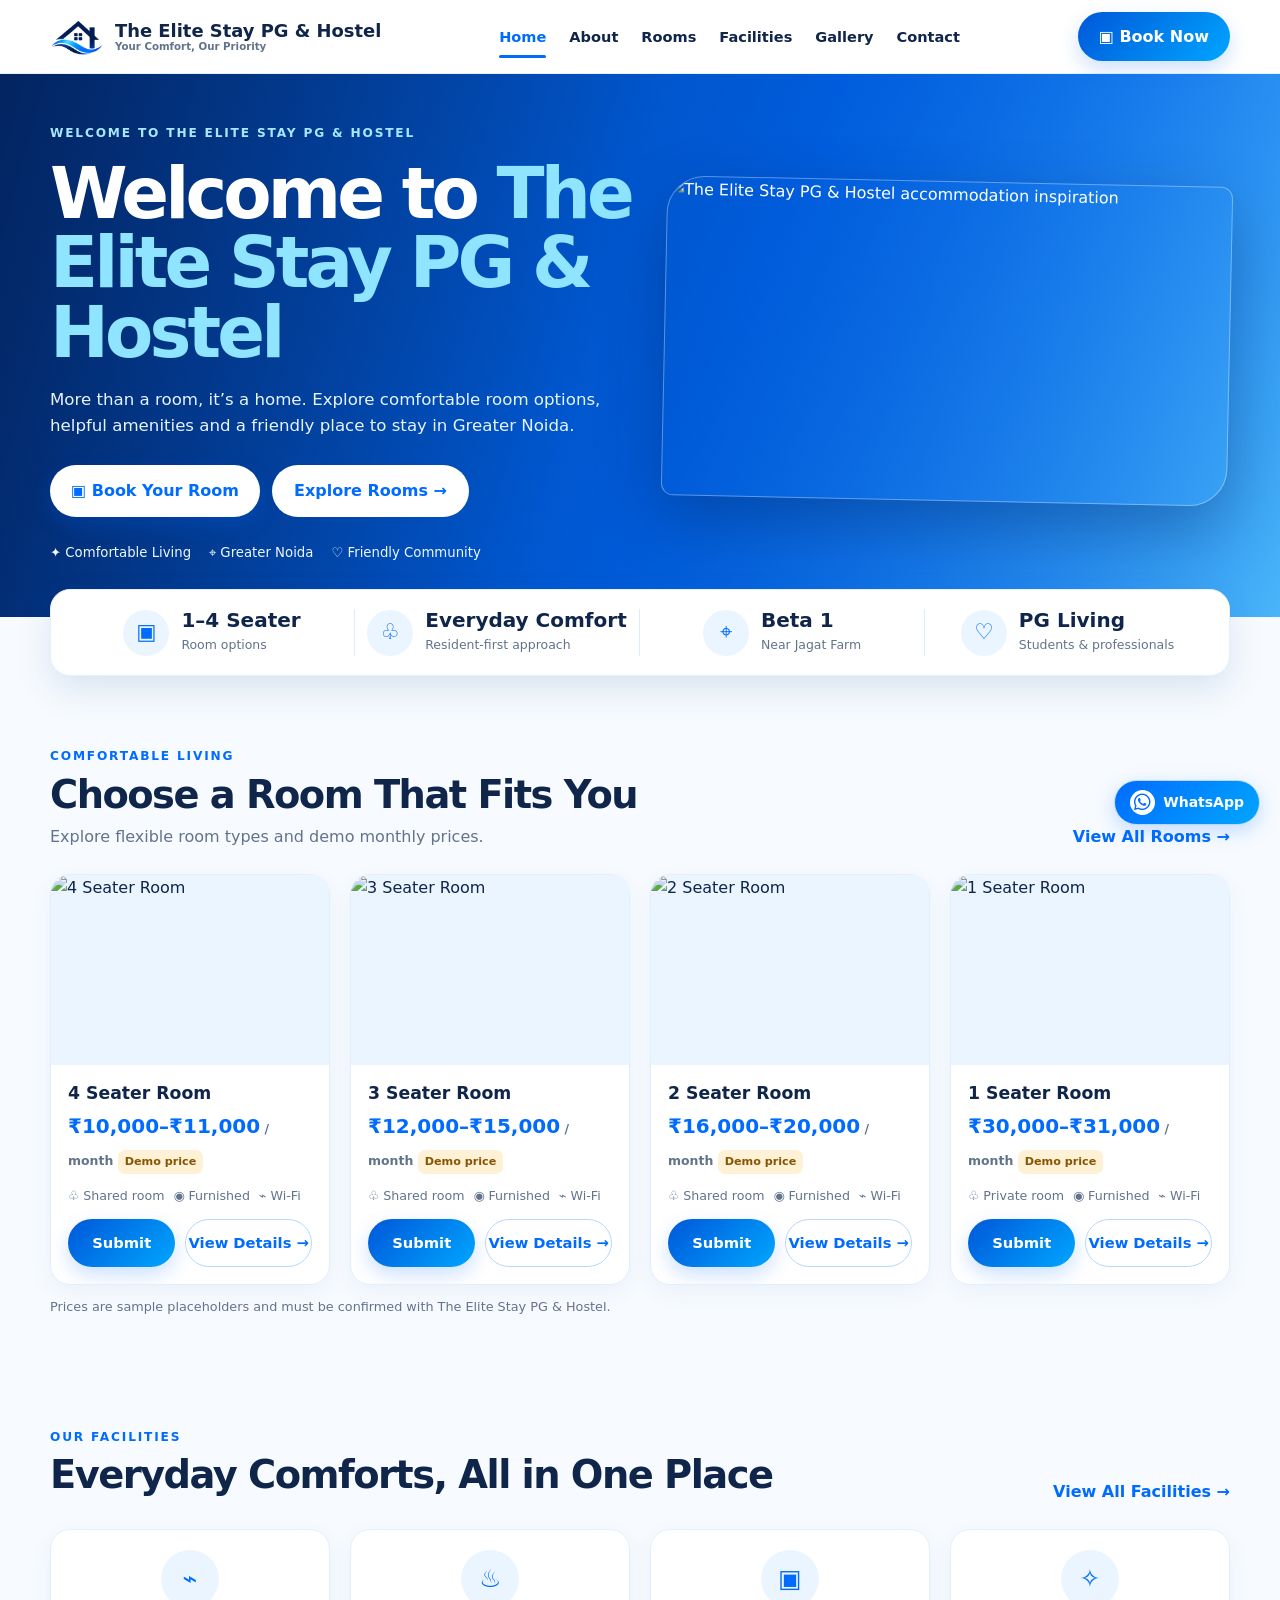
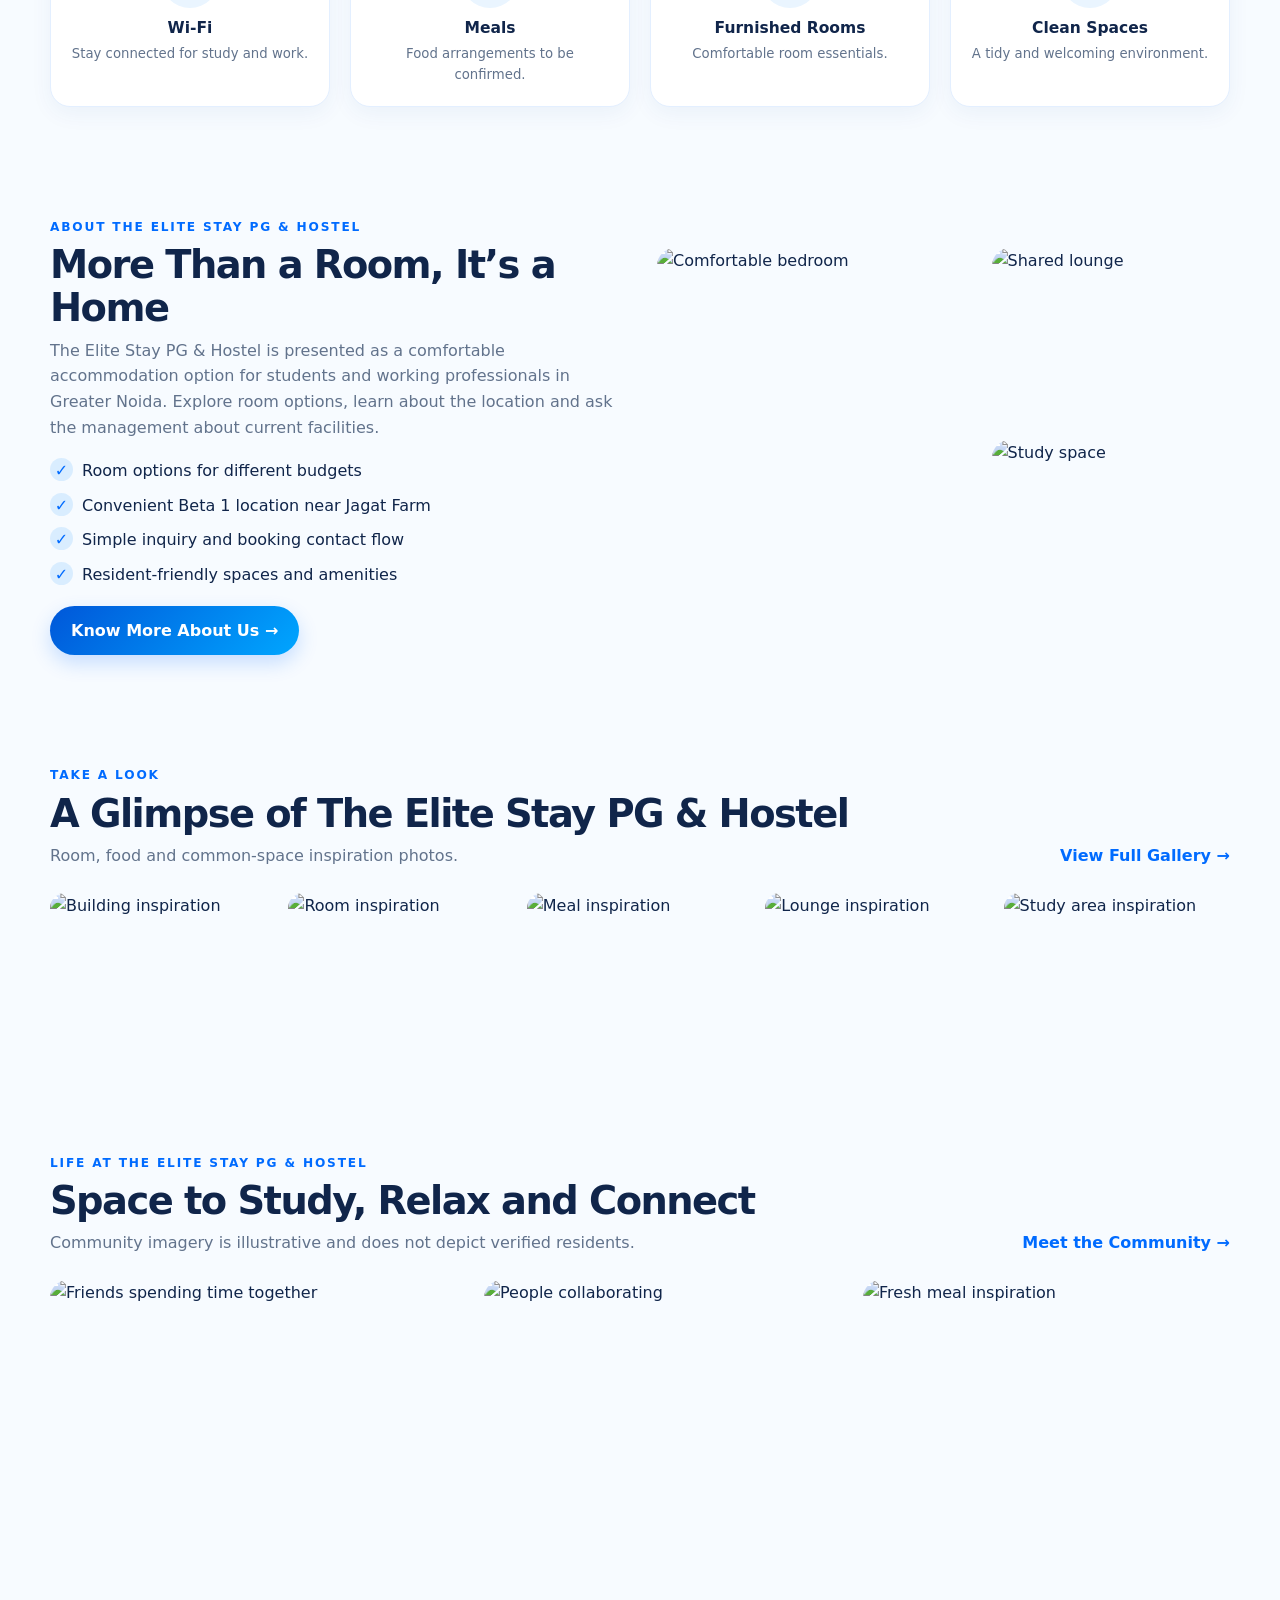
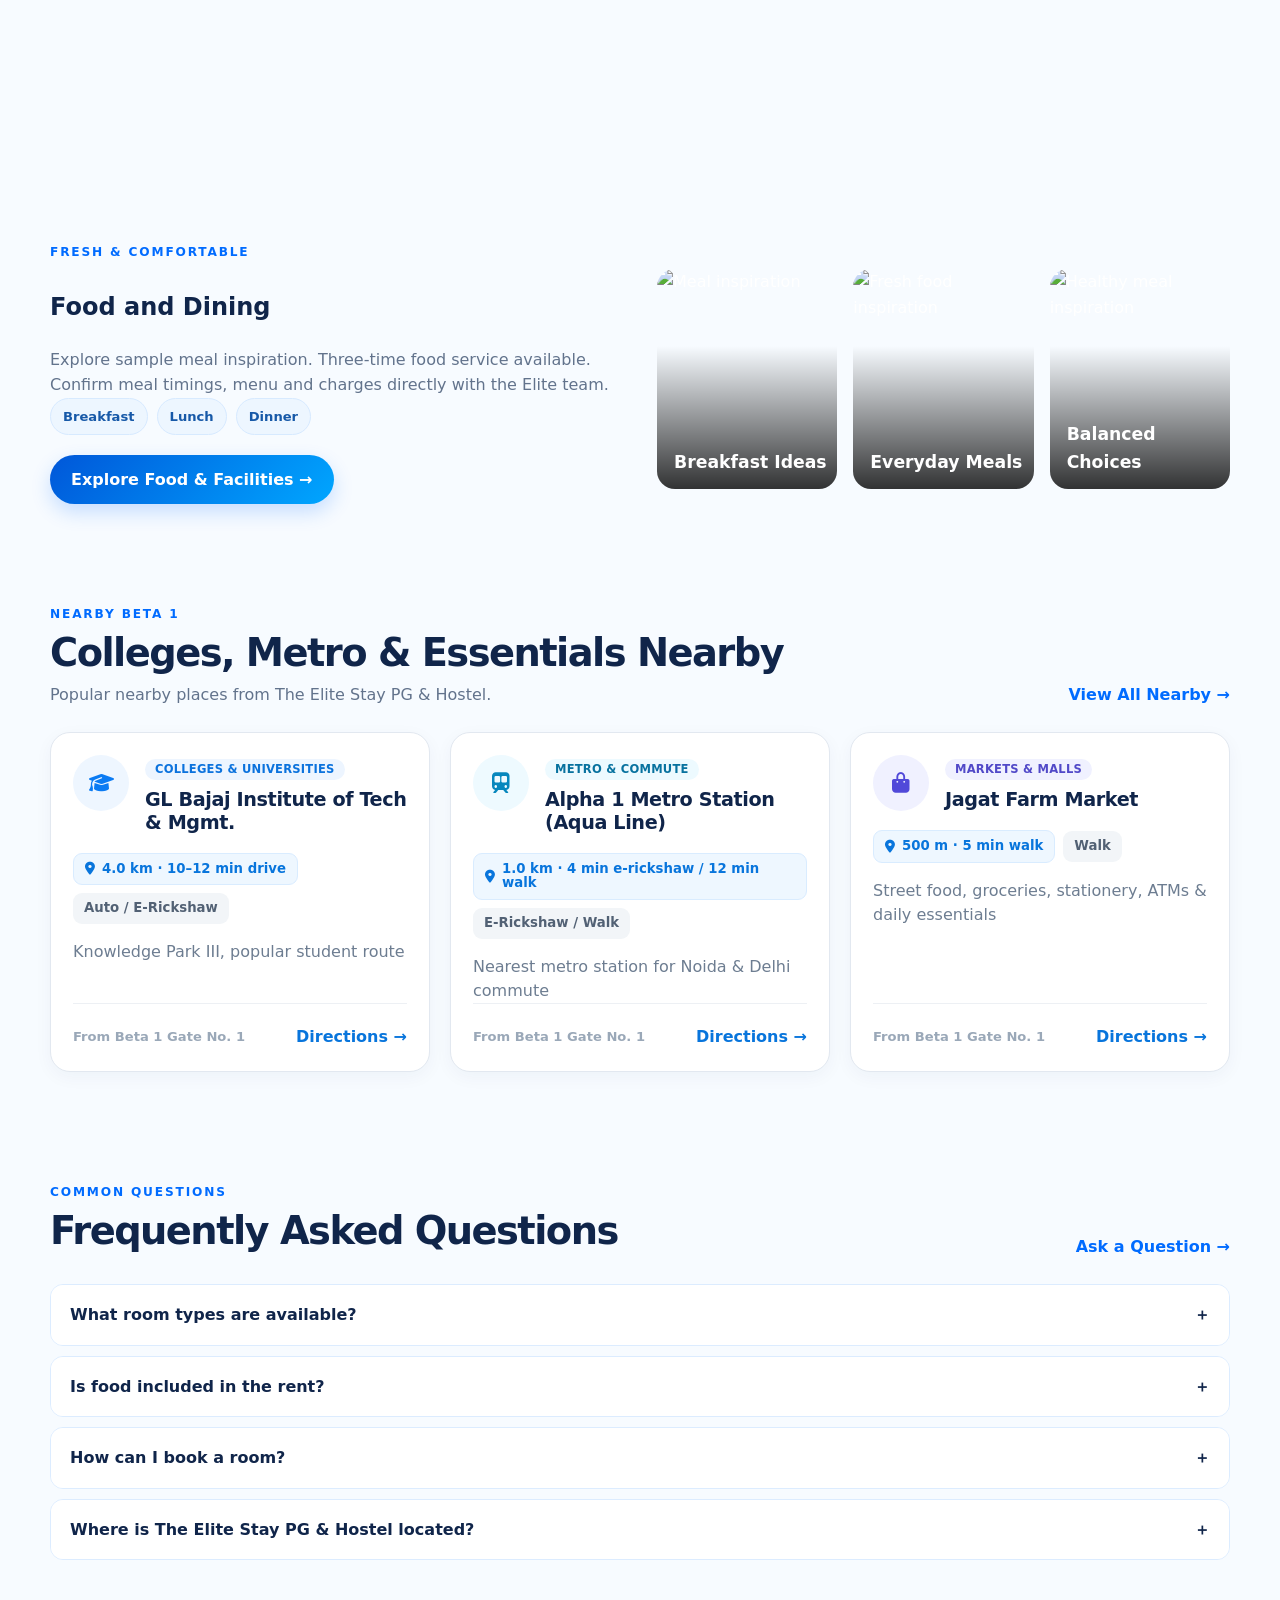
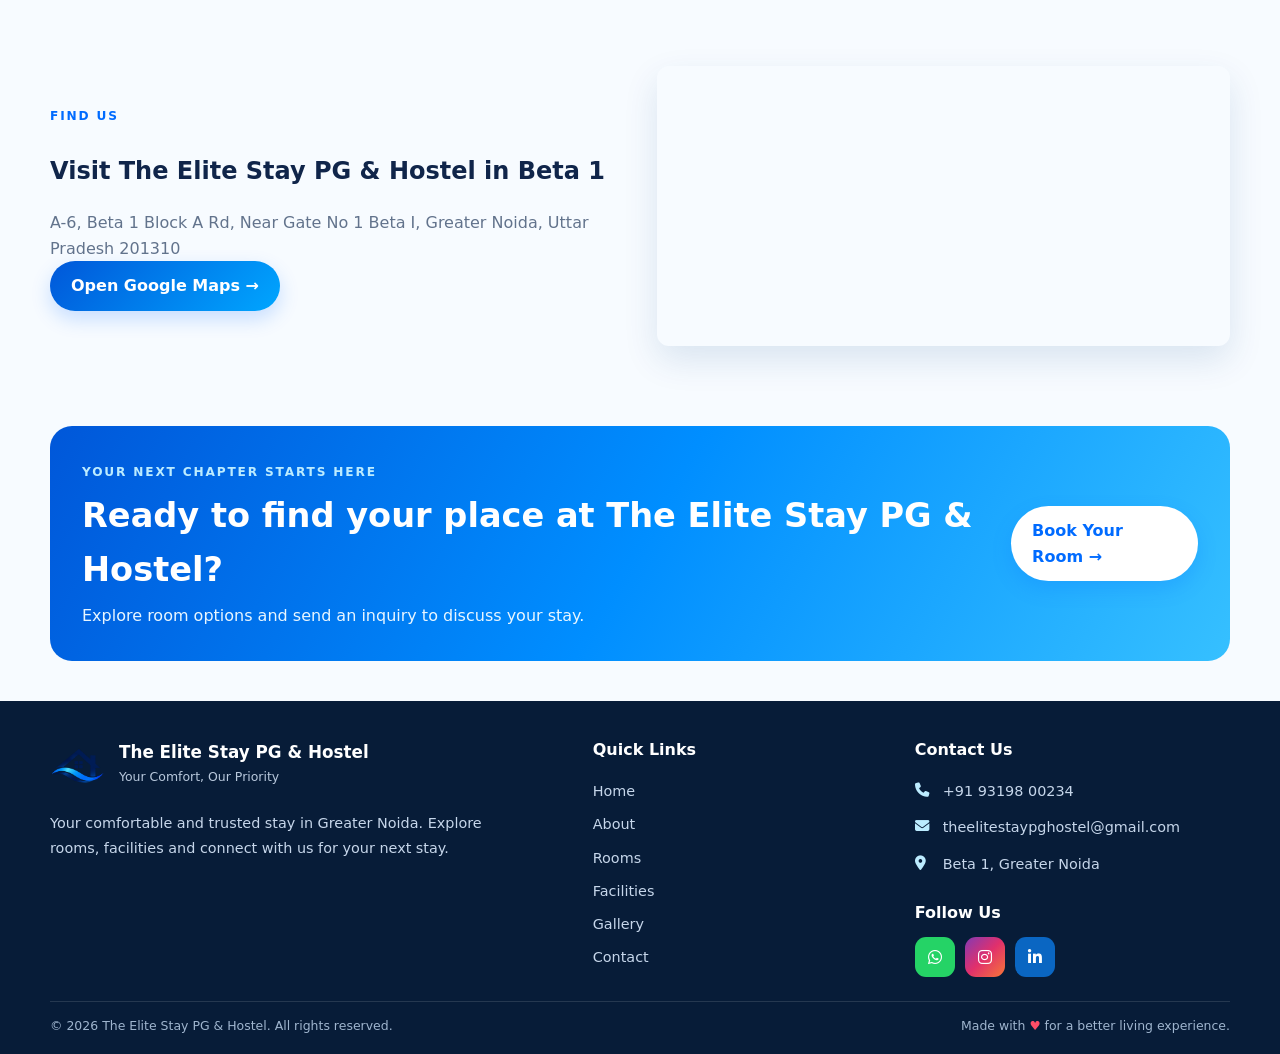
==== index.html @ e88b2a23 "Update Elite Stay website" ====
<!doctype html>
<html lang="en">

<head>
    <meta charset="utf-8">
    <meta name="viewport" content="width=device-width,initial-scale=1">
    <meta name="description"
        content="Explore The Elite Stay PG & Hostel rooms, facilities, gallery and contact information in Beta 1, Greater Noida.">
    <meta name="theme-color" content="#006bff">
    <title>Home | The Elite Stay PG & Hostel</title>
    <link rel="stylesheet" href="css/style.css">
    <link rel="stylesheet"
href="https://cdnjs.cloudflare.com/ajax/libs/font-awesome/6.5.2/css/all.min.css">
</head>

<body class="page-home">
    <header class="topbar">
        <div    class="container nav"><a class="brand" href="index.html">
    <img src="images/elite-stay-logo.png"
         alt="The Elite Stay PG & Hostel Logo"
         class="brand-logo">
    <span>
        The Elite Stay PG & Hostel
        <small>Your Comfort, Our Priority</small>
    </span>
</a>
            <nav class="nav-links"><a href="index.html" class="active">Home</a><a href="about.html" class="">About</a><a
                    href="rooms.html" class="">Rooms</a><a href="facilities.html" class="">Facilities</a><a
                    href="gallery.html" class="">Gallery</a><a href="contact.html" class="">Contact</a></nav><a
                class="btn nav-cta" href="contact.html#contact-form">▣ Book Now</a>
        </div>
    </header>
    <section class="hero ">
        <div class="container hero-grid">
            <div><span class="eyebrow" style="color:#a8e7ff">WELCOME TO THE ELITE STAY PG & HOSTEL</span>
                <h1>Welcome to <span>The Elite Stay PG & Hostel</span></h1>
                <p>More than a room, it’s a home. Explore comfortable room options, helpful amenities and a friendly
                    place to stay in Greater Noida.</p>
                <div class="hero-actions"><a class="btn btn-light" href="contact.html#contact-form">▣ Book Your
                        Room</a><a class="btn btn-outline" href="rooms.html" style="border-color:#ffffff88">Explore
                        Rooms →</a></div>
                <div class="hero-points"><span>✦ Comfortable Living</span><span>⌖ Greater Noida</span><span>♡ Friendly
                        Community</span></div>
            </div>
            <div class="hero-photo"><img
                    src="https://images.unsplash.com/photo-1497366754035-f200968a6e72?auto=format&fit=crop&w=1200&q=85"
                    alt="The Elite Stay PG & Hostel accommodation inspiration" loading="lazy" class=""></div>
        </div>
    </section>
    <div class="container stats-wrap">
        <div class="stats">
            <div class="stat">
                <div class="stat-icon">▣</div>
                <div><strong>1–4 Seater</strong><span>Room options</span></div>
            </div>
            <div class="stat">
                <div class="stat-icon">♧</div>
                <div><strong>Everyday Comfort</strong><span>Resident-first approach</span></div>
            </div>
            <div class="stat">
                <div class="stat-icon">⌖</div>
                <div><strong>Beta 1</strong><span>Near Jagat Farm</span></div>
            </div>
            <div class="stat">
                <div class="stat-icon">♡</div>
                <div><strong>PG Living</strong><span>Students & professionals</span></div>
            </div>
        </div>
    </div>
    <section class="section">
        <div class="container">
            <div class="section-head">
                <div><span class="eyebrow">COMFORTABLE LIVING</span>
                    <h2>Choose a Room That Fits You</h2>
                    <p>Explore flexible room types and demo monthly prices.</p>
                </div><a class="text-link" href="rooms.html">View All Rooms →</a>
            </div>
            <div class="grid rooms-grid">
                <article class="card" data-room-card="4">
                    <div class="card-image"><img
                            src="https://images.unsplash.com/photo-1611892440504-42a792e24d32?auto=format&fit=crop&w=900&q=85"
                            alt="4 Seater Room" loading="lazy" class=""></div>
                    <div class="card-body">
                        <h3>4 Seater Room</h3>
                        <div class="price">₹10,000–₹11,000<small> / month <span class="badge-demo">Demo price</span></small>
                        </div>
                        <div class="features"><span>♧ Shared room</span><span>◉ Furnished</span><span>⌁ Wi-Fi</span>
                        </div>
                        <div class="room-card-actions">
                            <button class="btn" type="button" data-room-submit="4 Seater Room">Submit</button>
                            <button class="btn btn-outline" type="button" data-room-details="4 Seater Room">View Details →</button>
                        </div>
                    </div>
                </article>
                <article class="card" data-room-card="3">
                    <div class="card-image"><img
                            src="https://images.unsplash.com/photo-1616594039964-ae9021a400a0?auto=format&fit=crop&w=900&q=85"
                            alt="3 Seater Room" loading="lazy" class=""></div>
                    <div class="card-body">
                        <h3>3 Seater Room</h3>
                        <div class="price">₹12,000–₹15,000<small> / month <span class="badge-demo">Demo price</span></small>
                        </div>
                        <div class="features"><span>♧ Shared room</span><span>◉ Furnished</span><span>⌁ Wi-Fi</span>
                        </div>
                        <div class="room-card-actions">
                            <button class="btn" type="button" data-room-submit="3 Seater Room">Submit</button>
                            <button class="btn btn-outline" type="button" data-room-details="3 Seater Room">View Details →</button>
                        </div>
                    </div>
                </article>
                <article class="card" data-room-card="2">
                    <div class="card-image"><img
                            src="https://images.unsplash.com/photo-1616486338812-3dadae4b4ace?auto=format&fit=crop&w=900&q=85"
                            alt="2 Seater Room" loading="lazy" class=""></div>
                    <div class="card-body">
                        <h3>2 Seater Room</h3>
                        <div class="price">₹16,000–₹20,000<small> / month <span class="badge-demo">Demo price</span></small>
                        </div>
                        <div class="features"><span>♧ Shared room</span><span>◉ Furnished</span><span>⌁ Wi-Fi</span>
                        </div>
                        <div class="room-card-actions">
                            <button class="btn" type="button" data-room-submit="2 Seater Room">Submit</button>
                            <button class="btn btn-outline" type="button" data-room-details="2 Seater Room">View Details →</button>
                        </div>
                    </div>
                </article>
                <article class="card" data-room-card="1">
                    <div class="card-image"><img
                            src="https://images.unsplash.com/photo-1631049307264-da0ec9d70304?auto=format&fit=crop&w=900&q=85"
                            alt="1 Seater Room" loading="lazy" class=""></div>
                    <div class="card-body">
                        <h3>1 Seater Room</h3>
                        <div class="price">₹30,000–₹31,000<small> / month <span class="badge-demo">Demo price</span></small>
                        </div>
                        <div class="features"><span>♧ Private room</span><span>◉ Furnished</span><span>⌁ Wi-Fi</span>
                        </div>
                        <div class="room-card-actions">
                            <button class="btn" type="button" data-room-submit="1 Seater Room">Submit</button>
                            <button class="btn btn-outline" type="button" data-room-details="1 Seater Room">View Details →</button>
                        </div>
                    </div>
                </article>
            </div>
            <p class="muted" style="font-size:.8rem;margin-top:12px">Prices are sample placeholders and must be
                confirmed with The Elite Stay PG & Hostel.</p>
        </div>
    </section>
    <section class="section-sm">
        <div class="container">
            <div class="section-head">
                <div><span class="eyebrow">OUR FACILITIES</span>
                    <h2>Everyday Comforts, All in One Place</h2>
                </div><a class="text-link" href="facilities.html">View All Facilities →</a>
            </div>
            <div class="grid four-grid">
                <div class="card amenity">
                    <div class="amenity-icon">⌁</div>
                    <h3>Wi-Fi</h3>
                    <p>Stay connected for study and work.</p>
                </div>
                <div class="card amenity">
                    <div class="amenity-icon">♨</div>
                    <h3>Meals</h3>
                    <p>Food arrangements to be confirmed.</p>
                </div>
                <div class="card amenity">
                    <div class="amenity-icon">▣</div>
                    <h3>Furnished Rooms</h3>
                    <p>Comfortable room essentials.</p>
                </div>
                <div class="card amenity">
                    <div class="amenity-icon">✧</div>
                    <h3>Clean Spaces</h3>
                    <p>A tidy and welcoming environment.</p>
                </div>
            </div>
        </div>
    </section>
    <section class="section">
        <div class="container split">
            <div><span class="eyebrow">ABOUT THE ELITE STAY PG & HOSTEL</span>
                <h2>More Than a Room, It’s a Home</h2>
                <p class="muted">The Elite Stay PG & Hostel is presented as a comfortable accommodation option for students and working
                    professionals in Greater Noida. Explore room options, learn about the location and ask the
                    management about current facilities.</p>
                <ul class="check-list">
                    <li>Room options for different budgets</li>
                    <li>Convenient Beta 1 location near Jagat Farm</li>
                    <li>Simple inquiry and booking contact flow</li>
                    <li>Resident-friendly spaces and amenities</li>
                </ul><a class="btn" href="about.html">Know More About Us →</a>
            </div>
            <div class="photo-collage"><img
                    src="https://images.unsplash.com/photo-1616486338812-3dadae4b4ace?auto=format&fit=crop&w=900&q=85"
                    alt="Comfortable bedroom" loading="lazy" class=""><img
                    src="https://images.unsplash.com/photo-1600210492486-724fe5c67fb0?auto=format&fit=crop&w=900&q=85"
                    alt="Shared lounge" loading="lazy" class=""><img
                    src="https://images.unsplash.com/photo-1524758631624-e2822e304c36?auto=format&fit=crop&w=900&q=85"
                    alt="Study space" loading="lazy" class=""></div>
        </div>
    </section>
    <section class="section-sm">
        <div class="container">
            <div class="section-head">
                <div><span class="eyebrow">TAKE A LOOK</span>
                    <h2>A Glimpse of The Elite Stay PG & Hostel</h2>
                    <p>Room, food and common-space inspiration photos.</p>
                </div><a class="text-link" href="gallery.html">View Full Gallery →</a>
            </div>
            <div class="gallery-strip"><img
                    src="https://images.unsplash.com/photo-1616486338812-3dadae4b4ace?auto=format&fit=crop&w=1400&q=85"
                    alt="Building inspiration" loading="lazy" class=""><img
                    src="https://images.unsplash.com/photo-1611892440504-42a792e24d32?auto=format&fit=crop&w=900&q=85"
                    alt="Room inspiration" loading="lazy" class=""><img
                    src="https://images.unsplash.com/photo-1547592180-85f173990554?auto=format&fit=crop&w=900&q=85"
                    alt="Meal inspiration" loading="lazy" class=""><img
                    src="https://images.unsplash.com/photo-1600210492486-724fe5c67fb0?auto=format&fit=crop&w=900&q=85"
                    alt="Lounge inspiration" loading="lazy" class=""><img
                    src="https://images.unsplash.com/photo-1524758631624-e2822e304c36?auto=format&fit=crop&w=900&q=85"
                    alt="Study area inspiration" loading="lazy" class=""></div>
        </div>
    </section>
    <section class="section">
        <div class="container">
            <div class="section-head">
                <div><span class="eyebrow">LIFE AT THE ELITE STAY PG & HOSTEL</span>
                    <h2>Space to Study, Relax and Connect</h2>
                    <p>Community imagery is illustrative and does not depict verified residents.</p>
                </div><a class="text-link" href="gallery.html#residents">Meet the Community →</a>
            </div>
            <div class="resident-strip"><img
                    src="https://images.unsplash.com/photo-1529156069898-49953e39b3ac?auto=format&fit=crop&w=900&q=85"
                    alt="Friends spending time together" loading="lazy" class=""><img
                    src="https://images.unsplash.com/photo-1521737711867-e3b97375f902?auto=format&fit=crop&w=900&q=85"
                    alt="People collaborating" loading="lazy" class=""><img
                    src="https://images.unsplash.com/photo-1546069901-ba9599a7e63c?auto=format&fit=crop&w=900&q=85"
                    alt="Fresh meal inspiration" loading="lazy" class=""></div>
        </div>
    </section>
    <section class="section-sm">
        <div class="container split">
            <div><span class="eyebrow">FRESH & COMFORTABLE</span>
                <h2>Food and Dining</h2>
                <p class="muted">Explore sample meal inspiration. Three-time food service available. Confirm meal timings, menu and charges directly with the Elite team.</p>
                <div class="feature-pills"><span class="pill">Breakfast</span><span class="pill">Lunch</span><span
                        class="pill">Dinner</span></div>
                <p style="margin-top:20px"><a class="btn" href="facilities.html#food">Explore Food & Facilities →</a>
                </p>
            </div>
            <div class="food-grid">
                <div class="food-card"><img
                        src="https://images.unsplash.com/photo-1547592180-85f173990554?auto=format&fit=crop&w=900&q=85"
                        alt="Meal inspiration" loading="lazy" class=""><strong>Breakfast Ideas</strong></div>
                <div class="food-card"><img
                        src="https://images.unsplash.com/photo-1546069901-ba9599a7e63c?auto=format&fit=crop&w=900&q=85"
                        alt="Fresh food inspiration" loading="lazy" class=""><strong>Everyday Meals</strong></div>
                <div class="food-card"><img
                        src="https://images.unsplash.com/photo-1512621776951-a57141f2eefd?auto=format&fit=crop&w=900&q=85"
                        alt="Healthy meal inspiration" loading="lazy" class=""><strong>Balanced Choices</strong></div>
            </div>
        </div>
    </section>

    <section class="section-sm nearby-sample-section" id="nearby-sample">
        <div class="container">
            <div class="section-head">
                <div><span class="eyebrow">NEARBY BETA 1</span>
                    <h2>Colleges, Metro &amp; Essentials Nearby</h2>
                    <p>Popular nearby places from The Elite Stay PG &amp; Hostel.</p>
                </div><a class="text-link" href="contact.html#nearby-locations">View All Nearby →</a>
            </div>
            <div class="nearby-grid nearby-sample-grid" data-nearby-sample-grid></div>
        </div>
    </section>

    <section class="section">
        <div class="container">
            <div class="section-head">
                <div><span class="eyebrow">COMMON QUESTIONS</span>
                    <h2>Frequently Asked Questions</h2>
                </div><a class="text-link" href="contact.html">Ask a Question →</a>
            </div>
            <div class="faq-list">
                <div class="faq-item"><button class="faq-question" aria-expanded="false">What room types are
                        available?<span>＋</span></button>
                    <div class="faq-answer">The Elite Stay PG & Hostel offers 1, 2, 3 and 4-seater rooms. AC rooms, proper cleaning, spacious living areas, study tables, comfortable beds, storage space, food service, and other essential facilities are available. Availability and final pricing should be confirmed with management.</div>
                </div>
                <div class="faq-item"><button class="faq-question" aria-expanded="false">Is food included in the
                        rent?<span>＋</span></button>
                    <div class="faq-answer">Food is included in the monthly room rent, so there are no extra charges for meals. Three-time food service is available for residents. Meal timings and the daily menu can be confirmed with the PG management.</div>
                </div>
                <div class="faq-item"><button class="faq-question" aria-expanded="false">How can I book a
                        room?<span>＋</span></button>
                    <div class="faq-answer">Use the inquiry form to prepare a WhatsApp message or submit a demo inquiry. Online delivery requires a future backend.</div>
                </div>
                <div class="faq-item"><button class="faq-question" aria-expanded="false">Where is The Elite Stay PG & Hostel
                        located?<span>＋</span></button>
                    <div class="faq-answer">A-6, Beta 1 Block A Rd, Near Gate No 1  Beta I, Greater Noida, Uttar Pradesh 201310</div>
                </div>
            </div>
        </div>
    </section>
    <section class="section-sm">
        <div class="container split">
            <div><span class="eyebrow">FIND US</span>
                <h2>Visit The Elite Stay PG & Hostel in Beta 1</h2>
                <p class="muted">A-6, Beta 1 Block A Rd, Near Gate No 1  Beta I, Greater Noida, Uttar Pradesh 201310</p><a class="btn"
                    data-directions target="_blank" rel="noopener" href="#">Open Google Maps →</a>
            </div><iframe class="map-frame" title="Map to The Elite Stay PG & Hostel" data-map loading="lazy" src=""></iframe>
        </div>
    </section>
    <section class="section-sm">
        <div class="container">
            <div class="cta">
                <div><span class="eyebrow" style="color:#bcecff">YOUR NEXT CHAPTER STARTS HERE</span>
                    <h2>Ready to find your place at The Elite Stay PG & Hostel?</h2>
                    <p>Explore room options and send an inquiry to discuss your stay.</p>
                </div><a class="btn btn-light" href="contact.html#contact-form">Book Your Room →</a>
            </div>
        </div>
    </section>
<a
    class="floating-whatsapp"
    href="https://wa.me/919319800234"
    data-floating-whatsapp
    target="_blank"
    rel="noopener noreferrer"
    aria-label="Chat with The Elite Stay PG & Hostel on WhatsApp"
>
    <span class="whatsapp-mark" aria-hidden="true">
        <i class="fa-brands fa-whatsapp"></i>
    </span>
    <span>WhatsApp</span>
</a>

    <footer class="footer elite-professional-footer">
  <div class="container">
    <div class="elite-footer-grid">
      <div class="elite-footer-column elite-footer-about">
        <div class="elite-footer-brand">
          <img src="images/elite-stay-logo.png" alt="The Elite Stay PG & Hostel Logo" class="elite-footer-logo">
          <div>
            <strong>The Elite Stay PG & Hostel</strong>
            <span>Your Comfort, Our Priority</span>
          </div>
        </div>
        <p>Your comfortable and trusted stay in Greater Noida. Explore rooms, facilities and connect with us for your next stay.</p>
      </div>

      <div class="elite-footer-column">
        <h3>Quick Links</h3>
        <div class="elite-footer-links">
          <a href="index.html">Home</a>
          <a href="about.html">About</a>
          <a href="rooms.html">Rooms</a>
          <a href="facilities.html">Facilities</a>
          <a href="gallery.html">Gallery</a>
          <a href="contact.html">Contact</a>
        </div>
      </div>

      <div class="elite-footer-column">
        <h3>Contact Us</h3>
        <div class="elite-footer-contact">
          <a href="tel:+919319800234"><i class="fa-solid fa-phone" aria-hidden="true"></i><span>+91 93198 00234</span></a>
          <a href="mailto:theelitestaypghostel@gmail.com"><i class="fa-solid fa-envelope" aria-hidden="true"></i><span>theelitestaypghostel@gmail.com</span></a>
          <a href="https://www.google.com/maps/search/?api=1&query=28.4769706,77.5034043" target="_blank" rel="noopener"><i class="fa-solid fa-location-dot" aria-hidden="true"></i><span>Beta 1, Greater Noida</span></a>
        </div>
        <h3 class="elite-footer-social-title">Follow Us</h3>
        <div class="footer-social-only" aria-label="Social links">
          <a href="https://wa.me/919319800234" target="_blank" rel="noopener" aria-label="WhatsApp The Elite Stay PG & Hostel" class="footer-social whatsapp"><i class="fa-brands fa-whatsapp" aria-hidden="true"></i></a>
          <a href="https://www.instagram.com/theelitestaypg/" target="_blank" rel="noopener" aria-label="Instagram The Elite Stay PG & Hostel" class="footer-social instagram"><i class="fa-brands fa-instagram" aria-hidden="true"></i></a>
          <a href="https://www.linkedin.com/in/the-elite-stay-g-b77493451/" target="_blank" rel="noopener" aria-label="LinkedIn The Elite Stay PG & Hostel" class="footer-social linkedin"><i class="fa-brands fa-linkedin-in" aria-hidden="true"></i></a>
        </div>
      </div>
    </div>
    <div class="footer-bottom elite-professional-bottom">
      <span>© 2026 The Elite Stay PG & Hostel. All rights reserved.</span>
      <span>Made with <span aria-hidden="true">♥</span> for a better living experience.</span>
    </div>
  </div>
</footer>
    <div class="modal-backdrop" id="roomModal" aria-hidden="true">
        <div class="modal" role="dialog" aria-modal="true"><button class="modal-close" data-modal-close
                aria-label="Close">×</button><img data-modal-image src="" alt="">
            <div class="modal-content">
                <h2 data-modal-title>Room details</h2>
                <div class="price" data-modal-price></div>
                <p data-modal-description></p>
                <p class="muted">Confirm current availability and inclusions directly with The Elite Stay PG & Hostel.</p><button
                    class="btn" data-modal-book>Ask about this room →</button>
            </div>
        </div>
    </div>
    <div class="modal-backdrop lightbox" id="lightbox" aria-hidden="true">
        <div class="modal" role="dialog" aria-modal="true"><button class="modal-close" data-lightbox-close
                aria-label="Close">×</button><img src="" alt="">
            <div class="lightbox-caption"><button class="btn btn-outline" data-lightbox-prev>← Previous</button><strong
                    data-lightbox-caption></strong><button class="btn btn-outline" data-lightbox-next>Next →</button>
            </div>
        </div>
    </div>
    <script src="js/main.js"></script>
</body>

</html>
---- css/style.css ----
:root {
  --blue: #006bff;
  --blue2: #00a6ff;
  --navy: #063b8c;
  --ink: #10254a;
  --muted: #62738c;
  --pale: #eaf5ff;
  --bg: #f7fbff;
  --white: #fff;
  --footer: #071c38;
  --line: #dcecff;
  --shadow: 0 14px 35px rgba(10, 65, 135, .12);
  --radius: 20px
}

* {
  box-sizing: border-box
}

html {
  scroll-behavior: smooth;
  scroll-padding-top: 86px
}

body {
  margin: 0;
  background: var(--bg);
  color: var(--ink);
  font-family: Inter, ui-sans-serif, system-ui, -apple-system, "Segoe UI", sans-serif;
  line-height: 1.6
}

img {
  display: block;
  max-width: 100%;
  width: 100%;
  object-fit: cover
}

a {
  color: inherit;
  text-decoration: none
}

button,
input,
select,
textarea {
  font: inherit
}

button {
  cursor: pointer
}

.container {
  width: min(1180px, calc(100% - 36px));
  margin: auto
}

.section {
  padding: 66px 0
}

.section-sm {
  padding: 40px 0
}

.eyebrow {
  display: inline-block;
  color: var(--blue);
  font-size: .76rem;
  font-weight: 850;
  letter-spacing: .15em;
  text-transform: uppercase;
  margin-bottom: 6px
}

.section-head {
  display: flex;
  justify-content: space-between;
  align-items: end;
  gap: 20px;
  margin-bottom: 24px
}

.section-head h2,
.section h2 {
  font-size: clamp(1.7rem, 3vw, 2.5rem);
  line-height: 1.13;
  margin: 0 0 8px;
  letter-spacing: -.04em
}

.section-head p,
.muted {
  color: var(--muted);
  margin: 0
}

.btn {
  display: inline-flex;
  align-items: center;
  justify-content: center;
  gap: 9px;
  border: 0;
  border-radius: 999px;
  padding: 12px 21px;
  background: linear-gradient(135deg, #0057d9, #00a6ff);
  color: white;
  font-weight: 800;
  box-shadow: 0 8px 20px rgba(0, 107, 255, .2);
  transition: .2s transform, .2s box-shadow
}

.btn:hover {
  transform: translateY(-2px);
  box-shadow: 0 12px 25px rgba(0, 107, 255, .27)
}

.btn-outline {
  background: #fff;
  color: var(--blue);
  border: 1px solid #b7d7ff;
  box-shadow: none
}

.btn-light {
  background: white;
  color: var(--blue)
}

.text-link {
  color: var(--blue);
  font-weight: 800;
  white-space: nowrap
}

.topbar {
  background: rgba(255, 255, 255, .94);
  backdrop-filter: blur(14px);
  position: sticky;
  top: 0;
  z-index: 100;
  border-bottom: 1px solid #e4efff
}

.nav {
  min-height: 72px;
  display: flex;
  align-items: center;
  justify-content: space-between;
  gap: 20px
}

.brand {
  display: flex;
  align-items: center;
  gap: 10px;
  font-weight: 900;
  font-size: 1.12rem;
  line-height: 1.1
}

.brand-mark {
  width: 42px;
  height: 42px;
  display: grid;
  place-items: center;
  border-radius: 13px;
  background: linear-gradient(135deg, #006bff, #4cc7ff);
  color: white;
  font-size: 1.3rem
}

.brand small {
  display: block;
  font-size: .64rem;
  font-weight: 600;
  color: var(--muted);
  letter-spacing: 0
}

.nav-links {
  display: flex;
  align-items: center;
  gap: 23px;
  font-size: .91rem;
  font-weight: 700
}

.nav-links a {
  padding: 25px 0;
  position: relative
}

.nav-links a:hover,
.nav-links a.active {
  color: var(--blue)
}

.nav-links a.active:after {
  content: "";
  position: absolute;
  bottom: 15px;
  left: 0;
  right: 0;
  height: 3px;
  background: var(--blue);
  border-radius: 9px
}

.nav-cta {
  white-space: nowrap
}

.menu-toggle {
  display: none;
  border: 0;
  background: var(--pale);
  color: var(--blue);
  border-radius: 12px;
  padding: 9px 12px;
  font-size: 1.2rem
}

.hero {
  position: relative;
  isolation: isolate;
  overflow: hidden;
  color: white;
  background: linear-gradient(115deg, #063b8c 0%, #006bff 55%, #52bfff 100%)
}

.hero:before {
  content: "";
  position: absolute;
  inset: 0;
  background: linear-gradient(90deg, rgba(3, 35, 94, .94), rgba(0, 83, 198, .78) 43%, rgba(0, 92, 200, .12)), url('https://images.unsplash.com/photo-1600585154340-be6161a56a0c?auto=format&fit=crop&w=1800&q=85') center/cover;
  z-index: -1
}

.hero-grid {
  min-height: 420px;
  display: grid;
  grid-template-columns: 1.02fr .98fr;
  align-items: center;
  gap: 25px;
  padding-top: 45px;
  padding-bottom: 54px
}

.hero h1 {
  font-size: clamp(2.6rem, 5.5vw, 4.6rem);
  line-height: .99;
  letter-spacing: -.055em;
  margin: 10px 0 18px
}

.hero h1 span {
  color: #8fe4ff
}

.hero p {
  max-width: 560px;
  color: #e7f4ff;
  font-size: 1.04rem
}

.hero-actions {
  display: flex;
  flex-wrap: wrap;
  gap: 12px;
  margin: 25px 0
}

.hero-points {
  display: flex;
  flex-wrap: wrap;
  gap: 18px;
  font-size: .83rem;
  color: #eef7ff
}

.hero-photo {
  height: 320px;
  border-radius: 28px;
  overflow: hidden;
  border: 1px solid rgba(255, 255, 255, .35);
  box-shadow: 0 25px 65px #001d4e55;
  transform: rotate(1deg)
}

.hero-photo img {
  height: 100%
}

.page-hero .hero-grid {
  min-height: 300px
}

.page-hero .hero-photo {
  height: 230px
}

.stats-wrap {
  margin-top: -28px;
  position: relative;
  z-index: 2
}

.stats {
  background: #fff;
  border: 1px solid #e6f0ff;
  border-radius: 20px;
  box-shadow: var(--shadow);
  display: grid;
  grid-template-columns: repeat(4, 1fr);
  padding: 19px
}

.stat {
  display: flex;
  align-items: center;
  justify-content: center;
  gap: 12px;
  border-right: 1px solid var(--line)
}

.stat:last-child {
  border: 0
}

.stat-icon {
  width: 46px;
  height: 46px;
  border-radius: 50%;
  display: grid;
  place-items: center;
  background: var(--pale);
  color: var(--blue);
  font-size: 1.35rem
}

.stat strong {
  display: block;
  font-size: 1.25rem;
  line-height: 1.1
}

.stat span {
  font-size: .78rem;
  color: var(--muted)
}

.grid {
  display: grid;
  gap: 20px
}

.rooms-grid {
  grid-template-columns: repeat(4, minmax(0, 1fr))
}

.three-grid {
  grid-template-columns: repeat(3, minmax(0, 1fr))
}

.four-grid {
  grid-template-columns: repeat(4, minmax(0, 1fr))
}

.two-grid {
  grid-template-columns: repeat(2, minmax(0, 1fr))
}

.card {
  background: #fff;
  border: 1px solid #e3efff;
  border-radius: var(--radius);
  overflow: hidden;
  box-shadow: 0 7px 22px rgba(14, 75, 145, .055);
  transition: transform .22s, box-shadow .22s
}

.card:hover {
  transform: translateY(-4px);
  box-shadow: var(--shadow)
}

.card-image {
  height: 190px;
  position: relative;
  overflow: hidden;
  background: var(--pale)
}

.card-image img {
  height: 100%;
  transition: transform .45s
}

.card:hover .card-image img {
  transform: scale(1.045)
}

.card-body {
  padding: 17px
}

.card h3 {
  margin: 0 0 6px;
  font-size: 1.08rem;
  line-height: 1.3
}

.card p {
  margin: 0;
  color: var(--muted);
  font-size: .91rem
}

.price {
  color: var(--blue);
  font-size: 1.25rem;
  font-weight: 900
}

.price small {
  font-size: .78rem;
  color: var(--muted);
  font-weight: 600
}

.features {
  display: flex;
  gap: 9px;
  flex-wrap: wrap;
  margin: 12px 0;
  color: var(--muted);
  font-size: .79rem
}

.feature-pills {
  display: flex;
  flex-wrap: wrap;
  gap: 9px
}

.pill {
  background: #edf6ff;
  border: 1px solid #d7eaff;
  color: #1759a8;
  border-radius: 999px;
  padding: 7px 12px;
  font-size: .82rem;
  font-weight: 750
}

.amenity {
  padding: 20px;
  text-align: center
}

.amenity-icon {
  width: 58px;
  height: 58px;
  margin: 0 auto 10px;
  border-radius: 50%;
  display: grid;
  place-items: center;
  background: var(--pale);
  color: var(--blue);
  font-size: 1.55rem
}

.amenity h3 {
  font-size: .97rem;
  margin: 0 0 5px
}

.amenity p {
  font-size: .83rem;
  color: var(--muted);
  margin: 0
}

.split {
  display: grid;
  grid-template-columns: 1fr 1fr;
  gap: 34px;
  align-items: center
}

.photo-collage {
  display: grid;
  grid-template-columns: 1.15fr .85fr;
  grid-template-rows: 180px 180px;
  gap: 12px
}

.photo-collage img {
  height: 100%;
  border-radius: 18px
}

.photo-collage img:first-child {
  grid-row: span 2
}

.check-list {
  padding: 0;
  list-style: none;
  margin: 18px 0
}

.check-list li {
  margin: 9px 0
}

.check-list li:before {
  content: "✓";
  display: inline-grid;
  place-items: center;
  width: 23px;
  height: 23px;
  border-radius: 50%;
  background: #d9edff;
  color: var(--blue);
  font-weight: 900;
  margin-right: 9px
}

.gallery-strip {
  display: grid;
  grid-template-columns: repeat(5, 1fr);
  gap: 12px
}

.gallery-strip img {
  height: 150px;
  border-radius: 15px;
  cursor: pointer
}

.resident-strip {
  display: grid;
  grid-template-columns: 1.15fr 1fr 1fr;
  gap: 12px
}

.resident-strip img {
  height: 220px;
  border-radius: 18px
}

.resident-strip img:first-child {
  height: 452px;
  grid-row: span 2
}

.food-grid {
  display: grid;
  grid-template-columns: repeat(3, 1fr);
  gap: 16px
}

.food-card {
  position: relative;
  height: 220px;
  border-radius: 18px;
  overflow: hidden;
  color: white
}

.food-card:after {
  content: "";
  position: absolute;
  inset: 35% 0 0;
  background: linear-gradient(transparent, rgba(0, 0, 0, .8))
}

.food-card img {
  height: 100%
}

.food-card strong {
  position: absolute;
  z-index: 1;
  left: 17px;
  bottom: 13px;
  font-size: 1.08rem
}

.testimonial {
  padding: 22px
}

.quote {
  font-size: 2rem;
  color: var(--blue);
  line-height: 1
}

.testimonial p {
  color: var(--muted);
  font-size: .92rem
}

.testimonial strong {
  display: block;
  margin-top: 12px
}

.map-frame {
  border: 0;
  width: 100%;
  height: 330px;
  border-radius: 20px;
  box-shadow: var(--shadow)
}

.location-card {
  padding: 28px;
  border-radius: 22px;
  background: linear-gradient(140deg, #e8f5ff, #fff);
  border: 1px solid var(--line)
}

.cta {
  background: linear-gradient(120deg, #0057d9, #008eff, #36c0ff);
  color: white;
  border-radius: 22px;
  padding: 32px;
  display: flex;
  align-items: center;
  justify-content: space-between;
  gap: 20px;
  overflow: hidden
}

.cta h2 {
  margin: 0 0 7px;
  font-size: clamp(1.5rem, 3vw, 2.1rem)
}

.cta p {
  margin: 0;
  color: #e8f6ff
}

.faq-list {
  display: grid;
  gap: 10px
}

.faq-item {
  background: #fff;
  border: 1px solid var(--line);
  border-radius: 13px;
  overflow: hidden
}

.faq-question {
  width: 100%;
  display: flex;
  justify-content: space-between;
  gap: 15px;
  text-align: left;
  background: #fff;
  border: 0;
  padding: 17px 19px;
  color: var(--ink);
  font-weight: 800
}

.faq-answer {
  padding: 0 19px 17px;
  color: var(--muted);
  display: none
}

.faq-item.open .faq-answer {
  display: block
}

.filters {
  display: flex;
  flex-wrap: wrap;
  gap: 9px;
  margin: 20px 0 28px
}

.filter-btn {
  border: 1px solid #d6e8ff;
  background: white;
  color: var(--ink);
  border-radius: 999px;
  padding: 9px 16px;
  font-weight: 750
}

.filter-btn.active,
.filter-btn:hover {
  background: var(--blue);
  color: white;
  border-color: var(--blue)
}

.gallery-grid {
  display: grid;
  grid-template-columns: repeat(3, 1fr);
  gap: 16px
}

.gallery-item {
  border-radius: 17px;
  overflow: hidden;
  position: relative;
  cursor: pointer;
  background: #dcecff;
  min-height: 220px
}

.gallery-item img {
  height: 260px;
  transition: transform .3s
}

.gallery-item:hover img {
  transform: scale(1.04)
}

.gallery-label {
  position: absolute;
  bottom: 0;
  left: 0;
  right: 0;
  color: white;
  padding: 28px 15px 13px;
  background: linear-gradient(transparent, rgba(0, 20, 55, .82));
  font-weight: 800
}

.form-card {
  background: #cfd6ec;
  padding: 28px;
  border-radius: 22px;
  border: 1px solid var(--line);
  box-shadow: var(--shadow)
}

.form-grid {
  display: grid;
  grid-template-columns: 1fr 1fr;
  gap: 15px
}

.field {
  display: flex;
  flex-direction: column;
  gap: 6px
}

.field.full {
  grid-column: 1/-1
}

.field label {
  font-weight: 750;
  font-size: .86rem
}

.field input,
.field select,
.field textarea {
  width: 100%;
  border: 1px solid #d7e5f5;
  border-radius: 12px;
  padding: 12px 13px;
  background: #fbfdff;
  color: var(--ink);
  outline: none
}

.field input:focus,
.field select:focus,
.field textarea:focus {
  border-color: var(--blue);
  box-shadow: 0 0 0 3px #006bff18
}

.field textarea {
  min-height: 120px;
  resize: vertical
}

.form-actions {
  display: flex;
  flex-wrap: wrap;
  gap: 10px;
  margin-top: 17px
}

.notice {
  padding: 12px 14px;
  border-radius: 12px;
  background: #fff5d9;
  color: #7b4a00;
  font-size: .88rem;
  margin-top: 14px;
  display: none
}

.landmark-grid {
  display: grid;
  grid-template-columns: repeat(4, 1fr);
  gap: 14px
}

.landmark {
  background: #fff;
  border: 1px solid var(--line);
  border-radius: 16px;
  overflow: hidden
}

.landmark img {
  height: 120px
}

.landmark div {
  padding: 12px;
  font-weight: 800;
  font-size: .9rem
}

.footer {
  background: var(--footer);
  color: #eaf4ff;
  padding: 48px 0 20px;
  margin-top: 0
}

.footer-grid {
  display: grid;
  grid-template-columns: 1.4fr 1fr 1fr 1fr;
  gap: 28px
}

.footer .brand small {
  color: #b7cce6
}

.footer p,
.footer a {
  font-size: .88rem;
  color: #c6d6ea
}

.footer h3 {
  font-size: 1rem;
  margin: 0 0 12px;
  color: white
}

.footer-links {
  display: grid;
  gap: 7px
}

.footer a:hover {
  color: white
}

.footer-bottom {
  border-top: 1px solid #ffffff24;
  margin-top: 28px;
  padding-top: 18px;
  display: flex;
  justify-content: space-between;
  gap: 15px;
  font-size: .78rem;
  color: #a9bdd8
}

.socials {
  display: flex;
  gap: 9px
}

.socials a {
  display: grid;
  place-items: center;
  background: #123e70;
  width: 34px;
  height: 34px;
  border-radius: 50%;
  color: white
}

.modal-backdrop {
  position: fixed;
  inset: 0;
  background: #061a35bb;
  display: none;
  align-items: center;
  justify-content: center;
  padding: 20px;
  z-index: 200
}

.modal-backdrop.show {
  display: flex
}

.modal {
  background: white;
  border-radius: 20px;
  max-width: 620px;
  width: 100%;
  max-height: 90vh;
  overflow: auto;
  box-shadow: 0 30px 90px #001b3c66
}

.modal img {
  height: 250px
}

.modal-content {
  padding: 24px
}

.modal-close {
  float: right;
  border: 0;
  background: #eaf5ff;
  color: var(--blue);
  width: 38px;
  height: 38px;
  border-radius: 50%;
  font-size: 1.2rem
}

.lightbox .modal {
  max-width: 900px;
  background: #061a35;
  color: white
}

.lightbox .modal img {
  height: min(68vh, 650px);
  object-fit: contain;
  background: #061a35
}




/* Room details modal: reliable scrolling on desktop and mobile */
body.modal-open {
  overflow: hidden !important;
  overscroll-behavior: none;
}

#roomModal {
  overflow-y: auto;
  overflow-x: hidden;
  -webkit-overflow-scrolling: touch;
  overscroll-behavior-y: contain;
  align-items: center;
  justify-content: center;
}

#roomModal .modal {
  width: min(100%, 620px);
  max-height: calc(100vh - 40px);
  max-height: calc(100dvh - 40px);
  margin: auto;
  overflow-y: auto;
  overflow-x: hidden;
  -webkit-overflow-scrolling: touch;
  overscroll-behavior-y: contain;
}

#roomModal .modal > img[data-modal-image] {
  width: 100%;
  height: clamp(180px, 32vh, 250px);
  object-fit: cover;
}

#roomModal .modal-content {
  max-height: none;
  overflow: visible;
  padding: 24px;
}

#roomModal .modal-close {
  position: sticky;
  top: 8px;
  float: right;
  z-index: 5;
  margin: 8px 8px -46px 0;
}

@media (max-width: 768px) {
  #roomModal {
    padding: 12px;
    align-items: center;
  }

  #roomModal .modal {
    width: 100%;
    max-height: calc(100vh - 24px);
    max-height: calc(100dvh - 24px);
    border-radius: 18px;
  }

  #roomModal .modal > img[data-modal-image] {
    height: 30vh;
    height: 30dvh;
    min-height: 150px;
    max-height: 230px;
  }

  #roomModal .modal-content {
    padding: 20px;
  }
}


.lightbox-caption {
  padding: 12px 20px;
  display: flex;
  justify-content: space-between;
  align-items: center
}

.back-top {
  position: fixed;
  right: 20px;
  bottom: 20px;
  width: 45px;
  height: 45px;
  border: 0;
  border-radius: 50%;
  background: var(--blue);
  color: white;
  font-size: 1.2rem;
  box-shadow: var(--shadow);
  display: none;
  z-index: 80
}

.back-top.show {
  display: block
}

.badge-demo {
  display: inline-block;
  background: #fff1d6;
  color: #875500;
  border-radius: 7px;
  padding: 3px 7px;
  font-size: .7rem;
  font-weight: 800
}

.empty-state {
  grid-column: 1/-1;
  padding: 30px;
  text-align: center;
  color: var(--muted)
}

@media(max-width:980px) {
  .nav-links {
    gap: 13px
  }

  .rooms-grid,
  .four-grid {
    grid-template-columns: repeat(2, minmax(0, 1fr))
  }

  .hero-grid {
    grid-template-columns: 1fr 1fr
  }

  .gallery-strip {
    grid-template-columns: repeat(3, 1fr)
  }

  .gallery-strip img:nth-child(n+4) {
    display: none
  }

  .landmark-grid {
    grid-template-columns: repeat(2, 1fr)
  }

  .footer-grid {
    grid-template-columns: repeat(2, 1fr)
  }

  .resident-strip img {
    height: 180px
  }

  .resident-strip img:first-child {
    height: 372px
  }
}

@media(max-width:760px) {
  .container {
    width: min(100% - 28px, 1180px)
  }

  .section {
    padding: 48px 0
  }

  .section-head {
    align-items: start;
    flex-direction: column;
    gap: 10px
  }

  .menu-toggle {
    display: block
  }

  .nav {
    min-height: 66px;
    flex-wrap: wrap
  }

  .nav-cta {
    display: none
  }

  .nav-links {
    display: none;
    order: 3;
    width: 100%;
    padding: 5px 0 16px;
    flex-direction: column;
    align-items: stretch;
    gap: 0
  }

  .nav-links.open {
    display: flex
  }

  .nav-links a {
    padding: 11px 12px;
    border-radius: 9px
  }

  .nav-links a.active:after {
    display: none
  }

  .nav-links a.active {
    background: var(--pale)
  }

  .hero-grid {
    grid-template-columns: 1fr;
    min-height: unset;
    padding: 55px 0 70px
  }

  .hero-photo {
    height: 240px;
    transform: none
  }

  .hero h1 {
    font-size: clamp(2.6rem, 12vw, 4rem)
  }

  .page-hero .hero-grid {
    min-height: unset
  }

  .page-hero .hero-photo {
    height: 220px
  }

  .stats {
    grid-template-columns: repeat(2, 1fr);
    gap: 15px;
    padding: 17px
  }

  .stat {
    justify-content: flex-start;
    border: 0;
    padding: 5px
  }

  .split {
    grid-template-columns: 1fr
  }

  .photo-collage {
    grid-template-rows: 150px 150px
  }

  .rooms-grid,
  .three-grid,
  .four-grid,
  .two-grid,
  .food-grid,
  .gallery-grid {
    grid-template-columns: repeat(2, minmax(0, 1fr))
  }

  .resident-strip {
    grid-template-columns: 1fr 1fr
  }

  .resident-strip img:first-child {
    grid-row: auto;
    height: 200px
  }

  .resident-strip img {
    height: 200px
  }

  .gallery-strip {
    grid-template-columns: repeat(2, 1fr)
  }

  .gallery-strip img {
    height: 130px
  }

  .gallery-strip img:nth-child(n+3) {
    display: none
  }

  .card-image {
    height: 160px
  }

  .cta {
    align-items: flex-start;
    flex-direction: column;
    padding: 25px
  }

  .form-grid {
    grid-template-columns: 1fr
  }

  .field.full {
    grid-column: auto
  }

  .footer-grid {
    grid-template-columns: 1fr 1fr
  }

  .map-frame {
    height: 270px
  }
}

@media(max-width:480px) {

  .rooms-grid,
  .three-grid,
  .four-grid,
  .two-grid,
  .food-grid,
  .gallery-grid {
    grid-template-columns: 1fr
  }

  .card-image {
    height: 210px
  }

  .hero-points {
    gap: 10px
  }

  .hero-photo {
    height: 205px
  }

  .stats {
    gap: 6px;
    padding: 12px
  }

  .stat-icon {
    width: 38px;
    height: 38px;
    font-size: 1.1rem
  }

  .stat strong {
    font-size: 1.05rem
  }

  .stat span {
    font-size: .7rem
  }

  .gallery-strip {
    grid-template-columns: 1fr 1fr
  }

  .gallery-strip img {
    height: 110px
  }

  .resident-strip {
    grid-template-columns: 1fr 1fr
  }

  .resident-strip img {
    height: 150px
  }

  .resident-strip img:first-child {
    height: 150px
  }

  .landmark-grid {
    grid-template-columns: 1fr 1fr
  }

  .landmark img {
    height: 95px
  }

  .footer-grid {
    grid-template-columns: 1fr
  }

  .footer-bottom {
    flex-direction: column
  }

  .form-card {
    padding: 19px
  }

  .form-actions .btn {
    width: 100%
  }

  .hero-actions .btn {
    flex: 1
  }

  .section-head h2,
  .section h2 {
    font-size: 1.8rem
  }
}


/* --- Page-specific visual identities: one shared brand, six distinct page banners --- */
.page-home .hero:before {
  background: linear-gradient(105deg, rgba(3, 35, 94, .96), rgba(0, 83, 198, .77) 47%, rgba(0, 92, 200, .1)),
    url('https://images.unsplash.com/photo-1600607687939-ce8a6c25118c?auto=format&fit=crop&w=1400&q=85') center/cover;
}

.page-home .hero-grid {
  min-height: 450px
}

.page-home .hero-photo {
  border-radius: 38px 12px 38px 12px;
  transform: rotate(1.2deg)
}

.page-about .hero:before {
  background: linear-gradient(100deg, rgba(4, 40, 102, .96), rgba(0, 111, 220, .72) 57%, rgba(39, 184, 255, .25)),
    url('https://images.unsplash.com/photo-1600607687939-ce8a6c25118c?auto=format&fit=crop&w=1800&q=85') center/cover;
}

.page-about .hero-grid {
  grid-template-columns: .88fr 1.12fr
}

.page-about .hero h1 {
  max-width: 530px
}

.page-about .hero-photo {
  height: 265px;
  border-radius: 50% 18px 18px 18px;
  transform: none;
  border: 5px solid #ffffff55
}

.page-rooms .hero:before {
  background: linear-gradient(90deg, #052b69 0%, rgba(0, 80, 178, .95) 36%, rgba(0, 95, 190, .18) 100%),
    url('https://images.unsplash.com/photo-1611892440504-42a792e24d32?auto=format&fit=crop&w=1800&q=85') center/cover;
}

.page-rooms .hero-grid {
  grid-template-columns: .75fr 1.25fr
}

.page-rooms .hero-photo {
  height: 330px;
  border-radius: 18px 70px 18px 18px;
  transform: none
}

.page-rooms .hero h1 {
  font-size: clamp(2.5rem, 4.8vw, 4rem)
}

.page-facilities .hero:before {
  background: linear-gradient(120deg, rgba(3, 47, 105, .94), rgba(0, 121, 225, .7) 55%, rgba(0, 166, 255, .2)),
    url('https://images.unsplash.com/photo-1600210492486-724fe5c67fb0?auto=format&fit=crop&w=1800&q=85') center/cover;
}

.page-facilities .hero-grid {
  grid-template-columns: 1fr 1fr;
  min-height: 345px
}

.page-facilities .hero-photo {
  height: 245px;
  border-radius: 50% 50% 18px 18px;
  transform: rotate(-1deg)
}

.page-gallery .hero:before {
  background: linear-gradient(100deg, rgba(2, 34, 84, .93), rgba(0, 89, 200, .72) 45%, rgba(0, 166, 255, .12)),
    url('https://images.unsplash.com/photo-1529156069898-49953e39b3ac?auto=format&fit=crop&w=1800&q=85') center/cover;
}

.page-gallery .hero-grid {
  grid-template-columns: 1fr .82fr
}

.page-gallery .hero-photo {
  height: 260px;
  border-radius: 24px;
  transform: rotate(2deg);
  box-shadow: 18px 18px 0 rgba(143, 228, 255, .22)
}

.page-contact .hero:before {
  background: linear-gradient(115deg, rgba(3, 35, 94, .97), rgba(0, 90, 195, .82) 50%, rgba(0, 166, 255, .18)),
    url('https://images.unsplash.com/photo-1497366754035-f200968a6e72?auto=format&fit=crop&w=1800&q=85') center/cover;
}

.page-contact .hero-grid {
  grid-template-columns: 1.1fr .9fr;
  min-height: 315px
}

.page-contact .hero-photo {
  height: 220px;
  border-radius: 18px;
  transform: none;
  box-shadow: 0 0 0 8px rgba(255, 255, 255, .1)
}

.page-contact .hero h1 {
  font-size: clamp(2.4rem, 4.8vw, 3.8rem)
}

/* Floating WhatsApp action, inspired by the reference screenshot */

.floating-whatsapp {
    position: fixed;
    right: 20px;
    bottom: 75px;
    z-index: 150;

    display: flex;
    align-items: center;
    justify-content: center;
    gap: 8px;

    min-width: auto;
    padding: 9px 15px;
    border: 1px solid #b7d7ff;
    border-radius: 999px;

    background: linear-gradient(135deg, #006bff, #00a6ff);
    color: #ffffff;

    font-size: 14px;
    font-weight: 700;

    box-shadow: 0 6px 20px rgba(0, 107, 255, 0.22);
    transition: transform .2s, box-shadow .2s;
}

.floating-whatsapp:hover {
    transform: translateY(-3px);
    box-shadow: 0 10px 25px rgba(0, 107, 255, 0.3);
}



.whatsapp-mark {
    width: 25px;
    height: 25px;
    display: grid;
    place-items: center;
    background: #ffffff;
    color: #006bff;
    border-radius: 50%;
    font-size: 19px;
    flex-shrink: 0;
}



@media (max-width: 760px) {
    .floating-whatsapp {
        right: 12px;
        bottom: 65px;
        padding: 8px 12px;
        font-size: 13px;
        gap: 7px;
    }

    .whatsapp-mark {
        width: 23px;
        height: 23px;
        font-size: 14px;
    }
}


.whatsapp-mark:before {
  content: "";
  position: absolute
}

@media(max-width:760px) {

  .page-about .hero-grid,
  .page-rooms .hero-grid,
  .page-facilities .hero-grid,
  .page-gallery .hero-grid,
  .page-contact .hero-grid {
    grid-template-columns: 1fr
  }

  .page-about .hero-photo,
  .page-rooms .hero-photo,
  .page-facilities .hero-photo,
  .page-gallery .hero-photo,
  .page-contact .hero-photo {
    height: 210px;
    max-width: 100%
  }

  .floating-whatsapp {
    right: 12px;
    bottom: 14px;
    min-width: 0;
    padding: 9px 15px;
    font-size: .96rem;
    gap: 8px
  }

  .whatsapp-mark {
    width: 31px;
    height: 31px;
    font-size: 1.2rem
  }
}

@media(max-width:380px) {
  .floating-whatsapp {
    right: 9px;
    bottom: 10px;
    padding: 8px 12px
  }

  .floating-whatsapp span:last-child {
    font-size: .9rem
  }
}


/* About page: expanded PG information sections */
.page-about .about-info-card {
  padding: 26px;
  display: flex;
  flex-direction: column;
  align-items: flex-start;
  min-height: 260px
}

.page-about .about-info-icon {
  width: 54px;
  height: 54px;
  border-radius: 17px;
  display: grid;
  place-items: center;
  background: linear-gradient(135deg, #e2f4ff, #b8ddff);
  font-size: 1.65rem;
  margin-bottom: 16px
}

.page-about .about-info-card p,
.page-about .about-steps p {
  color: var(--muted, #5b6780);
  line-height: 1.7
}

.page-about .about-info-card .text-link {
  margin-top: auto;
  padding-top: 10px
}

.page-about .about-experience-photo {
  position: relative;
  min-height: 370px
}

.page-about .about-experience-photo img {
  width: 100%;
  height: 100%;
  min-height: 370px;
  object-fit: cover;
  border-radius: 24px 8px 24px 8px
}

.page-about .photo-note {
  position: absolute;
  left: 14px;
  right: 14px;
  bottom: 14px;
  padding: 11px 14px;
  border-radius: 12px;
  background: #062b61dd;
  color: #fff;
  font-size: .82rem
}

.page-about .about-check-list,
.page-about .about-nearby-list {
  display: grid;
  gap: 16px;
  margin: 24px 0
}

.page-about .about-check-list>div,
.page-about .about-nearby-list>div {
  display: flex;
  gap: 12px;
  align-items: flex-start
}

.page-about .about-check-list>div>span {
  flex: 0 0 28px;
  height: 28px;
  border-radius: 50%;
  display: grid;
  place-items: center;
  background: #e1f3ff;
  color: #006bff;
  font-weight: 900
}

.page-about .about-nearby-list>div>span {
  flex: 0 0 36px;
  height: 36px;
  border-radius: 12px;
  display: grid;
  place-items: center;
  background: #e1f3ff;
  color: #006bff;
  font-size: 1.1rem
}

.page-about .about-check-list strong,
.page-about .about-nearby-list strong {
  display: block;
  margin-bottom: 3px
}

.page-about .about-check-list p,
.page-about .about-nearby-list p {
  margin: 0;
  color: var(--muted, #5b6780);
  line-height: 1.6
}

.page-about .about-steps .card {
  padding: 23px;
  position: relative;
  overflow: hidden
}

.page-about .step-number {
  display: inline-flex;
  align-items: center;
  justify-content: center;
  width: 48px;
  height: 48px;
  border-radius: 15px;
  background: linear-gradient(135deg, #007cff, #50c5ff);
  color: #fff;
  font-size: 1.1rem;
  font-weight: 900;
  margin-bottom: 16px;
  box-shadow: 0 8px 20px #007cff30
}

.page-about .about-map-art {
  position: relative;
  min-height: 330px;
  overflow: hidden;
  border-radius: 24px;
  background-color: #e6f2f7;
  background-image: linear-gradient(35deg, transparent 45%, #fff 46%, #fff 49%, transparent 50%), linear-gradient(120deg, transparent 38%, #fff 39%, #fff 42%, transparent 43%), linear-gradient(90deg, transparent 65%, #d2e5e8 66%, #d2e5e8 70%, transparent 71%);
  background-size: 160px 130px, 190px 150px, 100% 100%;
  display: flex;
  flex-direction: column;
  align-items: center;
  justify-content: center;
  gap: 8px;
  text-align: center;
  padding: 24px
}

.page-about .about-map-art:before,
.page-about .about-map-art:after {
  content: "";
  position: absolute;
  width: 150%;
  height: 22px;
  background: #b9e2f7;
  transform: rotate(-25deg);
  left: -20%;
  top: 30%;
  border: 5px solid #fff
}

.page-about .about-map-art:after {
  top: 70%;
  transform: rotate(28deg);
  background: #c6e8ce
}

.page-about .about-map-art>* {
  position: relative;
  z-index: 1
}

.page-about .about-map-art strong {
  font-size: 1.55rem;
  color: #082c62;
  background: #ffffffdc;
  padding: 7px 14px;
  border-radius: 10px
}

.page-about .about-map-art span,
.page-about .about-map-art small {
  background: #ffffffd9;
  padding: 5px 10px;
  border-radius: 8px;
  color: #24405f
}

.page-about .map-pin {
  width: 55px;
  height: 55px;
  border-radius: 50% 50% 50% 8px;
  transform: rotate(-45deg);
  display: grid;
  place-items: center;
  background: #006bff;
  color: white;
  font-size: 1.8rem;
  box-shadow: 0 8px 18px #006bff55
}

.page-about .map-pin::first-letter {
  transform: rotate(45deg)
}

.page-about .about-faq-grid {
  display: grid;
  grid-template-columns: 1fr 1fr;
  gap: 12px
}

.page-about .about-faq-item {
  border: 1px solid #dce9f8;
  border-radius: 14px;
  padding: 18px 20px;
  background: #fff;
  box-shadow: 0 7px 20px #123c6810
}

.page-about .about-faq-item summary {
  font-weight: 800;
  color: #09295c;
  cursor: pointer;
  list-style: none;
  position: relative;
  padding-right: 24px
}

.page-about .about-faq-item summary::-webkit-details-marker {
  display: none
}

.page-about .about-faq-item summary:after {
  content: "+";
  position: absolute;
  right: 0;
  top: -3px;
  color: #0076ff;
  font-size: 1.35rem
}

.page-about .about-faq-item[open] summary:after {
  content: "−"
}

.page-about .about-faq-item p {
  margin: 12px 0 0;
  color: var(--muted, #5b6780);
  line-height: 1.65
}

@media(max-width:900px) {
  .page-about .about-faq-grid {
    grid-template-columns: 1fr
  }

  .page-about .about-experience-photo,
  .page-about .about-experience-photo img {
    min-height: 280px
  }
}

@media(max-width:600px) {
  .page-about .about-info-card {
    min-height: 0;
    padding: 22px
  }

  .page-about .about-map-art {
    min-height: 250px
  }

  .page-about .about-steps .card {
    padding: 19px
  }

  .page-about .about-faq-item {
    padding: 15px
  }
}






/* Fix hero buttons on small screens */
@media (max-width: 480px) {
  .hero .hero-actions {
    display: flex;
    flex-wrap: wrap;
    gap: 10px;
  }

  .hero .hero-actions .btn {
    flex: 1 1 140px;
    min-width: 0;
    padding: 12px 16px;
    font-size: 15px;
    line-height: 1.4;
    border-radius: 30px;
    text-align: center;
  }
}



/* Mobile WhatsApp button: icon upar, text neeche */
@media (max-width: 768px) {
  .whatsapp-float {
    display: flex;
    flex-direction: column;
    align-items: center;
    justify-content: center;
    gap: 5px;
    padding: 10px 14px;
    min-width: 78px;
    min-height: 78px;
    border-radius: 18px;
  }

  .whatsapp-mark {
    margin: 0;
    display: flex;
    align-items: center;
    justify-content: center;
  }

  .whatsapp-float i {
    font-size: 27px;
  }
}

.brand-logo {
    width: 55px;
    height: 55px;
    object-fit: contain;
    display: block;
    flex-shrink: 0;
}

.brand-logo {
    width: 55px;
    height: 55px;
    object-fit: contain;
    display: block;
    flex-shrink: 0;
    background: transparent;
}

.brand-mark {
    display: none;
}



/* =========================================================
   MOBILE APP-LIKE RESPONSIVE LAYER
   Desktop styles above remain unchanged.
   ========================================================= */
@media (max-width: 600px) {
  html {
    width: 100%;
    overflow-x: hidden;
    scroll-padding-top: 72px;
  }

  body {
    width: 100%;
    max-width: 100%;
    overflow-x: hidden;
    -webkit-text-size-adjust: 100%;
  }

  .container {
    width: calc(100% - 20px);
    max-width: 100%;
  }

  .topbar {
    position: sticky;
    top: 0;
  }

  .nav {
    min-height: 62px;
    gap: 8px;
    flex-wrap: nowrap;
  }

  .brand {
    min-width: 0;
    flex: 1 1 auto;
    gap: 8px;
    font-size: .86rem;
    line-height: 1.05;
  }

  .brand-logo {
    width: 42px;
    height: 42px;
    flex: 0 0 42px;
  }

  .brand-mark {
    width: 38px;
    height: 38px;
    border-radius: 11px;
    flex: 0 0 38px;
  }

  .brand small {
    font-size: .54rem;
    line-height: 1.2;
    margin-top: 2px;
  }

  .menu-toggle {
    flex: 0 0 auto;
    width: 44px;
    height: 44px;
    padding: 0;
    border-radius: 12px;
  }

  .nav-links {
    position: absolute;
    left: 10px;
    right: 10px;
    top: 62px;
    width: auto;
    padding: 8px;
    background: rgba(255,255,255,.98);
    border: 1px solid #e4efff;
    border-radius: 16px;
    box-shadow: 0 14px 35px rgba(10,65,135,.16);
  }

  .nav-links a {
    min-height: 46px;
    display: flex;
    align-items: center;
    padding: 11px 13px;
    font-size: .95rem;
  }

  .section {
    padding: 38px 0;
  }

  .hero-grid {
    padding: 38px 0 48px;
    gap: 24px;
  }

  .hero h1 {
    font-size: clamp(2.05rem, 11vw, 3.2rem);
    line-height: 1.05;
    word-break: normal;
  }

  .hero p {
    font-size: .96rem;
  }

  .hero-actions {
    width: 100%;
  }

  .hero .hero-actions .btn,
  .hero-actions .btn {
    min-height: 48px;
  }

  .card,
  .location-card,
  .form-card,
  .cta,
  .stats {
    border-radius: 18px;
  }

  .rooms-grid,
  .three-grid,
  .four-grid,
  .two-grid,
  .food-grid,
  .gallery-grid,
  .footer-grid,
  .landmark-grid {
    grid-template-columns: 1fr;
  }

  .card-image {
    height: 210px;
  }

  .photo-collage {
    grid-template-columns: 1fr 1fr;
    grid-template-rows: 130px 130px;
  }

  .split,
  .hero-grid,
  .form-grid {
    grid-template-columns: 1fr;
  }

  .stats {
    grid-template-columns: 1fr 1fr;
    gap: 8px;
    padding: 12px;
  }

  .stat {
    min-width: 0;
  }

  .stat strong,
  .stat span {
    overflow-wrap: anywhere;
  }

  .section-head h2,
  .section h2 {
    font-size: 1.75rem;
  }

  .btn,
  .btn-outline,
  .btn-light {
    min-height: 46px;
  }

  .cta {
    padding: 22px;
  }

  .cta .btn {
    width: 100%;
  }

  .map-frame {
    width: 100%;
    height: 240px;
    border-radius: 16px;
  }

  input,
  select,
  textarea {
    width: 100%;
    max-width: 100%;
    font-size: 16px;
  }

  textarea {
    min-height: 120px;
  }

  .footer-grid {
    gap: 24px;
  }

  .footer-bottom {
    flex-direction: column;
    align-items: flex-start;
    gap: 8px;
  }

  .floating-whatsapp,
  .whatsapp-float {
    max-width: calc(100vw - 20px);
  }

  #roomModal {
    padding: 8px;
  }

  #roomModal .modal {
    width: 100%;
    max-width: 100%;
    max-height: calc(100dvh - 16px);
    border-radius: 18px;
  }

  #roomModal .modal-content {
    padding: 17px;
  }

  .lightbox {
    padding: 10px;
  }

  .lightbox img {
    max-height: 72dvh;
  }
}

@media (max-width: 380px) {
  .container {
    width: calc(100% - 16px);
  }

  .brand {
    font-size: .78rem;
  }

  .brand-logo {
    width: 38px;
    height: 38px;
    flex-basis: 38px;
  }

  .brand small {
    display: none;
  }

  .stats {
    grid-template-columns: 1fr;
  }

  .hero .hero-actions .btn {
    flex-basis: 100%;
  }
}

/* =========================================================
   FINAL MOBILE APP EXPERIENCE
   Desktop/Web styles are intentionally untouched.
   This layer applies only to phone screens.
   ========================================================= */
@media (max-width: 767px) {
  html,
  body {
    width: 100%;
    max-width: 100%;
    overflow-x: hidden !important;
  }

  body {
    padding-bottom: 76px;
    -webkit-tap-highlight-color: transparent;
  }

  .container {
    width: calc(100% - 20px) !important;
    max-width: none;
    margin-left: auto;
    margin-right: auto;
  }

  /* Compact app header */
  .topbar {
    position: sticky !important;
    top: 0;
    width: 100%;
    z-index: 1000;
    background: rgba(255,255,255,.97);
    backdrop-filter: blur(18px);
    -webkit-backdrop-filter: blur(18px);
    box-shadow: 0 2px 16px rgba(10,65,135,.08);
  }

  .nav {
    width: 100% !important;
    min-height: 60px;
    padding: 6px 0;
    gap: 8px;
    flex-wrap: nowrap !important;
  }

  .brand {
    min-width: 0;
    flex: 1 1 auto;
    gap: 8px;
    font-size: .88rem;
    line-height: 1.08;
  }

  .brand-logo {
    width: 42px !important;
    height: 42px !important;
    flex: 0 0 42px;
    object-fit: contain;
  }

  .brand > span {
    min-width: 0;
    display: block;
    overflow: hidden;
    text-overflow: ellipsis;
  }

  .brand small {
    font-size: .55rem;
    margin-top: 3px;
    white-space: nowrap;
  }

  .menu-toggle,
  .nav-cta,
  .nav-links {
    display: none !important;
  }

  /* App-style bottom navigation */
  .mobile-app-nav {
    position: fixed;
    left: 0;
    right: 0;
    bottom: 0;
    z-index: 2000;
    display: grid;
    grid-template-columns: repeat(6, 1fr);
    min-height: 68px;
    padding: 6px 7px calc(6px + env(safe-area-inset-bottom));
    background: rgba(255,255,255,.98);
    border-top: 1px solid #dcecff;
    box-shadow: 0 -8px 28px rgba(10,65,135,.12);
    backdrop-filter: blur(18px);
    -webkit-backdrop-filter: blur(18px);
  }

  .mobile-app-nav a {
    min-width: 0;
    min-height: 54px;
    display: flex;
    flex-direction: column;
    align-items: center;
    justify-content: center;
    gap: 3px;
    padding: 5px 2px;
    border-radius: 13px;
    color: #62738c;
    font-size: .66rem;
    font-weight: 800;
    line-height: 1;
  }

  .mobile-app-nav a i {
    font-size: 1.08rem;
    line-height: 1;
  }

  .mobile-app-nav a.active {
    color: var(--blue);
    background: var(--pale);
  }

  /* Full-width app sections */
  .section,
  .section-sm {
    padding: 34px 0;
  }

  .section-head {
    margin-bottom: 18px;
    gap: 7px;
  }

  .section-head h2,
  .section h2 {
    font-size: 1.62rem;
    line-height: 1.15;
    letter-spacing: -.035em;
  }

  .section-head p,
  .muted {
    font-size: .9rem;
  }

  .text-link {
    font-size: .86rem;
  }

  /* Hero behaves like an app home screen */
  .hero-grid,
  .page-hero .hero-grid {
    display: flex !important;
    flex-direction: column;
    align-items: stretch;
    gap: 20px;
    min-height: auto !important;
    padding: 34px 0 38px;
  }

  .hero h1 {
    font-size: clamp(2rem, 10vw, 2.75rem);
    line-height: 1.02;
    margin: 8px 0 14px;
  }

  .hero p {
    font-size: .94rem;
    line-height: 1.58;
    margin-bottom: 0;
  }

  .hero-actions {
    display: grid !important;
    grid-template-columns: 1fr;
    gap: 10px;
    width: 100%;
    margin: 20px 0 14px;
  }

  .hero-actions .btn,
  .hero .hero-actions .btn {
    width: 100%;
    min-height: 50px;
    padding: 13px 16px;
    font-size: .92rem;
  }

  .hero-points {
    display: grid;
    grid-template-columns: 1fr;
    gap: 7px;
    font-size: .79rem;
  }

  .hero-photo,
  .page-hero .hero-photo {
    width: 100%;
    height: 205px !important;
    max-width: none;
    transform: none !important;
    border-radius: 20px;
  }

  /* Stats become a compact app dashboard */
  .stats-wrap {
    margin-top: -12px;
  }

  .stats {
    width: 100%;
    grid-template-columns: 1fr 1fr !important;
    gap: 7px !important;
    padding: 8px !important;
    border-radius: 18px;
  }

  .stat {
    min-width: 0;
    justify-content: flex-start !important;
    gap: 8px;
    padding: 9px 7px !important;
    border: 0 !important;
    border-radius: 13px;
    background: #fbfdff;
  }

  .stat-icon {
    width: 34px;
    height: 34px;
    flex: 0 0 34px;
    font-size: .95rem;
  }

  .stat strong {
    font-size: .83rem;
    line-height: 1.15;
    overflow-wrap: anywhere;
  }

  .stat span {
    display: block;
    font-size: .64rem;
    line-height: 1.2;
    margin-top: 2px;
    overflow-wrap: anywhere;
  }

  /* Cards always use the phone width cleanly */
  .rooms-grid,
  .three-grid,
  .four-grid,
  .two-grid,
  .food-grid,
  .gallery-grid,
  .footer-grid,
  .landmark-grid {
    grid-template-columns: 1fr !important;
    gap: 14px;
  }

  .card {
    width: 100%;
    border-radius: 18px;
    box-shadow: 0 5px 18px rgba(14,75,145,.07);
  }

  .card:hover {
    transform: none;
    box-shadow: 0 5px 18px rgba(14,75,145,.07);
  }

  .card-image {
    height: 205px !important;
  }

  .card-body {
    padding: 15px;
  }

  .card h3 {
    font-size: 1.04rem;
  }

  .features,
  .feature-pills {
    gap: 7px;
  }

  .pill {
    padding: 6px 10px;
  }

  .amenity {
    padding: 18px;
  }

  /* Split content becomes a clean vertical app flow */
  .split {
    display: flex !important;
    flex-direction: column;
    gap: 22px;
    align-items: stretch;
  }

  .photo-collage {
    width: 100%;
    grid-template-columns: 1.15fr .85fr;
    grid-template-rows: 135px 135px;
    gap: 8px;
  }

  .photo-collage img {
    border-radius: 14px;
  }

  .gallery-strip {
    grid-template-columns: 1fr 1fr !important;
    gap: 8px;
  }

  .gallery-strip img {
    height: 125px !important;
    border-radius: 13px;
  }

  .resident-strip {
    grid-template-columns: 1fr 1fr !important;
    gap: 8px;
  }

  .resident-strip img,
  .resident-strip img:first-child {
    height: 155px !important;
    border-radius: 13px;
  }

  .food-grid {
    grid-template-columns: 1fr !important;
  }

  .food-card {
    height: 190px;
    border-radius: 15px;
  }

  /* Buttons and forms are touch friendly */
  .btn,
  .btn-outline,
  .btn-light {
    min-height: 48px;
    padding: 12px 16px;
    font-size: .9rem;
  }

  input,
  select,
  textarea {
    width: 100% !important;
    max-width: 100% !important;
    min-height: 48px;
    font-size: 16px !important;
    border-radius: 12px;
  }

  textarea {
    min-height: 125px;
  }

  .form-grid {
    grid-template-columns: 1fr !important;
    gap: 13px;
  }

  .field.full {
    grid-column: auto !important;
  }

  .form-actions {
    display: grid !important;
    grid-template-columns: 1fr;
    gap: 9px;
  }

  .form-actions .btn {
    width: 100%;
  }

  /* Map uses the full app content width */
  .map-frame {
    width: 100% !important;
    height: 260px !important;
    border-radius: 17px;
  }

  .location-card {
    width: 100%;
    border-radius: 17px;
    padding: 16px;
  }

  /* CTA */
  .cta {
    width: 100%;
    padding: 20px !important;
    border-radius: 18px;
    gap: 14px;
    align-items: stretch !important;
  }

  .cta .btn {
    width: 100%;
  }

  /* Footer becomes compact app-style content */
  .footer-grid {
    grid-template-columns: 1fr !important;
    gap: 22px;
  }

  .footer .brand-logo {
    width: 42px !important;
    height: 42px !important;
  }

  .footer-bottom {
    flex-direction: column !important;
    align-items: flex-start !important;
    gap: 6px;
    padding-bottom: 6px;
  }

  /* Floating WhatsApp becomes a compact app action */
  .floating-whatsapp {
    right: 12px !important;
    bottom: calc(82px + env(safe-area-inset-bottom)) !important;
    width: 52px;
    min-width: 52px;
    height: 52px;
    min-height: 52px;
    padding: 0 !important;
    border-radius: 50%;
    display: flex;
    align-items: center;
    justify-content: center;
    gap: 0;
    z-index: 1900;
  }

  .floating-whatsapp > span:last-child {
    display: none;
  }

  .whatsapp-mark {
    width: 31px !important;
    height: 31px !important;
    font-size: 1.2rem !important;
    background: #fff;
    border-radius: 50%;
  }

  .back-top {
    right: 14px;
    bottom: calc(145px + env(safe-area-inset-bottom));
    width: 43px;
    height: 43px;
  }

  /* App-like modal / lightbox */
  #roomModal,
  #lightbox {
    padding: 8px !important;
    align-items: flex-end !important;
  }

  #roomModal .modal,
  #lightbox .modal {
    width: 100% !important;
    max-width: none !important;
    max-height: calc(100dvh - 16px) !important;
    border-radius: 22px 22px 16px 16px !important;
    overflow: auto;
  }

  #roomModal .modal > img[data-modal-image] {
    height: 205px !important;
    max-height: 205px !important;
    min-height: 0 !important;
  }

  #roomModal .modal-content {
    padding: 17px !important;
  }

  .lightbox img {
    max-height: 68dvh !important;
    object-fit: contain;
  }

  .lightbox-caption {
    padding: 10px !important;
    gap: 7px;
    flex-wrap: wrap;
  }

  .lightbox-caption .btn {
    min-height: 42px;
    padding: 9px 12px;
  }

  /* Prevent long text, URLs and embeds from creating horizontal overflow */
  h1, h2, h3, h4, h5, h6,
  p, a, span, strong, label, li, code {
    overflow-wrap: anywhere;
  }

  iframe,
  video,
  canvas,
  svg {
    max-width: 100%;
  }
}

@media (max-width: 390px) {
  .container {
    width: calc(100% - 16px) !important;
  }

  .brand {
    font-size: .8rem;
  }

  .brand-logo {
    width: 39px !important;
    height: 39px !important;
    flex-basis: 39px;
  }

  .brand small {
    display: none;
  }

  .hero-grid,
  .page-hero .hero-grid {
    padding-top: 28px;
    padding-bottom: 30px;
  }

  .hero h1 {
    font-size: 2rem;
  }

  .stats {
    gap: 5px !important;
    padding: 6px !important;
  }

  .stat {
    padding: 8px 5px !important;
  }

  .stat-icon {
    width: 31px;
    height: 31px;
    flex-basis: 31px;
  }

  .stat strong {
    font-size: .76rem;
  }

  .stat span {
    font-size: .59rem;
  }

  .mobile-app-nav a {
    font-size: .55rem;
    gap: 2px;
  }

  .mobile-app-nav a i {
    font-size: .98rem;
  }
}

/* Room card action buttons: compact, balanced and touch-friendly on every viewport */
.room-card-actions {
  display: grid;
  grid-template-columns: 1fr 1.18fr;
  gap: 10px;
  margin-top: 16px;
}

.room-card-actions .btn {
  width: 100%;
  min-width: 0;
  min-height: 48px;
  padding: 11px 14px;
  font-size: .92rem;
  white-space: nowrap;
}

.inquiry-modal .modal {
  max-width: 680px;
}

.inquiry-modal .modal-content {
  padding: 22px;
}

.inquiry-modal .form-grid {
  margin-top: 14px;
}

.inquiry-modal .form-actions {
  justify-content: flex-end;
}

.inquiry-modal .notice {
  display: none;
}

@media (max-width: 767px) {
  .room-card-actions {
    grid-template-columns: 1fr 1.12fr;
    gap: 8px;
    margin-top: 14px;
  }

  .room-card-actions .btn {
    min-height: 46px;
    padding: 10px 10px;
    font-size: .84rem;
  }

  .inquiry-modal {
    padding: 10px;
    align-items: flex-end;
  }

  .inquiry-modal .modal {
    width: 100%;
    max-height: calc(100dvh - 20px);
    border-radius: 22px 22px 12px 12px;
  }

  .inquiry-modal .modal-content {
    padding: 17px;
  }

  .inquiry-modal .form-grid {
    grid-template-columns: 1fr !important;
  }

  .inquiry-modal .form-actions {
    display: grid !important;
    grid-template-columns: 1fr;
  }

  .inquiry-modal .form-actions .btn {
    width: 100%;
  }
}


/* Room detail page additions */
.property-detail-section{padding-top:28px}.property-top{display:grid;grid-template-columns:minmax(0,1.6fr) minmax(300px,.9fr);gap:16px;align-items:stretch}.property-media{min-width:0}.property-gallery{display:grid;grid-template-columns:2fr 1fr 1fr;grid-template-rows:210px 210px;gap:8px;height:428px}.property-gallery img{width:100%;height:100%;object-fit:cover;border-radius:10px;display:block}.property-gallery img:first-child{grid-row:1/3}.property-summary{padding:22px;display:flex;flex-direction:column;gap:10px}.property-summary h1{margin:0;font-size:2rem}.property-location{color:#5d6b7a}.property-price{margin:4px 0 2px}.property-price small{font-size:.9rem;font-weight:500}.property-meta{display:grid;gap:10px;margin:6px 0}.property-meta div{display:flex;justify-content:space-between;gap:14px;border-bottom:1px solid #e7ebf0;padding-bottom:8px}.property-meta strong{font-size:.85rem}.property-meta span{color:#5d6b7a;font-size:.9rem}.property-book{width:100%;margin-top:auto}.property-map{text-align:center}.property-video-card{margin-top:18px;padding:28px;display:grid;grid-template-columns:.72fr 1.28fr;gap:24px;align-items:center;background:#fff}.property-video-card h2{margin:6px 0 8px}.property-video{width:100%;aspect-ratio:16/9;border-radius:16px;overflow:hidden;background:#18202b;box-shadow:0 14px 34px rgba(15,35,65,.12)}.property-video iframe{width:100%;height:100%;border:0}.property-video-placeholder{height:100%;min-height:220px;display:flex;align-items:center;justify-content:center;flex-direction:column;gap:9px;color:#fff;text-align:center;padding:24px;background:linear-gradient(135deg,#1a2431,#384454)}.property-video-play{width:58px;height:58px;border-radius:50%;display:grid;place-items:center;background:#e51f2a;font-size:1.25rem}.property-video-placeholder strong{font-size:1.05rem}.property-video-placeholder small{max-width:320px;color:#d9e0e8;line-height:1.5}.property-video-placeholder code{color:#fff}.property-tabs{display:flex;gap:10px;flex-wrap:wrap;margin:22px 0 8px;padding-bottom:12px;border-bottom:1px solid #dfe4ea}.property-tabs a{font-size:.9rem;padding:10px 15px;border-radius:14px;background:#fff;border:1px solid #e5ebf2;text-decoration:none;box-shadow:0 2px 8px rgba(16,37,74,.04)}.property-tabs a:first-child{color:var(--blue);border-color:#b7d7ff}.property-section{padding:22px 0}.property-section h2{margin:5px 0 10px}.property-overview-card{padding:28px;border-radius:20px;background:#fff;box-shadow:0 10px 28px rgba(16,37,74,.06)}.property-overview-card>p{font-size:1.03rem}.property-overview-copy{font-size:1rem;line-height:1.8;color:#53657b}.property-overview-copy p{margin:18px 0}.property-overview-copy strong{color:#10254a}.property-breakdown-section{background:#f7fbff;border-radius:20px;padding:28px;margin-top:8px}.property-breakdown-grid{display:grid;grid-template-columns:repeat(3,1fr);gap:18px;margin-top:18px}.property-breakdown-card{background:#fff;border:1px solid #e5edf6;border-radius:18px;padding:24px;box-shadow:0 7px 22px rgba(16,37,74,.05)}.property-breakdown-icon{width:48px;height:48px;border-radius:14px;background:#e8f3ff;color:#0878e8;display:grid;place-items:center;font-size:1.45rem;margin-bottom:18px}.property-breakdown-card h3{margin:0 0 14px;font-size:1.15rem}.property-breakdown-card ul{list-style:none;padding:0;margin:0}.property-breakdown-card li{position:relative;padding-left:22px;margin:12px 0;color:#5b6b7d;line-height:1.5}.property-breakdown-card li::before{content:"✓";position:absolute;left:0;color:#0878e8;font-weight:800}.property-amenities{display:grid;grid-template-columns:repeat(4,1fr);gap:10px}.property-amenities div{padding:15px;background:#fff;border:1px solid #e5edf6;border-radius:12px;text-align:center;font-size:.9rem;box-shadow:0 3px 10px rgba(16,37,74,.03)}.map-frame{height:280px;border-radius:12px;overflow:hidden}.map-frame iframe{width:100%;height:100%;border:0}.property-cta{padding:20px;display:flex;align-items:center;justify-content:space-between;gap:20px;margin:16px 0 28px}.property-cta h2{margin:5px 0}.room-image-fade{opacity:.35;transition:opacity .18s ease}.card-image img{transition:opacity .18s ease}
@media(max-width:767px){.property-detail-section{padding-top:12px}.property-top{grid-template-columns:1fr;gap:12px}.property-gallery{height:auto;grid-template-columns:2fr 1fr;grid-template-rows:150px 150px;gap:6px}.property-gallery img:first-child{grid-row:1/3}.property-summary{padding:16px}.property-summary h1{font-size:1.55rem}.property-video-card{grid-template-columns:1fr;padding:16px}.property-video{aspect-ratio:16/9}.property-tabs{overflow-x:auto;flex-wrap:nowrap;padding-bottom:8px}.property-tabs a{white-space:nowrap}.property-overview-card,.property-breakdown-section{padding:20px;border-radius:16px}.property-breakdown-grid{grid-template-columns:1fr;gap:12px}.property-breakdown-card{padding:18px}.property-amenities{grid-template-columns:repeat(2,1fr)}.map-frame{height:230px}.property-cta{display:block}.property-cta .btn{width:100%;margin-top:10px}.page-property .mobile-app-nav{display:flex!important}}
@media(min-width:768px){.page-property .mobile-app-nav{display:none!important}}


/* Requested footer update: WhatsApp, Instagram and LinkedIn only. */
.compact-social-footer .footer-social-only {
  display: flex;
  justify-content: center;
  align-items: center;
  gap: 12px;
  padding: 6px 0 4px;
}
.compact-social-footer .footer-social {
  width: 42px;
  height: 42px;
  display: grid;
  place-items: center;
  border-radius: 50%;
  color: #fff;
  background: #123e70;
  font-size: 1.1rem;
  text-decoration: none;
  transition: transform .2s ease, background .2s ease;
}
.compact-social-footer .footer-social:hover { transform: translateY(-2px); color:#fff; }
.compact-social-footer .footer-social.whatsapp { background:#25D366; }
.compact-social-footer .footer-social.instagram { background:linear-gradient(135deg,#833AB4,#E1306C,#F77737); }
.compact-social-footer .footer-social.linkedin { background:#0A66C2; }
.compact-social-footer .compact-footer-bottom {
  justify-content: center;
  text-align: center;
  margin-top: 16px;
  padding-top: 14px;
}
.back-top { display:none !important; }

@media (max-width: 767px) {
  .compact-social-footer {
    margin-bottom: calc(72px + env(safe-area-inset-bottom));
    padding: 22px 0 16px;
  }
  .compact-social-footer .footer-social-only { gap: 14px; }
  .compact-social-footer .footer-social {
    width: 46px;
    height: 46px;
    font-size: 1.2rem;
  }
  .compact-social-footer .compact-footer-bottom {
    margin-top: 14px;
    padding-top: 12px;
    font-size: .72rem;
  }
}


/* Final mobile polish: footer, bottom navigation and enquiry modal only. */
.compact-social-footer .elite-footer-inner{
  display:flex;
  align-items:center;
  justify-content:space-between;
  gap:24px;
  padding:8px 0 4px;
}
.compact-social-footer .elite-footer-brand{
  display:flex;
  align-items:center;
  gap:12px;
  min-width:0;
}
.compact-social-footer .elite-footer-logo{
  width:48px;
  height:48px;
  object-fit:contain;
  flex:0 0 48px;
}
.compact-social-footer .elite-footer-brand strong{
  display:block;
  color:#fff;
  font-size:1rem;
  line-height:1.2;
}
.compact-social-footer .elite-footer-brand span{
  display:block;
  margin-top:3px;
  color:#b8c8dc;
  font-size:.78rem;
}
.inquiry-modal{
  z-index:3000;
  overflow-y:auto;
  -webkit-overflow-scrolling:touch;
}
.inquiry-modal .modal{
  max-height:calc(100dvh - 24px);
  overflow-y:auto;
  overscroll-behavior:contain;
  -webkit-overflow-scrolling:touch;
}
@media (max-width:767px){
  .mobile-app-nav{
    width:100vw !important;
    max-width:100vw !important;
    left:0 !important;
    right:auto !important;
    grid-template-columns:repeat(6,minmax(0,1fr)) !important;
    padding-left:4px !important;
    padding-right:4px !important;
    overflow:hidden;
  }
  .mobile-app-nav a{
    width:100%;
    min-width:0 !important;
    max-width:none;
    padding:4px 0 !important;
    gap:2px !important;
    font-size:.52rem !important;
    line-height:1.05 !important;
    white-space:nowrap;
    overflow:hidden;
  }
  .mobile-app-nav a i{font-size:1rem !important;}
  .mobile-app-nav a span{display:block;max-width:100%;overflow:hidden;text-overflow:clip;}

  .compact-social-footer{
    margin-bottom:calc(72px + env(safe-area-inset-bottom));
    padding:24px 0 18px;
  }
  .compact-social-footer .elite-footer-inner{
    flex-direction:column;
    justify-content:center;
    gap:16px;
    text-align:center;
  }
  .compact-social-footer .elite-footer-brand{
    justify-content:center;
  }
  .compact-social-footer .elite-footer-logo{
    width:44px;
    height:44px;
    flex-basis:44px;
  }
  .compact-social-footer .elite-footer-brand strong{font-size:.92rem;}
  .compact-social-footer .elite-footer-brand span{font-size:.72rem;}
  .compact-social-footer .footer-social-only{gap:14px;padding:0;}
  .compact-social-footer .footer-social{width:44px;height:44px;font-size:1.15rem;}
  .compact-social-footer .compact-footer-bottom{margin-top:14px;padding-top:12px;font-size:.68rem;}

  .inquiry-modal{
    padding:8px !important;
    align-items:flex-start !important;
    justify-content:center !important;
  }
  .inquiry-modal .modal{
    width:100% !important;
    max-height:calc(100dvh - 16px) !important;
    margin:0 auto !important;
    border-radius:22px !important;
    overflow-y:auto !important;
    overscroll-behavior:contain;
  }
  .inquiry-modal .modal-content{
    padding:18px 16px 28px !important;
  }
  .inquiry-modal .form-actions{
    padding-bottom:6px;
  }
}


/* Professional footer refresh — footer only */
.elite-professional-footer{
  background:#071c38;
  color:#eaf4ff;
  padding:54px 0 22px;
  margin-top:0;
}
.elite-professional-footer .elite-footer-grid{
  display:grid;
  grid-template-columns:1.55fr .85fr 1fr;
  gap:54px;
  align-items:start;
}
.elite-professional-footer .elite-footer-column h3{
  margin:0 0 18px;
  color:#fff;
  font-size:1rem;
  font-weight:800;
}
.elite-professional-footer .elite-footer-about p{
  max-width:440px;
  margin:18px 0 0;
  color:#c6d6ea;
  font-size:.9rem;
  line-height:1.75;
}
.elite-professional-footer .elite-footer-brand{
  display:flex;
  align-items:center;
  gap:13px;
}
.elite-professional-footer .elite-footer-logo{
  width:56px;
  height:56px;
  flex:0 0 56px;
  object-fit:contain;
}
.elite-professional-footer .elite-footer-brand strong{
  display:block;
  color:#fff;
  font-size:1.05rem;
  line-height:1.2;
}
.elite-professional-footer .elite-footer-brand span{
  display:block;
  margin-top:5px;
  color:#b8c8dc;
  font-size:.78rem;
}
.elite-professional-footer .elite-footer-links{
  display:grid;
  gap:10px;
}
.elite-professional-footer .elite-footer-links a,
.elite-professional-footer .elite-footer-contact a{
  color:#c6d6ea;
  font-size:.9rem;
  text-decoration:none;
  transition:color .2s ease,transform .2s ease;
}
.elite-professional-footer .elite-footer-links a:hover,
.elite-professional-footer .elite-footer-contact a:hover{
  color:#fff;
}
.elite-professional-footer .elite-footer-contact{
  display:grid;
  gap:13px;
}
.elite-professional-footer .elite-footer-contact a{
  display:flex;
  align-items:flex-start;
  gap:10px;
}
.elite-professional-footer .elite-footer-contact i{
  width:18px;
  margin-top:3px;
  color:#bcecff;
}
.elite-professional-footer .elite-footer-social-title{
  margin-top:24px !important;
  margin-bottom:12px !important;
}
.elite-professional-footer .footer-social-only{
  display:flex;
  align-items:center;
  gap:10px;
}
.elite-professional-footer .footer-social{
  width:40px;
  height:40px;
  display:inline-flex;
  align-items:center;
  justify-content:center;
  border-radius:11px;
  color:#fff;
  text-decoration:none;
  font-size:1rem;
  transition:transform .2s ease,filter .2s ease;
}
.elite-professional-footer .footer-social:hover{
  transform:translateY(-2px);
  filter:brightness(1.08);
  color:#fff;
}
.elite-professional-footer .footer-social.whatsapp{background:#25D366;}
.elite-professional-footer .footer-social.instagram{background:linear-gradient(135deg,#833AB4,#E1306C,#F77737);}
.elite-professional-footer .footer-social.linkedin{background:#0A66C2;}
.elite-professional-footer .elite-professional-bottom{
  margin-top:38px;
  padding-top:18px;
  color:#9fb5ce;
  font-size:.78rem;
  border-top:1px solid rgba(255,255,255,.12);
}
.elite-professional-footer .elite-professional-bottom span:last-child span{
  color:#ff4d67;
}
@media(max-width:767px){
  .elite-professional-footer{
    margin-bottom:calc(72px + env(safe-area-inset-bottom));
    padding:34px 0 18px;
  }
  .elite-professional-footer .elite-footer-grid{
    grid-template-columns:1fr;
    gap:28px;
  }
  .elite-professional-footer .elite-footer-about p{
    max-width:none;
    margin-top:14px;
    font-size:.82rem;
    line-height:1.65;
  }
  .elite-professional-footer .elite-footer-brand{
    gap:11px;
  }
  .elite-professional-footer .elite-footer-logo{
    width:48px;
    height:48px;
    flex-basis:48px;
  }
  .elite-professional-footer .elite-footer-brand strong{
    font-size:.98rem;
  }
  .elite-professional-footer .elite-footer-column h3{
    margin-bottom:12px;
  }
  .elite-professional-footer .elite-footer-links{
    grid-template-columns:repeat(2,minmax(0,1fr));
    gap:9px 18px;
  }
  .elite-professional-footer .elite-footer-links a,
  .elite-professional-footer .elite-footer-contact a{
    font-size:.84rem;
  }
  .elite-professional-footer .elite-footer-social-title{
    margin-top:20px !important;
  }
  .elite-professional-footer .footer-social-only{
    gap:10px;
  }
  .elite-professional-footer .footer-social{
    width:42px;
    height:42px;
    border-radius:12px;
  }
  .elite-professional-footer .elite-professional-bottom{
    margin-top:28px;
    padding-top:14px;
    display:flex;
    flex-direction:column;
    align-items:center;
    text-align:center;
    gap:6px;
    font-size:.68rem;
    line-height:1.5;
  }
}


/* Final requested polish: footer height, mobile spacing, and 2-column gallery. */
.elite-professional-footer{padding:36px 0 18px;}
.elite-professional-footer .elite-professional-bottom{margin-top:24px;padding-top:14px;}
@media(max-width:767px){
  .elite-professional-footer{margin-bottom:0 !important;padding:30px 0 18px;}
  .elite-professional-footer .elite-professional-bottom{margin-top:24px;padding-top:14px;}
  .gallery-grid{grid-template-columns:repeat(2,minmax(0,1fr)) !important;gap:10px !important;}
  .gallery-item img{width:100%;height:150px;object-fit:cover;}
}


/* Final mobile header/navigation adjustment: top Book Now + menu, no Book Now in bottom bar. */
@media (max-width: 767px) {
  .menu-toggle {
    display: inline-flex !important;
    align-items: center;
    justify-content: center;
    width: 42px;
    height: 42px;
    flex: 0 0 42px;
    margin: 0;
    border-radius: 10px;
    border: 1px solid #d7e0ea;
    background: #111827;
    color: #fff;
    font-size: 1.2rem;
    line-height: 1;
  }

  .nav-cta {
    display: inline-flex !important;
    align-items: center;
    justify-content: center;
    flex: 0 0 auto;
    min-height: 40px;
    padding: 9px 13px !important;
    margin: 0;
    border-radius: 10px !important;
    font-size: .78rem !important;
    white-space: nowrap;
  }

  .nav-links {
    display: none !important;
    position: absolute;
    top: calc(100% + 6px);
    left: 10px;
    right: 10px;
    width: auto;
    z-index: 2100;
    padding: 8px;
    background: #fff;
    border: 1px solid #e2eaf3;
    border-radius: 14px;
    box-shadow: 0 14px 34px rgba(10,65,135,.16);
  }

  .nav-links.open {
    display: flex !important;
    flex-direction: column;
  }

  .nav-links a {
    display: block;
    width: 100%;
    padding: 11px 12px !important;
  }

  .topbar .nav {
    position: relative;
  }

  .mobile-app-nav {
    grid-template-columns: repeat(5, minmax(0, 1fr)) !important;
    min-height: 74px !important;
    padding: 7px 6px calc(7px + env(safe-area-inset-bottom)) !important;
  }

  .mobile-app-nav a {
    min-height: 60px !important;
    padding: 6px 2px !important;
    gap: 4px !important;
    font-size: .62rem !important;
  }

  .mobile-app-nav a i {
    font-size: 1.18rem !important;
  }
}


/* Latest mobile polish: Book Now before menu, UI-matched menu, and gallery titles above images. */
@media (max-width: 767px) {
  .topbar .nav .brand { order: 0; }
  .topbar .nav .nav-cta { order: 1; }
  .topbar .nav .menu-toggle { order: 2; }

  .menu-toggle {
    background: var(--blue) !important;
    color: #fff !important;
    border-color: var(--blue) !important;
  }

  .gallery-grid .gallery-item {
    display: flex;
    flex-direction: column;
    min-height: 0;
    background: transparent;
    overflow: hidden;
  }

  .gallery-grid .gallery-item .gallery-label {
    position: static;
    order: 0;
    display: block;
    padding: 7px 8px 6px;
    background: #fff;
    color: var(--navy);
    font-size: .78rem;
    line-height: 1.2;
    font-weight: 800;
    text-align: left;
  }

  .gallery-grid .gallery-item img {
    order: 1;
    width: 100%;
    height: 150px;
    object-fit: cover;
    display: block;
  }
}


/* Home page room cards: keep action buttons aligned at the same bottom level. */
.page-home .rooms-grid .card {
  height: 100%;
}

.page-home .rooms-grid .card-body {
  display: flex;
  flex-direction: column;
  height: calc(100% - 190px);
}

.page-home .rooms-grid .room-card-actions {
  margin-top: auto;
}

@media (max-width: 767px) {
  .page-home .rooms-grid .card-body {
    height: auto;
  }

  .page-home .rooms-grid .room-card-actions {
    margin-top: 14px;
  }
}

/* Room enquiry popup + other-room references — additive only */
.inquiry-room-modal{
  width:min(100%, 680px);
  max-width:680px;
  max-height:84vh;
  max-height:84dvh;
  border-radius:20px;
  overflow:hidden;
  box-sizing:border-box;
}
.inquiry-room-header{
  padding:20px 24px 15px;
  border-bottom:1px solid #e8edf3;
  background:#fff;
}
.inquiry-room-header .eyebrow{
  display:block;
  margin-bottom:6px;
}
.inquiry-room-header h2{
  margin:0;
  font-size:1.55rem;
}
.inquiry-room-content{
  padding:18px 24px 22px;
}
.inquiry-room-grid{
  grid-template-columns:minmax(0,1fr) minmax(0,1fr);
  gap:13px 16px;
}
.inquiry-room-grid .field input,
.inquiry-room-grid .field select,
.inquiry-room-grid .field textarea{
  width:100%;
  min-width:0;
  min-height:48px;
  border-radius:13px;
  background:#fff;
  font-size:.96rem;
  box-sizing:border-box;
}
.inquiry-room-grid .field textarea{
  min-height:100px;
  resize:vertical;
}
.inquiry-room-actions{
  display:grid;
  grid-template-columns:1fr 1fr;
  gap:12px;
  margin-top:16px;
}
.inquiry-room-actions .btn{
  min-height:48px;
  border-radius:26px;
  font-size:.95rem;
  font-weight:800;
}
.inquiry-whatsapp-btn{
  background:#16b978;
  border-color:#16b978;
  color:#fff;
}
.inquiry-whatsapp-btn:hover{
  background:#10a86c;
  border-color:#10a86c;
}
.inquiry-room-modal .inquiry-close{
  position:absolute;
  top:18px;
  right:22px;
  z-index:2;
  background:#fff;
  border:1px solid #dfe6ed;
  color:#667585;
  width:42px;
  height:42px;
  font-size:1.45rem;
}
.inquiry-room-modal .notice{
  margin-top:14px;
}
.property-video video{
  display:block;
  width:100%;
  height:100%;
  object-fit:cover;
  background:#18202b;
}
.property-other-rooms-section{
  padding-top:6px;
  padding-bottom:34px;
}
.property-other-rooms-grid{
  display:grid;
  grid-template-columns:repeat(3,minmax(0,1fr));
  gap:18px;
  margin-top:18px;
}
.property-other-room-card{
  overflow:hidden;
  background:#fff;
  border:1px solid #e4ebf3;
  border-radius:20px;
  box-shadow:0 8px 24px rgba(16,37,74,.06);
}
.property-other-room-image{
  height:190px;
  overflow:hidden;
  background:#eaf5ff;
}
.property-other-room-image img{
  width:100%;
  height:100%;
  object-fit:cover;
  display:block;
}
.property-other-room-body{
  padding:18px;
}
.property-other-room-body .eyebrow{
  font-size:.72rem;
}
.property-other-room-body h3{
  margin:4px 0 8px;
  font-size:1.25rem;
}
.property-other-room-price{
  color:var(--blue);
  font-weight:850;
  font-size:1.1rem;
}
.property-other-room-price small{
  color:#667585;
  font-weight:500;
  font-size:.78rem;
}
.property-other-room-body p{
  color:#667585;
  font-size:.88rem;
  margin:9px 0 15px;
}
.property-other-room-actions{
  display:grid;
  grid-template-columns:1fr 1.2fr;
  gap:8px;
}
.property-other-room-actions .btn{
  min-width:0;
  width:100%;
  padding:10px 8px;
  white-space:nowrap;
  font-size:.86rem;
}
@media(max-width:900px){
  .property-other-rooms-grid{grid-template-columns:repeat(2,minmax(0,1fr));}
}
@media(max-width:767px){
  .inquiry-room-modal{
    width:100%;
    max-width:100%;
    max-height:calc(100dvh - 16px);
  }
  .inquiry-room-header{
    padding:18px 16px 13px;
  }
  .inquiry-room-header h2{
    font-size:1.45rem;
    padding-right:46px;
  }
  .inquiry-room-content{
    padding:16px 14px 20px;
  }
  .inquiry-room-actions{
    grid-template-columns:1fr 1fr;
    gap:9px;
  }
  .inquiry-room-actions .btn{
    min-height:50px;
    padding:10px 8px;
    font-size:.88rem;
  }
  .inquiry-room-modal .inquiry-close{
    top:14px;
    right:14px;
    width:42px;
    height:42px;
  }
  .property-other-rooms-grid{
    grid-template-columns:1fr;
    gap:14px;
  }
  .property-other-room-image{height:175px;}
}

/* Room-detail-only additions: compare, room features, and booking checklist. */
.property-compare-section h2,.property-room-features-section h2,.property-check-section h2{margin:5px 0 8px}
.property-compare-wrap{margin-top:18px;overflow-x:auto;border:1px solid #e5ebf2;border-radius:18px;background:#fff;box-shadow:0 8px 24px rgba(16,37,74,.04)}
.property-compare-table{width:100%;min-width:980px;border-collapse:collapse;font-size:.95rem}
.property-compare-table th,.property-compare-table td{padding:16px 18px;border-bottom:1px solid #e7ebf0;text-align:left;vertical-align:middle;color:#5b6878;line-height:1.45}
.property-compare-table thead th{background:#f8fbff;color:#10254a;font-size:1rem;font-weight:800}
.property-compare-table thead th:first-child{color:#68778a;text-transform:uppercase;font-size:.8rem;letter-spacing:.08em}
.property-compare-table thead th span{display:inline-block;margin-top:6px;color:#0878e8;font-size:.82rem;font-weight:700}
.property-compare-table tbody th{color:#10254a;font-weight:800;white-space:nowrap;background:#fbfdff}
.property-compare-table tbody td:nth-child(n+2){min-width:170px}
.property-compare-table tbody tr:first-child td{color:#0878e8;font-weight:800;font-size:1rem}
.property-compare-table tbody tr:last-child th,.property-compare-table tbody tr:last-child td{border-bottom:0}
.property-room-features-section{padding-top:30px}
.property-feature-grid{display:grid;grid-template-columns:repeat(4,1fr);gap:18px;margin-top:20px}
.property-feature-card{background:#fff;border:1px solid #e5ebf2;border-radius:18px;padding:28px 24px;text-align:center;box-shadow:0 7px 22px rgba(16,37,74,.05);min-height:210px}
.property-feature-icon{width:62px;height:62px;border-radius:50%;background:#eaf5ff;color:#0878e8;display:grid;place-items:center;font-size:1.65rem;margin:0 auto 22px}
.property-feature-card h3{margin:0 0 10px;font-size:1.08rem;color:#10254a}
.property-feature-card p{margin:0;color:#68778a;line-height:1.55}
.property-check-section{padding-top:30px}
.property-check-grid{display:grid;grid-template-columns:1fr 1fr;gap:22px;margin-top:18px}
.property-check-card{background:#fff;border:1px solid #e5ebf2;border-radius:20px;padding:26px;box-shadow:0 8px 24px rgba(16,37,74,.05)}
.property-check-heading{display:flex;gap:14px;align-items:flex-start;margin-bottom:16px}
.property-check-heading h3{margin:0 0 4px;color:#10254a;font-size:1.2rem}
.property-check-heading p{margin:0;color:#718096}
.property-check-icon{width:44px;height:44px;flex:0 0 44px;border-radius:13px;display:grid;place-items:center;font-weight:900}
.property-check-icon.included{background:#e8fff5;color:#0a9b70}
.property-check-icon.confirm{background:#eaf5ff;color:#0878e8}
.property-check-card ul{list-style:none;margin:0;padding:0}
.property-check-card li{position:relative;padding-left:30px;margin:15px 0;color:#5b6878;line-height:1.55}
.property-check-card li::before{content:"✓";position:absolute;left:0;top:1px;width:20px;height:20px;border-radius:50%;display:grid;place-items:center;background:#dff9ee;color:#0a9b70;font-size:.75rem;font-weight:900}
.property-check-card:nth-child(2) li::before{content:"i";background:#eaf5ff;color:#0878e8;font-family:Arial,sans-serif}
.property-check-card strong{color:#10254a}
@media(max-width:1000px){.property-feature-grid{grid-template-columns:repeat(2,1fr)}}
@media(max-width:767px){
  .property-compare-table{min-width:900px}
  .property-compare-table th,.property-compare-table td{padding:13px 14px}
  .property-feature-grid{grid-template-columns:1fr 1fr;gap:12px}
  .property-feature-card{padding:20px 14px;min-height:190px}
  .property-feature-icon{width:52px;height:52px;margin-bottom:16px}
  .property-feature-card h3{font-size:1rem}
  .property-feature-card p{font-size:.9rem}
  .property-check-grid{grid-template-columns:1fr;gap:14px}
  .property-check-card{padding:20px}
}
@media(max-width:480px){.property-feature-grid{grid-template-columns:1fr}}

/* Rooms page heading alignment only — keeps existing section order/content and does not affect enquiry form. */
.page-rooms .section-head {
  padding-left: 10px;
  padding-right: 10px;
  box-sizing: border-box;
}
@media (max-width: 767px) {
  .page-rooms .section-head {
    padding-left: 6px;
    padding-right: 6px;
  }
}

/* Moved room-information sections: keep the existing Rooms page layout intact. */
.rooms-moved-section .container{min-width:0}
.rooms-moved-section h2{margin-top:6px}
.rooms-moved-section{overflow:hidden}

/* Facilities page - weekly menu, service standards and interactive comforts. */
.facility-menu-card{
  background:#fff;
  border:1px solid #dfeaf7;
  border-radius:24px;
  padding:28px;
  box-shadow:0 10px 30px rgba(16,37,74,.06);
}
.facility-menu-head{display:flex;align-items:flex-start;justify-content:space-between;gap:24px;margin-bottom:22px}
.facility-menu-head h2{margin:6px 0 4px}
.facility-menu-head p{margin:0;color:var(--muted)}
.menu-day-tabs{display:flex;gap:10px;flex-wrap:wrap;justify-content:flex-end}
.menu-day{border:1px solid #dce8f5;background:#f7fbff;color:#17233b;border-radius:999px;padding:10px 17px;font:inherit;font-weight:800;cursor:pointer;transition:.2s ease}
.menu-day:hover,.menu-day.active{background:var(--blue);border-color:var(--blue);color:#fff;box-shadow:0 8px 18px rgba(0,107,255,.18)}
.menu-meals{display:grid;grid-template-columns:repeat(3,1fr);gap:16px}
.menu-meal{min-height:138px;border:1px solid #dce8f5;border-radius:18px;background:#f7fbff;padding:22px}
.menu-meal span{display:block;font-size:.8rem;font-weight:900;letter-spacing:.04em;margin-bottom:10px}
.menu-meal strong{display:block;font-size:1.03rem;line-height:1.45;color:#17233b}
.menu-meal.breakfast span{color:#c87800}.menu-meal.lunch{background:#f5faff;border-color:#bcd9f7}.menu-meal.lunch span{color:#0878e8}.menu-meal.dinner span{color:#5b55c9}
.tiffin-service{margin-top:18px;border:1px solid #bfdaf4;background:#edf7ff;border-radius:18px;padding:20px 22px;display:grid;grid-template-columns:auto 1fr auto;align-items:center;gap:18px}
.tiffin-icon{width:60px;height:60px;border-radius:15px;background:var(--blue);color:#fff;display:grid;place-items:center;font-size:1.35rem}
.tiffin-service h3{margin:0 0 4px;font-size:1.15rem}.tiffin-service p{margin:0;color:var(--muted);line-height:1.5}
.tiffin-service .btn{white-space:nowrap}
.facility-service-section{padding-top:26px}.service-standard-grid{display:grid;grid-template-columns:repeat(3,1fr);gap:18px;margin-top:20px}
.service-standard-card{background:#fff;border:1px solid #e1ebf6;border-radius:22px;padding:28px;min-height:280px;box-shadow:0 8px 24px rgba(16,37,74,.05)}
.service-standard-icon{width:62px;height:62px;border-radius:16px;background:#eaf5ff;color:#0878e8;display:grid;place-items:center;font-size:1.45rem;margin-bottom:32px}
.service-standard-card h3{margin:0 0 10px;font-size:1.18rem}.service-standard-card p{margin:0;color:var(--muted);line-height:1.65}
.amenity-chip-panel{background:#fff;border:1px solid #dfeaf7;border-radius:24px;padding:28px;box-shadow:0 8px 24px rgba(16,37,74,.05)}
.facility-amenity-chips{display:flex;flex-wrap:wrap;gap:12px}
.facility-amenity-chip{border:1px solid #dce8f5;background:#f7fbff;color:#17233b;border-radius:999px;padding:11px 17px;font:inherit;font-weight:750;cursor:pointer;transition:.2s ease}
.facility-amenity-chip:hover,.facility-amenity-chip.active{background:var(--blue);border-color:var(--blue);color:#fff;box-shadow:0 8px 18px rgba(0,107,255,.16)}
.facility-amenity-detail{margin-top:22px;border:1px solid #dce8f5;background:#f7fbff;border-radius:18px;padding:18px 22px;display:flex;align-items:center;gap:14px}
.facility-info-icon{width:34px;height:34px;flex:0 0 34px;border-radius:50%;background:var(--blue);color:#fff;display:grid;place-items:center;font-weight:900}.facility-amenity-detail p{margin:0;color:#17233b;line-height:1.5}.facility-amenity-detail strong{font-weight:850}
@media(max-width:900px){
  .facility-menu-head{flex-direction:column}.menu-day-tabs{justify-content:flex-start}.menu-meals,.service-standard-grid{grid-template-columns:1fr}
  .tiffin-service{grid-template-columns:auto 1fr}.tiffin-service .btn{grid-column:2;width:max-content}
}
@media(max-width:767px){
  .facility-menu-card,.amenity-chip-panel{padding:18px;border-radius:18px}
  .menu-day-tabs{width:100%;flex-wrap:nowrap;overflow-x:auto;padding-bottom:4px;justify-content:flex-start}
  .menu-day{flex:0 0 auto;padding:9px 15px}
  .menu-meal{min-height:0;padding:18px}.menu-meal strong{font-size:.98rem}
  .tiffin-service{grid-template-columns:1fr;padding:18px;gap:12px}.tiffin-icon{width:50px;height:50px}.tiffin-service .btn{grid-column:auto;width:100%;text-align:center}
  .service-standard-card{min-height:0;padding:22px}.service-standard-icon{margin-bottom:22px}
  .facility-amenity-chips{gap:8px}.facility-amenity-chip{padding:9px 12px;font-size:.86rem}.facility-amenity-detail{padding:15px;align-items:flex-start}
}


/* Nearby locations section - additive only. Existing site styles remain unchanged. */
.nearby-section { background: #f7fbff; }
.nearby-hero-head { margin-bottom: 26px; }
.nearby-hero-head h2 { margin: 8px 0 10px; font-size: clamp(2rem, 4vw, 3.25rem); line-height: 1.02; letter-spacing: -.04em; }
.nearby-hero-head p { max-width: 930px; font-size: 1.05rem; line-height: 1.65; margin: 0; }
.nearby-toolbar { background: #fff; border: 1px solid #e2ebf5; border-radius: 22px; box-shadow: 0 8px 28px rgba(25, 61, 104, .06); padding: 14px; display: flex; align-items: center; gap: 12px; margin-bottom: 28px; overflow: hidden; }
.nearby-tabs { display: flex; align-items: center; gap: 10px; overflow-x: auto; flex: 1 1 auto; scrollbar-width: none; }
.nearby-tabs::-webkit-scrollbar { display: none; }
.nearby-tab { flex: 0 0 auto; border: 1px solid #e1e9f2; background: #fff; color: #172033; border-radius: 999px; padding: 11px 15px; font: inherit; font-weight: 800; white-space: nowrap; cursor: pointer; transition: .2s ease; }
.nearby-tab span { display: inline-grid; place-items: center; min-width: 28px; height: 28px; margin-left: 6px; padding: 0 7px; border-radius: 999px; background: #f1f5f9; color: #64748b; font-size: .78rem; }
.nearby-tab:hover { border-color: #b9d7ff; background: #f7fbff; }
.nearby-tab.active { background: #0b7bf3; color: #fff; border-color: #0b7bf3; box-shadow: 0 8px 18px rgba(11, 123, 243, .18); }
.nearby-tab.active span { background: rgba(255,255,255,.18); color: #fff; }
.nearby-search { flex: 0 0 365px; height: 54px; border: 1px solid #e1e9f2; border-radius: 15px; display: flex; align-items: center; gap: 12px; padding: 0 16px; color: #6b7d94; background: #f9fbfd; }
.nearby-search i { color: #64748b; }
.nearby-search input { width: 100%; border: 0; outline: 0; background: transparent; font: inherit; color: #172033; min-width: 0; }
.nearby-search input::placeholder { color: #95a4b8; }
.nearby-grid { display: grid; grid-template-columns: repeat(3, minmax(0, 1fr)); gap: 26px; }
.nearby-card { background: #fff; border: 1px solid #e2e8f0; border-radius: 20px; padding: 26px 26px 20px; min-width: 0; min-height: 292px; display: flex; flex-direction: column; box-shadow: 0 5px 18px rgba(26, 56, 91, .045); transition: .2s ease; }
.nearby-card:hover { transform: translateY(-2px); border-color: #a9d2ff; box-shadow: 0 12px 28px rgba(26, 56, 91, .09); }
.nearby-card-top { display: flex; align-items: flex-start; gap: 16px; min-width: 0; }
.nearby-icon { flex: 0 0 56px; width: 56px; height: 56px; border-radius: 50%; display: grid; place-items: center; background: #eef6ff; color: #0b7bf3; font-size: 1.25rem; }
.nearby-card[data-category="market"] .nearby-icon { color: #5149d9; background: #f0f1ff; }
.nearby-card[data-category="metro"] .nearby-icon { color: #0787bd; background: #eefaff; }
.nearby-card[data-category="hospital"] .nearby-icon { color: #049a73; background: #edfff7; }
.nearby-card-main { min-width: 0; flex: 1; }
.nearby-category { display: inline-flex; align-items: center; border-radius: 999px; padding: 5px 10px; background: #edf5ff; color: #0b72dd; font-size: .72rem; line-height: 1; font-weight: 900; letter-spacing: .02em; text-transform: uppercase; }
.nearby-card[data-category="market"] .nearby-category { color: #5149c8; background: #f0f1ff; }
.nearby-card[data-category="metro"] .nearby-category { color: #08729f; background: #edfaff; }
.nearby-card[data-category="hospital"] .nearby-category { color: #07825f; background: #edfff7; }
.nearby-card h3 { margin: 9px 0 0; font-size: 1.2rem; line-height: 1.18; letter-spacing: -.02em; }
.nearby-meta { display: flex; flex-wrap: wrap; align-items: center; gap: 8px; margin-top: 18px; }
.nearby-distance, .nearby-mode { display: inline-flex; align-items: center; gap: 7px; border-radius: 9px; padding: 8px 11px; font-size: .83rem; line-height: 1.1; font-weight: 800; }
.nearby-distance { color: #0875dc; background: #eef7ff; border: 1px solid #d9ecff; }
.nearby-mode { color: #526174; background: #f2f5f8; }
.nearby-description { color: #6d7d91; font-size: 1rem; line-height: 1.5; margin: 16px 0 0; }
.nearby-card-footer { margin-top: auto; padding-top: 20px; border-top: 1px solid #edf0f4; display: flex; align-items: center; justify-content: space-between; gap: 10px; }
.nearby-origin { color: #9aa8b8; font-size: .82rem; font-weight: 700; }
.nearby-directions { color: #0875dc; font-weight: 900; white-space: nowrap; }
.nearby-directions:hover { text-decoration: underline; }
.nearby-empty { padding: 38px 20px; text-align: center; color: #64748b; background: #fff; border: 1px dashed #cbd5e1; border-radius: 18px; margin-top: 4px; }
.nearby-note { margin-top: 28px; border: 1px solid #c7e2ff; background: #eef8ff; border-radius: 18px; padding: 18px 22px; display: flex; align-items: center; gap: 16px; color: #244a7c; }
.nearby-note-icon { flex: 0 0 42px; width: 42px; height: 42px; border-radius: 50%; background: #087bf3; color: #fff; display: grid; place-items: center; }
.nearby-note p { margin: 0; flex: 1; line-height: 1.55; }
.nearby-note a { color: #0875dc; font-weight: 900; white-space: nowrap; }
.nearby-sample-section { background: #f7fbff; }
.nearby-sample-grid { grid-template-columns: repeat(3, minmax(0, 1fr)); gap: 20px; }
.nearby-sample-grid .nearby-card { min-height: 265px; padding: 22px; }

@media(max-width:980px) {
  .nearby-toolbar { align-items: stretch; flex-direction: column; }
  .nearby-search { flex: 1 1 auto; width: 100%; }
  .nearby-grid, .nearby-sample-grid { grid-template-columns: repeat(2, minmax(0, 1fr)); }
}

@media(max-width:760px) {
  .nearby-section { padding-top: 42px; padding-bottom: 42px; }
  .nearby-hero-head h2 { font-size: clamp(1.8rem, 8vw, 2.5rem); }
  .nearby-hero-head p { font-size: .93rem; }
  .nearby-toolbar { border-radius: 16px; padding: 10px; margin-bottom: 18px; }
  .nearby-tab { padding: 9px 12px; font-size: .82rem; }
  .nearby-tab span { min-width: 24px; height: 24px; }
  .nearby-search { height: 48px; }
  .nearby-grid, .nearby-sample-grid { grid-template-columns: repeat(2, minmax(0, 1fr)); gap: 12px; }
  .nearby-card, .nearby-sample-grid .nearby-card { min-height: 0; padding: 14px; border-radius: 15px; }
  .nearby-card-top { gap: 9px; }
  .nearby-icon { flex-basis: 38px; width: 38px; height: 38px; font-size: .92rem; }
  .nearby-category { font-size: .58rem; padding: 4px 7px; }
  .nearby-card h3 { font-size: .86rem; margin-top: 6px; line-height: 1.2; }
  .nearby-meta { gap: 5px; margin-top: 11px; }
  .nearby-distance, .nearby-mode { padding: 6px 7px; font-size: .62rem; gap: 4px; border-radius: 7px; }
  .nearby-description { font-size: .72rem; line-height: 1.35; margin-top: 10px; }
  .nearby-card-footer { padding-top: 12px; margin-top: 13px; align-items: flex-end; }
  .nearby-origin { font-size: .58rem; line-height: 1.2; }
  .nearby-directions { font-size: .68rem; }
  .nearby-note { padding: 13px; gap: 10px; border-radius: 14px; align-items: flex-start; }
  .nearby-note-icon { flex-basis: 32px; width: 32px; height: 32px; }
  .nearby-note p { font-size: .74rem; }
  .nearby-note a { display: none; }
}

@media(max-width:480px) {
  /* Nearby cards intentionally stay 2-up on phones as requested. */
  .nearby-grid, .nearby-sample-grid { grid-template-columns: repeat(2, minmax(0, 1fr)) !important; }
  .nearby-card h3 { font-size: .78rem; }
  .nearby-description { font-size: .66rem; }
  .nearby-distance, .nearby-mode { font-size: .57rem; }
  .nearby-origin { font-size: .52rem; }
  .nearby-directions { font-size: .61rem; }
}

/* Requested filter reliability: hidden gallery cards must remain hidden on mobile. */
.gallery-item[hidden] { display: none !important; }

/* Requested navbar cleanup: no mobile dropdown/menu button. Bottom app navigation remains available. */
@media (max-width: 767px) {
  .menu-toggle { display: none !important; }
}
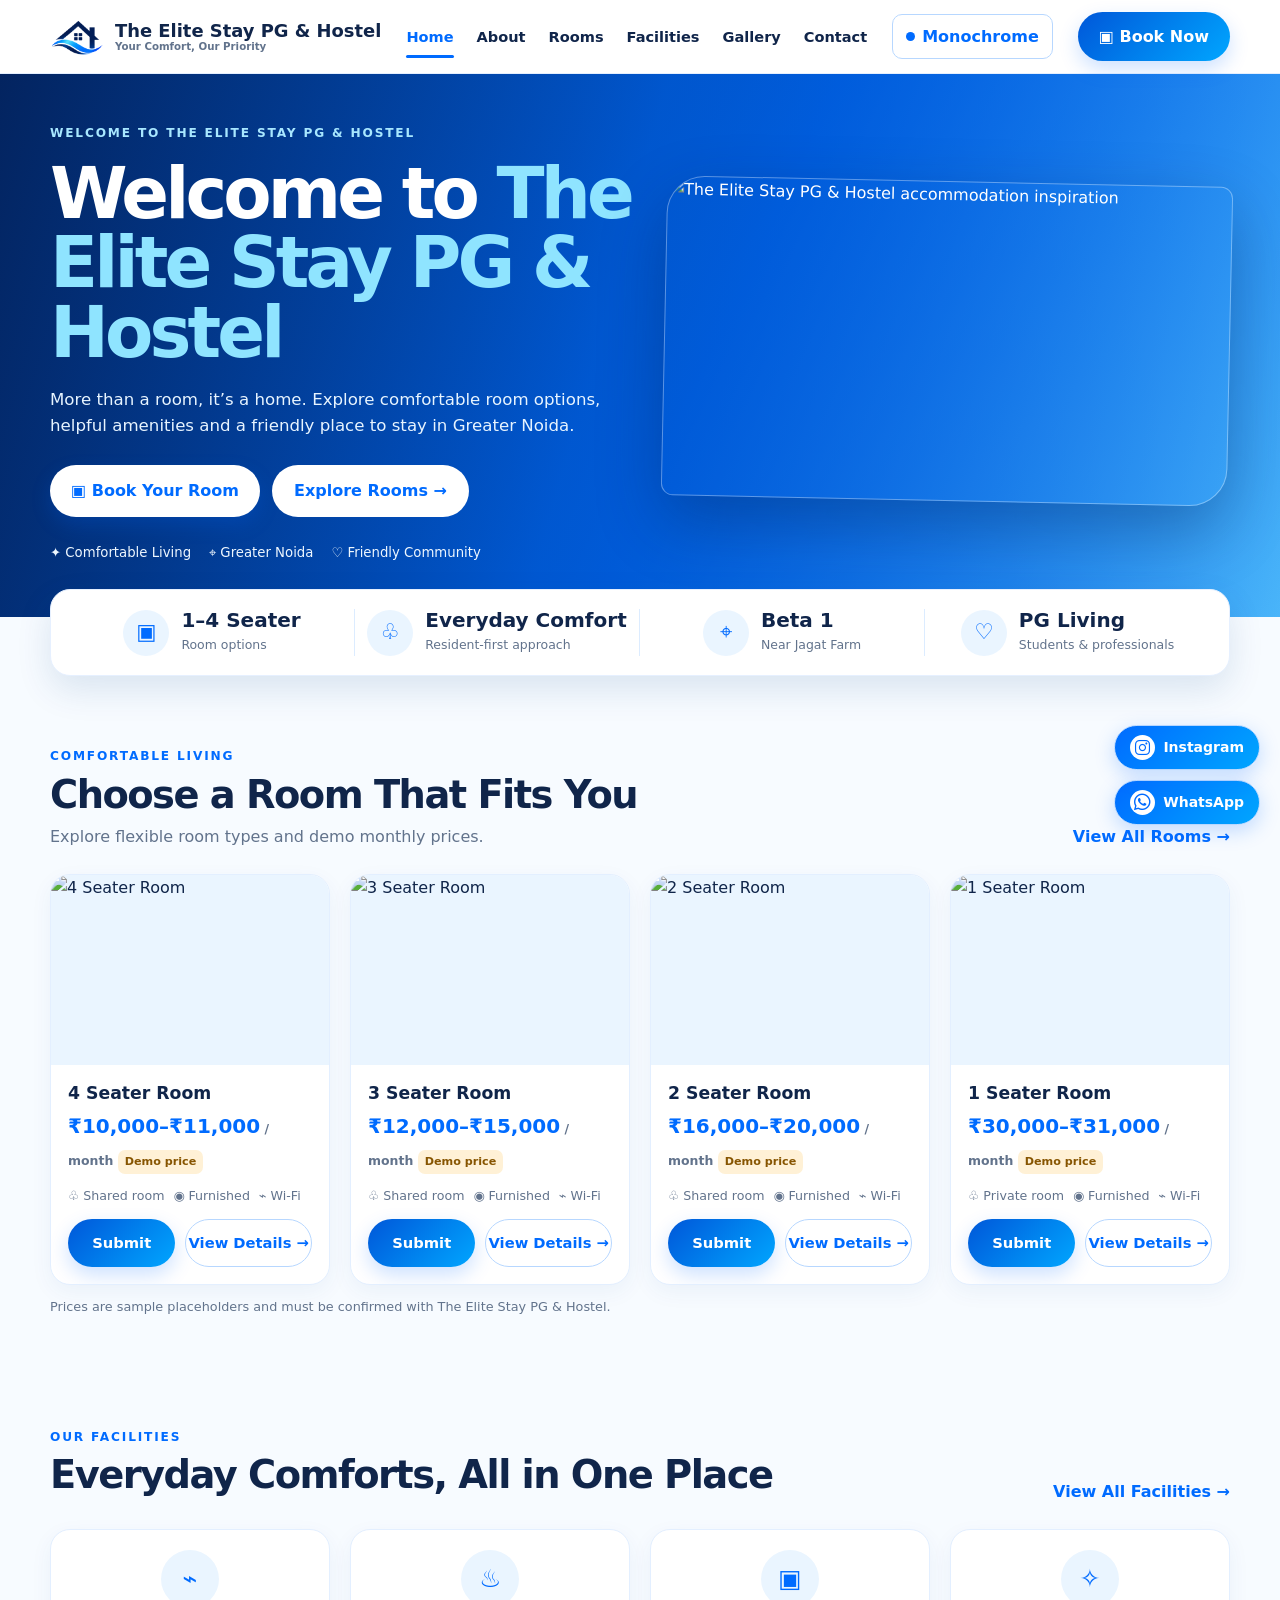
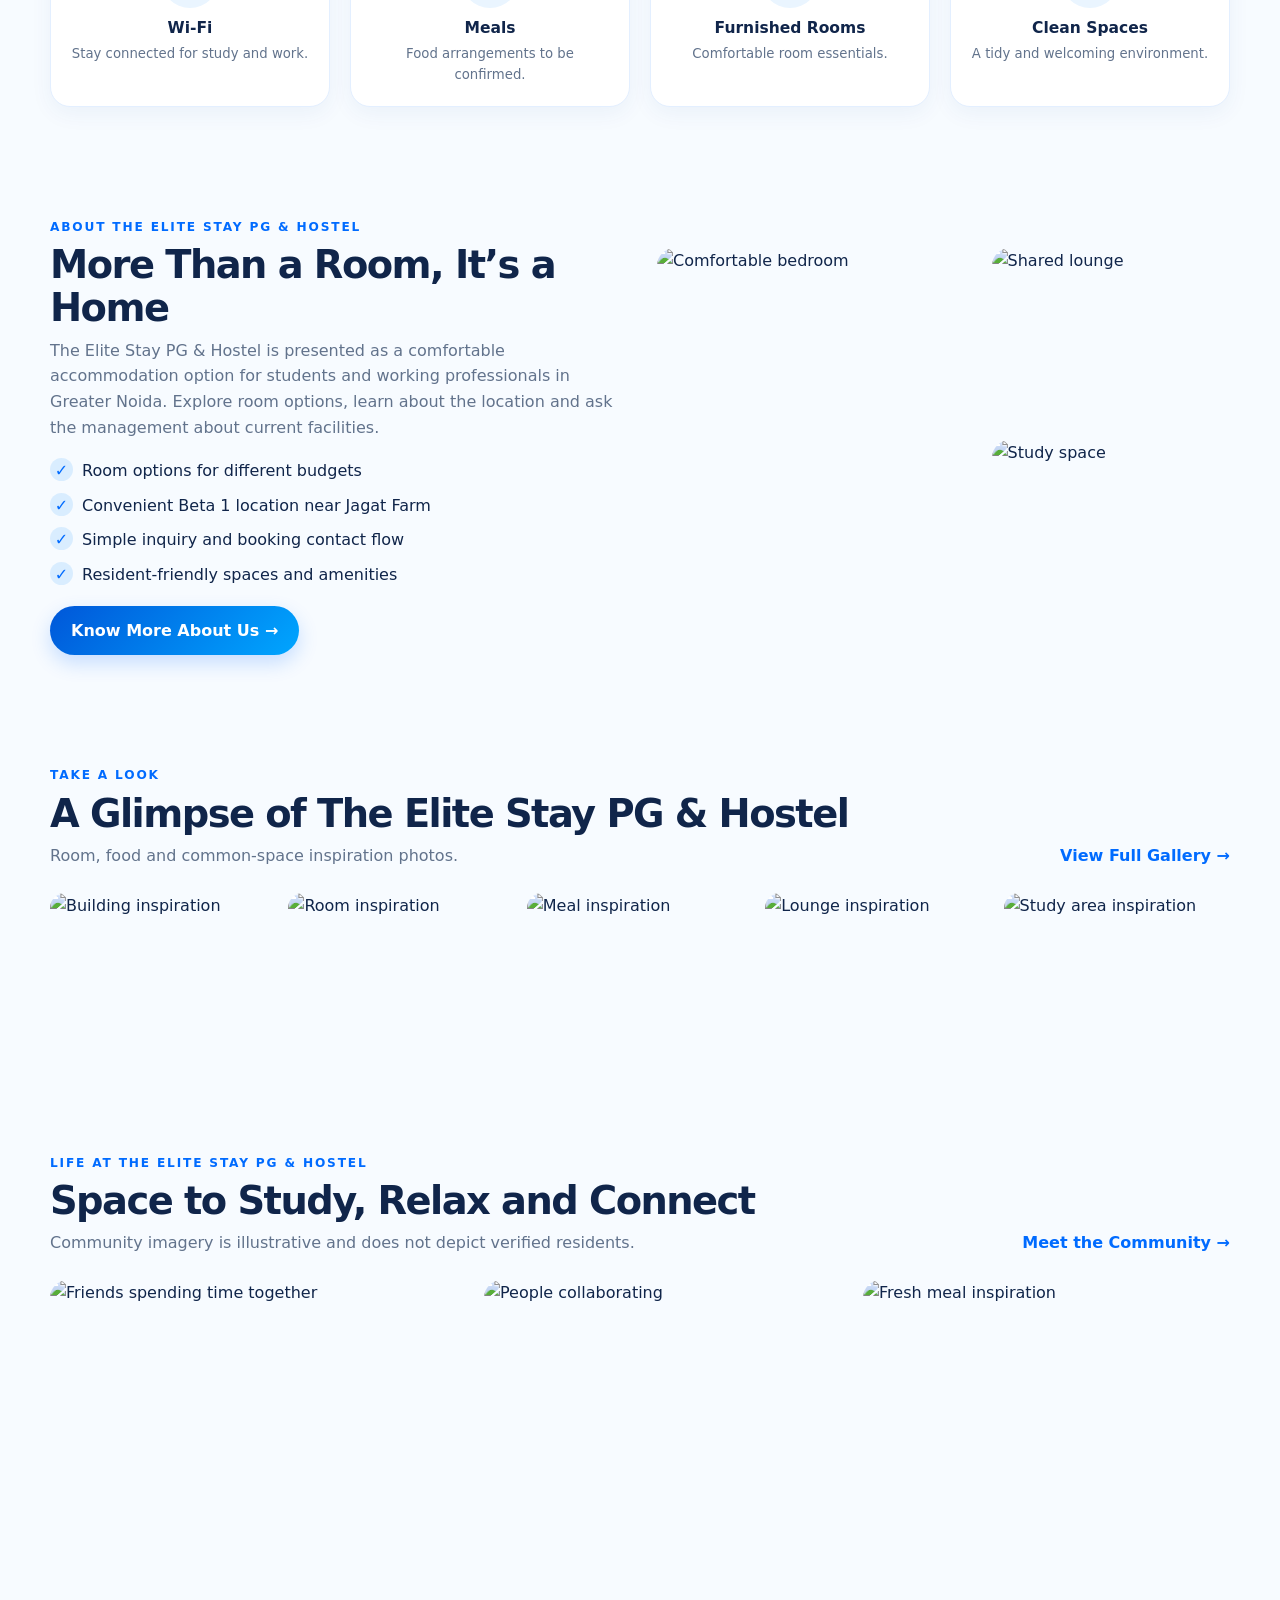
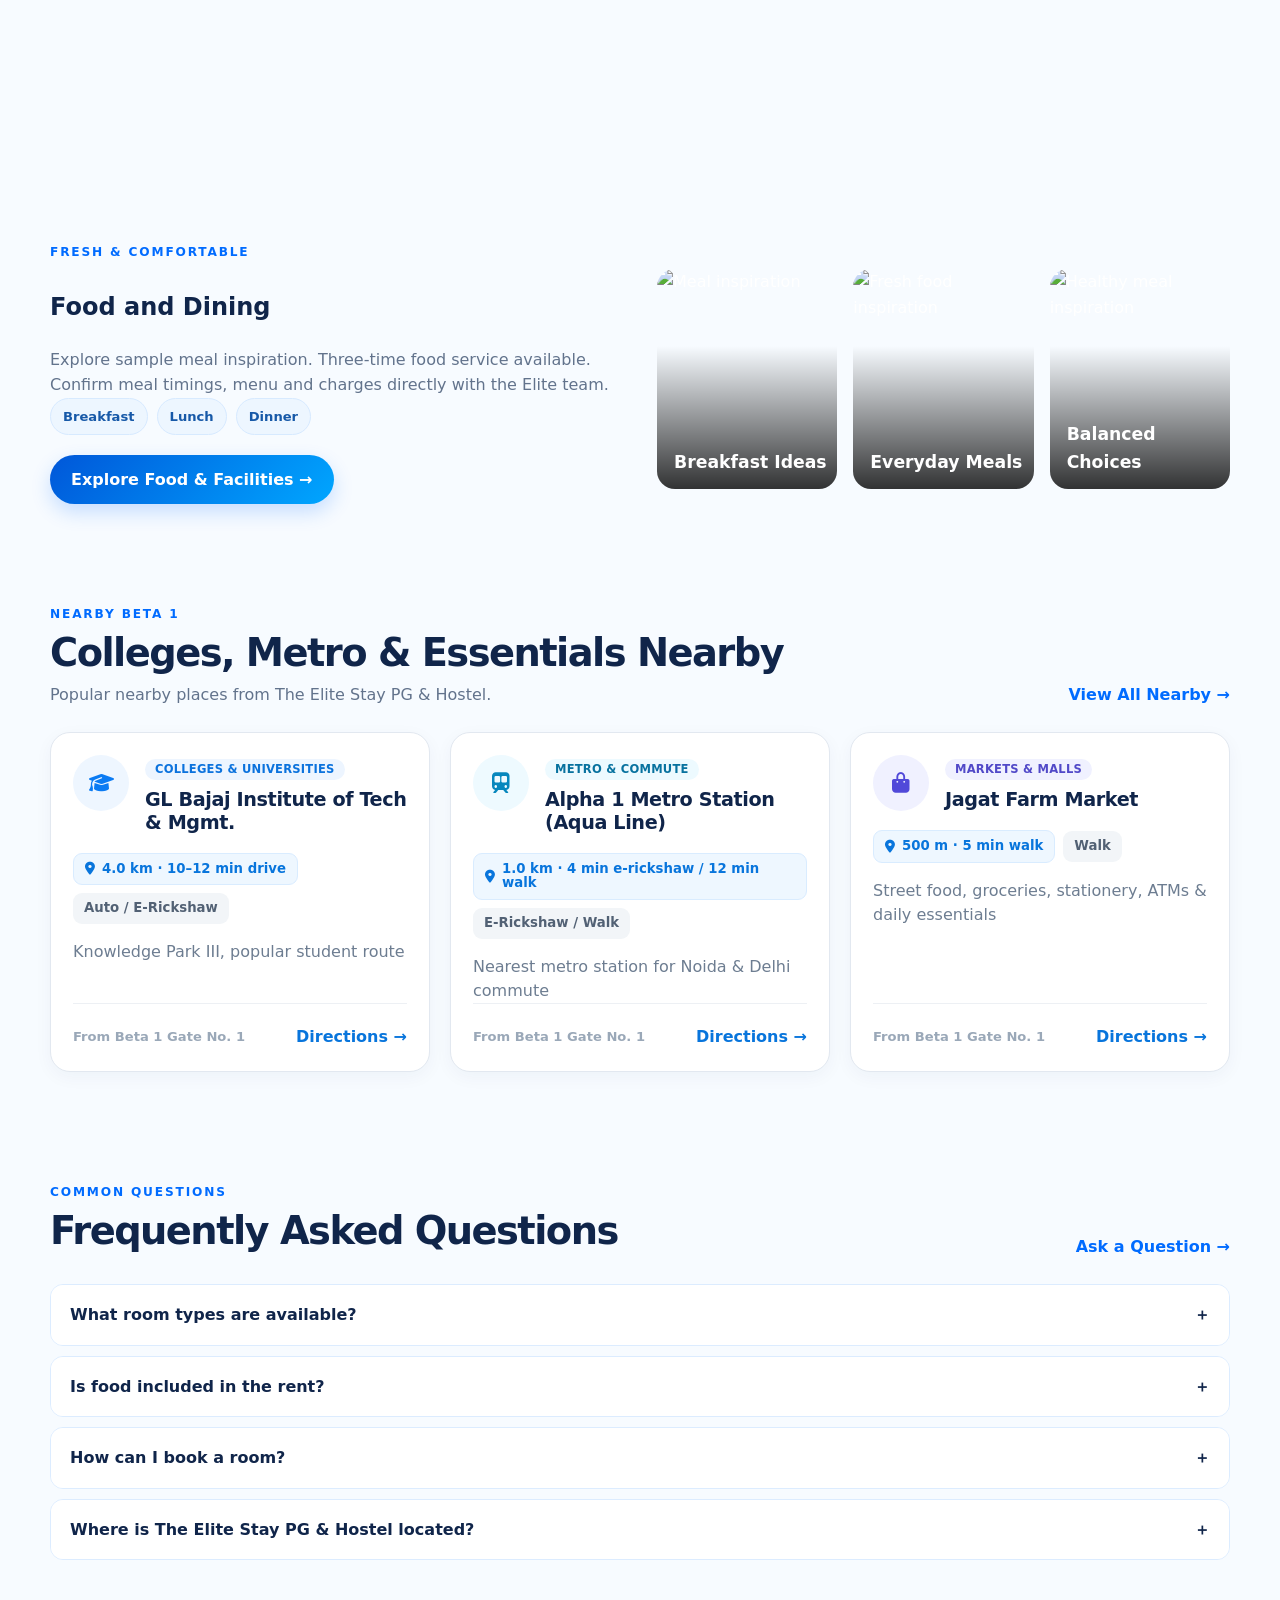
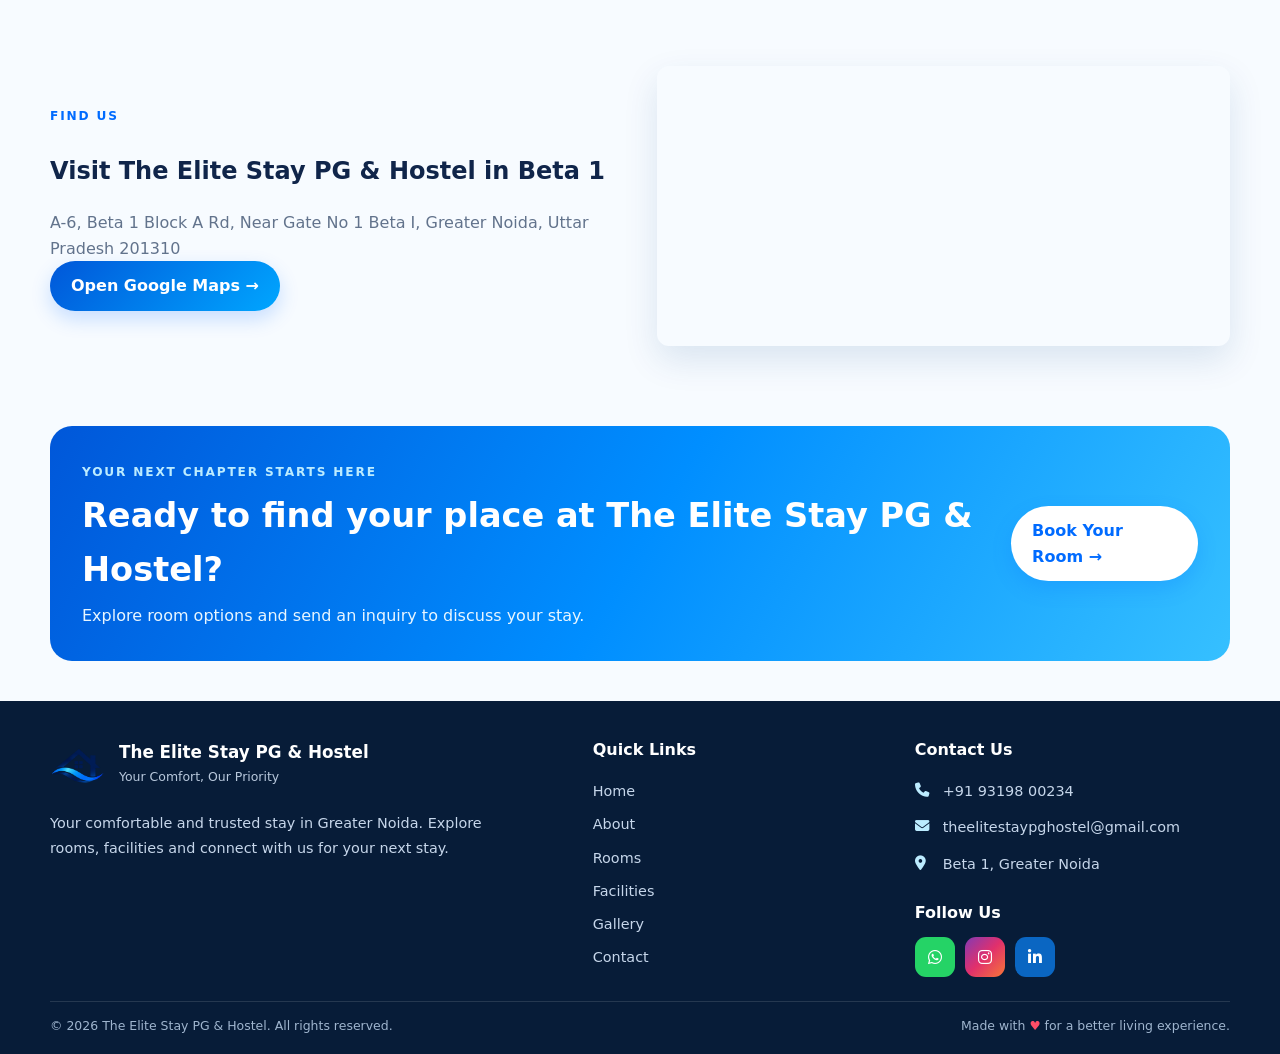
==== commit ce033321: "Update Elite Stay website" ====
--- a/index.html
+++ b/index.html
@@ -36,7 +36,7 @@
                 <h1>Welcome to <span>The Elite Stay PG & Hostel</span></h1>
                 <p>More than a room, it’s a home. Explore comfortable room options, helpful amenities and a friendly
                     place to stay in Greater Noida.</p>
-                <div class="hero-actions"><a class="btn btn-light" href="contact.html#contact-form">▣ Book Your
+                <div class="hero-actions"><a class="btn btn-light" href="https://docs.google.com/forms/d/e/1FAIpQLSdJS4FL_7Egk9JB6NDUkHLVC7mzzREMZd3Gk2sWOfkp1ZcB3Q/viewform" target="_blank" rel="noopener noreferrer">▣ Book Your
                         Room</a><a class="btn btn-outline" href="rooms.html" style="border-color:#ffffff88">Explore
                         Rooms →</a></div>
                 <div class="hero-points"><span>✦ Comfortable Living</span><span>⌖ Greater Noida</span><span>♡ Friendly
--- a/css/style.css
+++ b/css/style.css
@@ -3797,3 +3797,114 @@
 @media (max-width: 767px) {
   .menu-toggle { display: none !important; }
 }
+
+
+/* Requested mobile home room-card layout: exactly 2 cards per row. Desktop remains 3-up. */
+@media (max-width: 767px) {
+  .page-home .rooms-grid {
+    grid-template-columns: repeat(2, minmax(0, 1fr)) !important;
+    gap: 12px !important;
+  }
+  .page-home .rooms-grid .card-image {
+    height: 145px !important;
+  }
+}
+
+/* Requested mobile card alignment: keep nearby-card content in one consistent vertical sequence. */
+@media (max-width: 767px) {
+  .nearby-card {
+    display: grid;
+    grid-template-rows: minmax(68px, auto) minmax(34px, auto) minmax(46px, auto) auto;
+    align-content: stretch;
+  }
+  .nearby-card-top { min-height: 68px; }
+  .nearby-meta { min-height: 34px; align-content: flex-start; }
+  .nearby-description { min-height: 46px; }
+  .nearby-card-footer { margin-top: 0; align-self: end; }
+}
+
+/* Mobile filter reliability: keep category controls and search touchable above the card area. */
+.nearby-tabs, .nearby-search, .filters { position: relative; z-index: 5; }
+.nearby-tab, .filter-btn { touch-action: manipulation; pointer-events: auto; }
+.nearby-search input { touch-action: manipulation; pointer-events: auto; }
+
+/* Floating Instagram action — same family as the existing WhatsApp action. */
+.floating-instagram {
+  position: fixed;
+  right: 20px;
+  bottom: 130px;
+  z-index: 150;
+  display: flex;
+  align-items: center;
+  justify-content: center;
+  gap: 8px;
+  min-width: auto;
+  padding: 9px 15px;
+  border: 1px solid #b7d7ff;
+  border-radius: 999px;
+  background: linear-gradient(135deg, #006bff, #00a6ff);
+  color: #fff;
+  font-size: 14px;
+  font-weight: 700;
+  box-shadow: 0 6px 20px rgba(0,107,255,.22);
+  transition: transform .2s, box-shadow .2s;
+}
+.floating-instagram:hover {
+  transform: translateY(-3px);
+  box-shadow: 0 10px 25px rgba(0,107,255,.3);
+}
+.instagram-mark {
+  width: 25px;
+  height: 25px;
+  display: grid;
+  place-items: center;
+  background: #fff;
+  color: #006bff;
+  border-radius: 50%;
+  font-size: 17px;
+  flex-shrink: 0;
+}
+@media (max-width: 767px) {
+  .floating-instagram {
+    right: 12px;
+    bottom: calc(82px + env(safe-area-inset-bottom) + 62px);
+    width: 52px;
+    min-width: 52px;
+    height: 52px;
+    min-height: 52px;
+    padding: 0;
+    border-radius: 50%;
+    gap: 0;
+    z-index: 1900;
+  }
+  .floating-instagram > span:last-child { display: none; }
+  .instagram-mark {
+    width: 31px;
+    height: 31px;
+    font-size: 1.15rem;
+  }
+}
+@media (max-width: 380px) {
+  .floating-instagram { right: 9px; }
+}
+
+/* Monochrome mode - additive only; existing UI remains unchanged until toggled. */
+.monochrome-toggle {
+  display:inline-flex; align-items:center; gap:7px; justify-content:center;
+  min-height:40px; padding:9px 13px; border:1px solid #b7d7ff; border-radius:10px;
+  background:#fff; color:var(--blue); font:inherit; font-weight:700; cursor:pointer;
+  transition:.2s ease; white-space:nowrap;
+}
+.monochrome-toggle:hover { background:#f4f7fb; }
+.monochrome-toggle .mono-dot { width:9px; height:9px; border-radius:50%; background:currentColor; display:inline-block; }
+body.monochrome-mode {
+  --blue:#111; --blue2:#444; --navy:#171717; --ink:#111; --muted:#555;
+  --pale:#f1f1f1; --bg:#f7f7f7; --white:#fff; --footer:#111; --line:#d7d7d7;
+  filter:grayscale(1);
+}
+body.monochrome-mode .monochrome-toggle { background:#111; color:#fff; border-color:#111; }
+body.monochrome-mode .monochrome-toggle .mono-dot { background:#fff; }
+@media (max-width:767px){
+  .monochrome-toggle { min-height:42px; padding:9px 11px; border-radius:10px; }
+  .nav .monochrome-toggle { margin-left:6px; }
+}
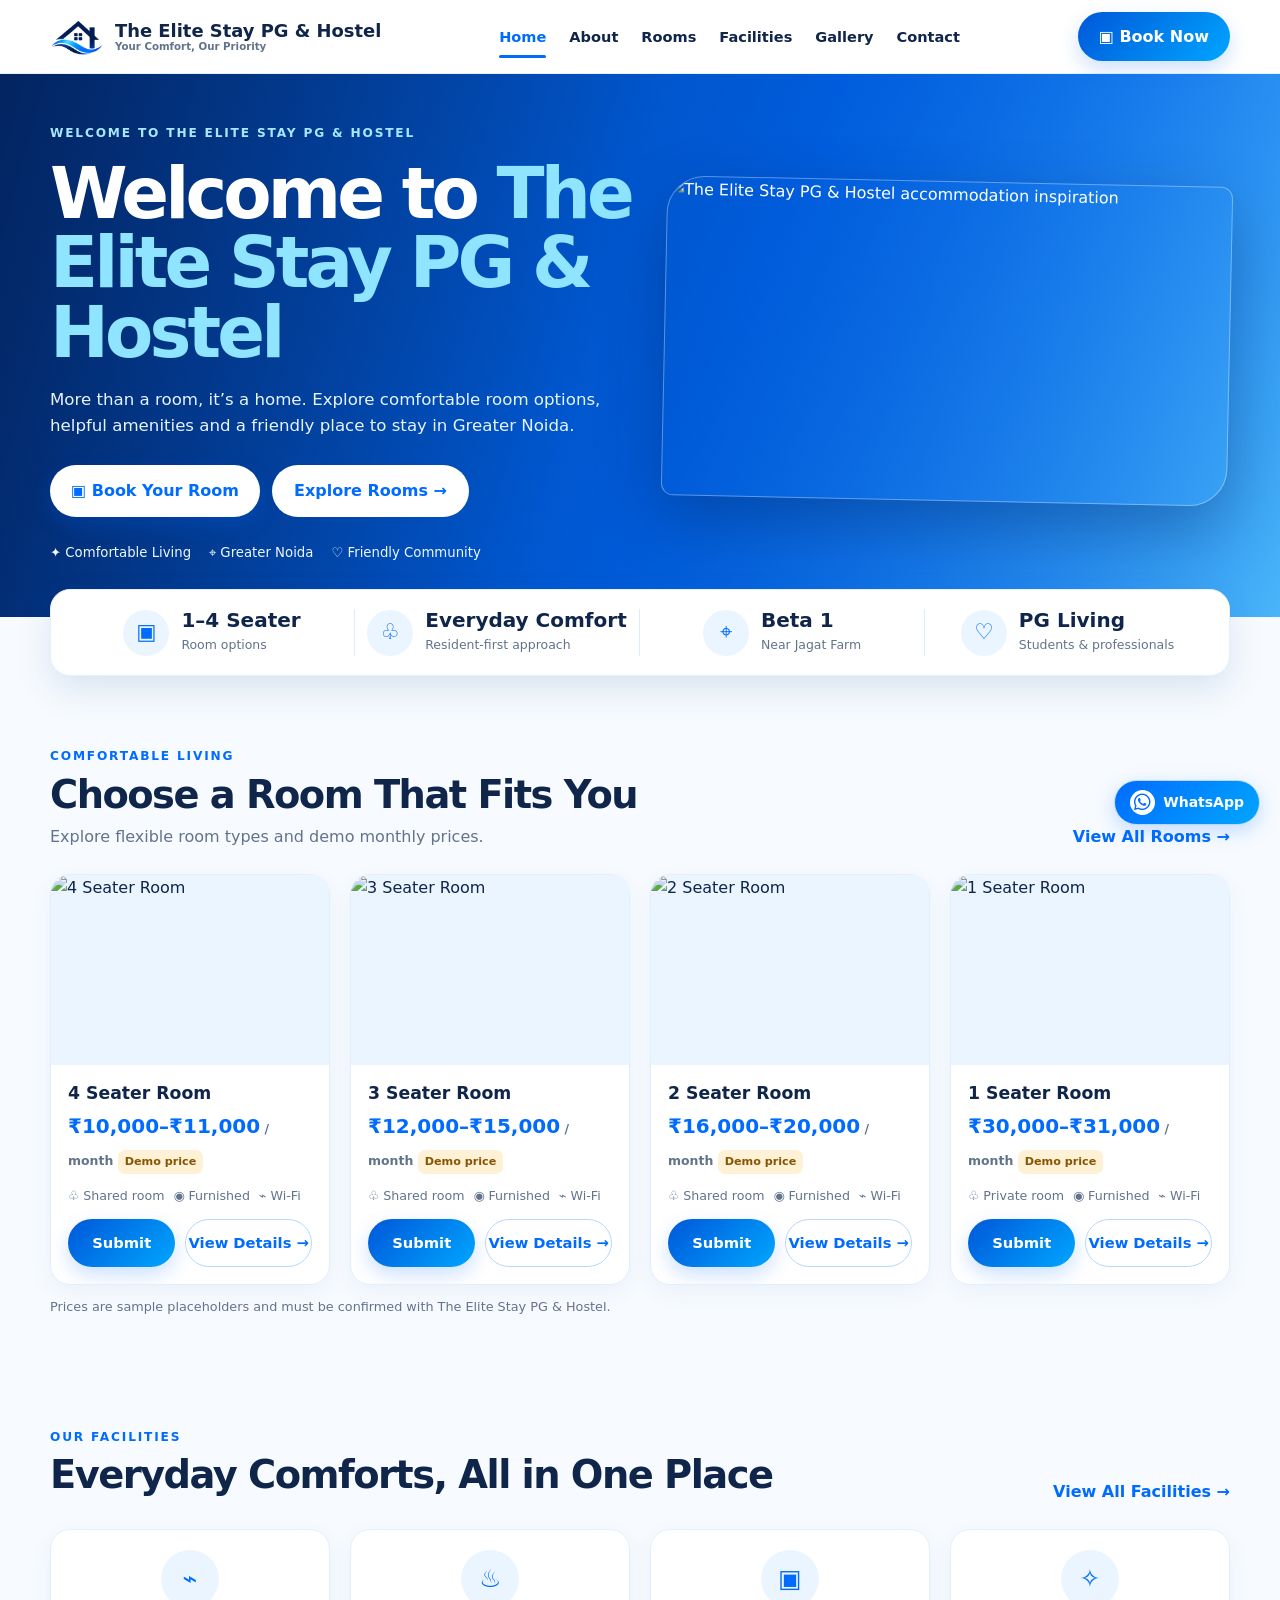
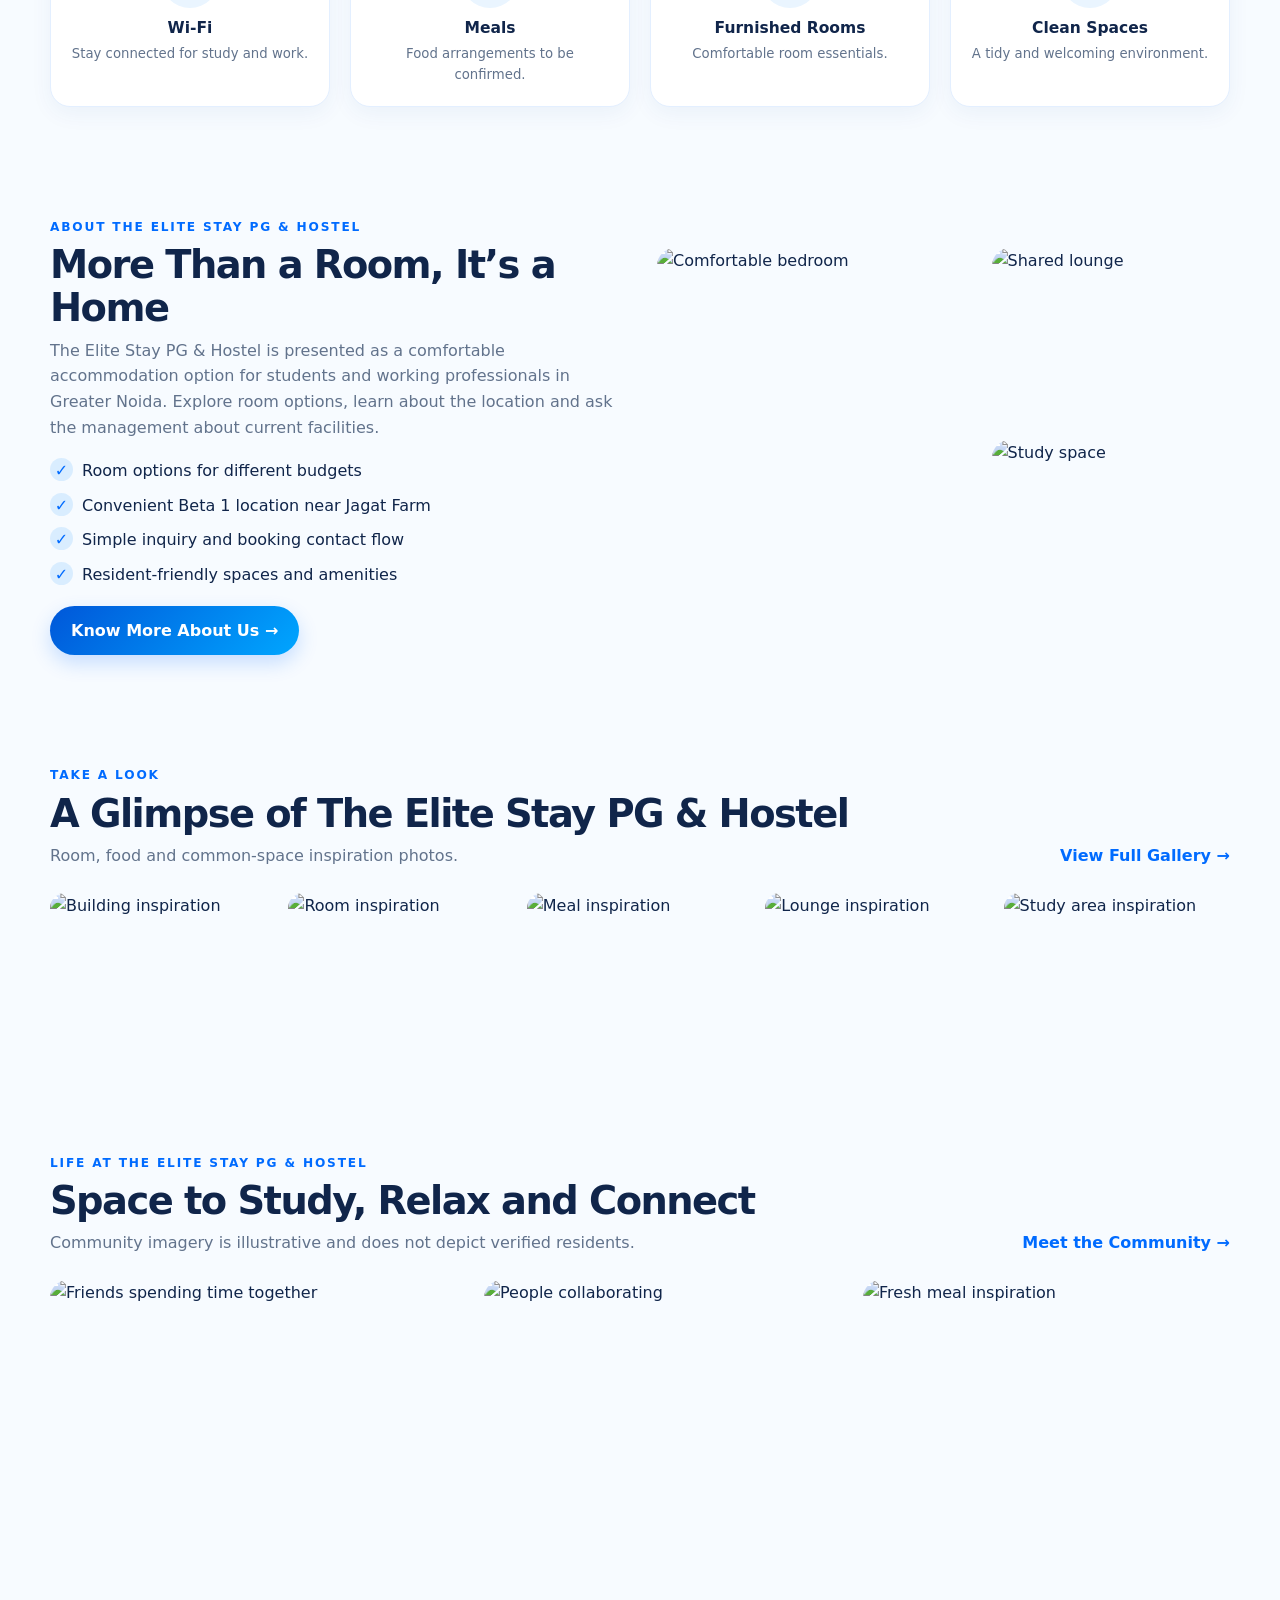
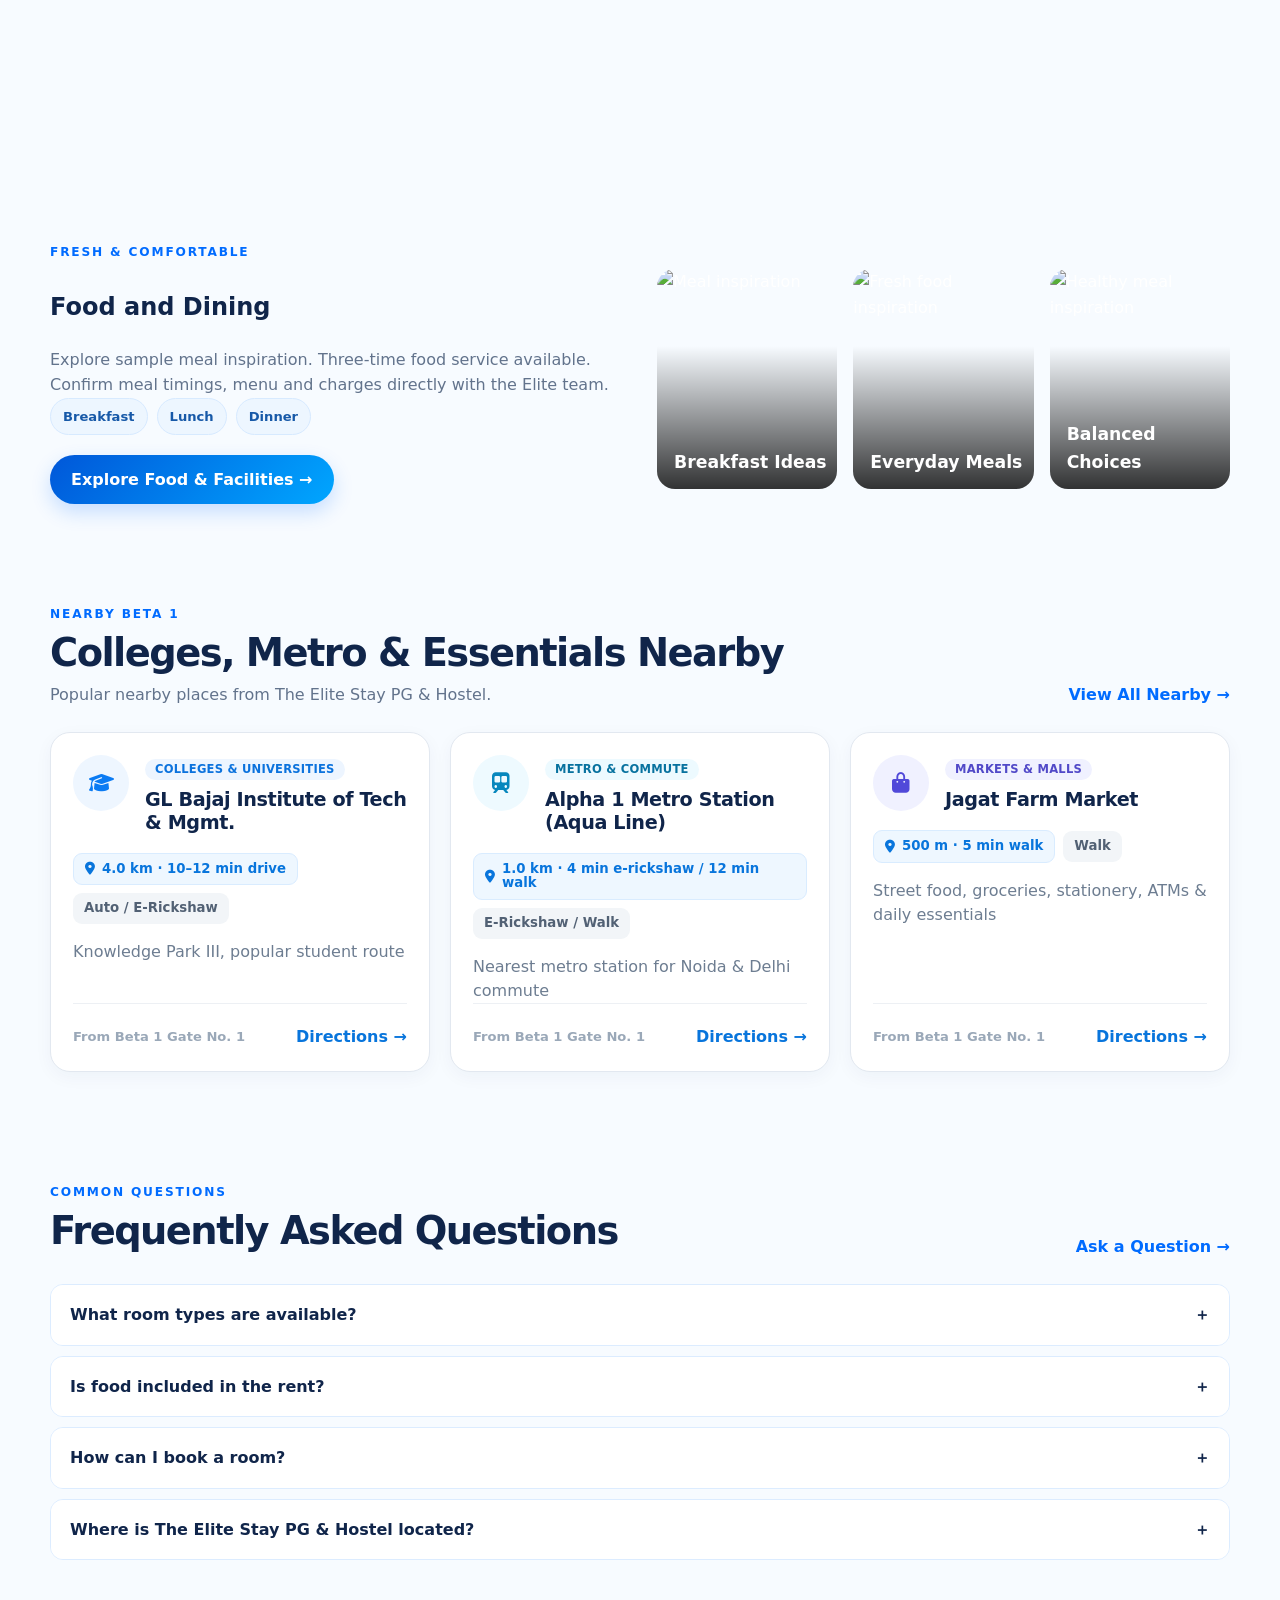
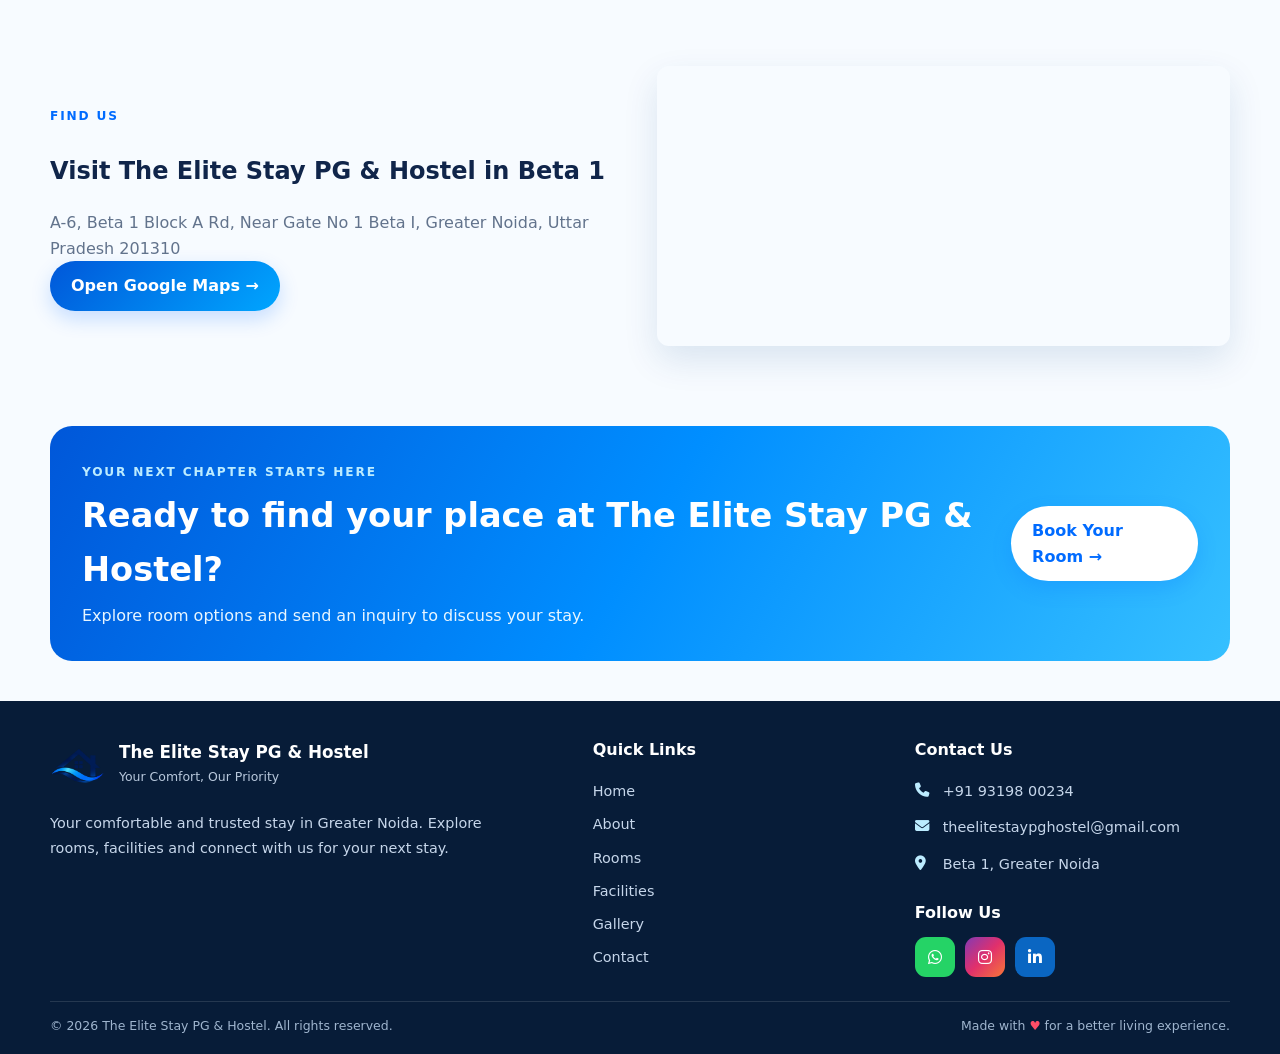
==== commit cdf3407a: "Update Elite Stay website" ====
--- a/index.html
+++ b/index.html
@@ -36,7 +36,7 @@
                 <h1>Welcome to <span>The Elite Stay PG & Hostel</span></h1>
                 <p>More than a room, it’s a home. Explore comfortable room options, helpful amenities and a friendly
                     place to stay in Greater Noida.</p>
-                <div class="hero-actions"><a class="btn btn-light" href="https://docs.google.com/forms/d/e/1FAIpQLSdJS4FL_7Egk9JB6NDUkHLVC7mzzREMZd3Gk2sWOfkp1ZcB3Q/viewform" target="_blank" rel="noopener noreferrer">▣ Book Your
+                <div class="hero-actions"><a class="btn btn-light" href="contact.html#contact-form">▣ Book Your
                         Room</a><a class="btn btn-outline" href="rooms.html" style="border-color:#ffffff88">Explore
                         Rooms →</a></div>
                 <div class="hero-points"><span>✦ Comfortable Living</span><span>⌖ Greater Noida</span><span>♡ Friendly
--- a/css/style.css
+++ b/css/style.css
@@ -3797,114 +3797,3 @@
 @media (max-width: 767px) {
   .menu-toggle { display: none !important; }
 }
-
-
-/* Requested mobile home room-card layout: exactly 2 cards per row. Desktop remains 3-up. */
-@media (max-width: 767px) {
-  .page-home .rooms-grid {
-    grid-template-columns: repeat(2, minmax(0, 1fr)) !important;
-    gap: 12px !important;
-  }
-  .page-home .rooms-grid .card-image {
-    height: 145px !important;
-  }
-}
-
-/* Requested mobile card alignment: keep nearby-card content in one consistent vertical sequence. */
-@media (max-width: 767px) {
-  .nearby-card {
-    display: grid;
-    grid-template-rows: minmax(68px, auto) minmax(34px, auto) minmax(46px, auto) auto;
-    align-content: stretch;
-  }
-  .nearby-card-top { min-height: 68px; }
-  .nearby-meta { min-height: 34px; align-content: flex-start; }
-  .nearby-description { min-height: 46px; }
-  .nearby-card-footer { margin-top: 0; align-self: end; }
-}
-
-/* Mobile filter reliability: keep category controls and search touchable above the card area. */
-.nearby-tabs, .nearby-search, .filters { position: relative; z-index: 5; }
-.nearby-tab, .filter-btn { touch-action: manipulation; pointer-events: auto; }
-.nearby-search input { touch-action: manipulation; pointer-events: auto; }
-
-/* Floating Instagram action — same family as the existing WhatsApp action. */
-.floating-instagram {
-  position: fixed;
-  right: 20px;
-  bottom: 130px;
-  z-index: 150;
-  display: flex;
-  align-items: center;
-  justify-content: center;
-  gap: 8px;
-  min-width: auto;
-  padding: 9px 15px;
-  border: 1px solid #b7d7ff;
-  border-radius: 999px;
-  background: linear-gradient(135deg, #006bff, #00a6ff);
-  color: #fff;
-  font-size: 14px;
-  font-weight: 700;
-  box-shadow: 0 6px 20px rgba(0,107,255,.22);
-  transition: transform .2s, box-shadow .2s;
-}
-.floating-instagram:hover {
-  transform: translateY(-3px);
-  box-shadow: 0 10px 25px rgba(0,107,255,.3);
-}
-.instagram-mark {
-  width: 25px;
-  height: 25px;
-  display: grid;
-  place-items: center;
-  background: #fff;
-  color: #006bff;
-  border-radius: 50%;
-  font-size: 17px;
-  flex-shrink: 0;
-}
-@media (max-width: 767px) {
-  .floating-instagram {
-    right: 12px;
-    bottom: calc(82px + env(safe-area-inset-bottom) + 62px);
-    width: 52px;
-    min-width: 52px;
-    height: 52px;
-    min-height: 52px;
-    padding: 0;
-    border-radius: 50%;
-    gap: 0;
-    z-index: 1900;
-  }
-  .floating-instagram > span:last-child { display: none; }
-  .instagram-mark {
-    width: 31px;
-    height: 31px;
-    font-size: 1.15rem;
-  }
-}
-@media (max-width: 380px) {
-  .floating-instagram { right: 9px; }
-}
-
-/* Monochrome mode - additive only; existing UI remains unchanged until toggled. */
-.monochrome-toggle {
-  display:inline-flex; align-items:center; gap:7px; justify-content:center;
-  min-height:40px; padding:9px 13px; border:1px solid #b7d7ff; border-radius:10px;
-  background:#fff; color:var(--blue); font:inherit; font-weight:700; cursor:pointer;
-  transition:.2s ease; white-space:nowrap;
-}
-.monochrome-toggle:hover { background:#f4f7fb; }
-.monochrome-toggle .mono-dot { width:9px; height:9px; border-radius:50%; background:currentColor; display:inline-block; }
-body.monochrome-mode {
-  --blue:#111; --blue2:#444; --navy:#171717; --ink:#111; --muted:#555;
-  --pale:#f1f1f1; --bg:#f7f7f7; --white:#fff; --footer:#111; --line:#d7d7d7;
-  filter:grayscale(1);
-}
-body.monochrome-mode .monochrome-toggle { background:#111; color:#fff; border-color:#111; }
-body.monochrome-mode .monochrome-toggle .mono-dot { background:#fff; }
-@media (max-width:767px){
-  .monochrome-toggle { min-height:42px; padding:9px 11px; border-radius:10px; }
-  .nav .monochrome-toggle { margin-left:6px; }
-}
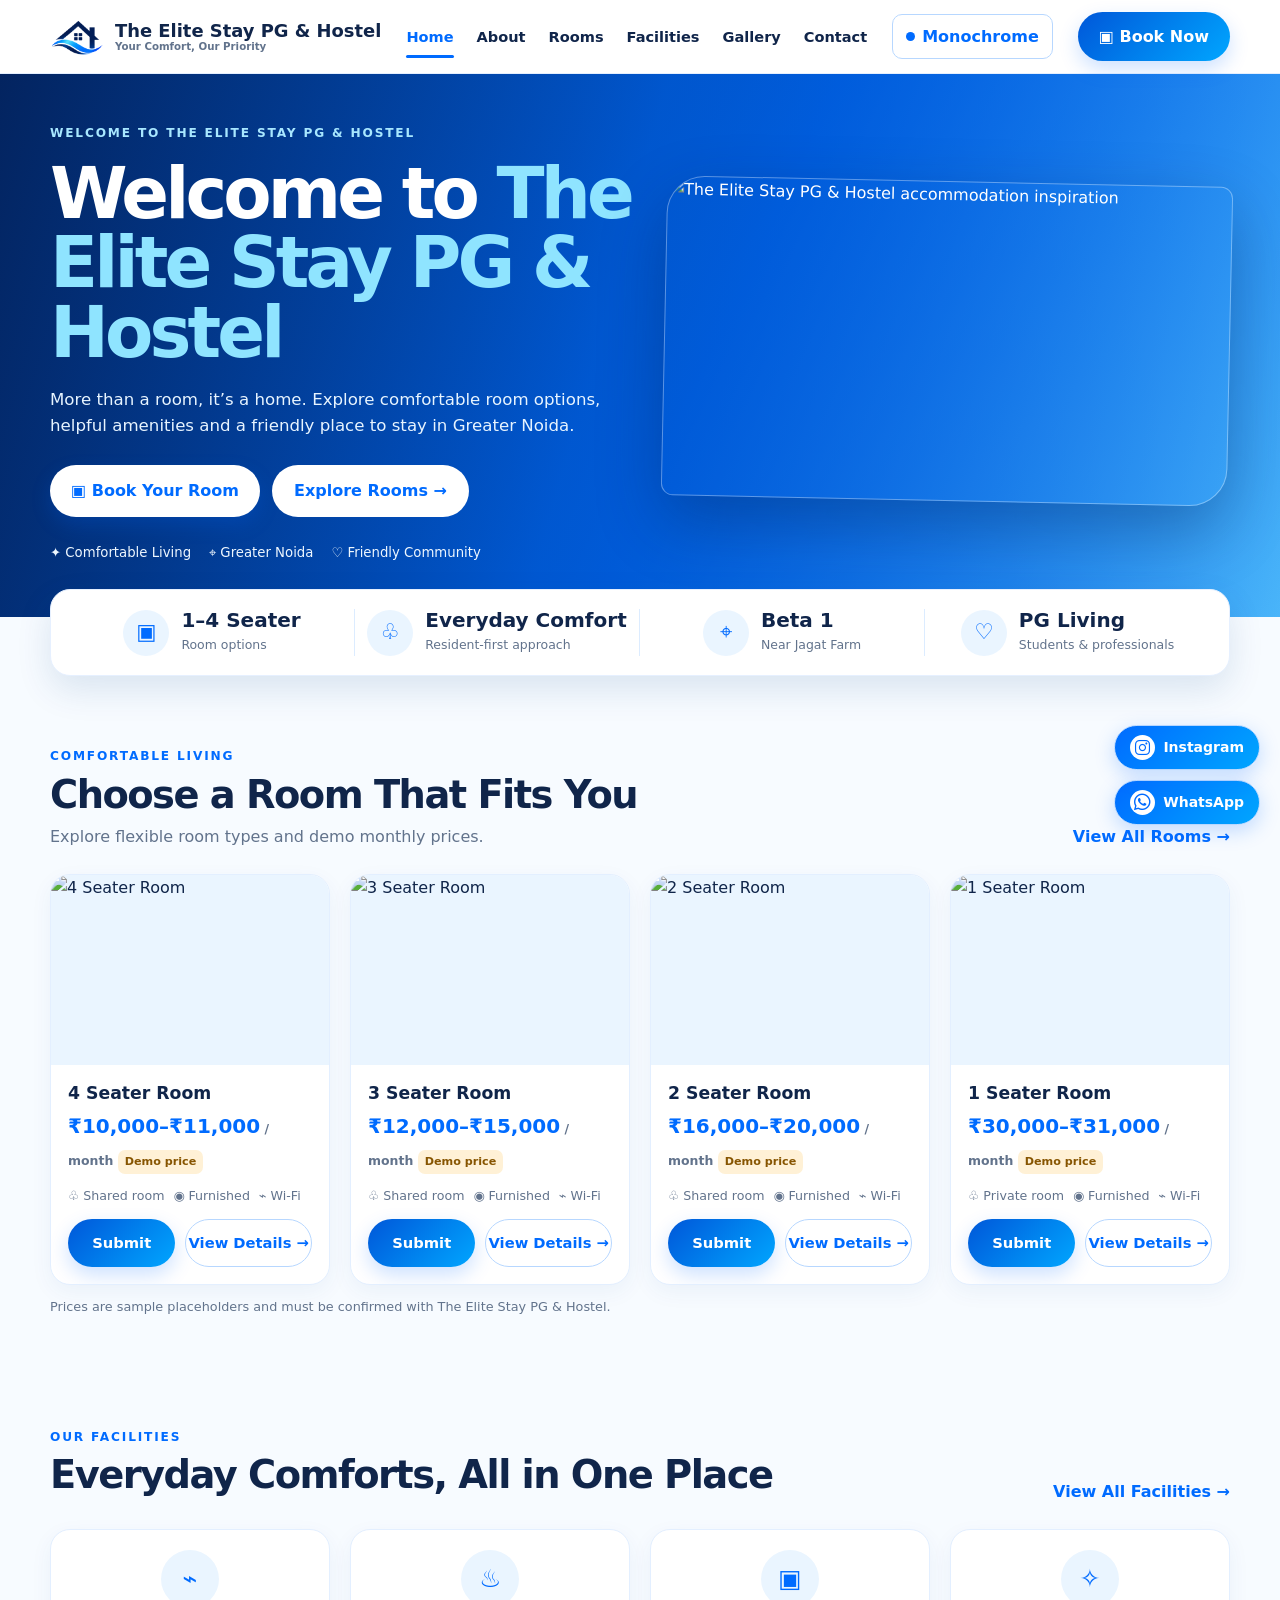
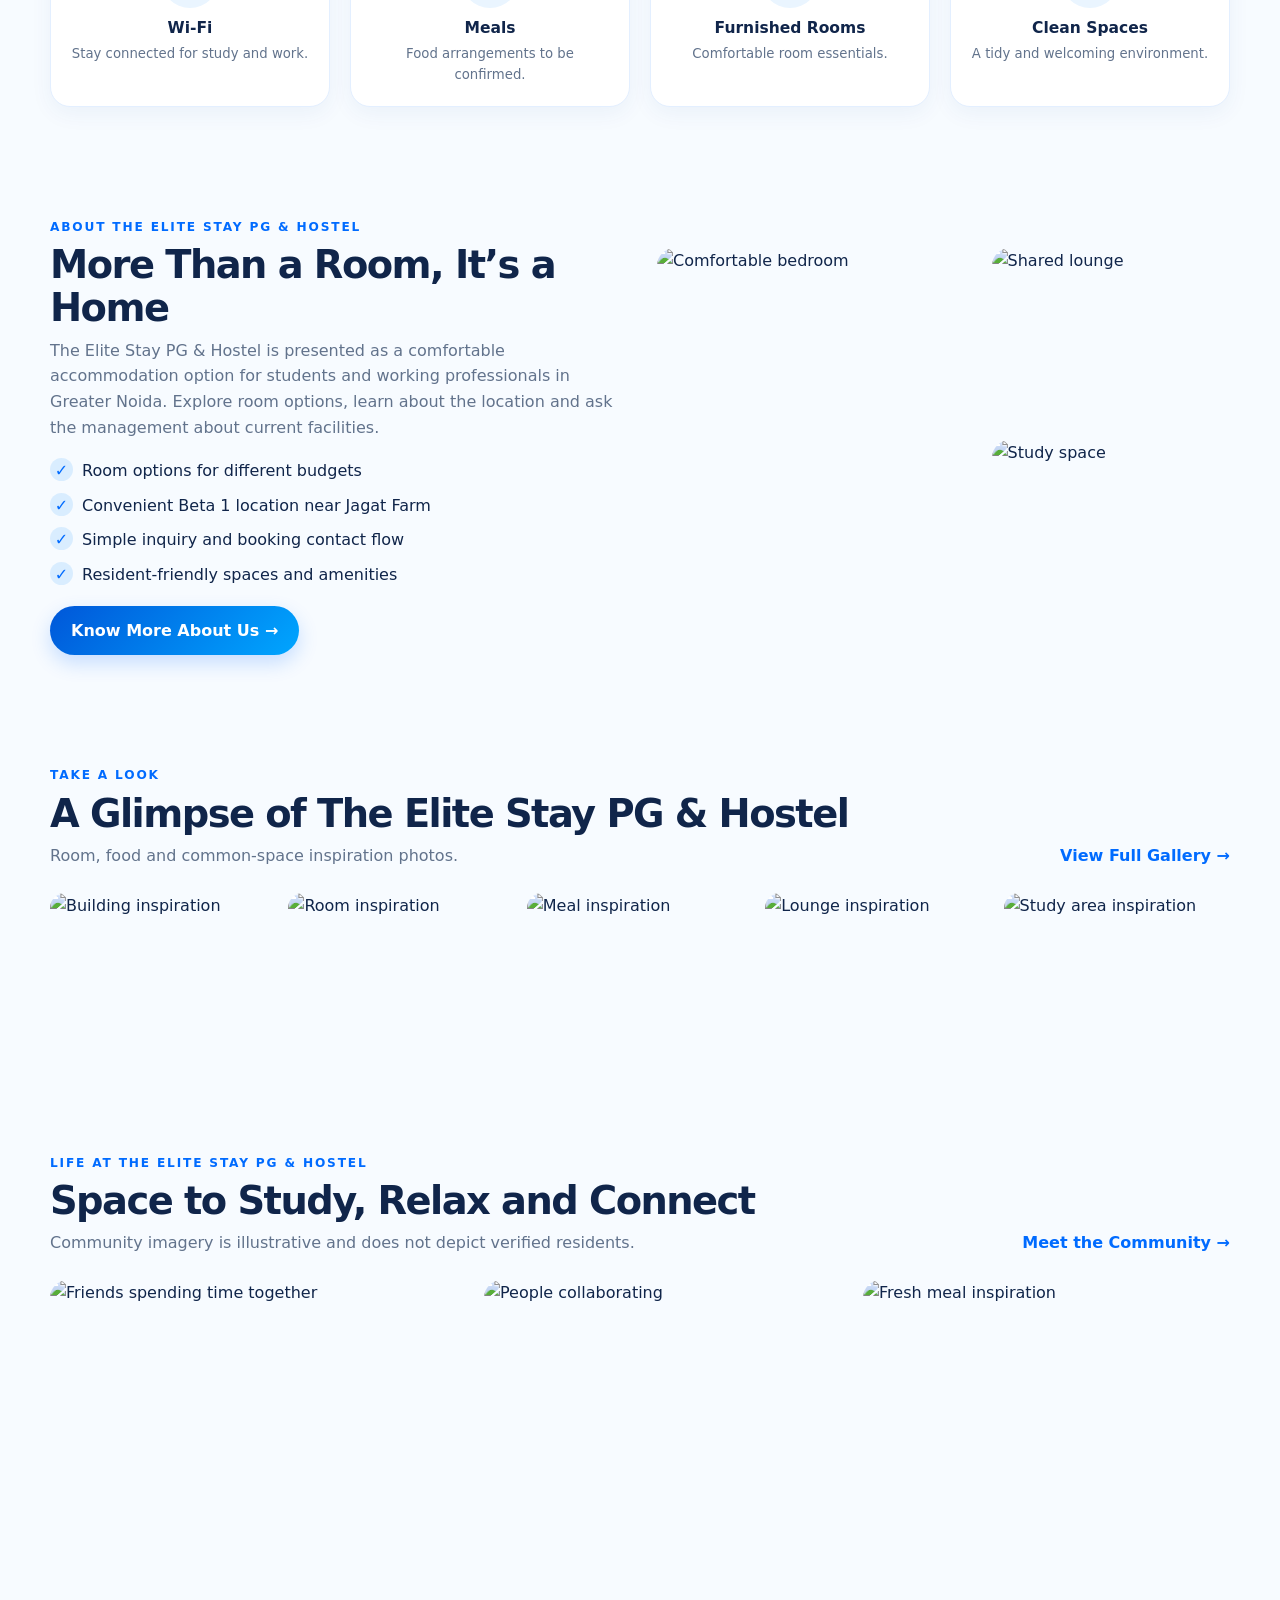
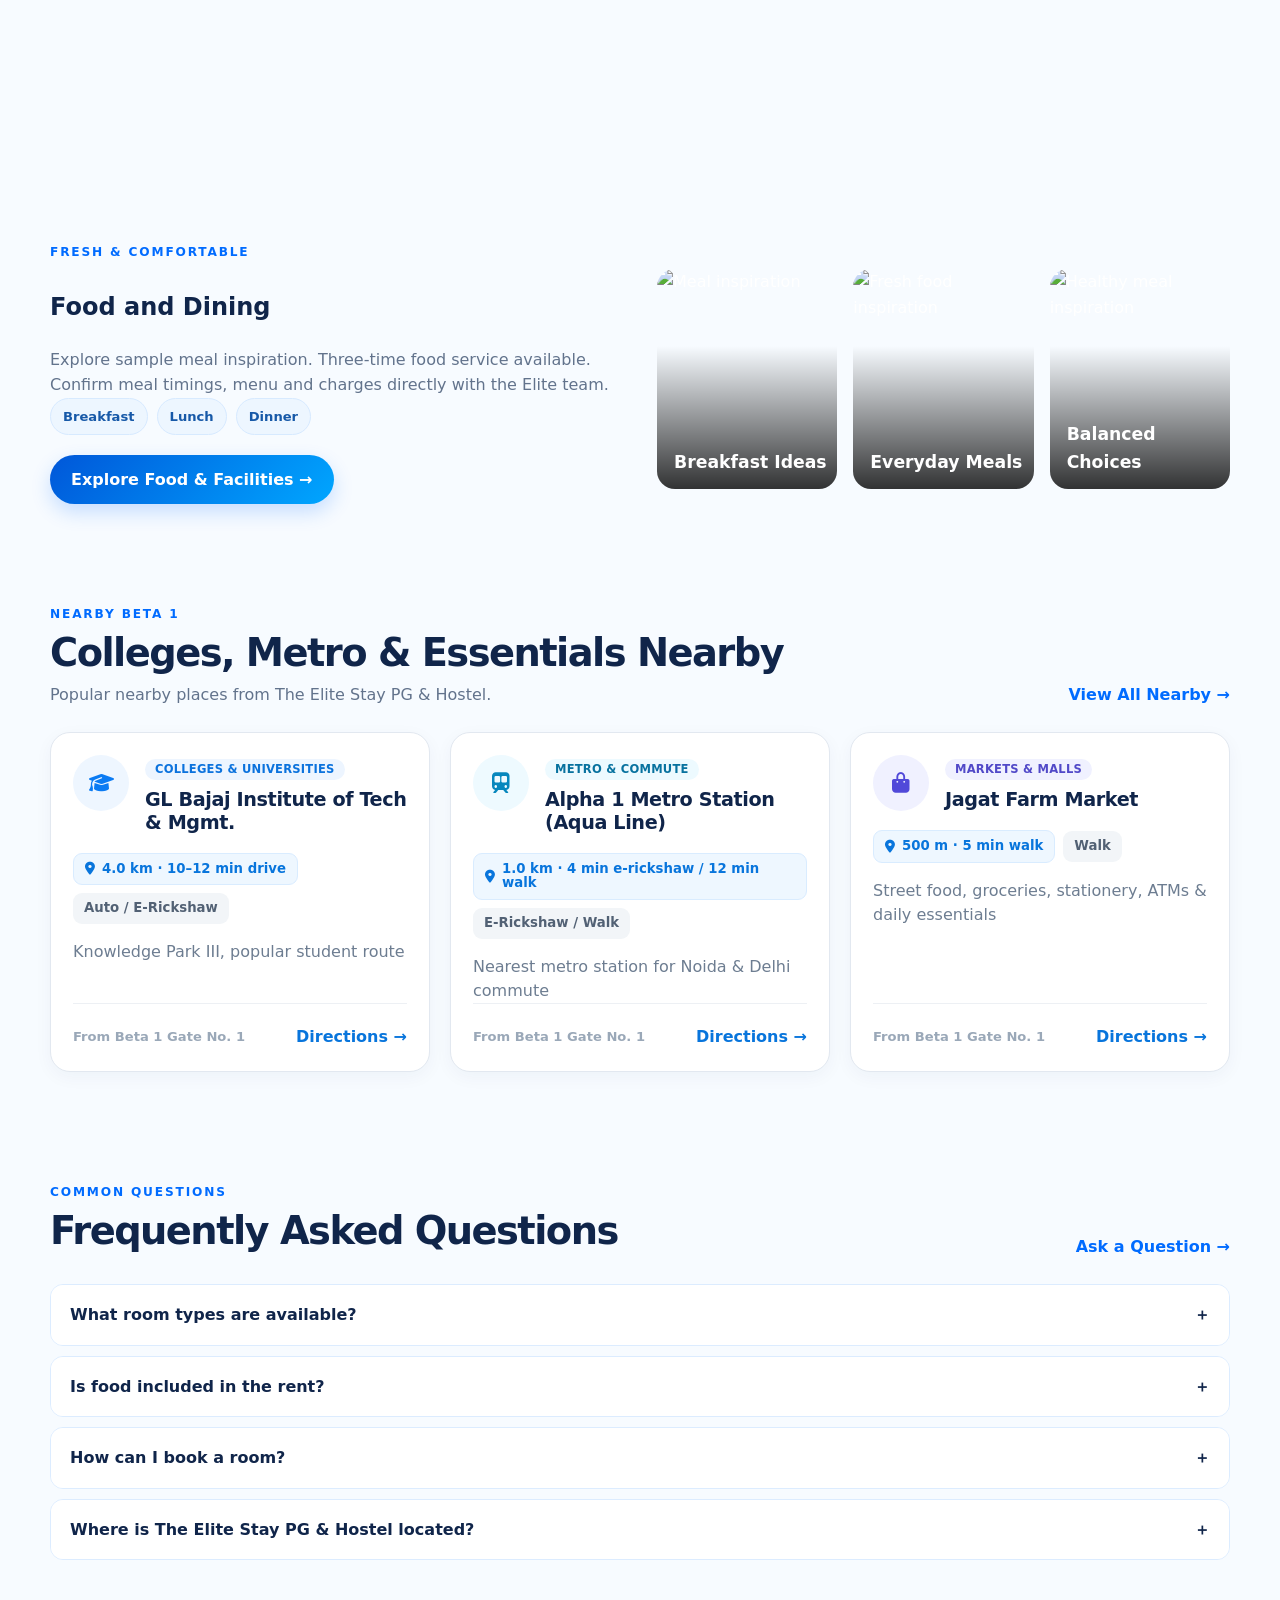
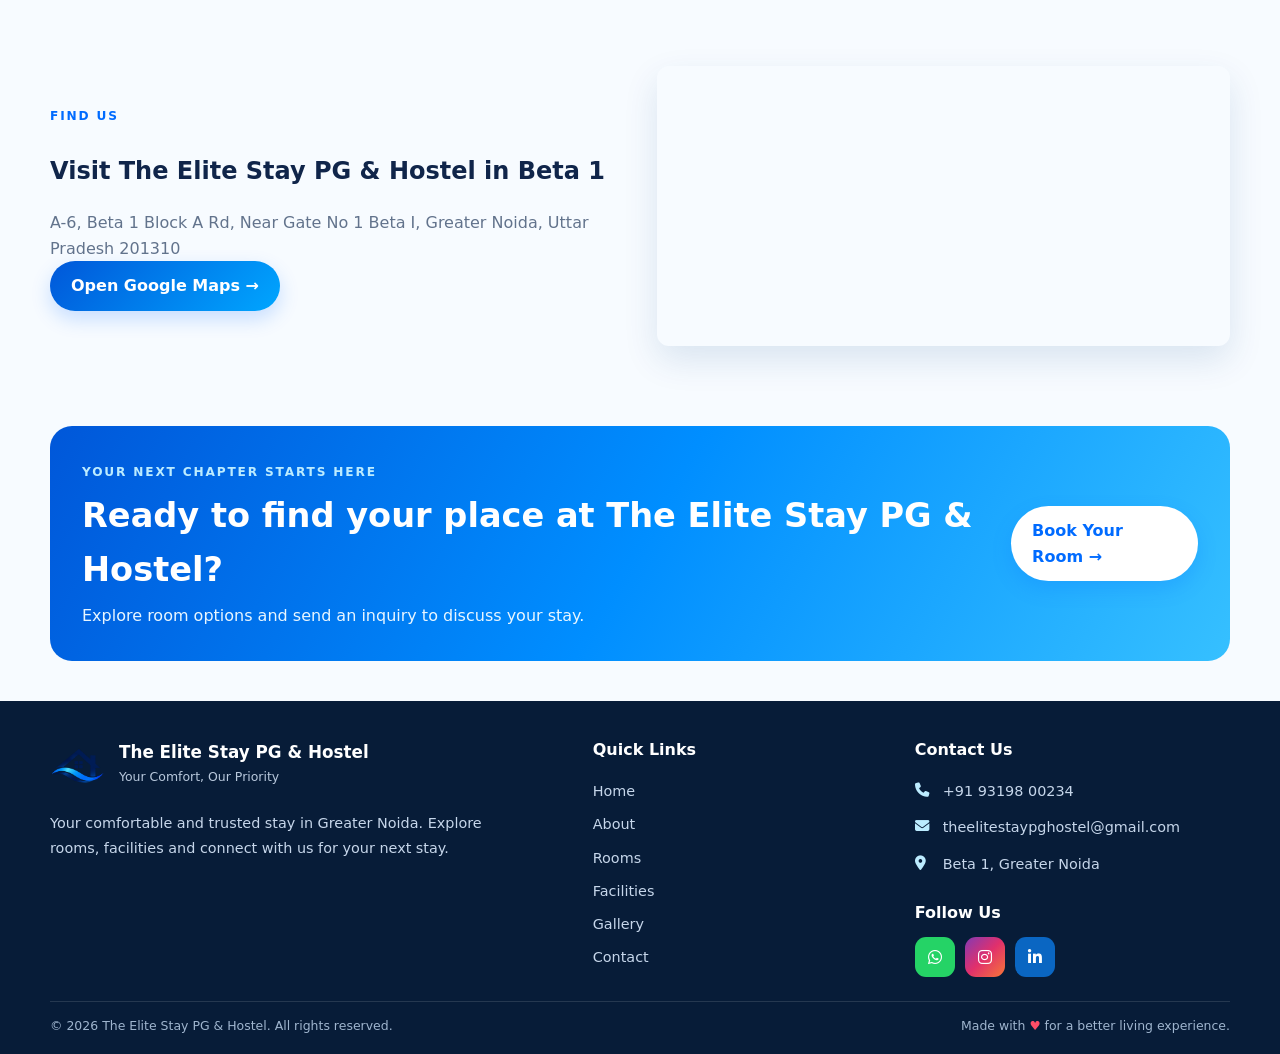
==== commit 2b2499c6: "Update Elite Stay website" ====
--- a/index.html
+++ b/index.html
@@ -36,7 +36,7 @@
                 <h1>Welcome to <span>The Elite Stay PG & Hostel</span></h1>
                 <p>More than a room, it’s a home. Explore comfortable room options, helpful amenities and a friendly
                     place to stay in Greater Noida.</p>
-                <div class="hero-actions"><a class="btn btn-light" href="contact.html#contact-form">▣ Book Your
+                <div class="hero-actions"><a class="btn btn-light" href="https://docs.google.com/forms/d/e/1FAIpQLSdJS4FL_7Egk9JB6NDUkHLVC7mzzREMZd3Gk2sWOfkp1ZcB3Q/viewform" target="_blank" rel="noopener noreferrer">▣ Book Your
                         Room</a><a class="btn btn-outline" href="rooms.html" style="border-color:#ffffff88">Explore
                         Rooms →</a></div>
                 <div class="hero-points"><span>✦ Comfortable Living</span><span>⌖ Greater Noida</span><span>♡ Friendly
--- a/css/style.css
+++ b/css/style.css
@@ -3719,6 +3719,7 @@
 .nearby-grid { display: grid; grid-template-columns: repeat(3, minmax(0, 1fr)); gap: 26px; }
 .nearby-card { background: #fff; border: 1px solid #e2e8f0; border-radius: 20px; padding: 26px 26px 20px; min-width: 0; min-height: 292px; display: flex; flex-direction: column; box-shadow: 0 5px 18px rgba(26, 56, 91, .045); transition: .2s ease; }
 .nearby-card:hover { transform: translateY(-2px); border-color: #a9d2ff; box-shadow: 0 12px 28px rgba(26, 56, 91, .09); }
+.nearby-card[hidden] { display: none !important; }
 .nearby-card-top { display: flex; align-items: flex-start; gap: 16px; min-width: 0; }
 .nearby-icon { flex: 0 0 56px; width: 56px; height: 56px; border-radius: 50%; display: grid; place-items: center; background: #eef6ff; color: #0b7bf3; font-size: 1.25rem; }
 .nearby-card[data-category="market"] .nearby-icon { color: #5149d9; background: #f0f1ff; }
@@ -3797,3 +3798,114 @@
 @media (max-width: 767px) {
   .menu-toggle { display: none !important; }
 }
+
+
+/* Requested mobile home room-card layout: exactly 2 cards per row. Desktop remains 3-up. */
+@media (max-width: 767px) {
+  .page-home .rooms-grid {
+    grid-template-columns: repeat(2, minmax(0, 1fr)) !important;
+    gap: 12px !important;
+  }
+  .page-home .rooms-grid .card-image {
+    height: 145px !important;
+  }
+}
+
+/* Requested mobile card alignment: keep nearby-card content in one consistent vertical sequence. */
+@media (max-width: 767px) {
+  .nearby-card {
+    display: grid;
+    grid-template-rows: minmax(68px, auto) minmax(34px, auto) minmax(46px, auto) auto;
+    align-content: stretch;
+  }
+  .nearby-card-top { min-height: 68px; }
+  .nearby-meta { min-height: 34px; align-content: flex-start; }
+  .nearby-description { min-height: 46px; }
+  .nearby-card-footer { margin-top: 0; align-self: end; }
+}
+
+/* Mobile filter reliability: keep category controls and search touchable above the card area. */
+.nearby-tabs, .nearby-search, .filters { position: relative; z-index: 5; }
+.nearby-tab, .filter-btn { touch-action: manipulation; pointer-events: auto; }
+.nearby-search input { touch-action: manipulation; pointer-events: auto; }
+
+/* Floating Instagram action — same family as the existing WhatsApp action. */
+.floating-instagram {
+  position: fixed;
+  right: 20px;
+  bottom: 130px;
+  z-index: 150;
+  display: flex;
+  align-items: center;
+  justify-content: center;
+  gap: 8px;
+  min-width: auto;
+  padding: 9px 15px;
+  border: 1px solid #b7d7ff;
+  border-radius: 999px;
+  background: linear-gradient(135deg, #006bff, #00a6ff);
+  color: #fff;
+  font-size: 14px;
+  font-weight: 700;
+  box-shadow: 0 6px 20px rgba(0,107,255,.22);
+  transition: transform .2s, box-shadow .2s;
+}
+.floating-instagram:hover {
+  transform: translateY(-3px);
+  box-shadow: 0 10px 25px rgba(0,107,255,.3);
+}
+.instagram-mark {
+  width: 25px;
+  height: 25px;
+  display: grid;
+  place-items: center;
+  background: #fff;
+  color: #006bff;
+  border-radius: 50%;
+  font-size: 17px;
+  flex-shrink: 0;
+}
+@media (max-width: 767px) {
+  .floating-instagram {
+    right: 12px;
+    bottom: calc(82px + env(safe-area-inset-bottom) + 62px);
+    width: 52px;
+    min-width: 52px;
+    height: 52px;
+    min-height: 52px;
+    padding: 0;
+    border-radius: 50%;
+    gap: 0;
+    z-index: 1900;
+  }
+  .floating-instagram > span:last-child { display: none; }
+  .instagram-mark {
+    width: 31px;
+    height: 31px;
+    font-size: 1.15rem;
+  }
+}
+@media (max-width: 380px) {
+  .floating-instagram { right: 9px; }
+}
+
+/* Monochrome mode - additive only; existing UI remains unchanged until toggled. */
+.monochrome-toggle {
+  display:inline-flex; align-items:center; gap:7px; justify-content:center;
+  min-height:40px; padding:9px 13px; border:1px solid #b7d7ff; border-radius:10px;
+  background:#fff; color:var(--blue); font:inherit; font-weight:700; cursor:pointer;
+  transition:.2s ease; white-space:nowrap;
+}
+.monochrome-toggle:hover { background:#f4f7fb; }
+.monochrome-toggle .mono-dot { width:9px; height:9px; border-radius:50%; background:currentColor; display:inline-block; }
+body.monochrome-mode {
+  --blue:#111; --blue2:#444; --navy:#171717; --ink:#111; --muted:#555;
+  --pale:#f1f1f1; --bg:#f7f7f7; --white:#fff; --footer:#111; --line:#d7d7d7;
+  filter:grayscale(1);
+}
+body.monochrome-mode .monochrome-toggle { background:#111; color:#fff; border-color:#111; }
+body.monochrome-mode .monochrome-toggle .mono-dot { background:#fff; }
+@media (max-width:767px){
+  .monochrome-toggle { min-height:42px; padding:9px 11px; border-radius:10px; }
+  .nav .monochrome-toggle { margin-left:6px; }
+}
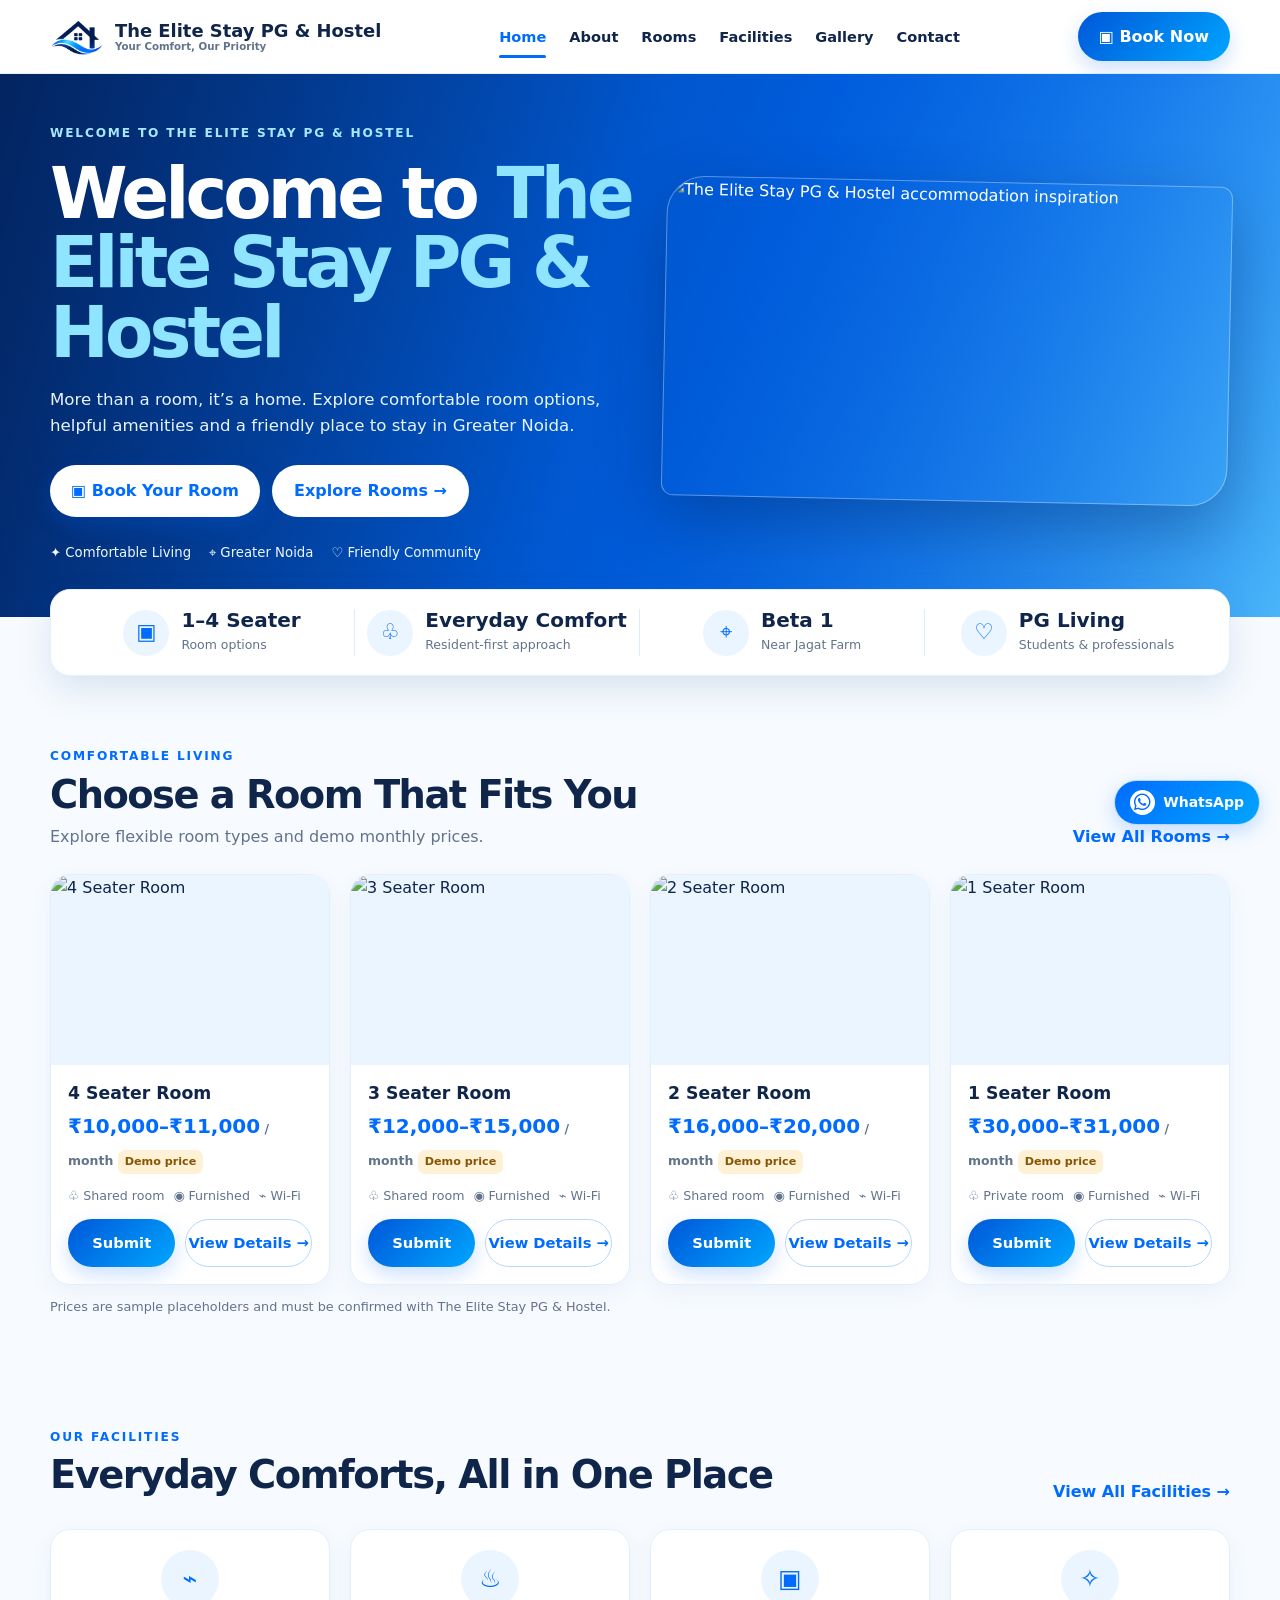
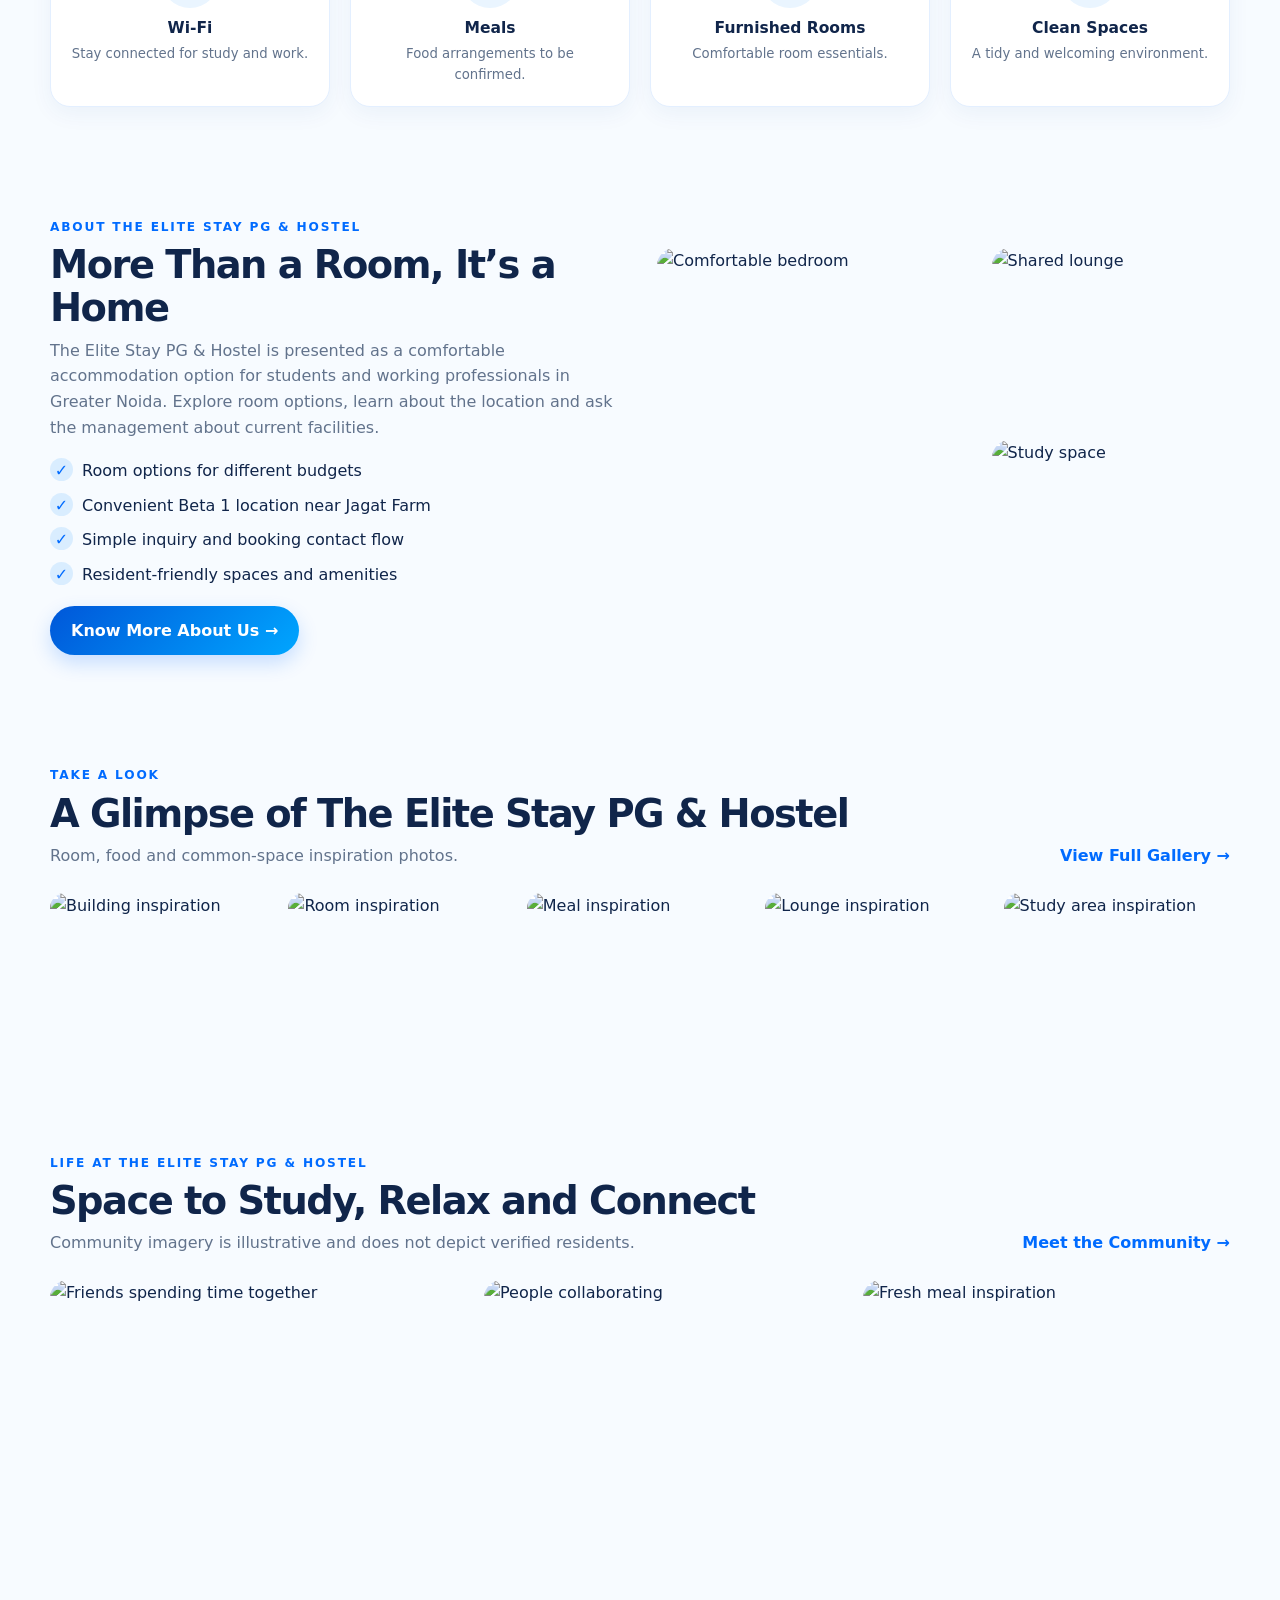
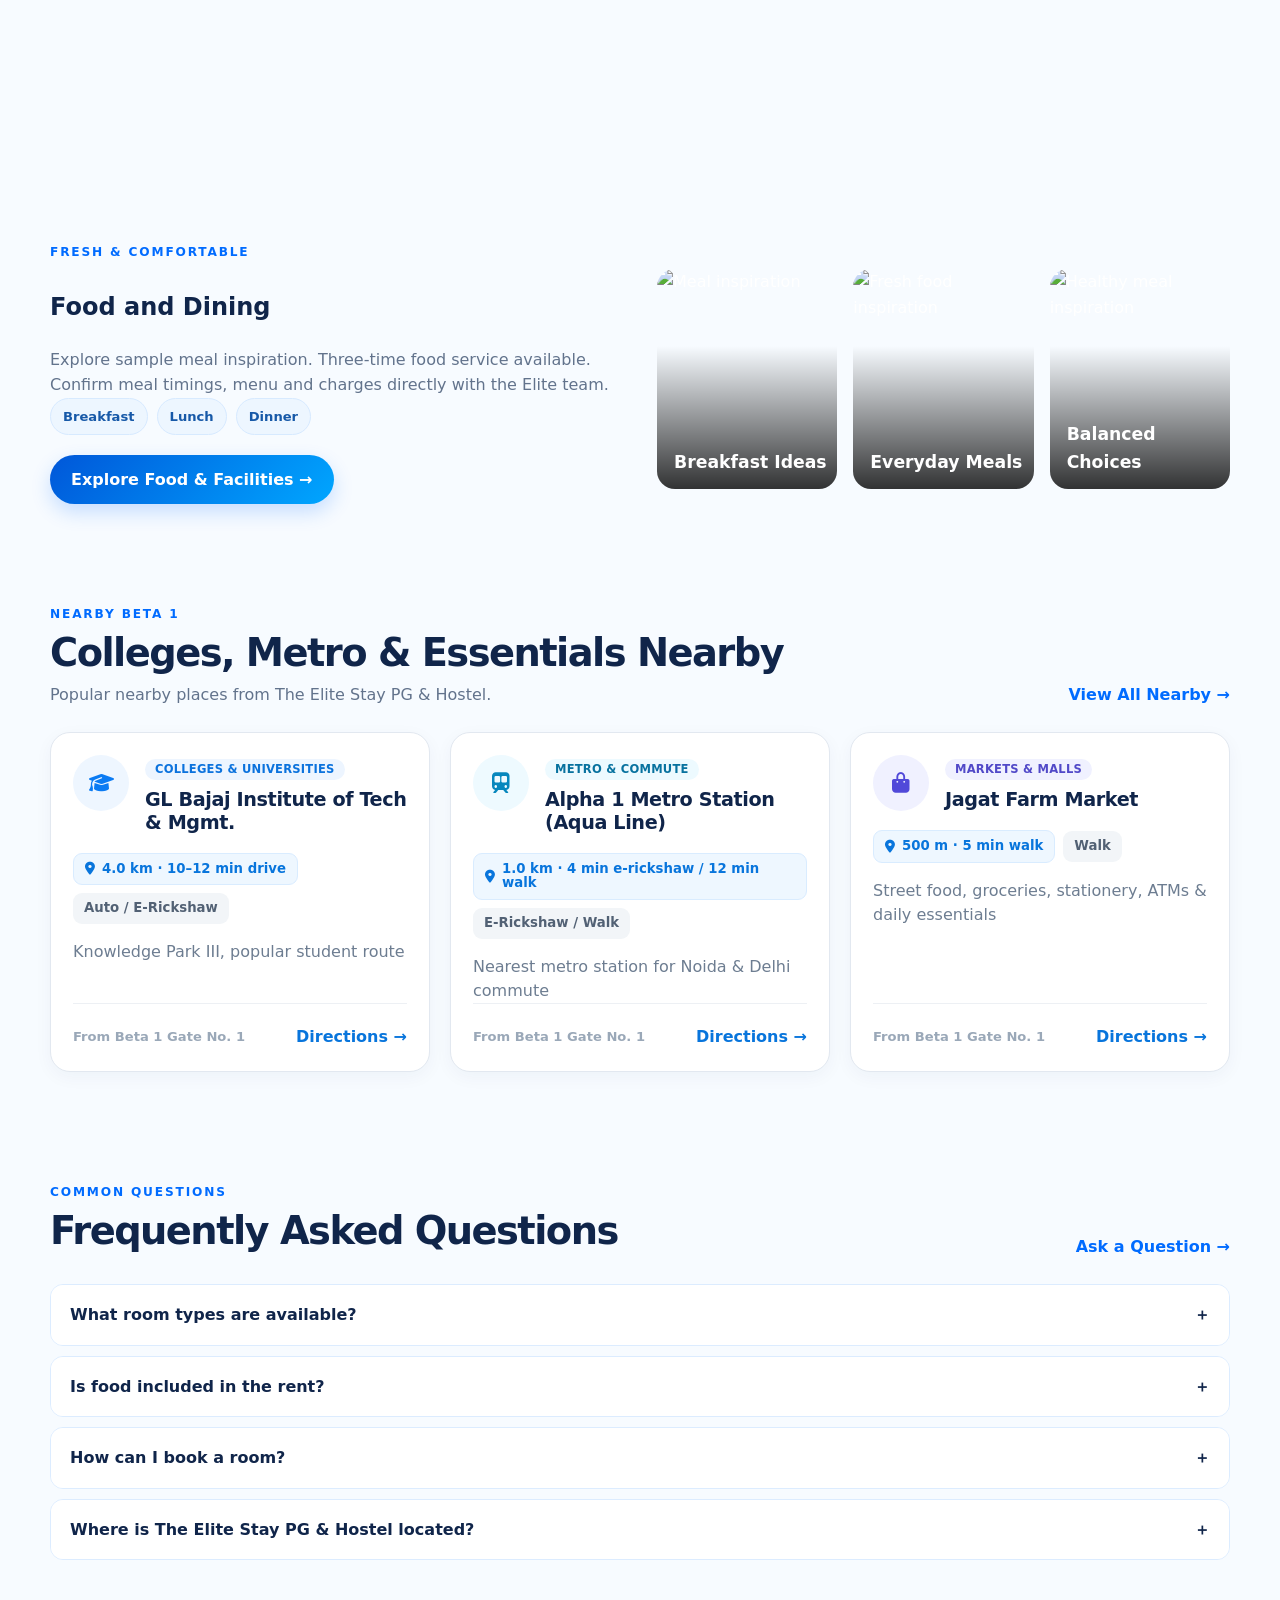
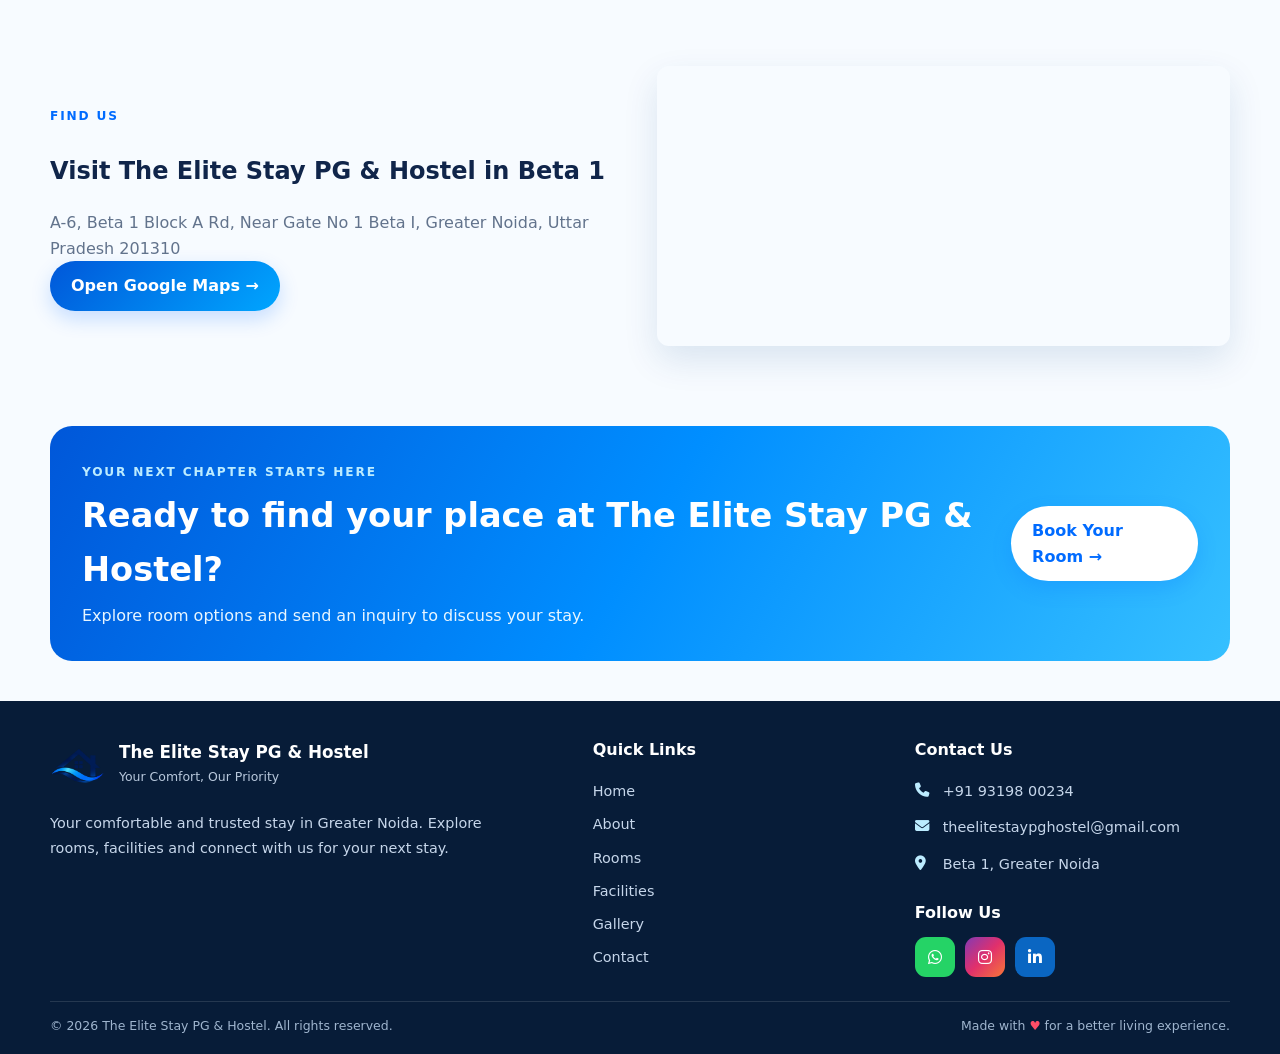
==== commit 5efdd433: "Update Elite Stay website" ====
--- a/index.html
+++ b/index.html
@@ -36,7 +36,7 @@
                 <h1>Welcome to <span>The Elite Stay PG & Hostel</span></h1>
                 <p>More than a room, it’s a home. Explore comfortable room options, helpful amenities and a friendly
                     place to stay in Greater Noida.</p>
-                <div class="hero-actions"><a class="btn btn-light" href="https://docs.google.com/forms/d/e/1FAIpQLSdJS4FL_7Egk9JB6NDUkHLVC7mzzREMZd3Gk2sWOfkp1ZcB3Q/viewform" target="_blank" rel="noopener noreferrer">▣ Book Your
+                <div class="hero-actions"><a class="btn btn-light" href="contact.html#contact-form">▣ Book Your
                         Room</a><a class="btn btn-outline" href="rooms.html" style="border-color:#ffffff88">Explore
                         Rooms →</a></div>
                 <div class="hero-points"><span>✦ Comfortable Living</span><span>⌖ Greater Noida</span><span>♡ Friendly
--- a/css/style.css
+++ b/css/style.css
@@ -3719,7 +3719,6 @@
 .nearby-grid { display: grid; grid-template-columns: repeat(3, minmax(0, 1fr)); gap: 26px; }
 .nearby-card { background: #fff; border: 1px solid #e2e8f0; border-radius: 20px; padding: 26px 26px 20px; min-width: 0; min-height: 292px; display: flex; flex-direction: column; box-shadow: 0 5px 18px rgba(26, 56, 91, .045); transition: .2s ease; }
 .nearby-card:hover { transform: translateY(-2px); border-color: #a9d2ff; box-shadow: 0 12px 28px rgba(26, 56, 91, .09); }
-.nearby-card[hidden] { display: none !important; }
 .nearby-card-top { display: flex; align-items: flex-start; gap: 16px; min-width: 0; }
 .nearby-icon { flex: 0 0 56px; width: 56px; height: 56px; border-radius: 50%; display: grid; place-items: center; background: #eef6ff; color: #0b7bf3; font-size: 1.25rem; }
 .nearby-card[data-category="market"] .nearby-icon { color: #5149d9; background: #f0f1ff; }
@@ -3798,114 +3797,3 @@
 @media (max-width: 767px) {
   .menu-toggle { display: none !important; }
 }
-
-
-/* Requested mobile home room-card layout: exactly 2 cards per row. Desktop remains 3-up. */
-@media (max-width: 767px) {
-  .page-home .rooms-grid {
-    grid-template-columns: repeat(2, minmax(0, 1fr)) !important;
-    gap: 12px !important;
-  }
-  .page-home .rooms-grid .card-image {
-    height: 145px !important;
-  }
-}
-
-/* Requested mobile card alignment: keep nearby-card content in one consistent vertical sequence. */
-@media (max-width: 767px) {
-  .nearby-card {
-    display: grid;
-    grid-template-rows: minmax(68px, auto) minmax(34px, auto) minmax(46px, auto) auto;
-    align-content: stretch;
-  }
-  .nearby-card-top { min-height: 68px; }
-  .nearby-meta { min-height: 34px; align-content: flex-start; }
-  .nearby-description { min-height: 46px; }
-  .nearby-card-footer { margin-top: 0; align-self: end; }
-}
-
-/* Mobile filter reliability: keep category controls and search touchable above the card area. */
-.nearby-tabs, .nearby-search, .filters { position: relative; z-index: 5; }
-.nearby-tab, .filter-btn { touch-action: manipulation; pointer-events: auto; }
-.nearby-search input { touch-action: manipulation; pointer-events: auto; }
-
-/* Floating Instagram action — same family as the existing WhatsApp action. */
-.floating-instagram {
-  position: fixed;
-  right: 20px;
-  bottom: 130px;
-  z-index: 150;
-  display: flex;
-  align-items: center;
-  justify-content: center;
-  gap: 8px;
-  min-width: auto;
-  padding: 9px 15px;
-  border: 1px solid #b7d7ff;
-  border-radius: 999px;
-  background: linear-gradient(135deg, #006bff, #00a6ff);
-  color: #fff;
-  font-size: 14px;
-  font-weight: 700;
-  box-shadow: 0 6px 20px rgba(0,107,255,.22);
-  transition: transform .2s, box-shadow .2s;
-}
-.floating-instagram:hover {
-  transform: translateY(-3px);
-  box-shadow: 0 10px 25px rgba(0,107,255,.3);
-}
-.instagram-mark {
-  width: 25px;
-  height: 25px;
-  display: grid;
-  place-items: center;
-  background: #fff;
-  color: #006bff;
-  border-radius: 50%;
-  font-size: 17px;
-  flex-shrink: 0;
-}
-@media (max-width: 767px) {
-  .floating-instagram {
-    right: 12px;
-    bottom: calc(82px + env(safe-area-inset-bottom) + 62px);
-    width: 52px;
-    min-width: 52px;
-    height: 52px;
-    min-height: 52px;
-    padding: 0;
-    border-radius: 50%;
-    gap: 0;
-    z-index: 1900;
-  }
-  .floating-instagram > span:last-child { display: none; }
-  .instagram-mark {
-    width: 31px;
-    height: 31px;
-    font-size: 1.15rem;
-  }
-}
-@media (max-width: 380px) {
-  .floating-instagram { right: 9px; }
-}
-
-/* Monochrome mode - additive only; existing UI remains unchanged until toggled. */
-.monochrome-toggle {
-  display:inline-flex; align-items:center; gap:7px; justify-content:center;
-  min-height:40px; padding:9px 13px; border:1px solid #b7d7ff; border-radius:10px;
-  background:#fff; color:var(--blue); font:inherit; font-weight:700; cursor:pointer;
-  transition:.2s ease; white-space:nowrap;
-}
-.monochrome-toggle:hover { background:#f4f7fb; }
-.monochrome-toggle .mono-dot { width:9px; height:9px; border-radius:50%; background:currentColor; display:inline-block; }
-body.monochrome-mode {
-  --blue:#111; --blue2:#444; --navy:#171717; --ink:#111; --muted:#555;
-  --pale:#f1f1f1; --bg:#f7f7f7; --white:#fff; --footer:#111; --line:#d7d7d7;
-  filter:grayscale(1);
-}
-body.monochrome-mode .monochrome-toggle { background:#111; color:#fff; border-color:#111; }
-body.monochrome-mode .monochrome-toggle .mono-dot { background:#fff; }
-@media (max-width:767px){
-  .monochrome-toggle { min-height:42px; padding:9px 11px; border-radius:10px; }
-  .nav .monochrome-toggle { margin-left:6px; }
-}
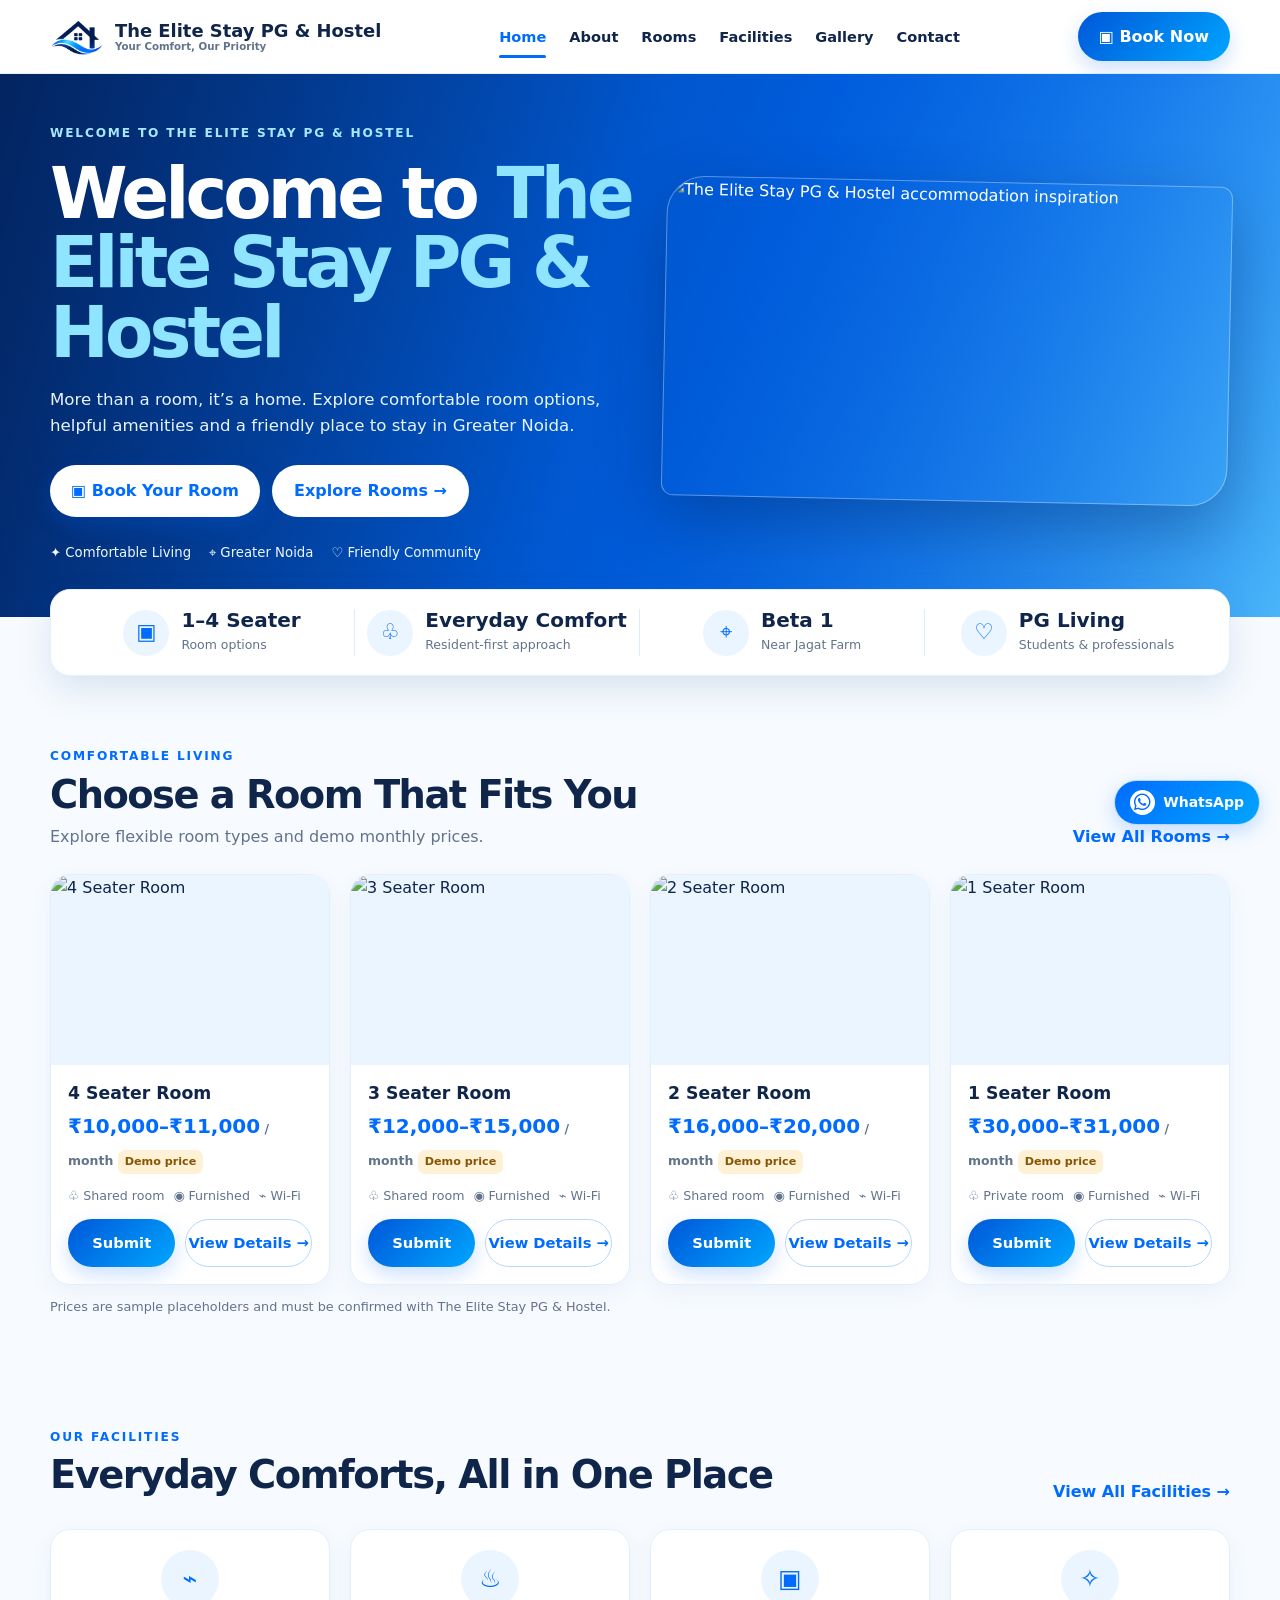
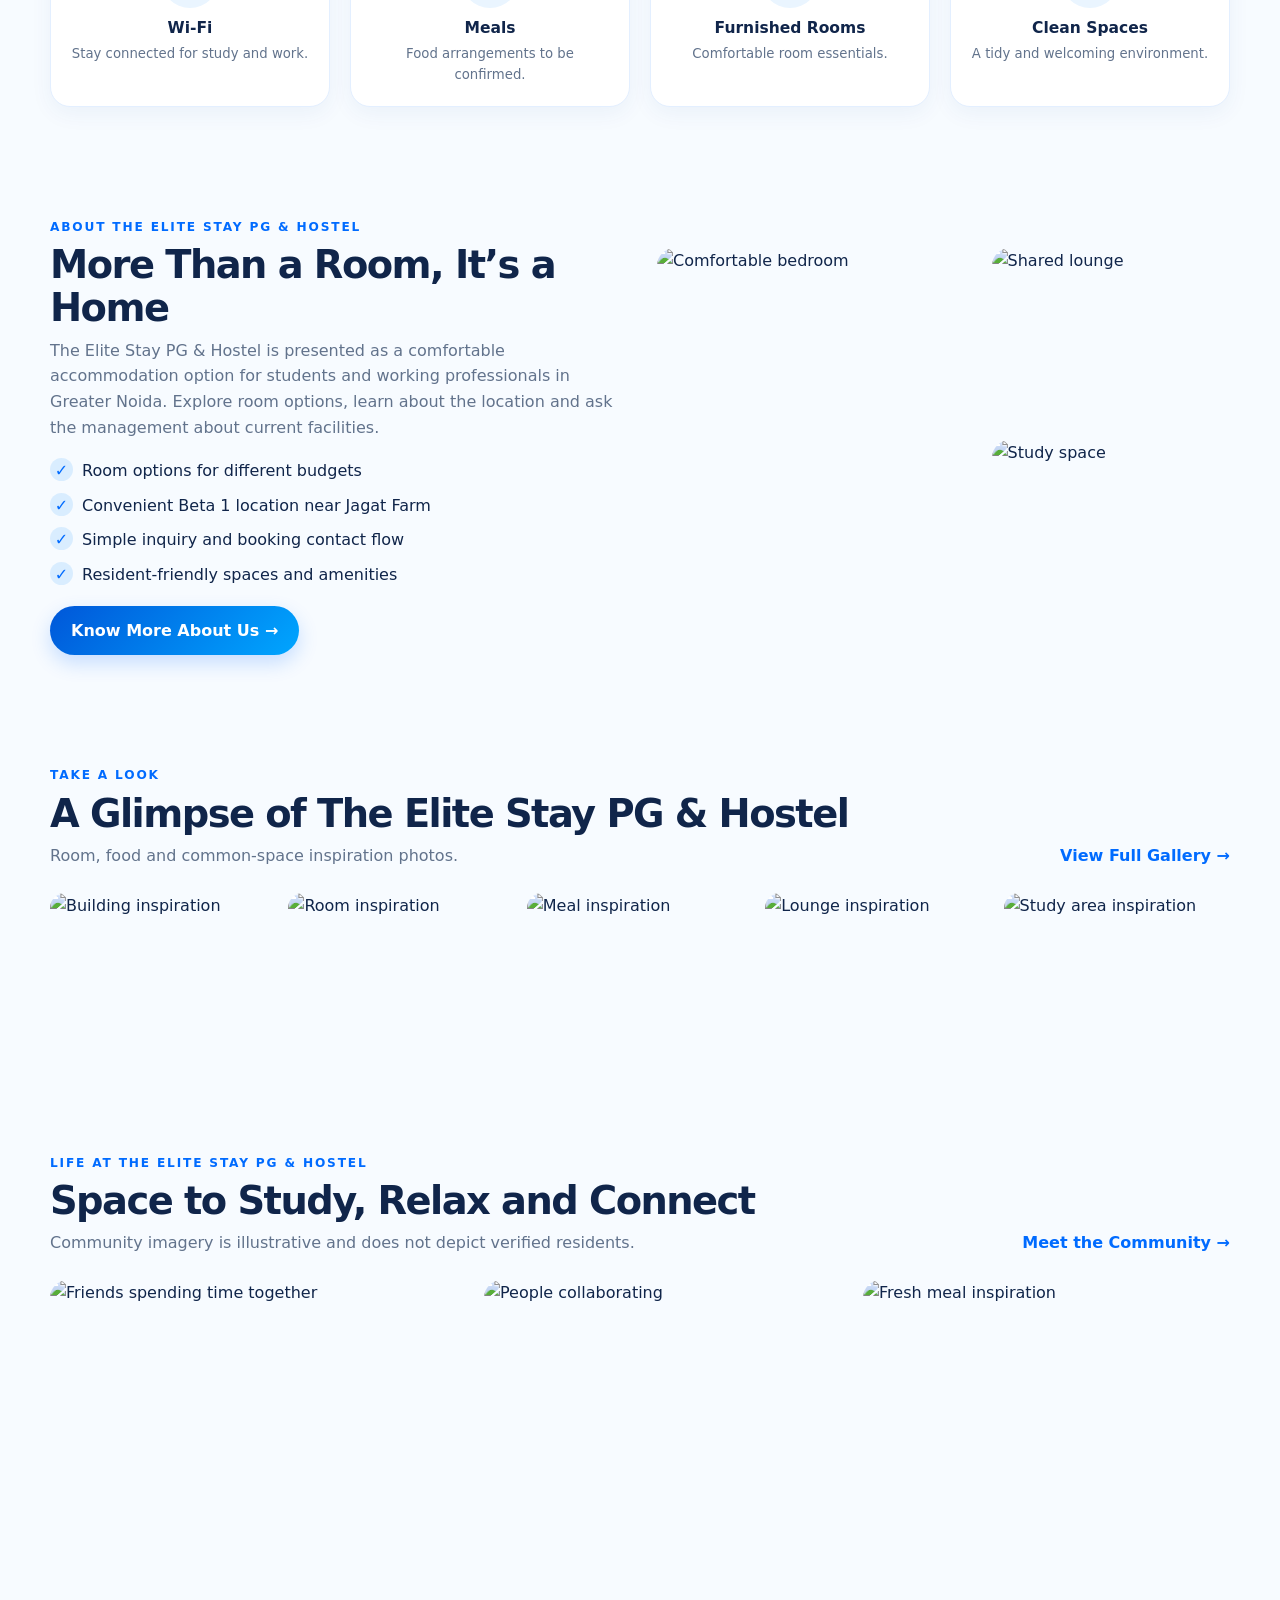
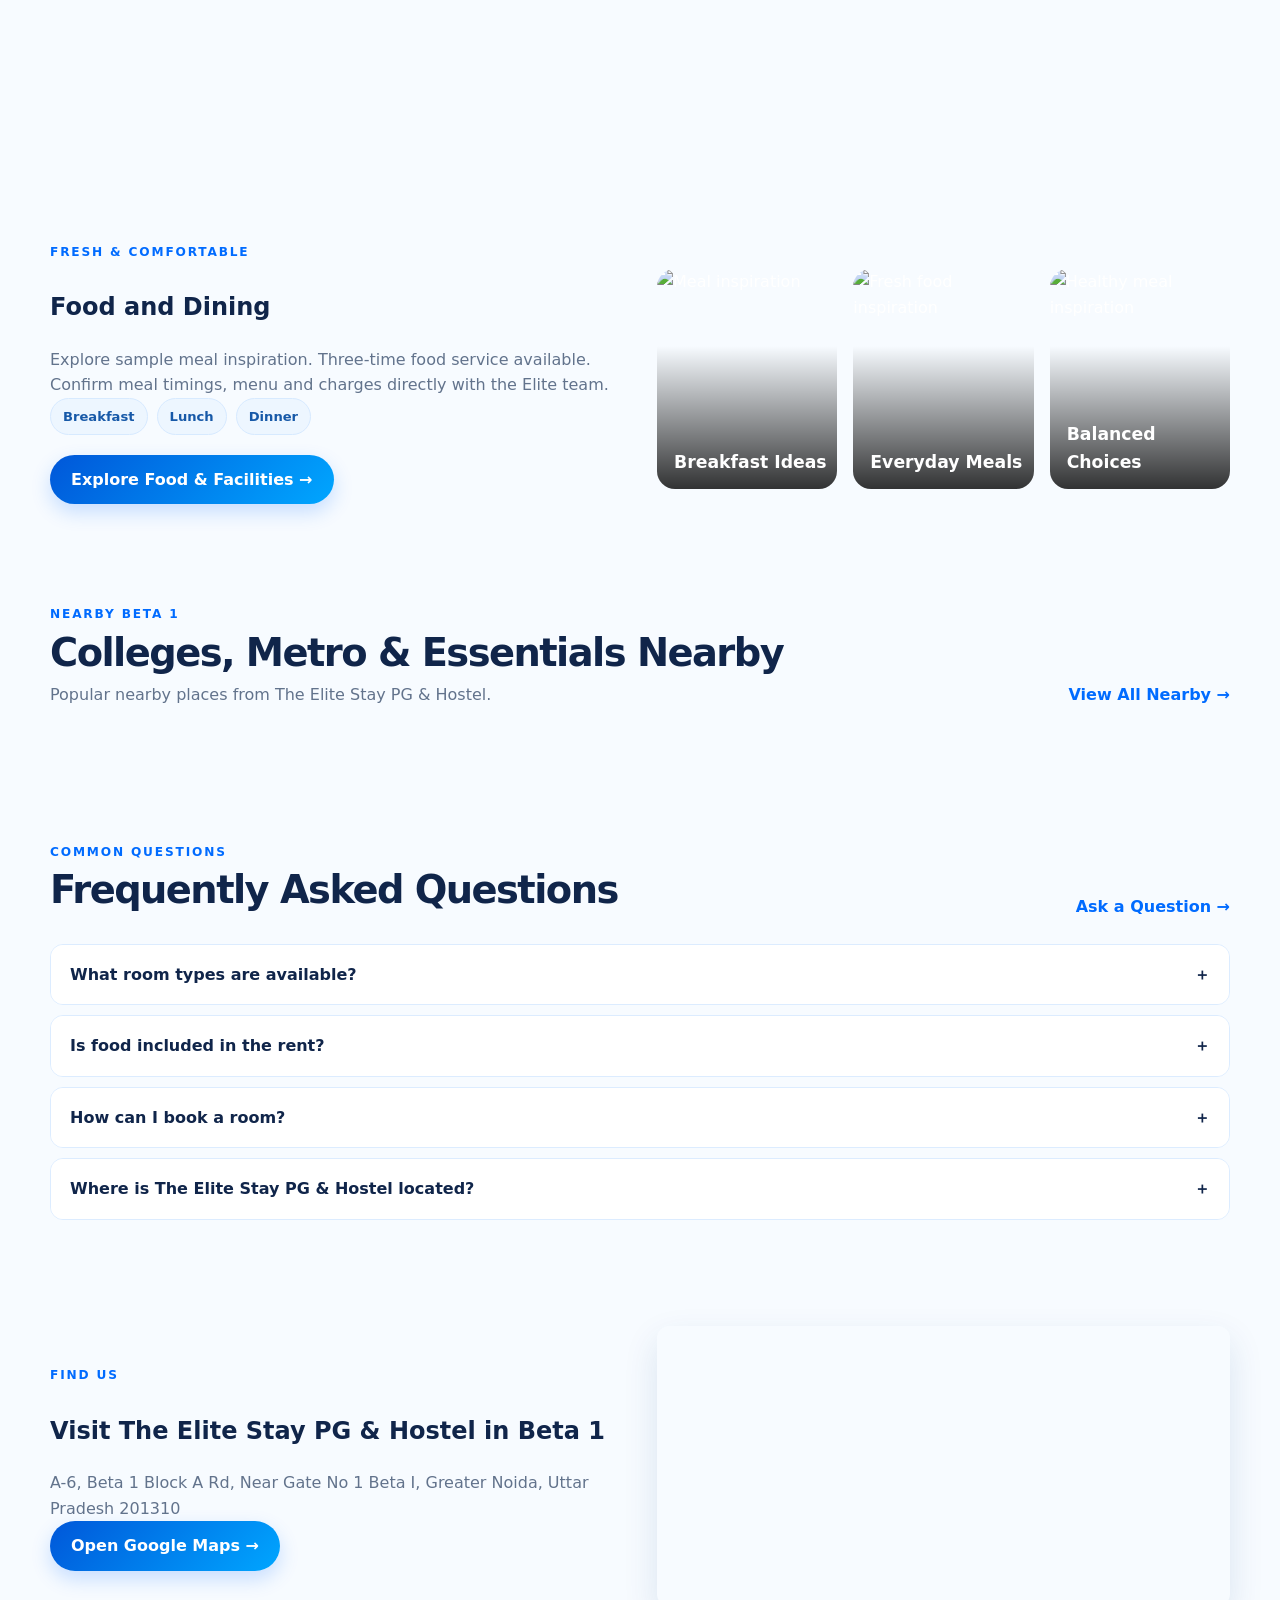
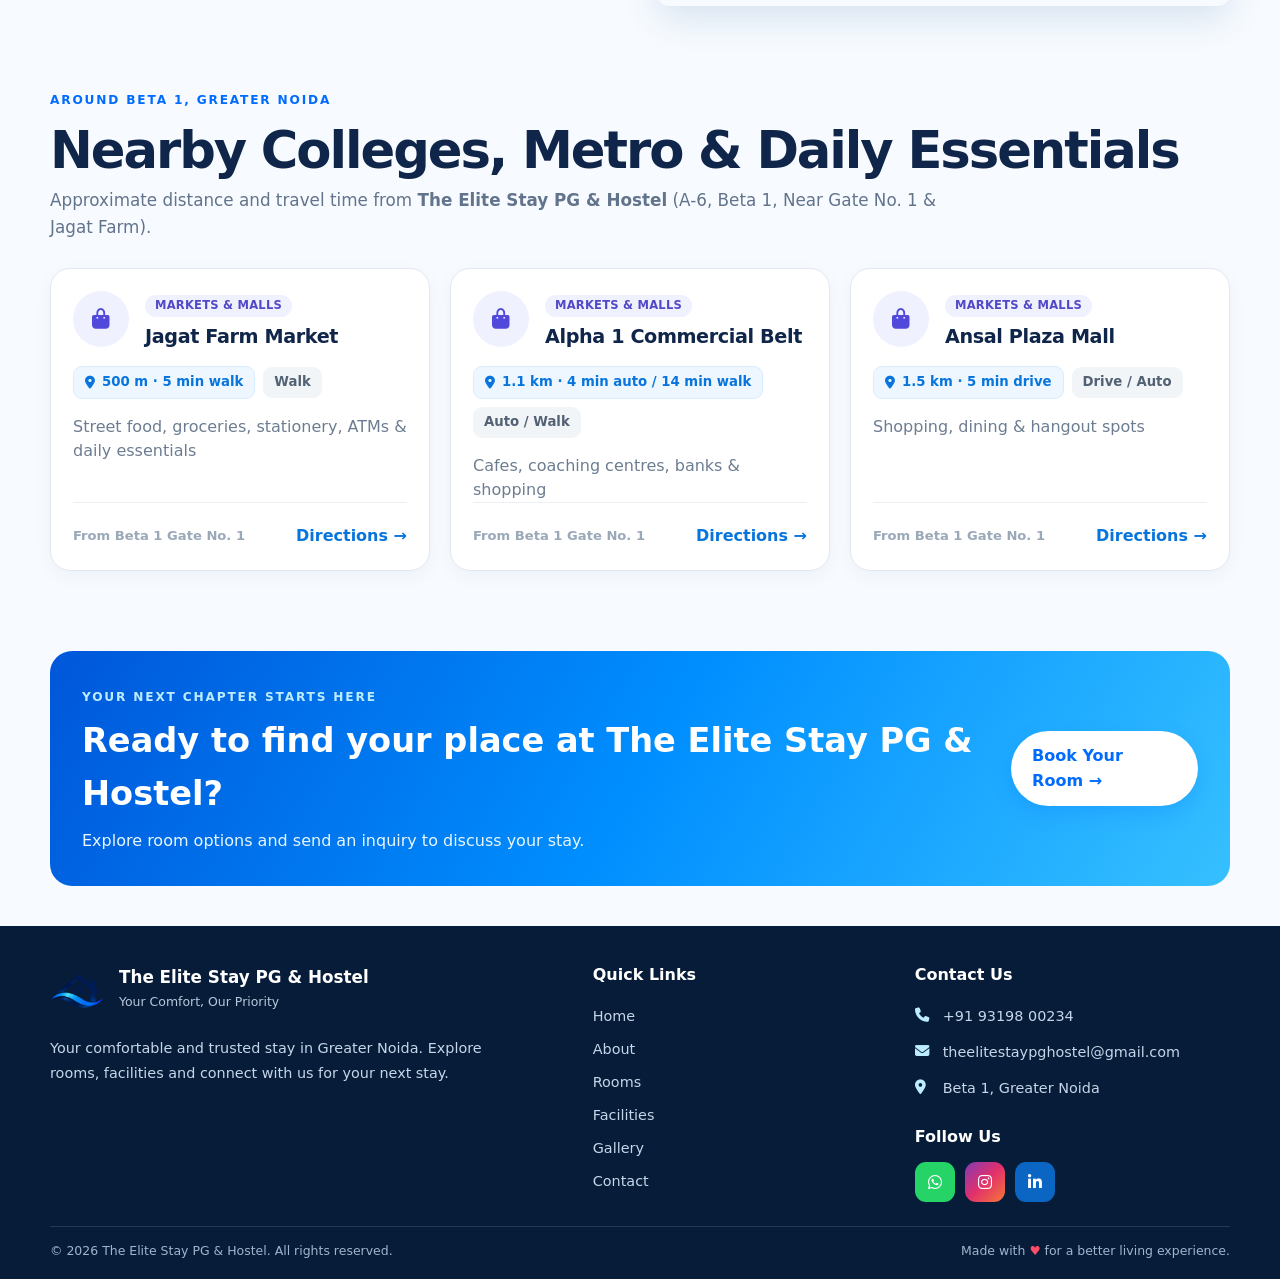
==== commit 6f254cf8: "Update Elite Stay website" ====
--- a/index.html
+++ b/index.html
@@ -307,6 +307,46 @@
                 <p class="muted">A-6, Beta 1 Block A Rd, Near Gate No 1  Beta I, Greater Noida, Uttar Pradesh 201310</p><a class="btn"
                     data-directions target="_blank" rel="noopener" href="#">Open Google Maps →</a>
             </div><iframe class="map-frame" title="Map to The Elite Stay PG & Hostel" data-map loading="lazy" src=""></iframe>
+        </div>
+    </section>
+    <section class="section-sm nearby-home-reference-section">
+        <div class="container">
+            <div class="nearby-hero-head">
+                <div>
+                    <span class="eyebrow">AROUND BETA 1, GREATER NOIDA</span>
+                    <h2>Nearby Colleges, Metro &amp; Daily Essentials</h2>
+                    <p class="muted">Approximate distance and travel time from <strong>The Elite Stay PG &amp; Hostel</strong> (A-6, Beta 1, Near Gate No. 1 &amp; Jagat Farm).</p>
+                </div>
+            </div>
+            <div class="nearby-grid nearby-home-reference-grid">
+                <article class="nearby-card" data-category="market">
+                    <div class="nearby-card-top">
+                        <div class="nearby-icon"><i class="fa-solid fa-bag-shopping" aria-hidden="true"></i></div>
+                        <div class="nearby-card-main"><span class="nearby-category">Markets &amp; Malls</span><h3>Jagat Farm Market</h3></div>
+                    </div>
+                    <div class="nearby-meta"><span class="nearby-distance"><i class="fa-solid fa-location-dot" aria-hidden="true"></i>500 m · 5 min walk</span><span class="nearby-mode">Walk</span></div>
+                    <p class="nearby-description">Street food, groceries, stationery, ATMs &amp; daily essentials</p>
+                    <div class="nearby-card-footer"><span class="nearby-origin">From Beta 1 Gate No. 1</span><a class="nearby-directions" href="https://www.google.com/maps/dir/?api=1&amp;origin=The%20Elite%20Stay%20PG%20%26%20Hostel%2C%20A-6%2C%20Beta%201%2C%20Greater%20Noida&amp;destination=Jagat%20Farm%20Market%2C%20Greater%20Noida%2C%20Uttar%20Pradesh" target="_blank" rel="noopener noreferrer">Directions →</a></div>
+                </article>
+                <article class="nearby-card" data-category="market">
+                    <div class="nearby-card-top">
+                        <div class="nearby-icon"><i class="fa-solid fa-bag-shopping" aria-hidden="true"></i></div>
+                        <div class="nearby-card-main"><span class="nearby-category">Markets &amp; Malls</span><h3>Alpha 1 Commercial Belt</h3></div>
+                    </div>
+                    <div class="nearby-meta"><span class="nearby-distance"><i class="fa-solid fa-location-dot" aria-hidden="true"></i>1.1 km · 4 min auto / 14 min walk</span><span class="nearby-mode">Auto / Walk</span></div>
+                    <p class="nearby-description">Cafes, coaching centres, banks &amp; shopping</p>
+                    <div class="nearby-card-footer"><span class="nearby-origin">From Beta 1 Gate No. 1</span><a class="nearby-directions" href="https://www.google.com/maps/dir/?api=1&amp;origin=The%20Elite%20Stay%20PG%20%26%20Hostel%2C%20A-6%2C%20Beta%201%2C%20Greater%20Noida&amp;destination=Alpha%201%20Commercial%20Belt%2C%20Greater%20Noida%2C%20Uttar%20Pradesh" target="_blank" rel="noopener noreferrer">Directions →</a></div>
+                </article>
+                <article class="nearby-card" data-category="market">
+                    <div class="nearby-card-top">
+                        <div class="nearby-icon"><i class="fa-solid fa-bag-shopping" aria-hidden="true"></i></div>
+                        <div class="nearby-card-main"><span class="nearby-category">Markets &amp; Malls</span><h3>Ansal Plaza Mall</h3></div>
+                    </div>
+                    <div class="nearby-meta"><span class="nearby-distance"><i class="fa-solid fa-location-dot" aria-hidden="true"></i>1.5 km · 5 min drive</span><span class="nearby-mode">Drive / Auto</span></div>
+                    <p class="nearby-description">Shopping, dining &amp; hangout spots</p>
+                    <div class="nearby-card-footer"><span class="nearby-origin">From Beta 1 Gate No. 1</span><a class="nearby-directions" href="https://www.google.com/maps/dir/?api=1&amp;origin=The%20Elite%20Stay%20PG%20%26%20Hostel%2C%20A-6%2C%20Beta%201%2C%20Greater%20Noida&amp;destination=Ansal%20Plaza%20Mall%2C%20Greater%20Noida%2C%20Uttar%20Pradesh" target="_blank" rel="noopener noreferrer">Directions →</a></div>
+                </article>
+            </div>
         </div>
     </section>
     <section class="section-sm">
--- a/css/style.css
+++ b/css/style.css
@@ -3719,6 +3719,7 @@
 .nearby-grid { display: grid; grid-template-columns: repeat(3, minmax(0, 1fr)); gap: 26px; }
 .nearby-card { background: #fff; border: 1px solid #e2e8f0; border-radius: 20px; padding: 26px 26px 20px; min-width: 0; min-height: 292px; display: flex; flex-direction: column; box-shadow: 0 5px 18px rgba(26, 56, 91, .045); transition: .2s ease; }
 .nearby-card:hover { transform: translateY(-2px); border-color: #a9d2ff; box-shadow: 0 12px 28px rgba(26, 56, 91, .09); }
+.nearby-card[hidden] { display: none !important; }
 .nearby-card-top { display: flex; align-items: flex-start; gap: 16px; min-width: 0; }
 .nearby-icon { flex: 0 0 56px; width: 56px; height: 56px; border-radius: 50%; display: grid; place-items: center; background: #eef6ff; color: #0b7bf3; font-size: 1.25rem; }
 .nearby-card[data-category="market"] .nearby-icon { color: #5149d9; background: #f0f1ff; }
@@ -3797,3 +3798,24 @@
 @media (max-width: 767px) {
   .menu-toggle { display: none !important; }
 }
+
+/* Home page: three nearby reference cards below the map. */
+.nearby-home-reference-grid { grid-template-columns: repeat(3, minmax(0, 1fr)); gap: 20px; }
+.nearby-home-reference-grid .nearby-card { min-height: 265px; padding: 22px; }
+@media(max-width:980px) {
+  .nearby-home-reference-grid { grid-template-columns: repeat(2, minmax(0, 1fr)); }
+}
+@media(max-width:760px) {
+  .nearby-home-reference-section .nearby-hero-head h2 { font-size: clamp(1.8rem, 8vw, 2.5rem); }
+  .nearby-home-reference-section .nearby-hero-head p { font-size: .93rem; }
+  .nearby-home-reference-grid { grid-template-columns: repeat(2, minmax(0, 1fr)); gap: 12px; }
+  .nearby-home-reference-grid .nearby-card { min-height: 0; padding: 14px; border-radius: 15px; }
+}
+@media(max-width:480px) {
+  .nearby-home-reference-grid { grid-template-columns: repeat(2, minmax(0, 1fr)) !important; }
+  .nearby-home-reference-grid .nearby-card h3 { font-size: .78rem; }
+  .nearby-home-reference-grid .nearby-description { font-size: .66rem; }
+  .nearby-home-reference-grid .nearby-distance, .nearby-home-reference-grid .nearby-mode { font-size: .57rem; }
+  .nearby-home-reference-grid .nearby-origin { font-size: .52rem; }
+  .nearby-home-reference-grid .nearby-directions { font-size: .61rem; }
+}
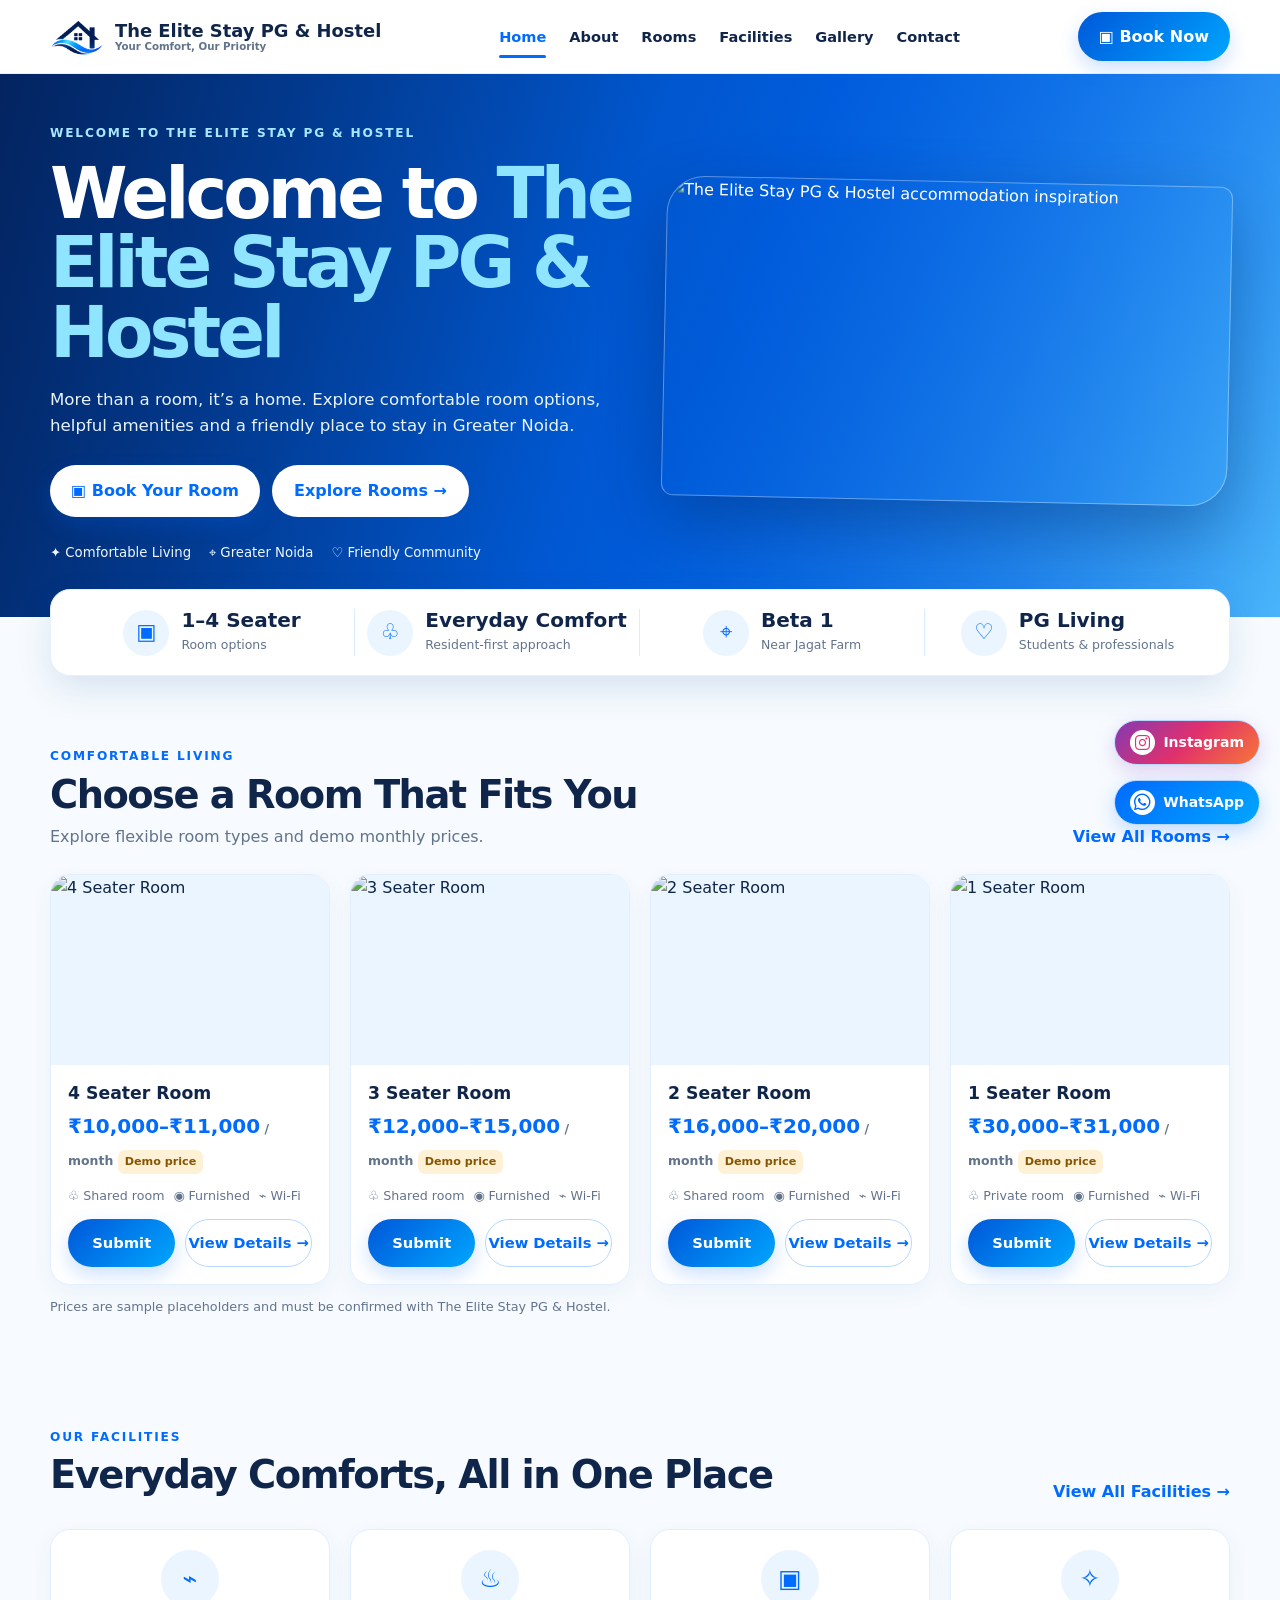
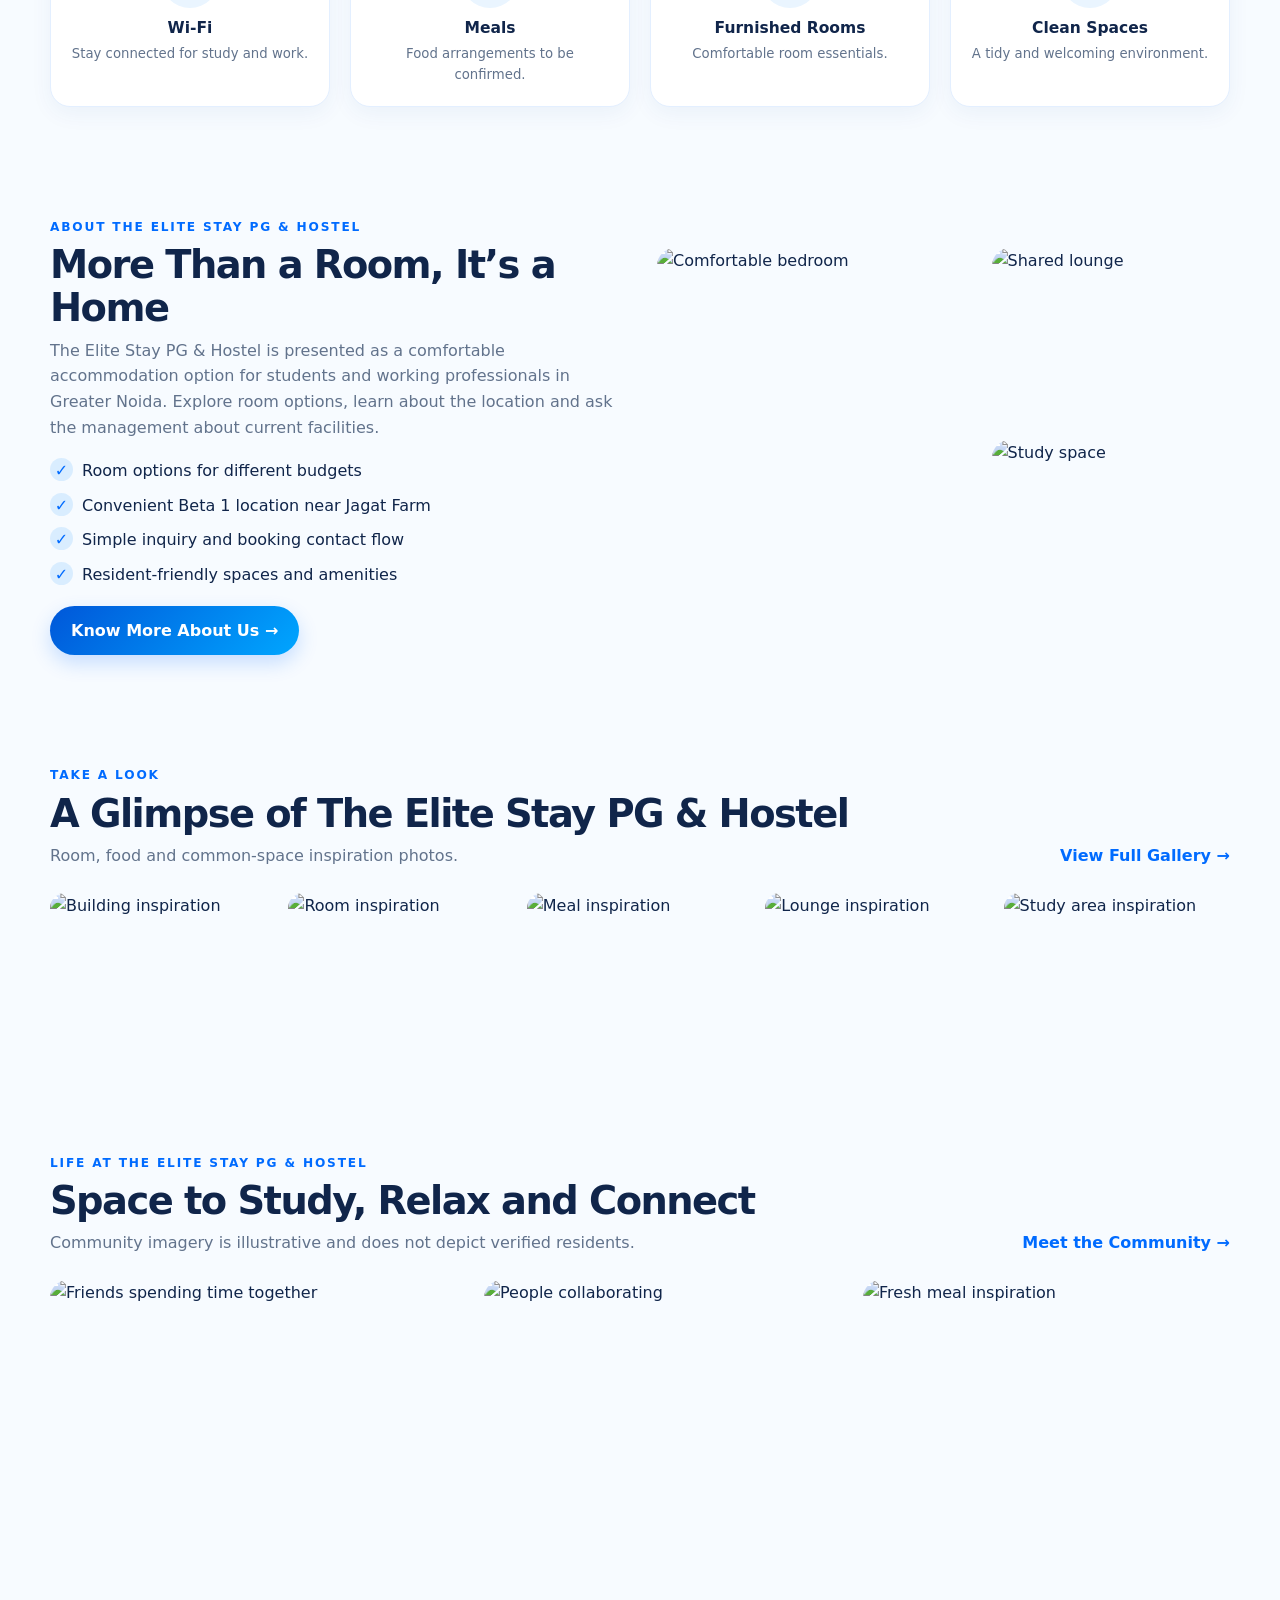
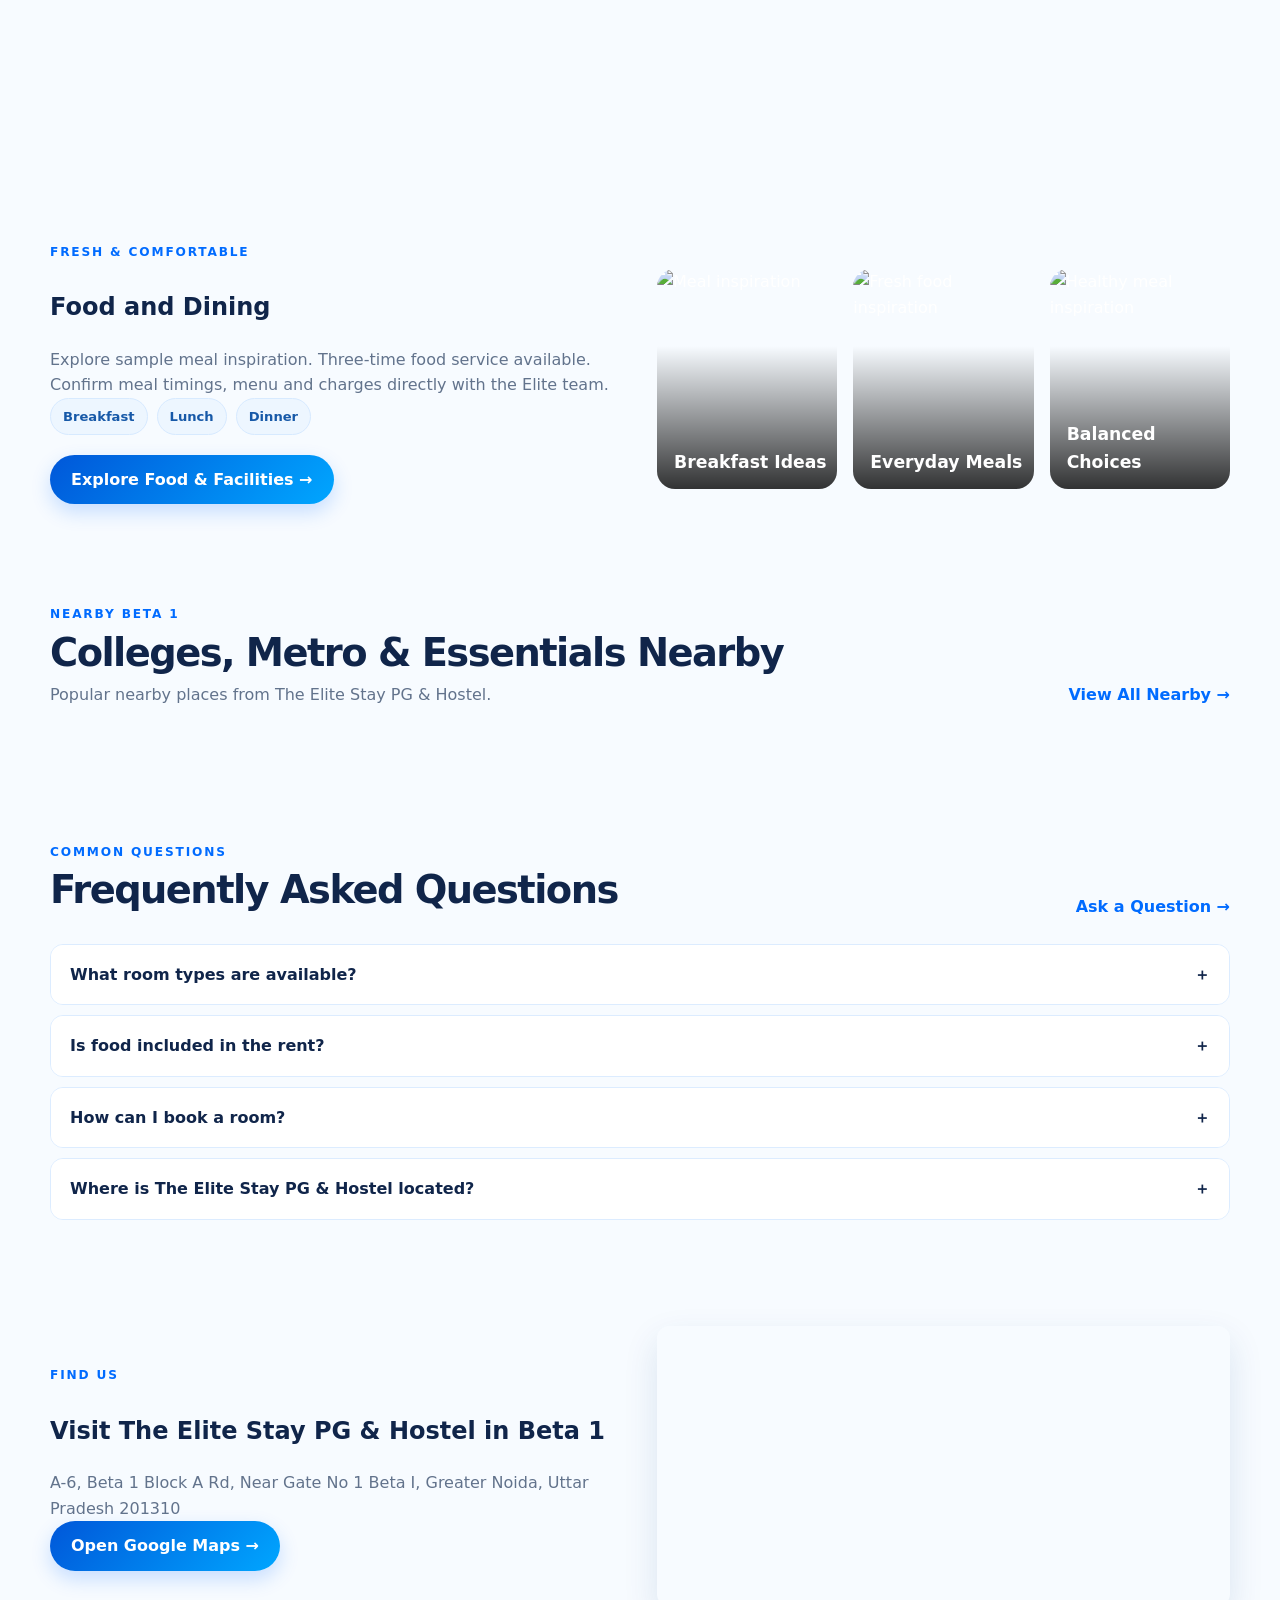
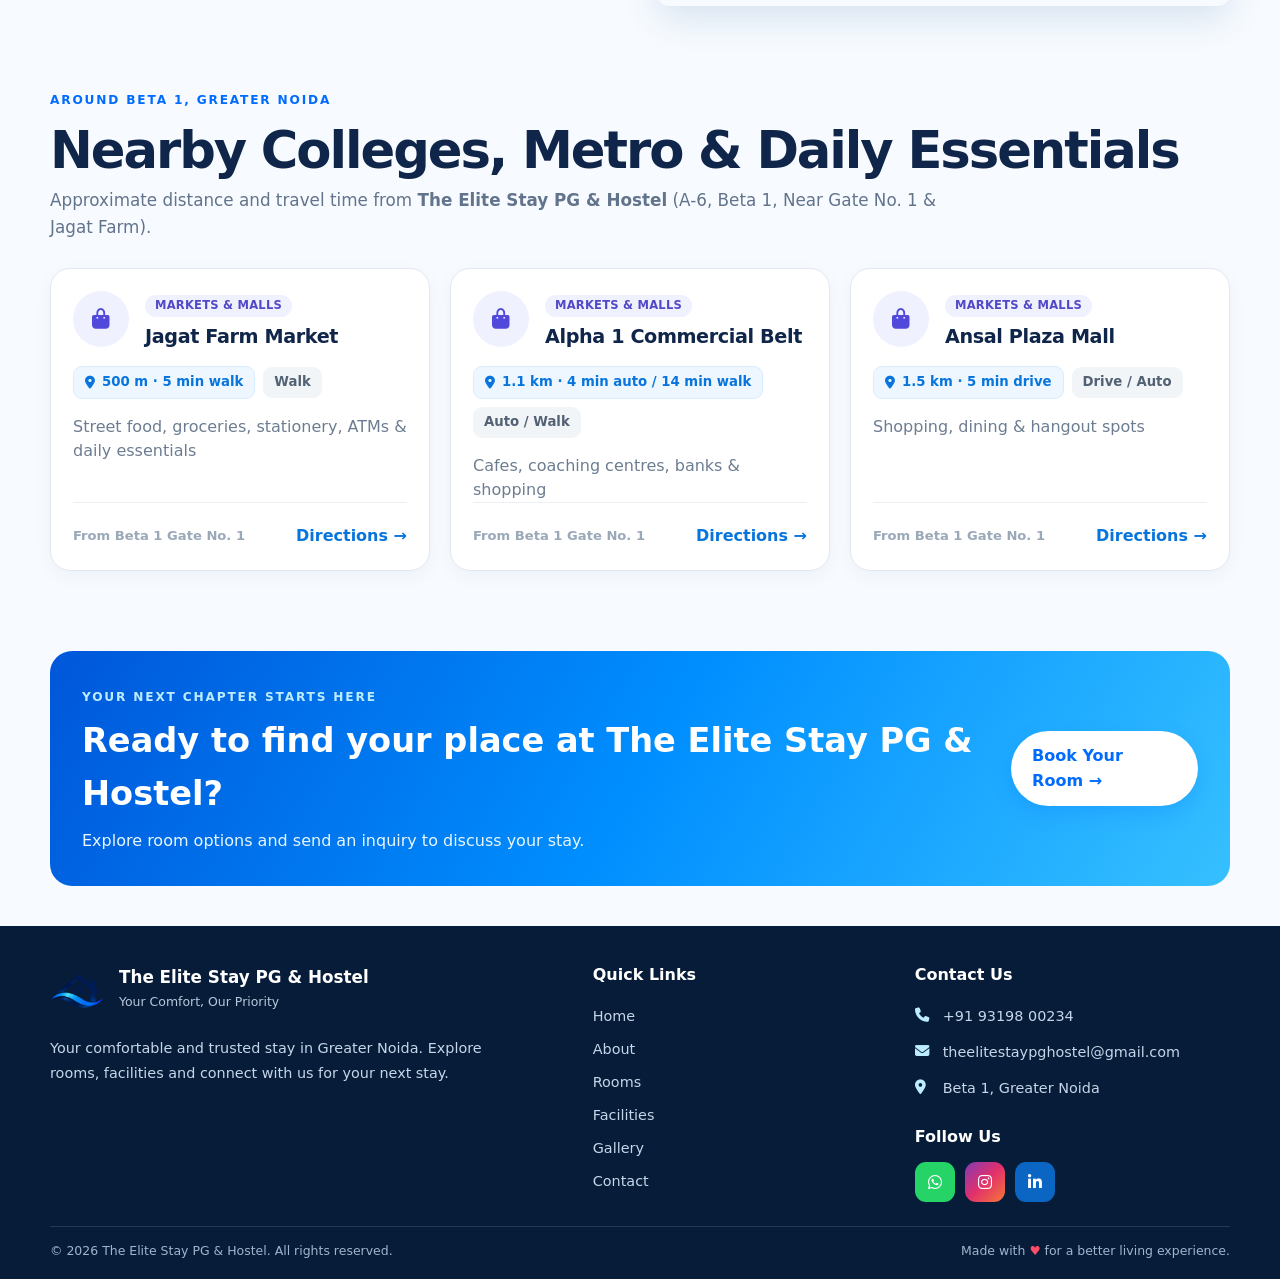
==== commit 689bf202: "Update Elite Stay website" ====
--- a/index.html
+++ b/index.html
@@ -371,6 +371,13 @@
         <i class="fa-brands fa-whatsapp"></i>
     </span>
     <span>WhatsApp</span>
+</a>
+
+<a class="floating-instagram" href="https://www.instagram.com/theelitestaypg/" data-floating-instagram
+   target="_blank" rel="noopener noreferrer"
+   aria-label="Open The Elite Stay PG & Hostel on Instagram">
+  <span class="instagram-mark" aria-hidden="true"><i class="fa-brands fa-instagram"></i></span>
+  <span>Instagram</span>
 </a>
 
     <footer class="footer elite-professional-footer">
--- a/css/style.css
+++ b/css/style.css
@@ -3819,3 +3819,82 @@
   .nearby-home-reference-grid .nearby-origin { font-size: .52rem; }
   .nearby-home-reference-grid .nearby-directions { font-size: .61rem; }
 }
+
+/* Floating Instagram action - added alongside the existing WhatsApp action only. */
+.floating-instagram {
+    position: fixed;
+    right: 20px;
+    bottom: 135px;
+    z-index: 150;
+    display: flex;
+    align-items: center;
+    justify-content: center;
+    gap: 8px;
+    min-width: auto;
+    padding: 9px 15px;
+    border: 1px solid #b7d7ff;
+    border-radius: 999px;
+    background: linear-gradient(135deg, #833AB4, #E1306C, #F77737);
+    color: #ffffff;
+    font-size: 14px;
+    font-weight: 700;
+    box-shadow: 0 6px 20px rgba(131, 58, 180, 0.22);
+    transition: transform .2s, box-shadow .2s;
+}
+.floating-instagram:hover {
+    transform: translateY(-3px);
+    box-shadow: 0 10px 25px rgba(131, 58, 180, 0.3);
+}
+.instagram-mark {
+    width: 25px;
+    height: 25px;
+    display: grid;
+    place-items: center;
+    background: #ffffff;
+    color: #E1306C;
+    border-radius: 50%;
+    font-size: 17px;
+    flex-shrink: 0;
+}
+@media (max-width: 760px) {
+    .floating-instagram {
+        right: 12px;
+        bottom: 125px;
+        padding: 8px 12px;
+        font-size: 13px;
+        gap: 7px;
+    }
+    .instagram-mark {
+        width: 23px;
+        height: 23px;
+        font-size: 14px;
+    }
+}
+@media(max-width:760px) {
+  .floating-instagram {
+    right: 12px;
+    bottom: calc(136px + env(safe-area-inset-bottom)) !important;
+    width: 52px;
+    min-width: 52px;
+    height: 52px;
+    min-height: 52px;
+    padding: 0 !important;
+    border-radius: 50%;
+    gap: 0;
+    z-index: 1900;
+  }
+  .floating-instagram > span:last-child { display: none; }
+  .instagram-mark {
+    width: 31px !important;
+    height: 31px !important;
+    font-size: 1.2rem !important;
+    background: #fff;
+    border-radius: 50%;
+  }
+}
+@media(max-width:380px) {
+  .floating-instagram {
+    right: 9px;
+    bottom: calc(126px + env(safe-area-inset-bottom)) !important;
+  }
+}
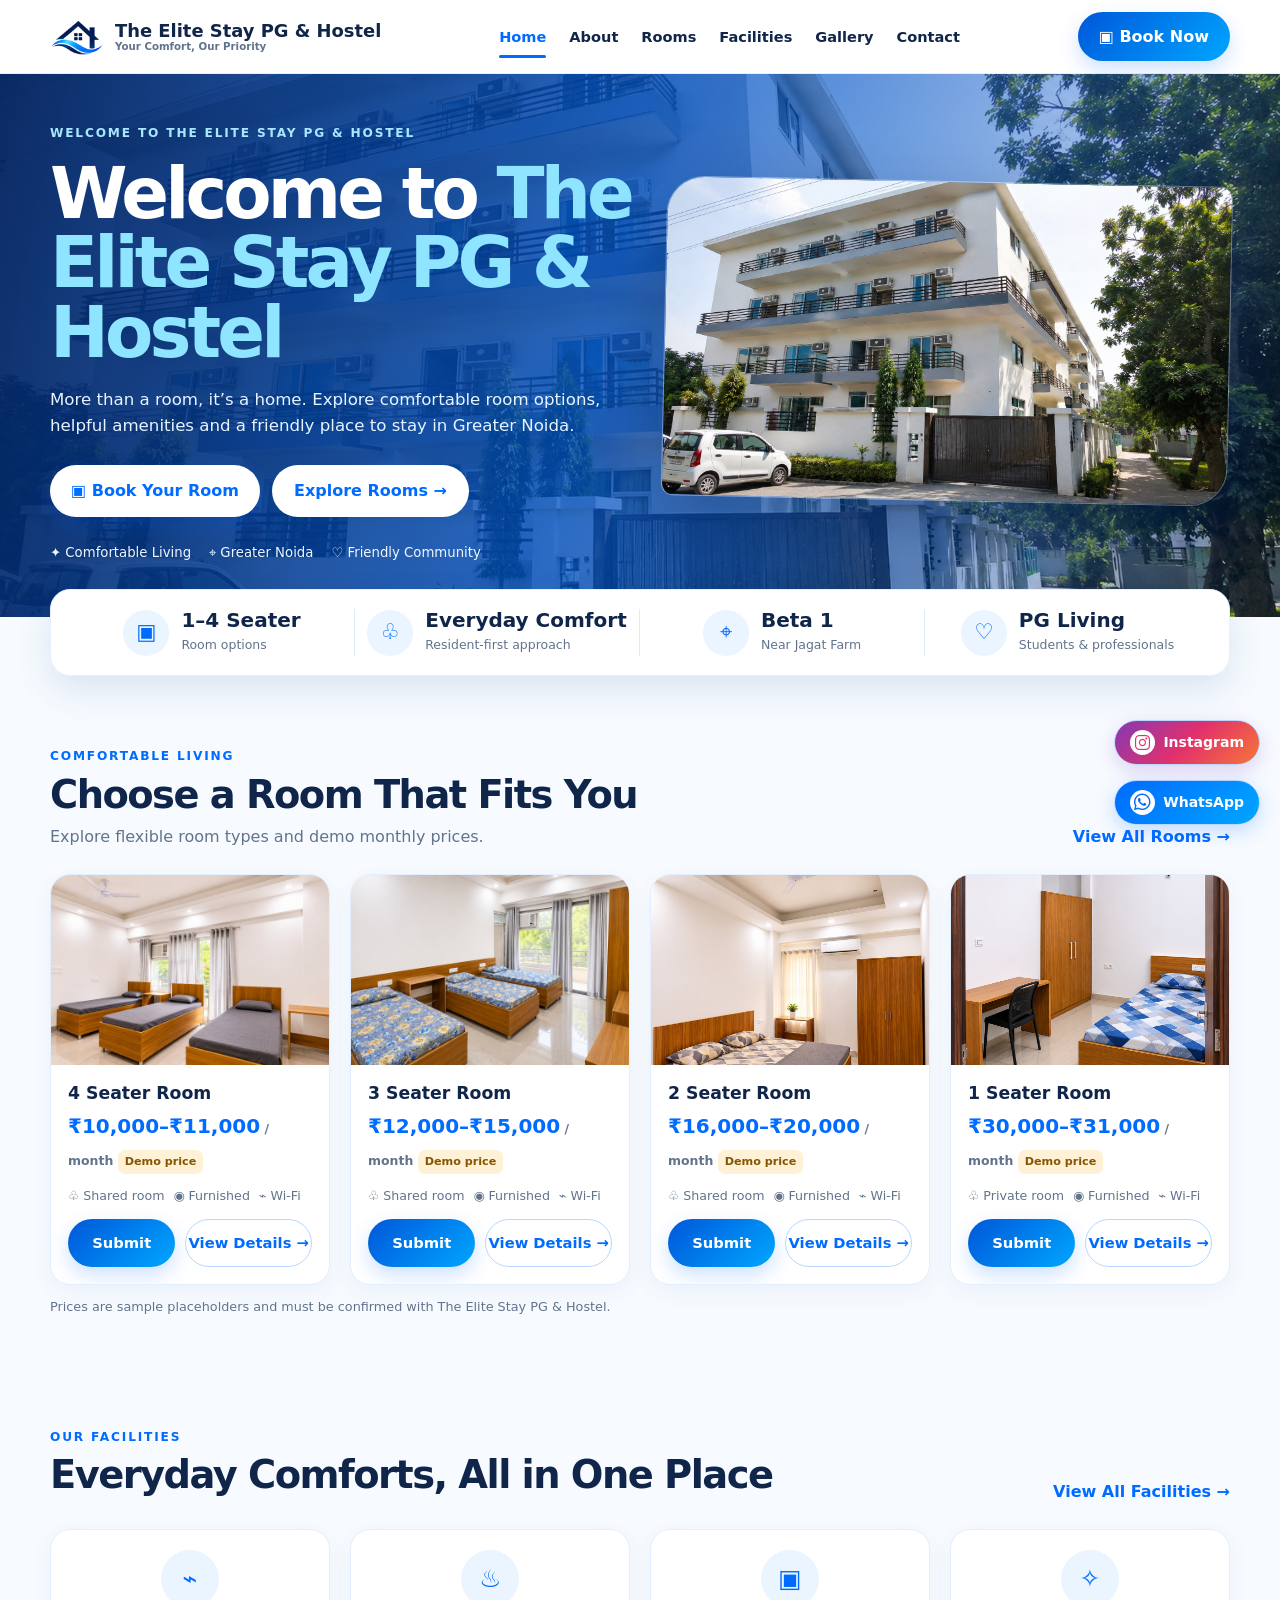
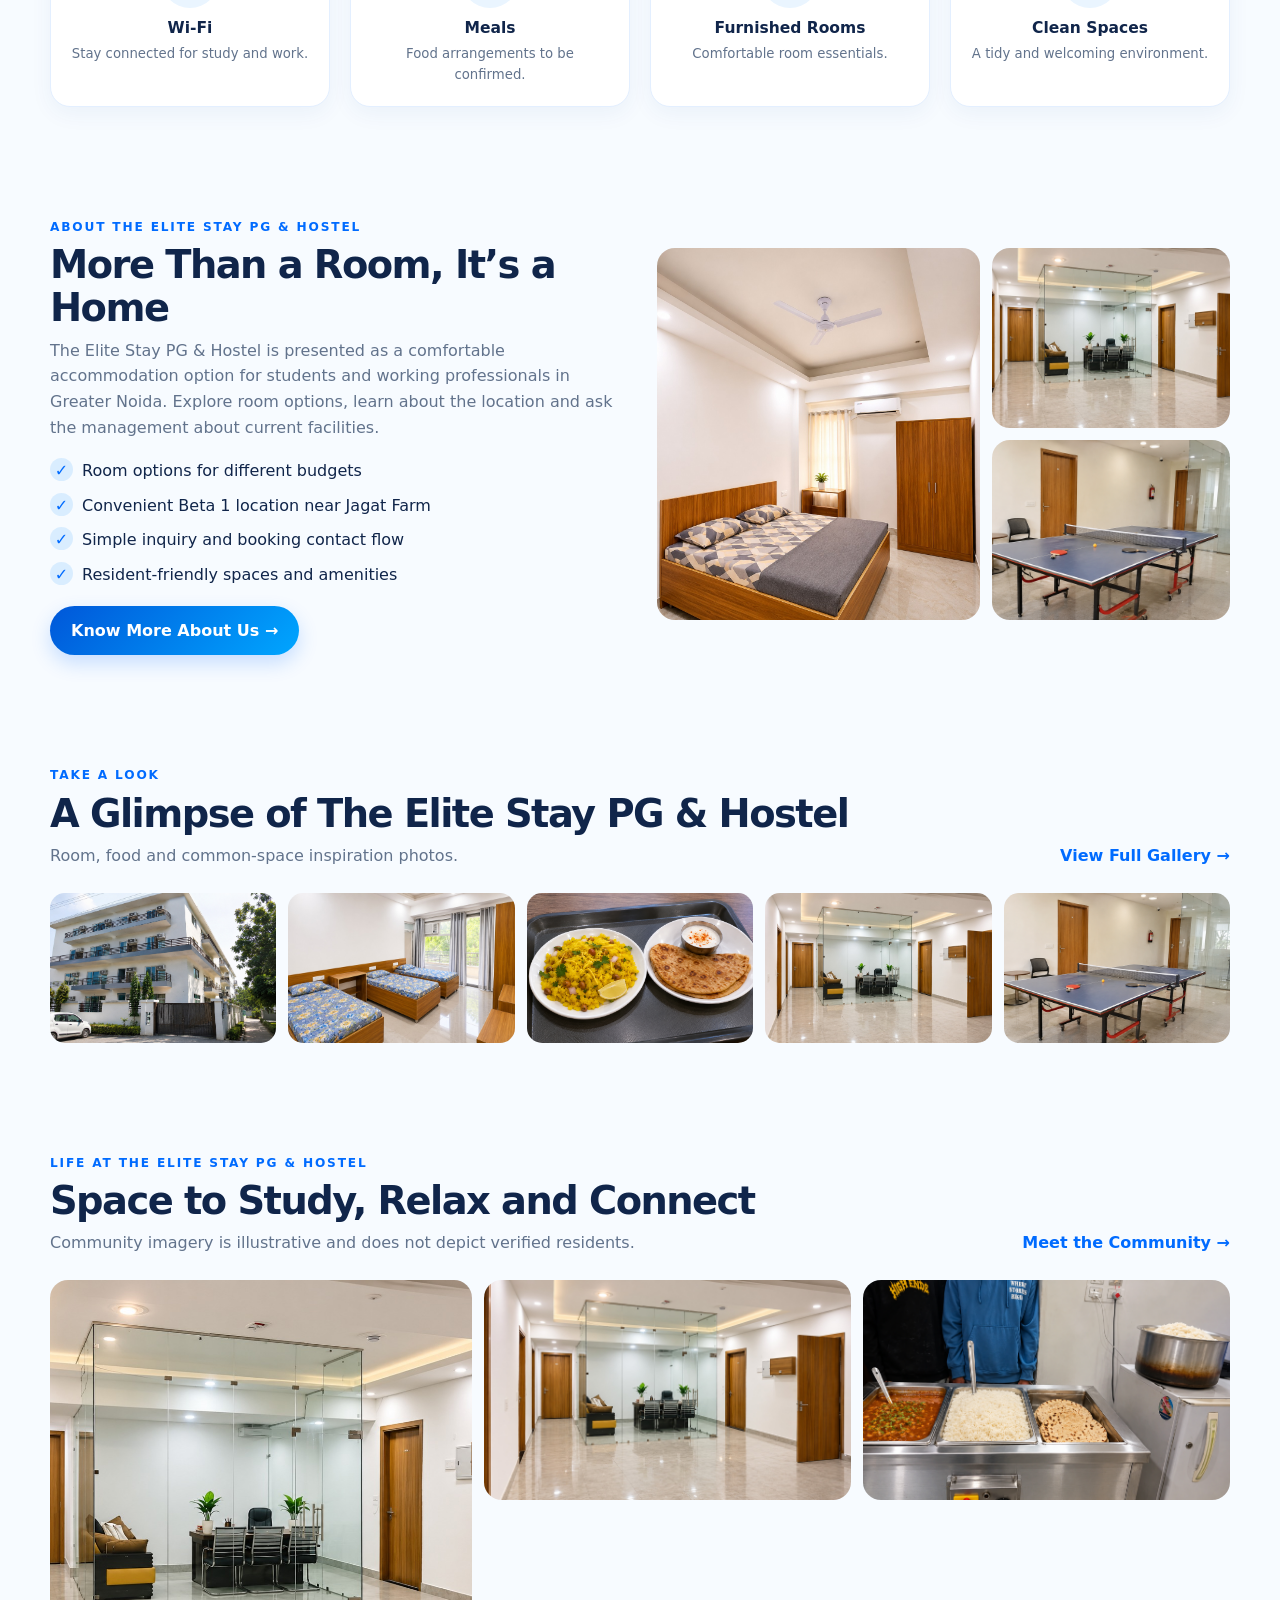
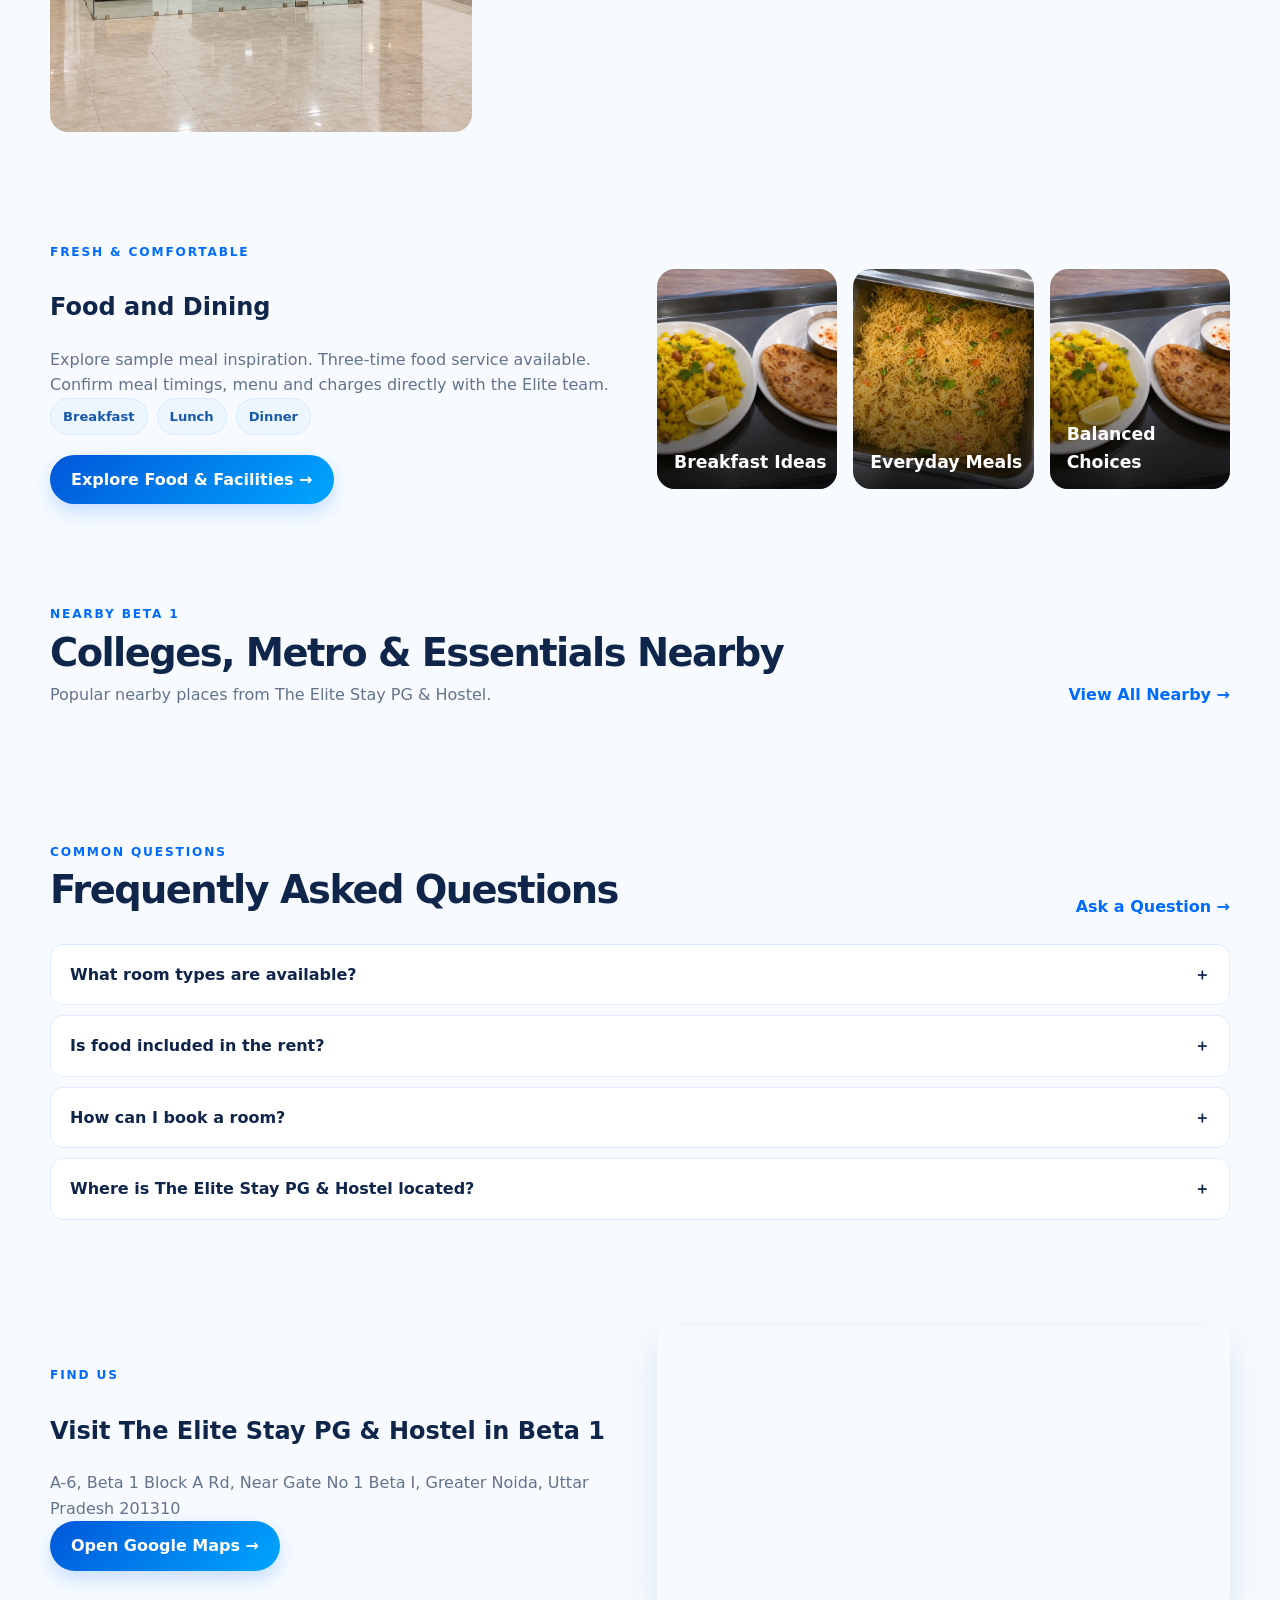
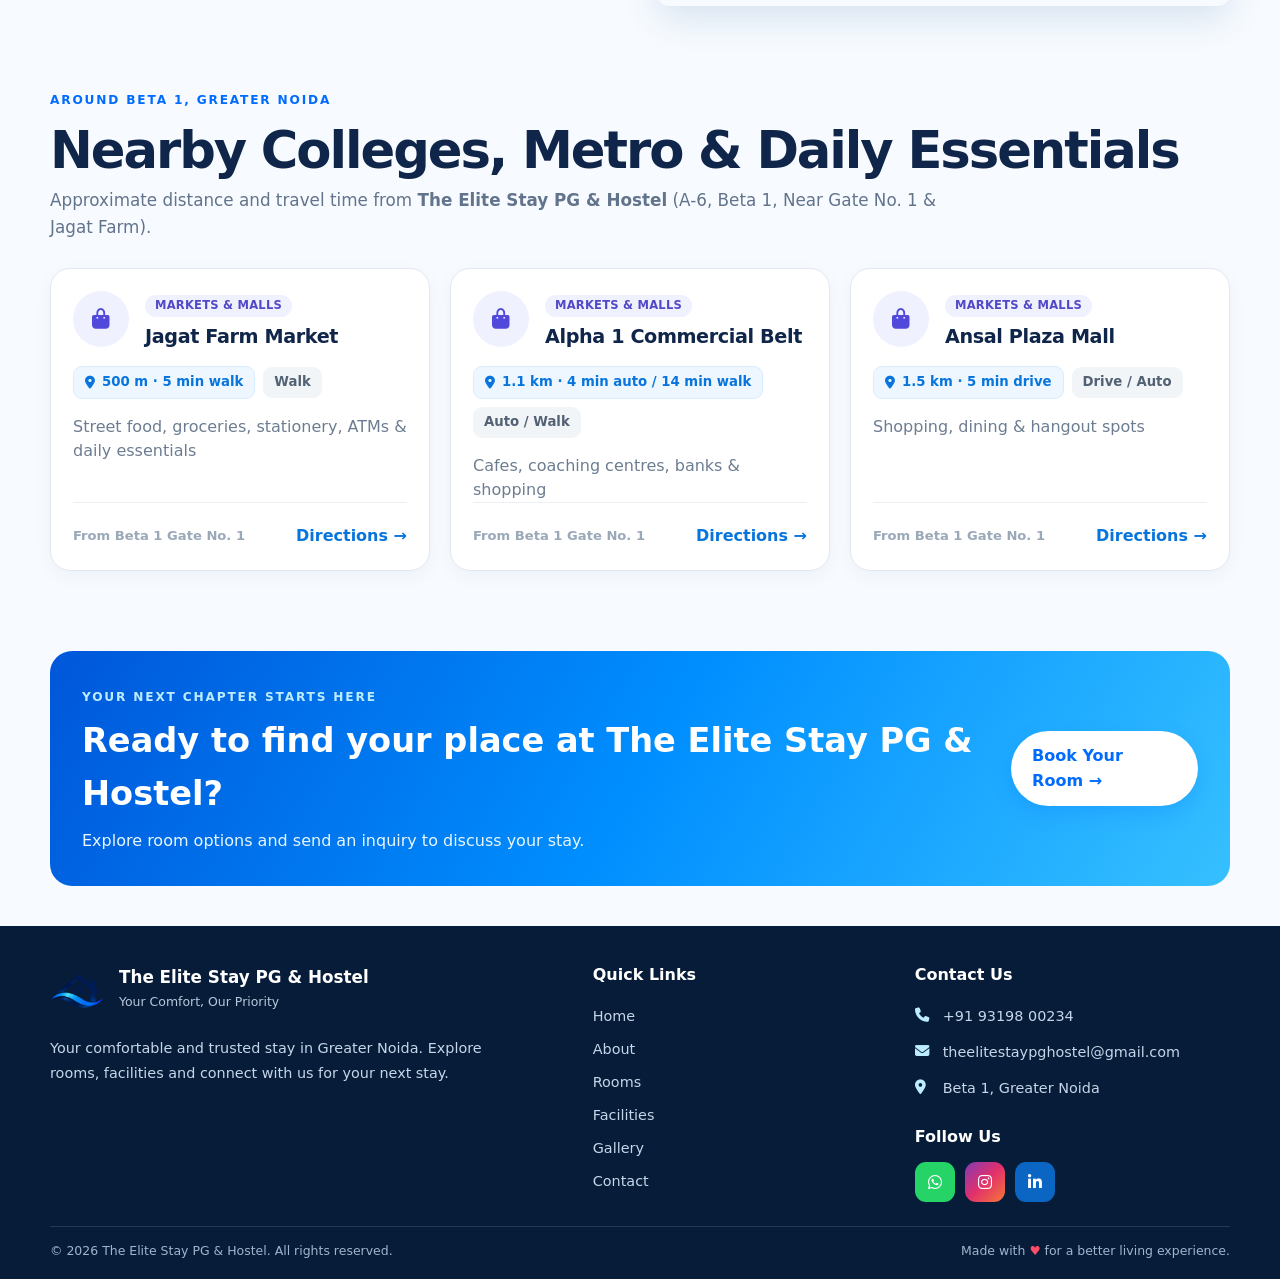
==== commit 56fee166: "Update Elite Stay website" ====
--- a/index.html
+++ b/index.html
@@ -43,7 +43,7 @@
                         Community</span></div>
             </div>
             <div class="hero-photo"><img
-                    src="https://images.unsplash.com/photo-1497366754035-f200968a6e72?auto=format&fit=crop&w=1200&q=85"
+                    src="images/outdoor view.png"
                     alt="The Elite Stay PG & Hostel accommodation inspiration" loading="lazy" class=""></div>
         </div>
     </section>
@@ -78,7 +78,7 @@
             <div class="grid rooms-grid">
                 <article class="card" data-room-card="4">
                     <div class="card-image"><img
-                            src="https://images.unsplash.com/photo-1611892440504-42a792e24d32?auto=format&fit=crop&w=900&q=85"
+                            src="images/3 seater 3.jpeg"
                             alt="4 Seater Room" loading="lazy" class=""></div>
                     <div class="card-body">
                         <h3>4 Seater Room</h3>
@@ -94,7 +94,7 @@
                 </article>
                 <article class="card" data-room-card="3">
                     <div class="card-image"><img
-                            src="https://images.unsplash.com/photo-1616594039964-ae9021a400a0?auto=format&fit=crop&w=900&q=85"
+                            src="images/3 Seater Room.jpeg"
                             alt="3 Seater Room" loading="lazy" class=""></div>
                     <div class="card-body">
                         <h3>3 Seater Room</h3>
@@ -110,7 +110,7 @@
                 </article>
                 <article class="card" data-room-card="2">
                     <div class="card-image"><img
-                            src="https://images.unsplash.com/photo-1616486338812-3dadae4b4ace?auto=format&fit=crop&w=900&q=85"
+                            src="images/Two Seater.jpeg"
                             alt="2 Seater Room" loading="lazy" class=""></div>
                     <div class="card-body">
                         <h3>2 Seater Room</h3>
@@ -126,7 +126,7 @@
                 </article>
                 <article class="card" data-room-card="1">
                     <div class="card-image"><img
-                            src="https://images.unsplash.com/photo-1631049307264-da0ec9d70304?auto=format&fit=crop&w=900&q=85"
+                            src="images/single sharing private room 1.png"
                             alt="1 Seater Room" loading="lazy" class=""></div>
                     <div class="card-body">
                         <h3>1 Seater Room</h3>
@@ -191,11 +191,11 @@
                 </ul><a class="btn" href="about.html">Know More About Us →</a>
             </div>
             <div class="photo-collage"><img
-                    src="https://images.unsplash.com/photo-1616486338812-3dadae4b4ace?auto=format&fit=crop&w=900&q=85"
+                    src="images/Two Seater.jpeg"
                     alt="Comfortable bedroom" loading="lazy" class=""><img
-                    src="https://images.unsplash.com/photo-1600210492486-724fe5c67fb0?auto=format&fit=crop&w=900&q=85"
+                    src="images/Office area.jpeg"
                     alt="Shared lounge" loading="lazy" class=""><img
-                    src="https://images.unsplash.com/photo-1524758631624-e2822e304c36?auto=format&fit=crop&w=900&q=85"
+                    src="images/table tannish.png"
                     alt="Study space" loading="lazy" class=""></div>
         </div>
     </section>
@@ -208,15 +208,15 @@
                 </div><a class="text-link" href="gallery.html">View Full Gallery →</a>
             </div>
             <div class="gallery-strip"><img
-                    src="https://images.unsplash.com/photo-1616486338812-3dadae4b4ace?auto=format&fit=crop&w=1400&q=85"
+                    src="images/outdoor view.png"
                     alt="Building inspiration" loading="lazy" class=""><img
-                    src="https://images.unsplash.com/photo-1611892440504-42a792e24d32?auto=format&fit=crop&w=900&q=85"
+                    src="images/3 Seater Room.jpeg"
                     alt="Room inspiration" loading="lazy" class=""><img
-                    src="https://images.unsplash.com/photo-1547592180-85f173990554?auto=format&fit=crop&w=900&q=85"
+                    src="images/breakfast img 1.png"
                     alt="Meal inspiration" loading="lazy" class=""><img
-                    src="https://images.unsplash.com/photo-1600210492486-724fe5c67fb0?auto=format&fit=crop&w=900&q=85"
+                    src="images/Office area.jpeg"
                     alt="Lounge inspiration" loading="lazy" class=""><img
-                    src="https://images.unsplash.com/photo-1524758631624-e2822e304c36?auto=format&fit=crop&w=900&q=85"
+                    src="images/table tannish.png"
                     alt="Study area inspiration" loading="lazy" class=""></div>
         </div>
     </section>
@@ -229,11 +229,11 @@
                 </div><a class="text-link" href="gallery.html#residents">Meet the Community →</a>
             </div>
             <div class="resident-strip"><img
-                    src="https://images.unsplash.com/photo-1529156069898-49953e39b3ac?auto=format&fit=crop&w=900&q=85"
+                    src="images/Office area.jpeg"
                     alt="Friends spending time together" loading="lazy" class=""><img
-                    src="https://images.unsplash.com/photo-1521737711867-e3b97375f902?auto=format&fit=crop&w=900&q=85"
+                    src="images/Office area.jpeg"
                     alt="People collaborating" loading="lazy" class=""><img
-                    src="https://images.unsplash.com/photo-1546069901-ba9599a7e63c?auto=format&fit=crop&w=900&q=85"
+                    src="images/dinner.png"
                     alt="Fresh meal inspiration" loading="lazy" class=""></div>
         </div>
     </section>
@@ -249,13 +249,13 @@
             </div>
             <div class="food-grid">
                 <div class="food-card"><img
-                        src="https://images.unsplash.com/photo-1547592180-85f173990554?auto=format&fit=crop&w=900&q=85"
+                        src="images/breakfast img 1.png"
                         alt="Meal inspiration" loading="lazy" class=""><strong>Breakfast Ideas</strong></div>
                 <div class="food-card"><img
-                        src="https://images.unsplash.com/photo-1546069901-ba9599a7e63c?auto=format&fit=crop&w=900&q=85"
+                        src="images/breakfast img 2.png"
                         alt="Fresh food inspiration" loading="lazy" class=""><strong>Everyday Meals</strong></div>
                 <div class="food-card"><img
-                        src="https://images.unsplash.com/photo-1512621776951-a57141f2eefd?auto=format&fit=crop&w=900&q=85"
+                        src="images/breakfast img 1.png"
                         alt="Healthy meal inspiration" loading="lazy" class=""><strong>Balanced Choices</strong></div>
             </div>
         </div>
--- a/css/style.css
+++ b/css/style.css
@@ -236,7 +236,7 @@
   content: "";
   position: absolute;
   inset: 0;
-  background: linear-gradient(90deg, rgba(3, 35, 94, .94), rgba(0, 83, 198, .78) 43%, rgba(0, 92, 200, .12)), url('https://images.unsplash.com/photo-1600585154340-be6161a56a0c?auto=format&fit=crop&w=1800&q=85') center/cover;
+  background: linear-gradient(90deg, rgba(3, 35, 94, .94), rgba(0, 83, 198, .78) 43%, rgba(0, 92, 200, .12)), url('../images/PG Exterior.png') center/cover;
   z-index: -1
 }
 
@@ -984,7 +984,7 @@
   overscroll-behavior-y: contain;
 }
 
-#roomModal .modal > img[data-modal-image] {
+#roomModal .modal>img[data-modal-image] {
   width: 100%;
   height: clamp(180px, 32vh, 250px);
   object-fit: cover;
@@ -1017,7 +1017,7 @@
     border-radius: 18px;
   }
 
-  #roomModal .modal > img[data-modal-image] {
+  #roomModal .modal>img[data-modal-image] {
     height: 30vh;
     height: 30dvh;
     min-height: 150px;
@@ -1372,7 +1372,7 @@
 /* --- Page-specific visual identities: one shared brand, six distinct page banners --- */
 .page-home .hero:before {
   background: linear-gradient(105deg, rgba(3, 35, 94, .96), rgba(0, 83, 198, .77) 47%, rgba(0, 92, 200, .1)),
-    url('https://images.unsplash.com/photo-1600607687939-ce8a6c25118c?auto=format&fit=crop&w=1400&q=85') center/cover;
+    url('../images/outdoor view.png') center/cover;
 }
 
 .page-home .hero-grid {
@@ -1386,7 +1386,7 @@
 
 .page-about .hero:before {
   background: linear-gradient(100deg, rgba(4, 40, 102, .96), rgba(0, 111, 220, .72) 57%, rgba(39, 184, 255, .25)),
-    url('https://images.unsplash.com/photo-1600607687939-ce8a6c25118c?auto=format&fit=crop&w=1800&q=85') center/cover;
+    url('../images/outdoor view.png') center/cover;
 }
 
 .page-about .hero-grid {
@@ -1406,7 +1406,7 @@
 
 .page-rooms .hero:before {
   background: linear-gradient(90deg, #052b69 0%, rgba(0, 80, 178, .95) 36%, rgba(0, 95, 190, .18) 100%),
-    url('https://images.unsplash.com/photo-1611892440504-42a792e24d32?auto=format&fit=crop&w=1800&q=85') center/cover;
+    url('../images/Two Seater.jpeg') center/cover;
 }
 
 .page-rooms .hero-grid {
@@ -1425,7 +1425,7 @@
 
 .page-facilities .hero:before {
   background: linear-gradient(120deg, rgba(3, 47, 105, .94), rgba(0, 121, 225, .7) 55%, rgba(0, 166, 255, .2)),
-    url('https://images.unsplash.com/photo-1600210492486-724fe5c67fb0?auto=format&fit=crop&w=1800&q=85') center/cover;
+    url('../images/Office area.jpeg') center/cover;
 }
 
 .page-facilities .hero-grid {
@@ -1441,7 +1441,7 @@
 
 .page-gallery .hero:before {
   background: linear-gradient(100deg, rgba(2, 34, 84, .93), rgba(0, 89, 200, .72) 45%, rgba(0, 166, 255, .12)),
-    url('https://images.unsplash.com/photo-1529156069898-49953e39b3ac?auto=format&fit=crop&w=1800&q=85') center/cover;
+    url('../images/Office area.jpeg') center/cover;
 }
 
 .page-gallery .hero-grid {
@@ -1457,7 +1457,7 @@
 
 .page-contact .hero:before {
   background: linear-gradient(115deg, rgba(3, 35, 94, .97), rgba(0, 90, 195, .82) 50%, rgba(0, 166, 255, .18)),
-    url('https://images.unsplash.com/photo-1497366754035-f200968a6e72?auto=format&fit=crop&w=1800&q=85') center/cover;
+    url('../images/Office area.jpeg') center/cover;
 }
 
 .page-contact .hero-grid {
@@ -1479,66 +1479,66 @@
 /* Floating WhatsApp action, inspired by the reference screenshot */
 
 .floating-whatsapp {
-    position: fixed;
-    right: 20px;
-    bottom: 75px;
-    z-index: 150;
-
-    display: flex;
-    align-items: center;
-    justify-content: center;
-    gap: 8px;
-
-    min-width: auto;
-    padding: 9px 15px;
-    border: 1px solid #b7d7ff;
-    border-radius: 999px;
-
-    background: linear-gradient(135deg, #006bff, #00a6ff);
-    color: #ffffff;
-
+  position: fixed;
+  right: 20px;
+  bottom: 75px;
+  z-index: 150;
+
+  display: flex;
+  align-items: center;
+  justify-content: center;
+  gap: 8px;
+
+  min-width: auto;
+  padding: 9px 15px;
+  border: 1px solid #b7d7ff;
+  border-radius: 999px;
+
+  background: linear-gradient(135deg, #006bff, #00a6ff);
+  color: #ffffff;
+
+  font-size: 14px;
+  font-weight: 700;
+
+  box-shadow: 0 6px 20px rgba(0, 107, 255, 0.22);
+  transition: transform .2s, box-shadow .2s;
+}
+
+.floating-whatsapp:hover {
+  transform: translateY(-3px);
+  box-shadow: 0 10px 25px rgba(0, 107, 255, 0.3);
+}
+
+
+
+.whatsapp-mark {
+  width: 25px;
+  height: 25px;
+  display: grid;
+  place-items: center;
+  background: #ffffff;
+  color: #006bff;
+  border-radius: 50%;
+  font-size: 19px;
+  flex-shrink: 0;
+}
+
+
+
+@media (max-width: 760px) {
+  .floating-whatsapp {
+    right: 12px;
+    bottom: 65px;
+    padding: 8px 12px;
+    font-size: 13px;
+    gap: 7px;
+  }
+
+  .whatsapp-mark {
+    width: 23px;
+    height: 23px;
     font-size: 14px;
-    font-weight: 700;
-
-    box-shadow: 0 6px 20px rgba(0, 107, 255, 0.22);
-    transition: transform .2s, box-shadow .2s;
-}
-
-.floating-whatsapp:hover {
-    transform: translateY(-3px);
-    box-shadow: 0 10px 25px rgba(0, 107, 255, 0.3);
-}
-
-
-
-.whatsapp-mark {
-    width: 25px;
-    height: 25px;
-    display: grid;
-    place-items: center;
-    background: #ffffff;
-    color: #006bff;
-    border-radius: 50%;
-    font-size: 19px;
-    flex-shrink: 0;
-}
-
-
-
-@media (max-width: 760px) {
-    .floating-whatsapp {
-        right: 12px;
-        bottom: 65px;
-        padding: 8px 12px;
-        font-size: 13px;
-        gap: 7px;
-    }
-
-    .whatsapp-mark {
-        width: 23px;
-        height: 23px;
-        font-size: 14px;
-    }
+  }
 }
 
 
@@ -1924,24 +1924,24 @@
 }
 
 .brand-logo {
-    width: 55px;
-    height: 55px;
-    object-fit: contain;
-    display: block;
-    flex-shrink: 0;
+  width: 55px;
+  height: 55px;
+  object-fit: contain;
+  display: block;
+  flex-shrink: 0;
 }
 
 .brand-logo {
-    width: 55px;
-    height: 55px;
-    object-fit: contain;
-    display: block;
-    flex-shrink: 0;
-    background: transparent;
+  width: 55px;
+  height: 55px;
+  object-fit: contain;
+  display: block;
+  flex-shrink: 0;
+  background: transparent;
 }
 
 .brand-mark {
-    display: none;
+  display: none;
 }
 
 
@@ -2022,10 +2022,10 @@
     top: 62px;
     width: auto;
     padding: 8px;
-    background: rgba(255,255,255,.98);
+    background: rgba(255, 255, 255, .98);
     border: 1px solid #e4efff;
     border-radius: 16px;
-    box-shadow: 0 14px 35px rgba(10,65,135,.16);
+    box-shadow: 0 14px 35px rgba(10, 65, 135, .16);
   }
 
   .nav-links a {
@@ -2223,6 +2223,7 @@
    This layer applies only to phone screens.
    ========================================================= */
 @media (max-width: 767px) {
+
   html,
   body {
     width: 100%;
@@ -2248,10 +2249,10 @@
     top: 0;
     width: 100%;
     z-index: 1000;
-    background: rgba(255,255,255,.97);
+    background: rgba(255, 255, 255, .97);
     backdrop-filter: blur(18px);
     -webkit-backdrop-filter: blur(18px);
-    box-shadow: 0 2px 16px rgba(10,65,135,.08);
+    box-shadow: 0 2px 16px rgba(10, 65, 135, .08);
   }
 
   .nav {
@@ -2277,7 +2278,7 @@
     object-fit: contain;
   }
 
-  .brand > span {
+  .brand>span {
     min-width: 0;
     display: block;
     overflow: hidden;
@@ -2307,9 +2308,9 @@
     grid-template-columns: repeat(6, 1fr);
     min-height: 68px;
     padding: 6px 7px calc(6px + env(safe-area-inset-bottom));
-    background: rgba(255,255,255,.98);
+    background: rgba(255, 255, 255, .98);
     border-top: 1px solid #dcecff;
-    box-shadow: 0 -8px 28px rgba(10,65,135,.12);
+    box-shadow: 0 -8px 28px rgba(10, 65, 135, .12);
     backdrop-filter: blur(18px);
     -webkit-backdrop-filter: blur(18px);
   }
@@ -2482,12 +2483,12 @@
   .card {
     width: 100%;
     border-radius: 18px;
-    box-shadow: 0 5px 18px rgba(14,75,145,.07);
+    box-shadow: 0 5px 18px rgba(14, 75, 145, .07);
   }
 
   .card:hover {
     transform: none;
-    box-shadow: 0 5px 18px rgba(14,75,145,.07);
+    box-shadow: 0 5px 18px rgba(14, 75, 145, .07);
   }
 
   .card-image {
@@ -2667,7 +2668,7 @@
     z-index: 1900;
   }
 
-  .floating-whatsapp > span:last-child {
+  .floating-whatsapp>span:last-child {
     display: none;
   }
 
@@ -2702,7 +2703,7 @@
     overflow: auto;
   }
 
-  #roomModal .modal > img[data-modal-image] {
+  #roomModal .modal>img[data-modal-image] {
     height: 205px !important;
     max-height: 205px !important;
     min-height: 0 !important;
@@ -2729,8 +2730,19 @@
   }
 
   /* Prevent long text, URLs and embeds from creating horizontal overflow */
-  h1, h2, h3, h4, h5, h6,
-  p, a, span, strong, label, li, code {
+  h1,
+  h2,
+  h3,
+  h4,
+  h5,
+  h6,
+  p,
+  a,
+  span,
+  strong,
+  label,
+  li,
+  code {
     overflow-wrap: anywhere;
   }
 
@@ -2885,9 +2897,423 @@
 
 
 /* Room detail page additions */
-.property-detail-section{padding-top:28px}.property-top{display:grid;grid-template-columns:minmax(0,1.6fr) minmax(300px,.9fr);gap:16px;align-items:stretch}.property-media{min-width:0}.property-gallery{display:grid;grid-template-columns:2fr 1fr 1fr;grid-template-rows:210px 210px;gap:8px;height:428px}.property-gallery img{width:100%;height:100%;object-fit:cover;border-radius:10px;display:block}.property-gallery img:first-child{grid-row:1/3}.property-summary{padding:22px;display:flex;flex-direction:column;gap:10px}.property-summary h1{margin:0;font-size:2rem}.property-location{color:#5d6b7a}.property-price{margin:4px 0 2px}.property-price small{font-size:.9rem;font-weight:500}.property-meta{display:grid;gap:10px;margin:6px 0}.property-meta div{display:flex;justify-content:space-between;gap:14px;border-bottom:1px solid #e7ebf0;padding-bottom:8px}.property-meta strong{font-size:.85rem}.property-meta span{color:#5d6b7a;font-size:.9rem}.property-book{width:100%;margin-top:auto}.property-map{text-align:center}.property-video-card{margin-top:18px;padding:28px;display:grid;grid-template-columns:.72fr 1.28fr;gap:24px;align-items:center;background:#fff}.property-video-card h2{margin:6px 0 8px}.property-video{width:100%;aspect-ratio:16/9;border-radius:16px;overflow:hidden;background:#18202b;box-shadow:0 14px 34px rgba(15,35,65,.12)}.property-video iframe{width:100%;height:100%;border:0}.property-video-placeholder{height:100%;min-height:220px;display:flex;align-items:center;justify-content:center;flex-direction:column;gap:9px;color:#fff;text-align:center;padding:24px;background:linear-gradient(135deg,#1a2431,#384454)}.property-video-play{width:58px;height:58px;border-radius:50%;display:grid;place-items:center;background:#e51f2a;font-size:1.25rem}.property-video-placeholder strong{font-size:1.05rem}.property-video-placeholder small{max-width:320px;color:#d9e0e8;line-height:1.5}.property-video-placeholder code{color:#fff}.property-tabs{display:flex;gap:10px;flex-wrap:wrap;margin:22px 0 8px;padding-bottom:12px;border-bottom:1px solid #dfe4ea}.property-tabs a{font-size:.9rem;padding:10px 15px;border-radius:14px;background:#fff;border:1px solid #e5ebf2;text-decoration:none;box-shadow:0 2px 8px rgba(16,37,74,.04)}.property-tabs a:first-child{color:var(--blue);border-color:#b7d7ff}.property-section{padding:22px 0}.property-section h2{margin:5px 0 10px}.property-overview-card{padding:28px;border-radius:20px;background:#fff;box-shadow:0 10px 28px rgba(16,37,74,.06)}.property-overview-card>p{font-size:1.03rem}.property-overview-copy{font-size:1rem;line-height:1.8;color:#53657b}.property-overview-copy p{margin:18px 0}.property-overview-copy strong{color:#10254a}.property-breakdown-section{background:#f7fbff;border-radius:20px;padding:28px;margin-top:8px}.property-breakdown-grid{display:grid;grid-template-columns:repeat(3,1fr);gap:18px;margin-top:18px}.property-breakdown-card{background:#fff;border:1px solid #e5edf6;border-radius:18px;padding:24px;box-shadow:0 7px 22px rgba(16,37,74,.05)}.property-breakdown-icon{width:48px;height:48px;border-radius:14px;background:#e8f3ff;color:#0878e8;display:grid;place-items:center;font-size:1.45rem;margin-bottom:18px}.property-breakdown-card h3{margin:0 0 14px;font-size:1.15rem}.property-breakdown-card ul{list-style:none;padding:0;margin:0}.property-breakdown-card li{position:relative;padding-left:22px;margin:12px 0;color:#5b6b7d;line-height:1.5}.property-breakdown-card li::before{content:"✓";position:absolute;left:0;color:#0878e8;font-weight:800}.property-amenities{display:grid;grid-template-columns:repeat(4,1fr);gap:10px}.property-amenities div{padding:15px;background:#fff;border:1px solid #e5edf6;border-radius:12px;text-align:center;font-size:.9rem;box-shadow:0 3px 10px rgba(16,37,74,.03)}.map-frame{height:280px;border-radius:12px;overflow:hidden}.map-frame iframe{width:100%;height:100%;border:0}.property-cta{padding:20px;display:flex;align-items:center;justify-content:space-between;gap:20px;margin:16px 0 28px}.property-cta h2{margin:5px 0}.room-image-fade{opacity:.35;transition:opacity .18s ease}.card-image img{transition:opacity .18s ease}
-@media(max-width:767px){.property-detail-section{padding-top:12px}.property-top{grid-template-columns:1fr;gap:12px}.property-gallery{height:auto;grid-template-columns:2fr 1fr;grid-template-rows:150px 150px;gap:6px}.property-gallery img:first-child{grid-row:1/3}.property-summary{padding:16px}.property-summary h1{font-size:1.55rem}.property-video-card{grid-template-columns:1fr;padding:16px}.property-video{aspect-ratio:16/9}.property-tabs{overflow-x:auto;flex-wrap:nowrap;padding-bottom:8px}.property-tabs a{white-space:nowrap}.property-overview-card,.property-breakdown-section{padding:20px;border-radius:16px}.property-breakdown-grid{grid-template-columns:1fr;gap:12px}.property-breakdown-card{padding:18px}.property-amenities{grid-template-columns:repeat(2,1fr)}.map-frame{height:230px}.property-cta{display:block}.property-cta .btn{width:100%;margin-top:10px}.page-property .mobile-app-nav{display:flex!important}}
-@media(min-width:768px){.page-property .mobile-app-nav{display:none!important}}
+.property-detail-section {
+  padding-top: 28px
+}
+
+.property-top {
+  display: grid;
+  grid-template-columns: minmax(0, 1.6fr) minmax(300px, .9fr);
+  gap: 16px;
+  align-items: stretch
+}
+
+.property-media {
+  min-width: 0
+}
+
+.property-gallery {
+  display: grid;
+  grid-template-columns: 2fr 1fr 1fr;
+  grid-template-rows: 210px 210px;
+  gap: 8px;
+  height: 428px
+}
+
+.property-gallery img {
+  width: 100%;
+  height: 100%;
+  object-fit: cover;
+  border-radius: 10px;
+  display: block
+}
+
+.property-gallery img:first-child {
+  grid-row: 1/3
+}
+
+.property-summary {
+  padding: 22px;
+  display: flex;
+  flex-direction: column;
+  gap: 10px
+}
+
+.property-summary h1 {
+  margin: 0;
+  font-size: 2rem
+}
+
+.property-location {
+  color: #5d6b7a
+}
+
+.property-price {
+  margin: 4px 0 2px
+}
+
+.property-price small {
+  font-size: .9rem;
+  font-weight: 500
+}
+
+.property-meta {
+  display: grid;
+  gap: 10px;
+  margin: 6px 0
+}
+
+.property-meta div {
+  display: flex;
+  justify-content: space-between;
+  gap: 14px;
+  border-bottom: 1px solid #e7ebf0;
+  padding-bottom: 8px
+}
+
+.property-meta strong {
+  font-size: .85rem
+}
+
+.property-meta span {
+  color: #5d6b7a;
+  font-size: .9rem
+}
+
+.property-book {
+  width: 100%;
+  margin-top: auto
+}
+
+.property-map {
+  text-align: center
+}
+
+.property-video-card {
+  margin-top: 18px;
+  padding: 28px;
+  display: grid;
+  grid-template-columns: .72fr 1.28fr;
+  gap: 24px;
+  align-items: center;
+  background: #fff
+}
+
+.property-video-card h2 {
+  margin: 6px 0 8px
+}
+
+.property-video {
+  width: 100%;
+  aspect-ratio: 16/9;
+  border-radius: 16px;
+  overflow: hidden;
+  background: #18202b;
+  box-shadow: 0 14px 34px rgba(15, 35, 65, .12)
+}
+
+.property-video iframe {
+  width: 100%;
+  height: 100%;
+  border: 0
+}
+
+.property-video-placeholder {
+  height: 100%;
+  min-height: 220px;
+  display: flex;
+  align-items: center;
+  justify-content: center;
+  flex-direction: column;
+  gap: 9px;
+  color: #fff;
+  text-align: center;
+  padding: 24px;
+  background: linear-gradient(135deg, #1a2431, #384454)
+}
+
+.property-video-play {
+  width: 58px;
+  height: 58px;
+  border-radius: 50%;
+  display: grid;
+  place-items: center;
+  background: #e51f2a;
+  font-size: 1.25rem
+}
+
+.property-video-placeholder strong {
+  font-size: 1.05rem
+}
+
+.property-video-placeholder small {
+  max-width: 320px;
+  color: #d9e0e8;
+  line-height: 1.5
+}
+
+.property-video-placeholder code {
+  color: #fff
+}
+
+.property-tabs {
+  display: flex;
+  gap: 10px;
+  flex-wrap: wrap;
+  margin: 22px 0 8px;
+  padding-bottom: 12px;
+  border-bottom: 1px solid #dfe4ea
+}
+
+.property-tabs a {
+  font-size: .9rem;
+  padding: 10px 15px;
+  border-radius: 14px;
+  background: #fff;
+  border: 1px solid #e5ebf2;
+  text-decoration: none;
+  box-shadow: 0 2px 8px rgba(16, 37, 74, .04)
+}
+
+.property-tabs a:first-child {
+  color: var(--blue);
+  border-color: #b7d7ff
+}
+
+.property-section {
+  padding: 22px 0
+}
+
+.property-section h2 {
+  margin: 5px 0 10px
+}
+
+.property-overview-card {
+  padding: 28px;
+  border-radius: 20px;
+  background: #fff;
+  box-shadow: 0 10px 28px rgba(16, 37, 74, .06)
+}
+
+.property-overview-card>p {
+  font-size: 1.03rem
+}
+
+.property-overview-copy {
+  font-size: 1rem;
+  line-height: 1.8;
+  color: #53657b
+}
+
+.property-overview-copy p {
+  margin: 18px 0
+}
+
+.property-overview-copy strong {
+  color: #10254a
+}
+
+.property-breakdown-section {
+  background: #f7fbff;
+  border-radius: 20px;
+  padding: 28px;
+  margin-top: 8px
+}
+
+.property-breakdown-grid {
+  display: grid;
+  grid-template-columns: repeat(3, 1fr);
+  gap: 18px;
+  margin-top: 18px
+}
+
+.property-breakdown-card {
+  background: #fff;
+  border: 1px solid #e5edf6;
+  border-radius: 18px;
+  padding: 24px;
+  box-shadow: 0 7px 22px rgba(16, 37, 74, .05)
+}
+
+.property-breakdown-icon {
+  width: 48px;
+  height: 48px;
+  border-radius: 14px;
+  background: #e8f3ff;
+  color: #0878e8;
+  display: grid;
+  place-items: center;
+  font-size: 1.45rem;
+  margin-bottom: 18px
+}
+
+.property-breakdown-card h3 {
+  margin: 0 0 14px;
+  font-size: 1.15rem
+}
+
+.property-breakdown-card ul {
+  list-style: none;
+  padding: 0;
+  margin: 0
+}
+
+.property-breakdown-card li {
+  position: relative;
+  padding-left: 22px;
+  margin: 12px 0;
+  color: #5b6b7d;
+  line-height: 1.5
+}
+
+.property-breakdown-card li::before {
+  content: "✓";
+  position: absolute;
+  left: 0;
+  color: #0878e8;
+  font-weight: 800
+}
+
+.property-amenities {
+  display: grid;
+  grid-template-columns: repeat(4, 1fr);
+  gap: 10px
+}
+
+.property-amenities div {
+  padding: 15px;
+  background: #fff;
+  border: 1px solid #e5edf6;
+  border-radius: 12px;
+  text-align: center;
+  font-size: .9rem;
+  box-shadow: 0 3px 10px rgba(16, 37, 74, .03)
+}
+
+.map-frame {
+  height: 280px;
+  border-radius: 12px;
+  overflow: hidden
+}
+
+.map-frame iframe {
+  width: 100%;
+  height: 100%;
+  border: 0
+}
+
+.property-cta {
+  padding: 20px;
+  display: flex;
+  align-items: center;
+  justify-content: space-between;
+  gap: 20px;
+  margin: 16px 0 28px
+}
+
+.property-cta h2 {
+  margin: 5px 0
+}
+
+.room-image-fade {
+  opacity: .35;
+  transition: opacity .18s ease
+}
+
+.card-image img {
+  transition: opacity .18s ease
+}
+
+@media(max-width:767px) {
+  .property-detail-section {
+    padding-top: 12px
+  }
+
+  .property-top {
+    grid-template-columns: 1fr;
+    gap: 12px
+  }
+
+  .property-gallery {
+    height: auto;
+    grid-template-columns: 2fr 1fr;
+    grid-template-rows: 150px 150px;
+    gap: 6px
+  }
+
+  .property-gallery img:first-child {
+    grid-row: 1/3
+  }
+
+  .property-summary {
+    padding: 16px
+  }
+
+  .property-summary h1 {
+    font-size: 1.55rem
+  }
+
+  .property-video-card {
+    grid-template-columns: 1fr;
+    padding: 16px
+  }
+
+  .property-video {
+    aspect-ratio: 16/9
+  }
+
+  .property-tabs {
+    overflow-x: auto;
+    flex-wrap: nowrap;
+    padding-bottom: 8px
+  }
+
+  .property-tabs a {
+    white-space: nowrap
+  }
+
+  .property-overview-card,
+  .property-breakdown-section {
+    padding: 20px;
+    border-radius: 16px
+  }
+
+  .property-breakdown-grid {
+    grid-template-columns: 1fr;
+    gap: 12px
+  }
+
+  .property-breakdown-card {
+    padding: 18px
+  }
+
+  .property-amenities {
+    grid-template-columns: repeat(2, 1fr)
+  }
+
+  .map-frame {
+    height: 230px
+  }
+
+  .property-cta {
+    display: block
+  }
+
+  .property-cta .btn {
+    width: 100%;
+    margin-top: 10px
+  }
+
+  .page-property .mobile-app-nav {
+    display: flex !important
+  }
+}
+
+@media(min-width:768px) {
+  .page-property .mobile-app-nav {
+    display: none !important
+  }
+}
 
 
 /* Requested footer update: WhatsApp, Instagram and LinkedIn only. */
@@ -2898,6 +3324,7 @@
   gap: 12px;
   padding: 6px 0 4px;
 }
+
 .compact-social-footer .footer-social {
   width: 42px;
   height: 42px;
@@ -2910,29 +3337,51 @@
   text-decoration: none;
   transition: transform .2s ease, background .2s ease;
 }
-.compact-social-footer .footer-social:hover { transform: translateY(-2px); color:#fff; }
-.compact-social-footer .footer-social.whatsapp { background:#25D366; }
-.compact-social-footer .footer-social.instagram { background:linear-gradient(135deg,#833AB4,#E1306C,#F77737); }
-.compact-social-footer .footer-social.linkedin { background:#0A66C2; }
+
+.compact-social-footer .footer-social:hover {
+  transform: translateY(-2px);
+  color: #fff;
+}
+
+.compact-social-footer .footer-social.whatsapp {
+  background: #25D366;
+}
+
+.compact-social-footer .footer-social.instagram {
+  background: linear-gradient(135deg, #833AB4, #E1306C, #F77737);
+}
+
+.compact-social-footer .footer-social.linkedin {
+  background: #0A66C2;
+}
+
 .compact-social-footer .compact-footer-bottom {
   justify-content: center;
   text-align: center;
   margin-top: 16px;
   padding-top: 14px;
 }
-.back-top { display:none !important; }
+
+.back-top {
+  display: none !important;
+}
 
 @media (max-width: 767px) {
   .compact-social-footer {
     margin-bottom: calc(72px + env(safe-area-inset-bottom));
     padding: 22px 0 16px;
   }
-  .compact-social-footer .footer-social-only { gap: 14px; }
+
+  .compact-social-footer .footer-social-only {
+    gap: 14px;
+  }
+
   .compact-social-footer .footer-social {
     width: 46px;
     height: 46px;
     font-size: 1.2rem;
   }
+
   .compact-social-footer .compact-footer-bottom {
     margin-top: 14px;
     padding-top: 12px;
@@ -2942,306 +3391,413 @@
 
 
 /* Final mobile polish: footer, bottom navigation and enquiry modal only. */
-.compact-social-footer .elite-footer-inner{
-  display:flex;
-  align-items:center;
-  justify-content:space-between;
-  gap:24px;
-  padding:8px 0 4px;
-}
-.compact-social-footer .elite-footer-brand{
-  display:flex;
-  align-items:center;
-  gap:12px;
-  min-width:0;
-}
-.compact-social-footer .elite-footer-logo{
-  width:48px;
-  height:48px;
-  object-fit:contain;
-  flex:0 0 48px;
-}
-.compact-social-footer .elite-footer-brand strong{
-  display:block;
-  color:#fff;
-  font-size:1rem;
-  line-height:1.2;
-}
-.compact-social-footer .elite-footer-brand span{
-  display:block;
-  margin-top:3px;
-  color:#b8c8dc;
-  font-size:.78rem;
-}
-.inquiry-modal{
-  z-index:3000;
-  overflow-y:auto;
-  -webkit-overflow-scrolling:touch;
-}
-.inquiry-modal .modal{
-  max-height:calc(100dvh - 24px);
-  overflow-y:auto;
-  overscroll-behavior:contain;
-  -webkit-overflow-scrolling:touch;
-}
-@media (max-width:767px){
-  .mobile-app-nav{
-    width:100vw !important;
-    max-width:100vw !important;
-    left:0 !important;
-    right:auto !important;
-    grid-template-columns:repeat(6,minmax(0,1fr)) !important;
-    padding-left:4px !important;
-    padding-right:4px !important;
-    overflow:hidden;
-  }
-  .mobile-app-nav a{
-    width:100%;
-    min-width:0 !important;
-    max-width:none;
-    padding:4px 0 !important;
-    gap:2px !important;
-    font-size:.52rem !important;
-    line-height:1.05 !important;
-    white-space:nowrap;
-    overflow:hidden;
-  }
-  .mobile-app-nav a i{font-size:1rem !important;}
-  .mobile-app-nav a span{display:block;max-width:100%;overflow:hidden;text-overflow:clip;}
-
-  .compact-social-footer{
-    margin-bottom:calc(72px + env(safe-area-inset-bottom));
-    padding:24px 0 18px;
-  }
-  .compact-social-footer .elite-footer-inner{
-    flex-direction:column;
-    justify-content:center;
-    gap:16px;
-    text-align:center;
-  }
-  .compact-social-footer .elite-footer-brand{
-    justify-content:center;
-  }
-  .compact-social-footer .elite-footer-logo{
-    width:44px;
-    height:44px;
-    flex-basis:44px;
-  }
-  .compact-social-footer .elite-footer-brand strong{font-size:.92rem;}
-  .compact-social-footer .elite-footer-brand span{font-size:.72rem;}
-  .compact-social-footer .footer-social-only{gap:14px;padding:0;}
-  .compact-social-footer .footer-social{width:44px;height:44px;font-size:1.15rem;}
-  .compact-social-footer .compact-footer-bottom{margin-top:14px;padding-top:12px;font-size:.68rem;}
-
-  .inquiry-modal{
-    padding:8px !important;
-    align-items:flex-start !important;
-    justify-content:center !important;
-  }
-  .inquiry-modal .modal{
-    width:100% !important;
-    max-height:calc(100dvh - 16px) !important;
-    margin:0 auto !important;
-    border-radius:22px !important;
-    overflow-y:auto !important;
-    overscroll-behavior:contain;
-  }
-  .inquiry-modal .modal-content{
-    padding:18px 16px 28px !important;
-  }
-  .inquiry-modal .form-actions{
-    padding-bottom:6px;
+.compact-social-footer .elite-footer-inner {
+  display: flex;
+  align-items: center;
+  justify-content: space-between;
+  gap: 24px;
+  padding: 8px 0 4px;
+}
+
+.compact-social-footer .elite-footer-brand {
+  display: flex;
+  align-items: center;
+  gap: 12px;
+  min-width: 0;
+}
+
+.compact-social-footer .elite-footer-logo {
+  width: 48px;
+  height: 48px;
+  object-fit: contain;
+  flex: 0 0 48px;
+}
+
+.compact-social-footer .elite-footer-brand strong {
+  display: block;
+  color: #fff;
+  font-size: 1rem;
+  line-height: 1.2;
+}
+
+.compact-social-footer .elite-footer-brand span {
+  display: block;
+  margin-top: 3px;
+  color: #b8c8dc;
+  font-size: .78rem;
+}
+
+.inquiry-modal {
+  z-index: 3000;
+  overflow-y: auto;
+  -webkit-overflow-scrolling: touch;
+}
+
+.inquiry-modal .modal {
+  max-height: calc(100dvh - 24px);
+  overflow-y: auto;
+  overscroll-behavior: contain;
+  -webkit-overflow-scrolling: touch;
+}
+
+@media (max-width:767px) {
+  .mobile-app-nav {
+    width: 100vw !important;
+    max-width: 100vw !important;
+    left: 0 !important;
+    right: auto !important;
+    grid-template-columns: repeat(6, minmax(0, 1fr)) !important;
+    padding-left: 4px !important;
+    padding-right: 4px !important;
+    overflow: hidden;
+  }
+
+  .mobile-app-nav a {
+    width: 100%;
+    min-width: 0 !important;
+    max-width: none;
+    padding: 4px 0 !important;
+    gap: 2px !important;
+    font-size: .52rem !important;
+    line-height: 1.05 !important;
+    white-space: nowrap;
+    overflow: hidden;
+  }
+
+  .mobile-app-nav a i {
+    font-size: 1rem !important;
+  }
+
+  .mobile-app-nav a span {
+    display: block;
+    max-width: 100%;
+    overflow: hidden;
+    text-overflow: clip;
+  }
+
+  .compact-social-footer {
+    margin-bottom: calc(72px + env(safe-area-inset-bottom));
+    padding: 24px 0 18px;
+  }
+
+  .compact-social-footer .elite-footer-inner {
+    flex-direction: column;
+    justify-content: center;
+    gap: 16px;
+    text-align: center;
+  }
+
+  .compact-social-footer .elite-footer-brand {
+    justify-content: center;
+  }
+
+  .compact-social-footer .elite-footer-logo {
+    width: 44px;
+    height: 44px;
+    flex-basis: 44px;
+  }
+
+  .compact-social-footer .elite-footer-brand strong {
+    font-size: .92rem;
+  }
+
+  .compact-social-footer .elite-footer-brand span {
+    font-size: .72rem;
+  }
+
+  .compact-social-footer .footer-social-only {
+    gap: 14px;
+    padding: 0;
+  }
+
+  .compact-social-footer .footer-social {
+    width: 44px;
+    height: 44px;
+    font-size: 1.15rem;
+  }
+
+  .compact-social-footer .compact-footer-bottom {
+    margin-top: 14px;
+    padding-top: 12px;
+    font-size: .68rem;
+  }
+
+  .inquiry-modal {
+    padding: 8px !important;
+    align-items: flex-start !important;
+    justify-content: center !important;
+  }
+
+  .inquiry-modal .modal {
+    width: 100% !important;
+    max-height: calc(100dvh - 16px) !important;
+    margin: 0 auto !important;
+    border-radius: 22px !important;
+    overflow-y: auto !important;
+    overscroll-behavior: contain;
+  }
+
+  .inquiry-modal .modal-content {
+    padding: 18px 16px 28px !important;
+  }
+
+  .inquiry-modal .form-actions {
+    padding-bottom: 6px;
   }
 }
 
 
 /* Professional footer refresh — footer only */
-.elite-professional-footer{
-  background:#071c38;
-  color:#eaf4ff;
-  padding:54px 0 22px;
-  margin-top:0;
-}
-.elite-professional-footer .elite-footer-grid{
-  display:grid;
-  grid-template-columns:1.55fr .85fr 1fr;
-  gap:54px;
-  align-items:start;
-}
-.elite-professional-footer .elite-footer-column h3{
-  margin:0 0 18px;
-  color:#fff;
-  font-size:1rem;
-  font-weight:800;
-}
-.elite-professional-footer .elite-footer-about p{
-  max-width:440px;
-  margin:18px 0 0;
-  color:#c6d6ea;
-  font-size:.9rem;
-  line-height:1.75;
-}
-.elite-professional-footer .elite-footer-brand{
-  display:flex;
-  align-items:center;
-  gap:13px;
-}
-.elite-professional-footer .elite-footer-logo{
-  width:56px;
-  height:56px;
-  flex:0 0 56px;
-  object-fit:contain;
-}
-.elite-professional-footer .elite-footer-brand strong{
-  display:block;
-  color:#fff;
-  font-size:1.05rem;
-  line-height:1.2;
-}
-.elite-professional-footer .elite-footer-brand span{
-  display:block;
-  margin-top:5px;
-  color:#b8c8dc;
-  font-size:.78rem;
-}
-.elite-professional-footer .elite-footer-links{
-  display:grid;
-  gap:10px;
-}
+.elite-professional-footer {
+  background: #071c38;
+  color: #eaf4ff;
+  padding: 54px 0 22px;
+  margin-top: 0;
+}
+
+.elite-professional-footer .elite-footer-grid {
+  display: grid;
+  grid-template-columns: 1.55fr .85fr 1fr;
+  gap: 54px;
+  align-items: start;
+}
+
+.elite-professional-footer .elite-footer-column h3 {
+  margin: 0 0 18px;
+  color: #fff;
+  font-size: 1rem;
+  font-weight: 800;
+}
+
+.elite-professional-footer .elite-footer-about p {
+  max-width: 440px;
+  margin: 18px 0 0;
+  color: #c6d6ea;
+  font-size: .9rem;
+  line-height: 1.75;
+}
+
+.elite-professional-footer .elite-footer-brand {
+  display: flex;
+  align-items: center;
+  gap: 13px;
+}
+
+.elite-professional-footer .elite-footer-logo {
+  width: 56px;
+  height: 56px;
+  flex: 0 0 56px;
+  object-fit: contain;
+}
+
+.elite-professional-footer .elite-footer-brand strong {
+  display: block;
+  color: #fff;
+  font-size: 1.05rem;
+  line-height: 1.2;
+}
+
+.elite-professional-footer .elite-footer-brand span {
+  display: block;
+  margin-top: 5px;
+  color: #b8c8dc;
+  font-size: .78rem;
+}
+
+.elite-professional-footer .elite-footer-links {
+  display: grid;
+  gap: 10px;
+}
+
 .elite-professional-footer .elite-footer-links a,
-.elite-professional-footer .elite-footer-contact a{
-  color:#c6d6ea;
-  font-size:.9rem;
-  text-decoration:none;
-  transition:color .2s ease,transform .2s ease;
-}
+.elite-professional-footer .elite-footer-contact a {
+  color: #c6d6ea;
+  font-size: .9rem;
+  text-decoration: none;
+  transition: color .2s ease, transform .2s ease;
+}
+
 .elite-professional-footer .elite-footer-links a:hover,
-.elite-professional-footer .elite-footer-contact a:hover{
-  color:#fff;
-}
-.elite-professional-footer .elite-footer-contact{
-  display:grid;
-  gap:13px;
-}
-.elite-professional-footer .elite-footer-contact a{
-  display:flex;
-  align-items:flex-start;
-  gap:10px;
-}
-.elite-professional-footer .elite-footer-contact i{
-  width:18px;
-  margin-top:3px;
-  color:#bcecff;
-}
-.elite-professional-footer .elite-footer-social-title{
-  margin-top:24px !important;
-  margin-bottom:12px !important;
-}
-.elite-professional-footer .footer-social-only{
-  display:flex;
-  align-items:center;
-  gap:10px;
-}
-.elite-professional-footer .footer-social{
-  width:40px;
-  height:40px;
-  display:inline-flex;
-  align-items:center;
-  justify-content:center;
-  border-radius:11px;
-  color:#fff;
-  text-decoration:none;
-  font-size:1rem;
-  transition:transform .2s ease,filter .2s ease;
-}
-.elite-professional-footer .footer-social:hover{
-  transform:translateY(-2px);
-  filter:brightness(1.08);
-  color:#fff;
-}
-.elite-professional-footer .footer-social.whatsapp{background:#25D366;}
-.elite-professional-footer .footer-social.instagram{background:linear-gradient(135deg,#833AB4,#E1306C,#F77737);}
-.elite-professional-footer .footer-social.linkedin{background:#0A66C2;}
-.elite-professional-footer .elite-professional-bottom{
-  margin-top:38px;
-  padding-top:18px;
-  color:#9fb5ce;
-  font-size:.78rem;
-  border-top:1px solid rgba(255,255,255,.12);
-}
-.elite-professional-footer .elite-professional-bottom span:last-child span{
-  color:#ff4d67;
-}
-@media(max-width:767px){
-  .elite-professional-footer{
-    margin-bottom:calc(72px + env(safe-area-inset-bottom));
-    padding:34px 0 18px;
-  }
-  .elite-professional-footer .elite-footer-grid{
-    grid-template-columns:1fr;
-    gap:28px;
-  }
-  .elite-professional-footer .elite-footer-about p{
-    max-width:none;
-    margin-top:14px;
-    font-size:.82rem;
-    line-height:1.65;
-  }
-  .elite-professional-footer .elite-footer-brand{
-    gap:11px;
-  }
-  .elite-professional-footer .elite-footer-logo{
-    width:48px;
-    height:48px;
-    flex-basis:48px;
-  }
-  .elite-professional-footer .elite-footer-brand strong{
-    font-size:.98rem;
-  }
-  .elite-professional-footer .elite-footer-column h3{
-    margin-bottom:12px;
-  }
-  .elite-professional-footer .elite-footer-links{
-    grid-template-columns:repeat(2,minmax(0,1fr));
-    gap:9px 18px;
-  }
+.elite-professional-footer .elite-footer-contact a:hover {
+  color: #fff;
+}
+
+.elite-professional-footer .elite-footer-contact {
+  display: grid;
+  gap: 13px;
+}
+
+.elite-professional-footer .elite-footer-contact a {
+  display: flex;
+  align-items: flex-start;
+  gap: 10px;
+}
+
+.elite-professional-footer .elite-footer-contact i {
+  width: 18px;
+  margin-top: 3px;
+  color: #bcecff;
+}
+
+.elite-professional-footer .elite-footer-social-title {
+  margin-top: 24px !important;
+  margin-bottom: 12px !important;
+}
+
+.elite-professional-footer .footer-social-only {
+  display: flex;
+  align-items: center;
+  gap: 10px;
+}
+
+.elite-professional-footer .footer-social {
+  width: 40px;
+  height: 40px;
+  display: inline-flex;
+  align-items: center;
+  justify-content: center;
+  border-radius: 11px;
+  color: #fff;
+  text-decoration: none;
+  font-size: 1rem;
+  transition: transform .2s ease, filter .2s ease;
+}
+
+.elite-professional-footer .footer-social:hover {
+  transform: translateY(-2px);
+  filter: brightness(1.08);
+  color: #fff;
+}
+
+.elite-professional-footer .footer-social.whatsapp {
+  background: #25D366;
+}
+
+.elite-professional-footer .footer-social.instagram {
+  background: linear-gradient(135deg, #833AB4, #E1306C, #F77737);
+}
+
+.elite-professional-footer .footer-social.linkedin {
+  background: #0A66C2;
+}
+
+.elite-professional-footer .elite-professional-bottom {
+  margin-top: 38px;
+  padding-top: 18px;
+  color: #9fb5ce;
+  font-size: .78rem;
+  border-top: 1px solid rgba(255, 255, 255, .12);
+}
+
+.elite-professional-footer .elite-professional-bottom span:last-child span {
+  color: #ff4d67;
+}
+
+@media(max-width:767px) {
+  .elite-professional-footer {
+    margin-bottom: calc(72px + env(safe-area-inset-bottom));
+    padding: 34px 0 18px;
+  }
+
+  .elite-professional-footer .elite-footer-grid {
+    grid-template-columns: 1fr;
+    gap: 28px;
+  }
+
+  .elite-professional-footer .elite-footer-about p {
+    max-width: none;
+    margin-top: 14px;
+    font-size: .82rem;
+    line-height: 1.65;
+  }
+
+  .elite-professional-footer .elite-footer-brand {
+    gap: 11px;
+  }
+
+  .elite-professional-footer .elite-footer-logo {
+    width: 48px;
+    height: 48px;
+    flex-basis: 48px;
+  }
+
+  .elite-professional-footer .elite-footer-brand strong {
+    font-size: .98rem;
+  }
+
+  .elite-professional-footer .elite-footer-column h3 {
+    margin-bottom: 12px;
+  }
+
+  .elite-professional-footer .elite-footer-links {
+    grid-template-columns: repeat(2, minmax(0, 1fr));
+    gap: 9px 18px;
+  }
+
   .elite-professional-footer .elite-footer-links a,
-  .elite-professional-footer .elite-footer-contact a{
-    font-size:.84rem;
-  }
-  .elite-professional-footer .elite-footer-social-title{
-    margin-top:20px !important;
-  }
-  .elite-professional-footer .footer-social-only{
-    gap:10px;
-  }
-  .elite-professional-footer .footer-social{
-    width:42px;
-    height:42px;
-    border-radius:12px;
-  }
-  .elite-professional-footer .elite-professional-bottom{
-    margin-top:28px;
-    padding-top:14px;
-    display:flex;
-    flex-direction:column;
-    align-items:center;
-    text-align:center;
-    gap:6px;
-    font-size:.68rem;
-    line-height:1.5;
+  .elite-professional-footer .elite-footer-contact a {
+    font-size: .84rem;
+  }
+
+  .elite-professional-footer .elite-footer-social-title {
+    margin-top: 20px !important;
+  }
+
+  .elite-professional-footer .footer-social-only {
+    gap: 10px;
+  }
+
+  .elite-professional-footer .footer-social {
+    width: 42px;
+    height: 42px;
+    border-radius: 12px;
+  }
+
+  .elite-professional-footer .elite-professional-bottom {
+    margin-top: 28px;
+    padding-top: 14px;
+    display: flex;
+    flex-direction: column;
+    align-items: center;
+    text-align: center;
+    gap: 6px;
+    font-size: .68rem;
+    line-height: 1.5;
   }
 }
 
 
 /* Final requested polish: footer height, mobile spacing, and 2-column gallery. */
-.elite-professional-footer{padding:36px 0 18px;}
-.elite-professional-footer .elite-professional-bottom{margin-top:24px;padding-top:14px;}
-@media(max-width:767px){
-  .elite-professional-footer{margin-bottom:0 !important;padding:30px 0 18px;}
-  .elite-professional-footer .elite-professional-bottom{margin-top:24px;padding-top:14px;}
-  .gallery-grid{grid-template-columns:repeat(2,minmax(0,1fr)) !important;gap:10px !important;}
-  .gallery-item img{width:100%;height:150px;object-fit:cover;}
+.elite-professional-footer {
+  padding: 36px 0 18px;
+}
+
+.elite-professional-footer .elite-professional-bottom {
+  margin-top: 24px;
+  padding-top: 14px;
+}
+
+@media(max-width:767px) {
+  .elite-professional-footer {
+    margin-bottom: 0 !important;
+    padding: 30px 0 18px;
+  }
+
+  .elite-professional-footer .elite-professional-bottom {
+    margin-top: 24px;
+    padding-top: 14px;
+  }
+
+  .gallery-grid {
+    grid-template-columns: repeat(2, minmax(0, 1fr)) !important;
+    gap: 10px !important;
+  }
+
+  .gallery-item img {
+    width: 100%;
+    height: 150px;
+    object-fit: cover;
+  }
 }
 
 
@@ -3288,7 +3844,7 @@
     background: #fff;
     border: 1px solid #e2eaf3;
     border-radius: 14px;
-    box-shadow: 0 14px 34px rgba(10,65,135,.16);
+    box-shadow: 0 14px 34px rgba(10, 65, 135, .16);
   }
 
   .nav-links.open {
@@ -3327,9 +3883,17 @@
 
 /* Latest mobile polish: Book Now before menu, UI-matched menu, and gallery titles above images. */
 @media (max-width: 767px) {
-  .topbar .nav .brand { order: 0; }
-  .topbar .nav .nav-cta { order: 1; }
-  .topbar .nav .menu-toggle { order: 2; }
+  .topbar .nav .brand {
+    order: 0;
+  }
+
+  .topbar .nav .nav-cta {
+    order: 1;
+  }
+
+  .topbar .nav .menu-toggle {
+    order: 2;
+  }
 
   .menu-toggle {
     background: var(--blue) !important;
@@ -3394,244 +3958,515 @@
 }
 
 /* Room enquiry popup + other-room references — additive only */
-.inquiry-room-modal{
-  width:min(100%, 680px);
-  max-width:680px;
-  max-height:84vh;
-  max-height:84dvh;
-  border-radius:20px;
-  overflow:hidden;
-  box-sizing:border-box;
-}
-.inquiry-room-header{
-  padding:20px 24px 15px;
-  border-bottom:1px solid #e8edf3;
-  background:#fff;
-}
-.inquiry-room-header .eyebrow{
-  display:block;
-  margin-bottom:6px;
-}
-.inquiry-room-header h2{
-  margin:0;
-  font-size:1.55rem;
-}
-.inquiry-room-content{
-  padding:18px 24px 22px;
-}
-.inquiry-room-grid{
-  grid-template-columns:minmax(0,1fr) minmax(0,1fr);
-  gap:13px 16px;
-}
+.inquiry-room-modal {
+  width: min(100%, 680px);
+  max-width: 680px;
+  max-height: 84vh;
+  max-height: 84dvh;
+  border-radius: 20px;
+  overflow: hidden;
+  box-sizing: border-box;
+}
+
+.inquiry-room-header {
+  padding: 20px 24px 15px;
+  border-bottom: 1px solid #e8edf3;
+  background: #fff;
+}
+
+.inquiry-room-header .eyebrow {
+  display: block;
+  margin-bottom: 6px;
+}
+
+.inquiry-room-header h2 {
+  margin: 0;
+  font-size: 1.55rem;
+}
+
+.inquiry-room-content {
+  padding: 18px 24px 22px;
+}
+
+.inquiry-room-grid {
+  grid-template-columns: minmax(0, 1fr) minmax(0, 1fr);
+  gap: 13px 16px;
+}
+
 .inquiry-room-grid .field input,
 .inquiry-room-grid .field select,
-.inquiry-room-grid .field textarea{
-  width:100%;
-  min-width:0;
-  min-height:48px;
-  border-radius:13px;
-  background:#fff;
-  font-size:.96rem;
-  box-sizing:border-box;
-}
-.inquiry-room-grid .field textarea{
-  min-height:100px;
-  resize:vertical;
-}
-.inquiry-room-actions{
-  display:grid;
-  grid-template-columns:1fr 1fr;
-  gap:12px;
-  margin-top:16px;
-}
-.inquiry-room-actions .btn{
-  min-height:48px;
-  border-radius:26px;
-  font-size:.95rem;
-  font-weight:800;
-}
-.inquiry-whatsapp-btn{
-  background:#16b978;
-  border-color:#16b978;
-  color:#fff;
-}
-.inquiry-whatsapp-btn:hover{
-  background:#10a86c;
-  border-color:#10a86c;
-}
-.inquiry-room-modal .inquiry-close{
-  position:absolute;
-  top:18px;
-  right:22px;
-  z-index:2;
-  background:#fff;
-  border:1px solid #dfe6ed;
-  color:#667585;
-  width:42px;
-  height:42px;
-  font-size:1.45rem;
-}
-.inquiry-room-modal .notice{
-  margin-top:14px;
-}
-.property-video video{
-  display:block;
-  width:100%;
-  height:100%;
-  object-fit:cover;
-  background:#18202b;
-}
-.property-other-rooms-section{
-  padding-top:6px;
-  padding-bottom:34px;
-}
-.property-other-rooms-grid{
-  display:grid;
-  grid-template-columns:repeat(3,minmax(0,1fr));
-  gap:18px;
-  margin-top:18px;
-}
-.property-other-room-card{
-  overflow:hidden;
-  background:#fff;
-  border:1px solid #e4ebf3;
-  border-radius:20px;
-  box-shadow:0 8px 24px rgba(16,37,74,.06);
-}
-.property-other-room-image{
-  height:190px;
-  overflow:hidden;
-  background:#eaf5ff;
-}
-.property-other-room-image img{
-  width:100%;
-  height:100%;
-  object-fit:cover;
-  display:block;
-}
-.property-other-room-body{
-  padding:18px;
-}
-.property-other-room-body .eyebrow{
-  font-size:.72rem;
-}
-.property-other-room-body h3{
-  margin:4px 0 8px;
-  font-size:1.25rem;
-}
-.property-other-room-price{
-  color:var(--blue);
-  font-weight:850;
-  font-size:1.1rem;
-}
-.property-other-room-price small{
-  color:#667585;
-  font-weight:500;
-  font-size:.78rem;
-}
-.property-other-room-body p{
-  color:#667585;
-  font-size:.88rem;
-  margin:9px 0 15px;
-}
-.property-other-room-actions{
-  display:grid;
-  grid-template-columns:1fr 1.2fr;
-  gap:8px;
-}
-.property-other-room-actions .btn{
-  min-width:0;
-  width:100%;
-  padding:10px 8px;
-  white-space:nowrap;
-  font-size:.86rem;
-}
-@media(max-width:900px){
-  .property-other-rooms-grid{grid-template-columns:repeat(2,minmax(0,1fr));}
-}
-@media(max-width:767px){
-  .inquiry-room-modal{
-    width:100%;
-    max-width:100%;
-    max-height:calc(100dvh - 16px);
-  }
-  .inquiry-room-header{
-    padding:18px 16px 13px;
-  }
-  .inquiry-room-header h2{
-    font-size:1.45rem;
-    padding-right:46px;
-  }
-  .inquiry-room-content{
-    padding:16px 14px 20px;
-  }
-  .inquiry-room-actions{
-    grid-template-columns:1fr 1fr;
-    gap:9px;
-  }
-  .inquiry-room-actions .btn{
-    min-height:50px;
-    padding:10px 8px;
-    font-size:.88rem;
-  }
-  .inquiry-room-modal .inquiry-close{
-    top:14px;
-    right:14px;
-    width:42px;
-    height:42px;
-  }
-  .property-other-rooms-grid{
-    grid-template-columns:1fr;
-    gap:14px;
-  }
-  .property-other-room-image{height:175px;}
+.inquiry-room-grid .field textarea {
+  width: 100%;
+  min-width: 0;
+  min-height: 48px;
+  border-radius: 13px;
+  background: #fff;
+  font-size: .96rem;
+  box-sizing: border-box;
+}
+
+.inquiry-room-grid .field textarea {
+  min-height: 100px;
+  resize: vertical;
+}
+
+.inquiry-room-actions {
+  display: grid;
+  grid-template-columns: 1fr 1fr;
+  gap: 12px;
+  margin-top: 16px;
+}
+
+.inquiry-room-actions .btn {
+  min-height: 48px;
+  border-radius: 26px;
+  font-size: .95rem;
+  font-weight: 800;
+}
+
+.inquiry-whatsapp-btn {
+  background: #16b978;
+  border-color: #16b978;
+  color: #fff;
+}
+
+.inquiry-whatsapp-btn:hover {
+  background: #10a86c;
+  border-color: #10a86c;
+}
+
+.inquiry-room-modal .inquiry-close {
+  position: absolute;
+  top: 18px;
+  right: 22px;
+  z-index: 2;
+  background: #fff;
+  border: 1px solid #dfe6ed;
+  color: #667585;
+  width: 42px;
+  height: 42px;
+  font-size: 1.45rem;
+}
+
+.inquiry-room-modal .notice {
+  margin-top: 14px;
+}
+
+.property-video video {
+  display: block;
+  width: 100%;
+  height: 100%;
+  object-fit: cover;
+  background: #18202b;
+}
+
+.property-other-rooms-section {
+  padding-top: 6px;
+  padding-bottom: 34px;
+}
+
+.property-other-rooms-grid {
+  display: grid;
+  grid-template-columns: repeat(3, minmax(0, 1fr));
+  gap: 18px;
+  margin-top: 18px;
+}
+
+.property-other-room-card {
+  overflow: hidden;
+  background: #fff;
+  border: 1px solid #e4ebf3;
+  border-radius: 20px;
+  box-shadow: 0 8px 24px rgba(16, 37, 74, .06);
+}
+
+.property-other-room-image {
+  height: 190px;
+  overflow: hidden;
+  background: #eaf5ff;
+}
+
+.property-other-room-image img {
+  width: 100%;
+  height: 100%;
+  object-fit: cover;
+  display: block;
+}
+
+.property-other-room-body {
+  padding: 18px;
+}
+
+.property-other-room-body .eyebrow {
+  font-size: .72rem;
+}
+
+.property-other-room-body h3 {
+  margin: 4px 0 8px;
+  font-size: 1.25rem;
+}
+
+.property-other-room-price {
+  color: var(--blue);
+  font-weight: 850;
+  font-size: 1.1rem;
+}
+
+.property-other-room-price small {
+  color: #667585;
+  font-weight: 500;
+  font-size: .78rem;
+}
+
+.property-other-room-body p {
+  color: #667585;
+  font-size: .88rem;
+  margin: 9px 0 15px;
+}
+
+.property-other-room-actions {
+  display: grid;
+  grid-template-columns: 1fr 1.2fr;
+  gap: 8px;
+}
+
+.property-other-room-actions .btn {
+  min-width: 0;
+  width: 100%;
+  padding: 10px 8px;
+  white-space: nowrap;
+  font-size: .86rem;
+}
+
+@media(max-width:900px) {
+  .property-other-rooms-grid {
+    grid-template-columns: repeat(2, minmax(0, 1fr));
+  }
+}
+
+@media(max-width:767px) {
+  .inquiry-room-modal {
+    width: 100%;
+    max-width: 100%;
+    max-height: calc(100dvh - 16px);
+  }
+
+  .inquiry-room-header {
+    padding: 18px 16px 13px;
+  }
+
+  .inquiry-room-header h2 {
+    font-size: 1.45rem;
+    padding-right: 46px;
+  }
+
+  .inquiry-room-content {
+    padding: 16px 14px 20px;
+  }
+
+  .inquiry-room-actions {
+    grid-template-columns: 1fr 1fr;
+    gap: 9px;
+  }
+
+  .inquiry-room-actions .btn {
+    min-height: 50px;
+    padding: 10px 8px;
+    font-size: .88rem;
+  }
+
+  .inquiry-room-modal .inquiry-close {
+    top: 14px;
+    right: 14px;
+    width: 42px;
+    height: 42px;
+  }
+
+  .property-other-rooms-grid {
+    grid-template-columns: 1fr;
+    gap: 14px;
+  }
+
+  .property-other-room-image {
+    height: 175px;
+  }
 }
 
 /* Room-detail-only additions: compare, room features, and booking checklist. */
-.property-compare-section h2,.property-room-features-section h2,.property-check-section h2{margin:5px 0 8px}
-.property-compare-wrap{margin-top:18px;overflow-x:auto;border:1px solid #e5ebf2;border-radius:18px;background:#fff;box-shadow:0 8px 24px rgba(16,37,74,.04)}
-.property-compare-table{width:100%;min-width:980px;border-collapse:collapse;font-size:.95rem}
-.property-compare-table th,.property-compare-table td{padding:16px 18px;border-bottom:1px solid #e7ebf0;text-align:left;vertical-align:middle;color:#5b6878;line-height:1.45}
-.property-compare-table thead th{background:#f8fbff;color:#10254a;font-size:1rem;font-weight:800}
-.property-compare-table thead th:first-child{color:#68778a;text-transform:uppercase;font-size:.8rem;letter-spacing:.08em}
-.property-compare-table thead th span{display:inline-block;margin-top:6px;color:#0878e8;font-size:.82rem;font-weight:700}
-.property-compare-table tbody th{color:#10254a;font-weight:800;white-space:nowrap;background:#fbfdff}
-.property-compare-table tbody td:nth-child(n+2){min-width:170px}
-.property-compare-table tbody tr:first-child td{color:#0878e8;font-weight:800;font-size:1rem}
-.property-compare-table tbody tr:last-child th,.property-compare-table tbody tr:last-child td{border-bottom:0}
-.property-room-features-section{padding-top:30px}
-.property-feature-grid{display:grid;grid-template-columns:repeat(4,1fr);gap:18px;margin-top:20px}
-.property-feature-card{background:#fff;border:1px solid #e5ebf2;border-radius:18px;padding:28px 24px;text-align:center;box-shadow:0 7px 22px rgba(16,37,74,.05);min-height:210px}
-.property-feature-icon{width:62px;height:62px;border-radius:50%;background:#eaf5ff;color:#0878e8;display:grid;place-items:center;font-size:1.65rem;margin:0 auto 22px}
-.property-feature-card h3{margin:0 0 10px;font-size:1.08rem;color:#10254a}
-.property-feature-card p{margin:0;color:#68778a;line-height:1.55}
-.property-check-section{padding-top:30px}
-.property-check-grid{display:grid;grid-template-columns:1fr 1fr;gap:22px;margin-top:18px}
-.property-check-card{background:#fff;border:1px solid #e5ebf2;border-radius:20px;padding:26px;box-shadow:0 8px 24px rgba(16,37,74,.05)}
-.property-check-heading{display:flex;gap:14px;align-items:flex-start;margin-bottom:16px}
-.property-check-heading h3{margin:0 0 4px;color:#10254a;font-size:1.2rem}
-.property-check-heading p{margin:0;color:#718096}
-.property-check-icon{width:44px;height:44px;flex:0 0 44px;border-radius:13px;display:grid;place-items:center;font-weight:900}
-.property-check-icon.included{background:#e8fff5;color:#0a9b70}
-.property-check-icon.confirm{background:#eaf5ff;color:#0878e8}
-.property-check-card ul{list-style:none;margin:0;padding:0}
-.property-check-card li{position:relative;padding-left:30px;margin:15px 0;color:#5b6878;line-height:1.55}
-.property-check-card li::before{content:"✓";position:absolute;left:0;top:1px;width:20px;height:20px;border-radius:50%;display:grid;place-items:center;background:#dff9ee;color:#0a9b70;font-size:.75rem;font-weight:900}
-.property-check-card:nth-child(2) li::before{content:"i";background:#eaf5ff;color:#0878e8;font-family:Arial,sans-serif}
-.property-check-card strong{color:#10254a}
-@media(max-width:1000px){.property-feature-grid{grid-template-columns:repeat(2,1fr)}}
-@media(max-width:767px){
-  .property-compare-table{min-width:900px}
-  .property-compare-table th,.property-compare-table td{padding:13px 14px}
-  .property-feature-grid{grid-template-columns:1fr 1fr;gap:12px}
-  .property-feature-card{padding:20px 14px;min-height:190px}
-  .property-feature-icon{width:52px;height:52px;margin-bottom:16px}
-  .property-feature-card h3{font-size:1rem}
-  .property-feature-card p{font-size:.9rem}
-  .property-check-grid{grid-template-columns:1fr;gap:14px}
-  .property-check-card{padding:20px}
-}
-@media(max-width:480px){.property-feature-grid{grid-template-columns:1fr}}
+.property-compare-section h2,
+.property-room-features-section h2,
+.property-check-section h2 {
+  margin: 5px 0 8px
+}
+
+.property-compare-wrap {
+  margin-top: 18px;
+  overflow-x: auto;
+  border: 1px solid #e5ebf2;
+  border-radius: 18px;
+  background: #fff;
+  box-shadow: 0 8px 24px rgba(16, 37, 74, .04)
+}
+
+.property-compare-table {
+  width: 100%;
+  min-width: 980px;
+  border-collapse: collapse;
+  font-size: .95rem
+}
+
+.property-compare-table th,
+.property-compare-table td {
+  padding: 16px 18px;
+  border-bottom: 1px solid #e7ebf0;
+  text-align: left;
+  vertical-align: middle;
+  color: #5b6878;
+  line-height: 1.45
+}
+
+.property-compare-table thead th {
+  background: #f8fbff;
+  color: #10254a;
+  font-size: 1rem;
+  font-weight: 800
+}
+
+.property-compare-table thead th:first-child {
+  color: #68778a;
+  text-transform: uppercase;
+  font-size: .8rem;
+  letter-spacing: .08em
+}
+
+.property-compare-table thead th span {
+  display: inline-block;
+  margin-top: 6px;
+  color: #0878e8;
+  font-size: .82rem;
+  font-weight: 700
+}
+
+.property-compare-table tbody th {
+  color: #10254a;
+  font-weight: 800;
+  white-space: nowrap;
+  background: #fbfdff
+}
+
+.property-compare-table tbody td:nth-child(n+2) {
+  min-width: 170px
+}
+
+.property-compare-table tbody tr:first-child td {
+  color: #0878e8;
+  font-weight: 800;
+  font-size: 1rem
+}
+
+.property-compare-table tbody tr:last-child th,
+.property-compare-table tbody tr:last-child td {
+  border-bottom: 0
+}
+
+.property-room-features-section {
+  padding-top: 30px
+}
+
+.property-feature-grid {
+  display: grid;
+  grid-template-columns: repeat(4, 1fr);
+  gap: 18px;
+  margin-top: 20px
+}
+
+.property-feature-card {
+  background: #fff;
+  border: 1px solid #e5ebf2;
+  border-radius: 18px;
+  padding: 28px 24px;
+  text-align: center;
+  box-shadow: 0 7px 22px rgba(16, 37, 74, .05);
+  min-height: 210px
+}
+
+.property-feature-icon {
+  width: 62px;
+  height: 62px;
+  border-radius: 50%;
+  background: #eaf5ff;
+  color: #0878e8;
+  display: grid;
+  place-items: center;
+  font-size: 1.65rem;
+  margin: 0 auto 22px
+}
+
+.property-feature-card h3 {
+  margin: 0 0 10px;
+  font-size: 1.08rem;
+  color: #10254a
+}
+
+.property-feature-card p {
+  margin: 0;
+  color: #68778a;
+  line-height: 1.55
+}
+
+.property-check-section {
+  padding-top: 30px
+}
+
+.property-check-grid {
+  display: grid;
+  grid-template-columns: 1fr 1fr;
+  gap: 22px;
+  margin-top: 18px
+}
+
+.property-check-card {
+  background: #fff;
+  border: 1px solid #e5ebf2;
+  border-radius: 20px;
+  padding: 26px;
+  box-shadow: 0 8px 24px rgba(16, 37, 74, .05)
+}
+
+.property-check-heading {
+  display: flex;
+  gap: 14px;
+  align-items: flex-start;
+  margin-bottom: 16px
+}
+
+.property-check-heading h3 {
+  margin: 0 0 4px;
+  color: #10254a;
+  font-size: 1.2rem
+}
+
+.property-check-heading p {
+  margin: 0;
+  color: #718096
+}
+
+.property-check-icon {
+  width: 44px;
+  height: 44px;
+  flex: 0 0 44px;
+  border-radius: 13px;
+  display: grid;
+  place-items: center;
+  font-weight: 900
+}
+
+.property-check-icon.included {
+  background: #e8fff5;
+  color: #0a9b70
+}
+
+.property-check-icon.confirm {
+  background: #eaf5ff;
+  color: #0878e8
+}
+
+.property-check-card ul {
+  list-style: none;
+  margin: 0;
+  padding: 0
+}
+
+.property-check-card li {
+  position: relative;
+  padding-left: 30px;
+  margin: 15px 0;
+  color: #5b6878;
+  line-height: 1.55
+}
+
+.property-check-card li::before {
+  content: "✓";
+  position: absolute;
+  left: 0;
+  top: 1px;
+  width: 20px;
+  height: 20px;
+  border-radius: 50%;
+  display: grid;
+  place-items: center;
+  background: #dff9ee;
+  color: #0a9b70;
+  font-size: .75rem;
+  font-weight: 900
+}
+
+.property-check-card:nth-child(2) li::before {
+  content: "i";
+  background: #eaf5ff;
+  color: #0878e8;
+  font-family: Arial, sans-serif
+}
+
+.property-check-card strong {
+  color: #10254a
+}
+
+@media(max-width:1000px) {
+  .property-feature-grid {
+    grid-template-columns: repeat(2, 1fr)
+  }
+}
+
+@media(max-width:767px) {
+  .property-compare-table {
+    min-width: 900px
+  }
+
+  .property-compare-table th,
+  .property-compare-table td {
+    padding: 13px 14px
+  }
+
+  .property-feature-grid {
+    grid-template-columns: 1fr 1fr;
+    gap: 12px
+  }
+
+  .property-feature-card {
+    padding: 20px 14px;
+    min-height: 190px
+  }
+
+  .property-feature-icon {
+    width: 52px;
+    height: 52px;
+    margin-bottom: 16px
+  }
+
+  .property-feature-card h3 {
+    font-size: 1rem
+  }
+
+  .property-feature-card p {
+    font-size: .9rem
+  }
+
+  .property-check-grid {
+    grid-template-columns: 1fr;
+    gap: 14px
+  }
+
+  .property-check-card {
+    padding: 20px
+  }
+}
+
+@media(max-width:480px) {
+  .property-feature-grid {
+    grid-template-columns: 1fr
+  }
+}
 
 /* Rooms page heading alignment only — keeps existing section order/content and does not affect enquiry form. */
 .page-rooms .section-head {
@@ -3639,6 +4474,7 @@
   padding-right: 10px;
   box-sizing: border-box;
 }
+
 @media (max-width: 767px) {
   .page-rooms .section-head {
     padding-left: 6px;
@@ -3647,229 +4483,1016 @@
 }
 
 /* Moved room-information sections: keep the existing Rooms page layout intact. */
-.rooms-moved-section .container{min-width:0}
-.rooms-moved-section h2{margin-top:6px}
-.rooms-moved-section{overflow:hidden}
+.rooms-moved-section .container {
+  min-width: 0
+}
+
+.rooms-moved-section h2 {
+  margin-top: 6px
+}
+
+.rooms-moved-section {
+  overflow: hidden
+}
 
 /* Facilities page - weekly menu, service standards and interactive comforts. */
-.facility-menu-card{
-  background:#fff;
-  border:1px solid #dfeaf7;
-  border-radius:24px;
-  padding:28px;
-  box-shadow:0 10px 30px rgba(16,37,74,.06);
-}
-.facility-menu-head{display:flex;align-items:flex-start;justify-content:space-between;gap:24px;margin-bottom:22px}
-.facility-menu-head h2{margin:6px 0 4px}
-.facility-menu-head p{margin:0;color:var(--muted)}
-.menu-day-tabs{display:flex;gap:10px;flex-wrap:wrap;justify-content:flex-end}
-.menu-day{border:1px solid #dce8f5;background:#f7fbff;color:#17233b;border-radius:999px;padding:10px 17px;font:inherit;font-weight:800;cursor:pointer;transition:.2s ease}
-.menu-day:hover,.menu-day.active{background:var(--blue);border-color:var(--blue);color:#fff;box-shadow:0 8px 18px rgba(0,107,255,.18)}
-.menu-meals{display:grid;grid-template-columns:repeat(3,1fr);gap:16px}
-.menu-meal{min-height:138px;border:1px solid #dce8f5;border-radius:18px;background:#f7fbff;padding:22px}
-.menu-meal span{display:block;font-size:.8rem;font-weight:900;letter-spacing:.04em;margin-bottom:10px}
-.menu-meal strong{display:block;font-size:1.03rem;line-height:1.45;color:#17233b}
-.menu-meal.breakfast span{color:#c87800}.menu-meal.lunch{background:#f5faff;border-color:#bcd9f7}.menu-meal.lunch span{color:#0878e8}.menu-meal.dinner span{color:#5b55c9}
-.tiffin-service{margin-top:18px;border:1px solid #bfdaf4;background:#edf7ff;border-radius:18px;padding:20px 22px;display:grid;grid-template-columns:auto 1fr auto;align-items:center;gap:18px}
-.tiffin-icon{width:60px;height:60px;border-radius:15px;background:var(--blue);color:#fff;display:grid;place-items:center;font-size:1.35rem}
-.tiffin-service h3{margin:0 0 4px;font-size:1.15rem}.tiffin-service p{margin:0;color:var(--muted);line-height:1.5}
-.tiffin-service .btn{white-space:nowrap}
-.facility-service-section{padding-top:26px}.service-standard-grid{display:grid;grid-template-columns:repeat(3,1fr);gap:18px;margin-top:20px}
-.service-standard-card{background:#fff;border:1px solid #e1ebf6;border-radius:22px;padding:28px;min-height:280px;box-shadow:0 8px 24px rgba(16,37,74,.05)}
-.service-standard-icon{width:62px;height:62px;border-radius:16px;background:#eaf5ff;color:#0878e8;display:grid;place-items:center;font-size:1.45rem;margin-bottom:32px}
-.service-standard-card h3{margin:0 0 10px;font-size:1.18rem}.service-standard-card p{margin:0;color:var(--muted);line-height:1.65}
-.amenity-chip-panel{background:#fff;border:1px solid #dfeaf7;border-radius:24px;padding:28px;box-shadow:0 8px 24px rgba(16,37,74,.05)}
-.facility-amenity-chips{display:flex;flex-wrap:wrap;gap:12px}
-.facility-amenity-chip{border:1px solid #dce8f5;background:#f7fbff;color:#17233b;border-radius:999px;padding:11px 17px;font:inherit;font-weight:750;cursor:pointer;transition:.2s ease}
-.facility-amenity-chip:hover,.facility-amenity-chip.active{background:var(--blue);border-color:var(--blue);color:#fff;box-shadow:0 8px 18px rgba(0,107,255,.16)}
-.facility-amenity-detail{margin-top:22px;border:1px solid #dce8f5;background:#f7fbff;border-radius:18px;padding:18px 22px;display:flex;align-items:center;gap:14px}
-.facility-info-icon{width:34px;height:34px;flex:0 0 34px;border-radius:50%;background:var(--blue);color:#fff;display:grid;place-items:center;font-weight:900}.facility-amenity-detail p{margin:0;color:#17233b;line-height:1.5}.facility-amenity-detail strong{font-weight:850}
-@media(max-width:900px){
-  .facility-menu-head{flex-direction:column}.menu-day-tabs{justify-content:flex-start}.menu-meals,.service-standard-grid{grid-template-columns:1fr}
-  .tiffin-service{grid-template-columns:auto 1fr}.tiffin-service .btn{grid-column:2;width:max-content}
-}
-@media(max-width:767px){
-  .facility-menu-card,.amenity-chip-panel{padding:18px;border-radius:18px}
-  .menu-day-tabs{width:100%;flex-wrap:nowrap;overflow-x:auto;padding-bottom:4px;justify-content:flex-start}
-  .menu-day{flex:0 0 auto;padding:9px 15px}
-  .menu-meal{min-height:0;padding:18px}.menu-meal strong{font-size:.98rem}
-  .tiffin-service{grid-template-columns:1fr;padding:18px;gap:12px}.tiffin-icon{width:50px;height:50px}.tiffin-service .btn{grid-column:auto;width:100%;text-align:center}
-  .service-standard-card{min-height:0;padding:22px}.service-standard-icon{margin-bottom:22px}
-  .facility-amenity-chips{gap:8px}.facility-amenity-chip{padding:9px 12px;font-size:.86rem}.facility-amenity-detail{padding:15px;align-items:flex-start}
+.facility-menu-card {
+  background: #fff;
+  border: 1px solid #dfeaf7;
+  border-radius: 24px;
+  padding: 28px;
+  box-shadow: 0 10px 30px rgba(16, 37, 74, .06);
+}
+
+.facility-menu-head {
+  display: flex;
+  align-items: flex-start;
+  justify-content: space-between;
+  gap: 24px;
+  margin-bottom: 22px
+}
+
+.facility-menu-head h2 {
+  margin: 6px 0 4px
+}
+
+.facility-menu-head p {
+  margin: 0;
+  color: var(--muted)
+}
+
+.menu-day-tabs {
+  display: flex;
+  gap: 10px;
+  flex-wrap: wrap;
+  justify-content: flex-end
+}
+
+.menu-day {
+  border: 1px solid #dce8f5;
+  background: #f7fbff;
+  color: #17233b;
+  border-radius: 999px;
+  padding: 10px 17px;
+  font: inherit;
+  font-weight: 800;
+  cursor: pointer;
+  transition: .2s ease
+}
+
+.menu-day:hover,
+.menu-day.active {
+  background: var(--blue);
+  border-color: var(--blue);
+  color: #fff;
+  box-shadow: 0 8px 18px rgba(0, 107, 255, .18)
+}
+
+.menu-meals {
+  display: grid;
+  grid-template-columns: repeat(3, 1fr);
+  gap: 16px
+}
+
+.menu-meal {
+  min-height: 138px;
+  border: 1px solid #dce8f5;
+  border-radius: 18px;
+  background: #f7fbff;
+  padding: 22px
+}
+
+.menu-meal span {
+  display: block;
+  font-size: .8rem;
+  font-weight: 900;
+  letter-spacing: .04em;
+  margin-bottom: 10px
+}
+
+.menu-meal strong {
+  display: block;
+  font-size: 1.03rem;
+  line-height: 1.45;
+  color: #17233b
+}
+
+.menu-meal.breakfast span {
+  color: #c87800
+}
+
+.menu-meal.lunch {
+  background: #f5faff;
+  border-color: #bcd9f7
+}
+
+.menu-meal.lunch span {
+  color: #0878e8
+}
+
+.menu-meal.dinner span {
+  color: #5b55c9
+}
+
+.tiffin-service {
+  margin-top: 18px;
+  border: 1px solid #bfdaf4;
+  background: #edf7ff;
+  border-radius: 18px;
+  padding: 20px 22px;
+  display: grid;
+  grid-template-columns: auto 1fr auto;
+  align-items: center;
+  gap: 18px
+}
+
+.tiffin-icon {
+  width: 60px;
+  height: 60px;
+  border-radius: 15px;
+  background: var(--blue);
+  color: #fff;
+  display: grid;
+  place-items: center;
+  font-size: 1.35rem
+}
+
+.tiffin-service h3 {
+  margin: 0 0 4px;
+  font-size: 1.15rem
+}
+
+.tiffin-service p {
+  margin: 0;
+  color: var(--muted);
+  line-height: 1.5
+}
+
+.tiffin-service .btn {
+  white-space: nowrap
+}
+
+.facility-service-section {
+  padding-top: 26px
+}
+
+.service-standard-grid {
+  display: grid;
+  grid-template-columns: repeat(3, 1fr);
+  gap: 18px;
+  margin-top: 20px
+}
+
+.service-standard-card {
+  background: #fff;
+  border: 1px solid #e1ebf6;
+  border-radius: 22px;
+  padding: 28px;
+  min-height: 280px;
+  box-shadow: 0 8px 24px rgba(16, 37, 74, .05)
+}
+
+.service-standard-icon {
+  width: 62px;
+  height: 62px;
+  border-radius: 16px;
+  background: #eaf5ff;
+  color: #0878e8;
+  display: grid;
+  place-items: center;
+  font-size: 1.45rem;
+  margin-bottom: 32px
+}
+
+.service-standard-card h3 {
+  margin: 0 0 10px;
+  font-size: 1.18rem
+}
+
+.service-standard-card p {
+  margin: 0;
+  color: var(--muted);
+  line-height: 1.65
+}
+
+.amenity-chip-panel {
+  background: #fff;
+  border: 1px solid #dfeaf7;
+  border-radius: 24px;
+  padding: 28px;
+  box-shadow: 0 8px 24px rgba(16, 37, 74, .05)
+}
+
+.facility-amenity-chips {
+  display: flex;
+  flex-wrap: wrap;
+  gap: 12px
+}
+
+.facility-amenity-chip {
+  border: 1px solid #dce8f5;
+  background: #f7fbff;
+  color: #17233b;
+  border-radius: 999px;
+  padding: 11px 17px;
+  font: inherit;
+  font-weight: 750;
+  cursor: pointer;
+  transition: .2s ease
+}
+
+.facility-amenity-chip:hover,
+.facility-amenity-chip.active {
+  background: var(--blue);
+  border-color: var(--blue);
+  color: #fff;
+  box-shadow: 0 8px 18px rgba(0, 107, 255, .16)
+}
+
+.facility-amenity-detail {
+  margin-top: 22px;
+  border: 1px solid #dce8f5;
+  background: #f7fbff;
+  border-radius: 18px;
+  padding: 18px 22px;
+  display: flex;
+  align-items: center;
+  gap: 14px
+}
+
+.facility-info-icon {
+  width: 34px;
+  height: 34px;
+  flex: 0 0 34px;
+  border-radius: 50%;
+  background: var(--blue);
+  color: #fff;
+  display: grid;
+  place-items: center;
+  font-weight: 900
+}
+
+.facility-amenity-detail p {
+  margin: 0;
+  color: #17233b;
+  line-height: 1.5
+}
+
+.facility-amenity-detail strong {
+  font-weight: 850
+}
+
+@media(max-width:900px) {
+  .facility-menu-head {
+    flex-direction: column
+  }
+
+  .menu-day-tabs {
+    justify-content: flex-start
+  }
+
+  .menu-meals,
+  .service-standard-grid {
+    grid-template-columns: 1fr
+  }
+
+  .tiffin-service {
+    grid-template-columns: auto 1fr
+  }
+
+  .tiffin-service .btn {
+    grid-column: 2;
+    width: max-content
+  }
+}
+
+@media(max-width:767px) {
+
+  .facility-menu-card,
+  .amenity-chip-panel {
+    padding: 18px;
+    border-radius: 18px
+  }
+
+  .menu-day-tabs {
+    width: 100%;
+    flex-wrap: nowrap;
+    overflow-x: auto;
+    padding-bottom: 4px;
+    justify-content: flex-start
+  }
+
+  .menu-day {
+    flex: 0 0 auto;
+    padding: 9px 15px
+  }
+
+  .menu-meal {
+    min-height: 0;
+    padding: 18px
+  }
+
+  .menu-meal strong {
+    font-size: .98rem
+  }
+
+  .tiffin-service {
+    grid-template-columns: 1fr;
+    padding: 18px;
+    gap: 12px
+  }
+
+  .tiffin-icon {
+    width: 50px;
+    height: 50px
+  }
+
+  .tiffin-service .btn {
+    grid-column: auto;
+    width: 100%;
+    text-align: center
+  }
+
+  .service-standard-card {
+    min-height: 0;
+    padding: 22px
+  }
+
+  .service-standard-icon {
+    margin-bottom: 22px
+  }
+
+  .facility-amenity-chips {
+    gap: 8px
+  }
+
+  .facility-amenity-chip {
+    padding: 9px 12px;
+    font-size: .86rem
+  }
+
+  .facility-amenity-detail {
+    padding: 15px;
+    align-items: flex-start
+  }
 }
 
 
 /* Nearby locations section - additive only. Existing site styles remain unchanged. */
-.nearby-section { background: #f7fbff; }
-.nearby-hero-head { margin-bottom: 26px; }
-.nearby-hero-head h2 { margin: 8px 0 10px; font-size: clamp(2rem, 4vw, 3.25rem); line-height: 1.02; letter-spacing: -.04em; }
-.nearby-hero-head p { max-width: 930px; font-size: 1.05rem; line-height: 1.65; margin: 0; }
-.nearby-toolbar { background: #fff; border: 1px solid #e2ebf5; border-radius: 22px; box-shadow: 0 8px 28px rgba(25, 61, 104, .06); padding: 14px; display: flex; align-items: center; gap: 12px; margin-bottom: 28px; overflow: hidden; }
-.nearby-tabs { display: flex; align-items: center; gap: 10px; overflow-x: auto; flex: 1 1 auto; scrollbar-width: none; }
-.nearby-tabs::-webkit-scrollbar { display: none; }
-.nearby-tab { flex: 0 0 auto; border: 1px solid #e1e9f2; background: #fff; color: #172033; border-radius: 999px; padding: 11px 15px; font: inherit; font-weight: 800; white-space: nowrap; cursor: pointer; transition: .2s ease; }
-.nearby-tab span { display: inline-grid; place-items: center; min-width: 28px; height: 28px; margin-left: 6px; padding: 0 7px; border-radius: 999px; background: #f1f5f9; color: #64748b; font-size: .78rem; }
-.nearby-tab:hover { border-color: #b9d7ff; background: #f7fbff; }
-.nearby-tab.active { background: #0b7bf3; color: #fff; border-color: #0b7bf3; box-shadow: 0 8px 18px rgba(11, 123, 243, .18); }
-.nearby-tab.active span { background: rgba(255,255,255,.18); color: #fff; }
-.nearby-search { flex: 0 0 365px; height: 54px; border: 1px solid #e1e9f2; border-radius: 15px; display: flex; align-items: center; gap: 12px; padding: 0 16px; color: #6b7d94; background: #f9fbfd; }
-.nearby-search i { color: #64748b; }
-.nearby-search input { width: 100%; border: 0; outline: 0; background: transparent; font: inherit; color: #172033; min-width: 0; }
-.nearby-search input::placeholder { color: #95a4b8; }
-.nearby-grid { display: grid; grid-template-columns: repeat(3, minmax(0, 1fr)); gap: 26px; }
-.nearby-card { background: #fff; border: 1px solid #e2e8f0; border-radius: 20px; padding: 26px 26px 20px; min-width: 0; min-height: 292px; display: flex; flex-direction: column; box-shadow: 0 5px 18px rgba(26, 56, 91, .045); transition: .2s ease; }
-.nearby-card:hover { transform: translateY(-2px); border-color: #a9d2ff; box-shadow: 0 12px 28px rgba(26, 56, 91, .09); }
-.nearby-card[hidden] { display: none !important; }
-.nearby-card-top { display: flex; align-items: flex-start; gap: 16px; min-width: 0; }
-.nearby-icon { flex: 0 0 56px; width: 56px; height: 56px; border-radius: 50%; display: grid; place-items: center; background: #eef6ff; color: #0b7bf3; font-size: 1.25rem; }
-.nearby-card[data-category="market"] .nearby-icon { color: #5149d9; background: #f0f1ff; }
-.nearby-card[data-category="metro"] .nearby-icon { color: #0787bd; background: #eefaff; }
-.nearby-card[data-category="hospital"] .nearby-icon { color: #049a73; background: #edfff7; }
-.nearby-card-main { min-width: 0; flex: 1; }
-.nearby-category { display: inline-flex; align-items: center; border-radius: 999px; padding: 5px 10px; background: #edf5ff; color: #0b72dd; font-size: .72rem; line-height: 1; font-weight: 900; letter-spacing: .02em; text-transform: uppercase; }
-.nearby-card[data-category="market"] .nearby-category { color: #5149c8; background: #f0f1ff; }
-.nearby-card[data-category="metro"] .nearby-category { color: #08729f; background: #edfaff; }
-.nearby-card[data-category="hospital"] .nearby-category { color: #07825f; background: #edfff7; }
-.nearby-card h3 { margin: 9px 0 0; font-size: 1.2rem; line-height: 1.18; letter-spacing: -.02em; }
-.nearby-meta { display: flex; flex-wrap: wrap; align-items: center; gap: 8px; margin-top: 18px; }
-.nearby-distance, .nearby-mode { display: inline-flex; align-items: center; gap: 7px; border-radius: 9px; padding: 8px 11px; font-size: .83rem; line-height: 1.1; font-weight: 800; }
-.nearby-distance { color: #0875dc; background: #eef7ff; border: 1px solid #d9ecff; }
-.nearby-mode { color: #526174; background: #f2f5f8; }
-.nearby-description { color: #6d7d91; font-size: 1rem; line-height: 1.5; margin: 16px 0 0; }
-.nearby-card-footer { margin-top: auto; padding-top: 20px; border-top: 1px solid #edf0f4; display: flex; align-items: center; justify-content: space-between; gap: 10px; }
-.nearby-origin { color: #9aa8b8; font-size: .82rem; font-weight: 700; }
-.nearby-directions { color: #0875dc; font-weight: 900; white-space: nowrap; }
-.nearby-directions:hover { text-decoration: underline; }
-.nearby-empty { padding: 38px 20px; text-align: center; color: #64748b; background: #fff; border: 1px dashed #cbd5e1; border-radius: 18px; margin-top: 4px; }
-.nearby-note { margin-top: 28px; border: 1px solid #c7e2ff; background: #eef8ff; border-radius: 18px; padding: 18px 22px; display: flex; align-items: center; gap: 16px; color: #244a7c; }
-.nearby-note-icon { flex: 0 0 42px; width: 42px; height: 42px; border-radius: 50%; background: #087bf3; color: #fff; display: grid; place-items: center; }
-.nearby-note p { margin: 0; flex: 1; line-height: 1.55; }
-.nearby-note a { color: #0875dc; font-weight: 900; white-space: nowrap; }
-.nearby-sample-section { background: #f7fbff; }
-.nearby-sample-grid { grid-template-columns: repeat(3, minmax(0, 1fr)); gap: 20px; }
-.nearby-sample-grid .nearby-card { min-height: 265px; padding: 22px; }
+.nearby-section {
+  background: #f7fbff;
+}
+
+.nearby-hero-head {
+  margin-bottom: 26px;
+}
+
+.nearby-hero-head h2 {
+  margin: 8px 0 10px;
+  font-size: clamp(2rem, 4vw, 3.25rem);
+  line-height: 1.02;
+  letter-spacing: -.04em;
+}
+
+.nearby-hero-head p {
+  max-width: 930px;
+  font-size: 1.05rem;
+  line-height: 1.65;
+  margin: 0;
+}
+
+.nearby-toolbar {
+  background: #fff;
+  border: 1px solid #e2ebf5;
+  border-radius: 22px;
+  box-shadow: 0 8px 28px rgba(25, 61, 104, .06);
+  padding: 14px;
+  display: flex;
+  align-items: center;
+  gap: 12px;
+  margin-bottom: 28px;
+  overflow: hidden;
+}
+
+.nearby-tabs {
+  display: flex;
+  align-items: center;
+  gap: 10px;
+  overflow-x: auto;
+  flex: 1 1 auto;
+  scrollbar-width: none;
+}
+
+.nearby-tabs::-webkit-scrollbar {
+  display: none;
+}
+
+.nearby-tab {
+  flex: 0 0 auto;
+  border: 1px solid #e1e9f2;
+  background: #fff;
+  color: #172033;
+  border-radius: 999px;
+  padding: 11px 15px;
+  font: inherit;
+  font-weight: 800;
+  white-space: nowrap;
+  cursor: pointer;
+  transition: .2s ease;
+}
+
+.nearby-tab span {
+  display: inline-grid;
+  place-items: center;
+  min-width: 28px;
+  height: 28px;
+  margin-left: 6px;
+  padding: 0 7px;
+  border-radius: 999px;
+  background: #f1f5f9;
+  color: #64748b;
+  font-size: .78rem;
+}
+
+.nearby-tab:hover {
+  border-color: #b9d7ff;
+  background: #f7fbff;
+}
+
+.nearby-tab.active {
+  background: #0b7bf3;
+  color: #fff;
+  border-color: #0b7bf3;
+  box-shadow: 0 8px 18px rgba(11, 123, 243, .18);
+}
+
+.nearby-tab.active span {
+  background: rgba(255, 255, 255, .18);
+  color: #fff;
+}
+
+.nearby-search {
+  flex: 0 0 365px;
+  height: 54px;
+  border: 1px solid #e1e9f2;
+  border-radius: 15px;
+  display: flex;
+  align-items: center;
+  gap: 12px;
+  padding: 0 16px;
+  color: #6b7d94;
+  background: #f9fbfd;
+}
+
+.nearby-search i {
+  color: #64748b;
+}
+
+.nearby-search input {
+  width: 100%;
+  border: 0;
+  outline: 0;
+  background: transparent;
+  font: inherit;
+  color: #172033;
+  min-width: 0;
+}
+
+.nearby-search input::placeholder {
+  color: #95a4b8;
+}
+
+.nearby-grid {
+  display: grid;
+  grid-template-columns: repeat(3, minmax(0, 1fr));
+  gap: 26px;
+}
+
+.nearby-card {
+  background: #fff;
+  border: 1px solid #e2e8f0;
+  border-radius: 20px;
+  padding: 26px 26px 20px;
+  min-width: 0;
+  min-height: 292px;
+  display: flex;
+  flex-direction: column;
+  box-shadow: 0 5px 18px rgba(26, 56, 91, .045);
+  transition: .2s ease;
+}
+
+.nearby-card:hover {
+  transform: translateY(-2px);
+  border-color: #a9d2ff;
+  box-shadow: 0 12px 28px rgba(26, 56, 91, .09);
+}
+
+.nearby-card[hidden] {
+  display: none !important;
+}
+
+.nearby-card-top {
+  display: flex;
+  align-items: flex-start;
+  gap: 16px;
+  min-width: 0;
+}
+
+.nearby-icon {
+  flex: 0 0 56px;
+  width: 56px;
+  height: 56px;
+  border-radius: 50%;
+  display: grid;
+  place-items: center;
+  background: #eef6ff;
+  color: #0b7bf3;
+  font-size: 1.25rem;
+}
+
+.nearby-card[data-category="market"] .nearby-icon {
+  color: #5149d9;
+  background: #f0f1ff;
+}
+
+.nearby-card[data-category="metro"] .nearby-icon {
+  color: #0787bd;
+  background: #eefaff;
+}
+
+.nearby-card[data-category="hospital"] .nearby-icon {
+  color: #049a73;
+  background: #edfff7;
+}
+
+.nearby-card-main {
+  min-width: 0;
+  flex: 1;
+}
+
+.nearby-category {
+  display: inline-flex;
+  align-items: center;
+  border-radius: 999px;
+  padding: 5px 10px;
+  background: #edf5ff;
+  color: #0b72dd;
+  font-size: .72rem;
+  line-height: 1;
+  font-weight: 900;
+  letter-spacing: .02em;
+  text-transform: uppercase;
+}
+
+.nearby-card[data-category="market"] .nearby-category {
+  color: #5149c8;
+  background: #f0f1ff;
+}
+
+.nearby-card[data-category="metro"] .nearby-category {
+  color: #08729f;
+  background: #edfaff;
+}
+
+.nearby-card[data-category="hospital"] .nearby-category {
+  color: #07825f;
+  background: #edfff7;
+}
+
+.nearby-card h3 {
+  margin: 9px 0 0;
+  font-size: 1.2rem;
+  line-height: 1.18;
+  letter-spacing: -.02em;
+}
+
+.nearby-meta {
+  display: flex;
+  flex-wrap: wrap;
+  align-items: center;
+  gap: 8px;
+  margin-top: 18px;
+}
+
+.nearby-distance,
+.nearby-mode {
+  display: inline-flex;
+  align-items: center;
+  gap: 7px;
+  border-radius: 9px;
+  padding: 8px 11px;
+  font-size: .83rem;
+  line-height: 1.1;
+  font-weight: 800;
+}
+
+.nearby-distance {
+  color: #0875dc;
+  background: #eef7ff;
+  border: 1px solid #d9ecff;
+}
+
+.nearby-mode {
+  color: #526174;
+  background: #f2f5f8;
+}
+
+.nearby-description {
+  color: #6d7d91;
+  font-size: 1rem;
+  line-height: 1.5;
+  margin: 16px 0 0;
+}
+
+.nearby-card-footer {
+  margin-top: auto;
+  padding-top: 20px;
+  border-top: 1px solid #edf0f4;
+  display: flex;
+  align-items: center;
+  justify-content: space-between;
+  gap: 10px;
+}
+
+.nearby-origin {
+  color: #9aa8b8;
+  font-size: .82rem;
+  font-weight: 700;
+}
+
+.nearby-directions {
+  color: #0875dc;
+  font-weight: 900;
+  white-space: nowrap;
+}
+
+.nearby-directions:hover {
+  text-decoration: underline;
+}
+
+.nearby-empty {
+  padding: 38px 20px;
+  text-align: center;
+  color: #64748b;
+  background: #fff;
+  border: 1px dashed #cbd5e1;
+  border-radius: 18px;
+  margin-top: 4px;
+}
+
+.nearby-note {
+  margin-top: 28px;
+  border: 1px solid #c7e2ff;
+  background: #eef8ff;
+  border-radius: 18px;
+  padding: 18px 22px;
+  display: flex;
+  align-items: center;
+  gap: 16px;
+  color: #244a7c;
+}
+
+.nearby-note-icon {
+  flex: 0 0 42px;
+  width: 42px;
+  height: 42px;
+  border-radius: 50%;
+  background: #087bf3;
+  color: #fff;
+  display: grid;
+  place-items: center;
+}
+
+.nearby-note p {
+  margin: 0;
+  flex: 1;
+  line-height: 1.55;
+}
+
+.nearby-note a {
+  color: #0875dc;
+  font-weight: 900;
+  white-space: nowrap;
+}
+
+.nearby-sample-section {
+  background: #f7fbff;
+}
+
+.nearby-sample-grid {
+  grid-template-columns: repeat(3, minmax(0, 1fr));
+  gap: 20px;
+}
+
+.nearby-sample-grid .nearby-card {
+  min-height: 265px;
+  padding: 22px;
+}
 
 @media(max-width:980px) {
-  .nearby-toolbar { align-items: stretch; flex-direction: column; }
-  .nearby-search { flex: 1 1 auto; width: 100%; }
-  .nearby-grid, .nearby-sample-grid { grid-template-columns: repeat(2, minmax(0, 1fr)); }
+  .nearby-toolbar {
+    align-items: stretch;
+    flex-direction: column;
+  }
+
+  .nearby-search {
+    flex: 1 1 auto;
+    width: 100%;
+  }
+
+  .nearby-grid,
+  .nearby-sample-grid {
+    grid-template-columns: repeat(2, minmax(0, 1fr));
+  }
 }
 
 @media(max-width:760px) {
-  .nearby-section { padding-top: 42px; padding-bottom: 42px; }
-  .nearby-hero-head h2 { font-size: clamp(1.8rem, 8vw, 2.5rem); }
-  .nearby-hero-head p { font-size: .93rem; }
-  .nearby-toolbar { border-radius: 16px; padding: 10px; margin-bottom: 18px; }
-  .nearby-tab { padding: 9px 12px; font-size: .82rem; }
-  .nearby-tab span { min-width: 24px; height: 24px; }
-  .nearby-search { height: 48px; }
-  .nearby-grid, .nearby-sample-grid { grid-template-columns: repeat(2, minmax(0, 1fr)); gap: 12px; }
-  .nearby-card, .nearby-sample-grid .nearby-card { min-height: 0; padding: 14px; border-radius: 15px; }
-  .nearby-card-top { gap: 9px; }
-  .nearby-icon { flex-basis: 38px; width: 38px; height: 38px; font-size: .92rem; }
-  .nearby-category { font-size: .58rem; padding: 4px 7px; }
-  .nearby-card h3 { font-size: .86rem; margin-top: 6px; line-height: 1.2; }
-  .nearby-meta { gap: 5px; margin-top: 11px; }
-  .nearby-distance, .nearby-mode { padding: 6px 7px; font-size: .62rem; gap: 4px; border-radius: 7px; }
-  .nearby-description { font-size: .72rem; line-height: 1.35; margin-top: 10px; }
-  .nearby-card-footer { padding-top: 12px; margin-top: 13px; align-items: flex-end; }
-  .nearby-origin { font-size: .58rem; line-height: 1.2; }
-  .nearby-directions { font-size: .68rem; }
-  .nearby-note { padding: 13px; gap: 10px; border-radius: 14px; align-items: flex-start; }
-  .nearby-note-icon { flex-basis: 32px; width: 32px; height: 32px; }
-  .nearby-note p { font-size: .74rem; }
-  .nearby-note a { display: none; }
+  .nearby-section {
+    padding-top: 42px;
+    padding-bottom: 42px;
+  }
+
+  .nearby-hero-head h2 {
+    font-size: clamp(1.8rem, 8vw, 2.5rem);
+  }
+
+  .nearby-hero-head p {
+    font-size: .93rem;
+  }
+
+  .nearby-toolbar {
+    border-radius: 16px;
+    padding: 10px;
+    margin-bottom: 18px;
+  }
+
+  .nearby-tab {
+    padding: 9px 12px;
+    font-size: .82rem;
+  }
+
+  .nearby-tab span {
+    min-width: 24px;
+    height: 24px;
+  }
+
+  .nearby-search {
+    height: 48px;
+  }
+
+  .nearby-grid,
+  .nearby-sample-grid {
+    grid-template-columns: repeat(2, minmax(0, 1fr));
+    gap: 12px;
+  }
+
+  .nearby-card,
+  .nearby-sample-grid .nearby-card {
+    min-height: 0;
+    padding: 14px;
+    border-radius: 15px;
+  }
+
+  .nearby-card-top {
+    gap: 9px;
+  }
+
+  .nearby-icon {
+    flex-basis: 38px;
+    width: 38px;
+    height: 38px;
+    font-size: .92rem;
+  }
+
+  .nearby-category {
+    font-size: .58rem;
+    padding: 4px 7px;
+  }
+
+  .nearby-card h3 {
+    font-size: .86rem;
+    margin-top: 6px;
+    line-height: 1.2;
+  }
+
+  .nearby-meta {
+    gap: 5px;
+    margin-top: 11px;
+  }
+
+  .nearby-distance,
+  .nearby-mode {
+    padding: 6px 7px;
+    font-size: .62rem;
+    gap: 4px;
+    border-radius: 7px;
+  }
+
+  .nearby-description {
+    font-size: .72rem;
+    line-height: 1.35;
+    margin-top: 10px;
+  }
+
+  .nearby-card-footer {
+    padding-top: 12px;
+    margin-top: 13px;
+    align-items: flex-end;
+  }
+
+  .nearby-origin {
+    font-size: .58rem;
+    line-height: 1.2;
+  }
+
+  .nearby-directions {
+    font-size: .68rem;
+  }
+
+  .nearby-note {
+    padding: 13px;
+    gap: 10px;
+    border-radius: 14px;
+    align-items: flex-start;
+  }
+
+  .nearby-note-icon {
+    flex-basis: 32px;
+    width: 32px;
+    height: 32px;
+  }
+
+  .nearby-note p {
+    font-size: .74rem;
+  }
+
+  .nearby-note a {
+    display: none;
+  }
 }
 
 @media(max-width:480px) {
+
   /* Nearby cards intentionally stay 2-up on phones as requested. */
-  .nearby-grid, .nearby-sample-grid { grid-template-columns: repeat(2, minmax(0, 1fr)) !important; }
-  .nearby-card h3 { font-size: .78rem; }
-  .nearby-description { font-size: .66rem; }
-  .nearby-distance, .nearby-mode { font-size: .57rem; }
-  .nearby-origin { font-size: .52rem; }
-  .nearby-directions { font-size: .61rem; }
+  .nearby-grid,
+  .nearby-sample-grid {
+    grid-template-columns: repeat(2, minmax(0, 1fr)) !important;
+  }
+
+  .nearby-card h3 {
+    font-size: .78rem;
+  }
+
+  .nearby-description {
+    font-size: .66rem;
+  }
+
+  .nearby-distance,
+  .nearby-mode {
+    font-size: .57rem;
+  }
+
+  .nearby-origin {
+    font-size: .52rem;
+  }
+
+  .nearby-directions {
+    font-size: .61rem;
+  }
 }
 
 /* Requested filter reliability: hidden gallery cards must remain hidden on mobile. */
-.gallery-item[hidden] { display: none !important; }
+.gallery-item[hidden] {
+  display: none !important;
+}
 
 /* Requested navbar cleanup: no mobile dropdown/menu button. Bottom app navigation remains available. */
 @media (max-width: 767px) {
-  .menu-toggle { display: none !important; }
+  .menu-toggle {
+    display: none !important;
+  }
 }
 
 /* Home page: three nearby reference cards below the map. */
-.nearby-home-reference-grid { grid-template-columns: repeat(3, minmax(0, 1fr)); gap: 20px; }
-.nearby-home-reference-grid .nearby-card { min-height: 265px; padding: 22px; }
+.nearby-home-reference-grid {
+  grid-template-columns: repeat(3, minmax(0, 1fr));
+  gap: 20px;
+}
+
+.nearby-home-reference-grid .nearby-card {
+  min-height: 265px;
+  padding: 22px;
+}
+
 @media(max-width:980px) {
-  .nearby-home-reference-grid { grid-template-columns: repeat(2, minmax(0, 1fr)); }
-}
+  .nearby-home-reference-grid {
+    grid-template-columns: repeat(2, minmax(0, 1fr));
+  }
+}
+
 @media(max-width:760px) {
-  .nearby-home-reference-section .nearby-hero-head h2 { font-size: clamp(1.8rem, 8vw, 2.5rem); }
-  .nearby-home-reference-section .nearby-hero-head p { font-size: .93rem; }
-  .nearby-home-reference-grid { grid-template-columns: repeat(2, minmax(0, 1fr)); gap: 12px; }
-  .nearby-home-reference-grid .nearby-card { min-height: 0; padding: 14px; border-radius: 15px; }
-}
+  .nearby-home-reference-section .nearby-hero-head h2 {
+    font-size: clamp(1.8rem, 8vw, 2.5rem);
+  }
+
+  .nearby-home-reference-section .nearby-hero-head p {
+    font-size: .93rem;
+  }
+
+  .nearby-home-reference-grid {
+    grid-template-columns: repeat(2, minmax(0, 1fr));
+    gap: 12px;
+  }
+
+  .nearby-home-reference-grid .nearby-card {
+    min-height: 0;
+    padding: 14px;
+    border-radius: 15px;
+  }
+}
+
 @media(max-width:480px) {
-  .nearby-home-reference-grid { grid-template-columns: repeat(2, minmax(0, 1fr)) !important; }
-  .nearby-home-reference-grid .nearby-card h3 { font-size: .78rem; }
-  .nearby-home-reference-grid .nearby-description { font-size: .66rem; }
-  .nearby-home-reference-grid .nearby-distance, .nearby-home-reference-grid .nearby-mode { font-size: .57rem; }
-  .nearby-home-reference-grid .nearby-origin { font-size: .52rem; }
-  .nearby-home-reference-grid .nearby-directions { font-size: .61rem; }
+  .nearby-home-reference-grid {
+    grid-template-columns: repeat(2, minmax(0, 1fr)) !important;
+  }
+
+  .nearby-home-reference-grid .nearby-card h3 {
+    font-size: .78rem;
+  }
+
+  .nearby-home-reference-grid .nearby-description {
+    font-size: .66rem;
+  }
+
+  .nearby-home-reference-grid .nearby-distance,
+  .nearby-home-reference-grid .nearby-mode {
+    font-size: .57rem;
+  }
+
+  .nearby-home-reference-grid .nearby-origin {
+    font-size: .52rem;
+  }
+
+  .nearby-home-reference-grid .nearby-directions {
+    font-size: .61rem;
+  }
 }
 
 /* Floating Instagram action - added alongside the existing WhatsApp action only. */
 .floating-instagram {
-    position: fixed;
-    right: 20px;
-    bottom: 135px;
-    z-index: 150;
-    display: flex;
-    align-items: center;
-    justify-content: center;
-    gap: 8px;
-    min-width: auto;
-    padding: 9px 15px;
-    border: 1px solid #b7d7ff;
-    border-radius: 999px;
-    background: linear-gradient(135deg, #833AB4, #E1306C, #F77737);
-    color: #ffffff;
+  position: fixed;
+  right: 20px;
+  bottom: 135px;
+  z-index: 150;
+  display: flex;
+  align-items: center;
+  justify-content: center;
+  gap: 8px;
+  min-width: auto;
+  padding: 9px 15px;
+  border: 1px solid #b7d7ff;
+  border-radius: 999px;
+  background: linear-gradient(135deg, #833AB4, #E1306C, #F77737);
+  color: #ffffff;
+  font-size: 14px;
+  font-weight: 700;
+  box-shadow: 0 6px 20px rgba(131, 58, 180, 0.22);
+  transition: transform .2s, box-shadow .2s;
+}
+
+.floating-instagram:hover {
+  transform: translateY(-3px);
+  box-shadow: 0 10px 25px rgba(131, 58, 180, 0.3);
+}
+
+.instagram-mark {
+  width: 25px;
+  height: 25px;
+  display: grid;
+  place-items: center;
+  background: #ffffff;
+  color: #E1306C;
+  border-radius: 50%;
+  font-size: 17px;
+  flex-shrink: 0;
+}
+
+@media (max-width: 760px) {
+  .floating-instagram {
+    right: 12px;
+    bottom: 125px;
+    padding: 8px 12px;
+    font-size: 13px;
+    gap: 7px;
+  }
+
+  .instagram-mark {
+    width: 23px;
+    height: 23px;
     font-size: 14px;
-    font-weight: 700;
-    box-shadow: 0 6px 20px rgba(131, 58, 180, 0.22);
-    transition: transform .2s, box-shadow .2s;
-}
-.floating-instagram:hover {
-    transform: translateY(-3px);
-    box-shadow: 0 10px 25px rgba(131, 58, 180, 0.3);
-}
-.instagram-mark {
-    width: 25px;
-    height: 25px;
-    display: grid;
-    place-items: center;
-    background: #ffffff;
-    color: #E1306C;
-    border-radius: 50%;
-    font-size: 17px;
-    flex-shrink: 0;
-}
-@media (max-width: 760px) {
-    .floating-instagram {
-        right: 12px;
-        bottom: 125px;
-        padding: 8px 12px;
-        font-size: 13px;
-        gap: 7px;
-    }
-    .instagram-mark {
-        width: 23px;
-        height: 23px;
-        font-size: 14px;
-    }
-}
+  }
+}
+
 @media(max-width:760px) {
   .floating-instagram {
     right: 12px;
@@ -3883,7 +5506,11 @@
     gap: 0;
     z-index: 1900;
   }
-  .floating-instagram > span:last-child { display: none; }
+
+  .floating-instagram>span:last-child {
+    display: none;
+  }
+
   .instagram-mark {
     width: 31px !important;
     height: 31px !important;
@@ -3892,9 +5519,10 @@
     border-radius: 50%;
   }
 }
+
 @media(max-width:380px) {
   .floating-instagram {
     right: 9px;
     bottom: calc(126px + env(safe-area-inset-bottom)) !important;
   }
-}
+}
